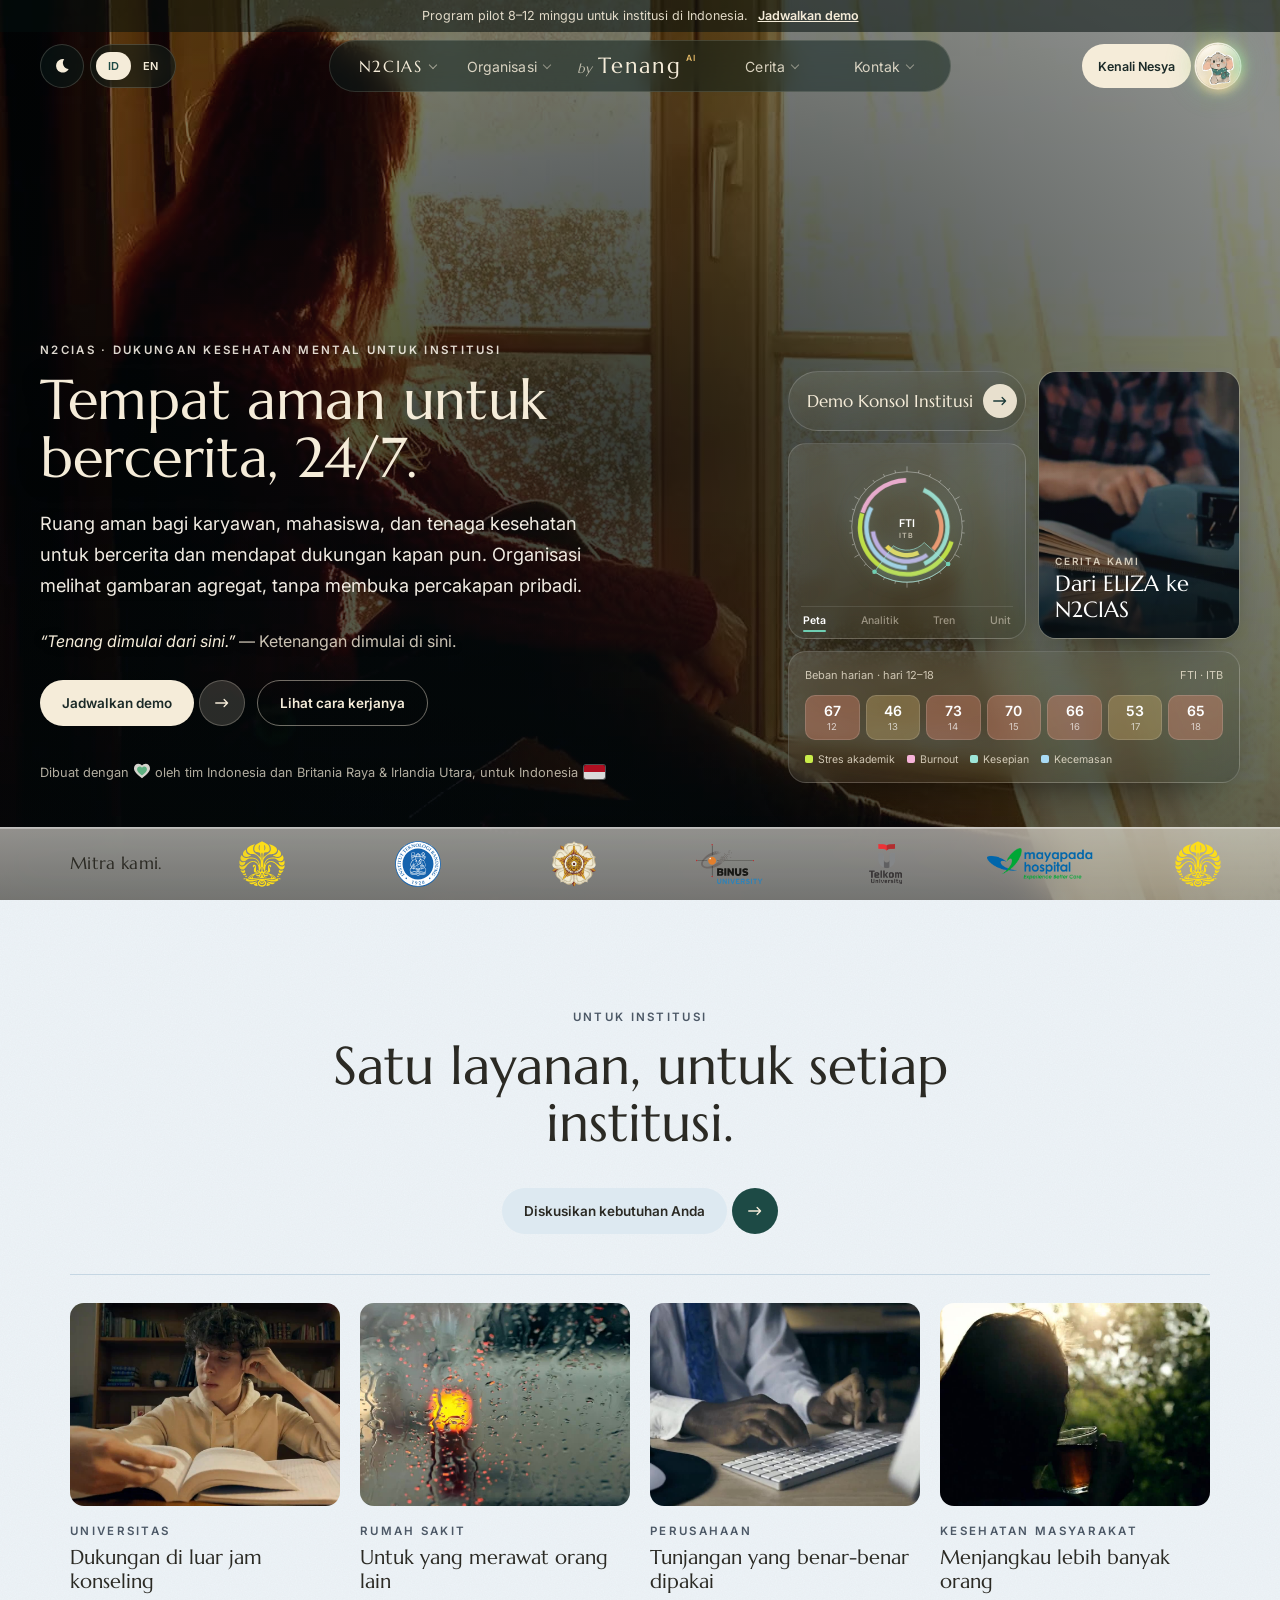
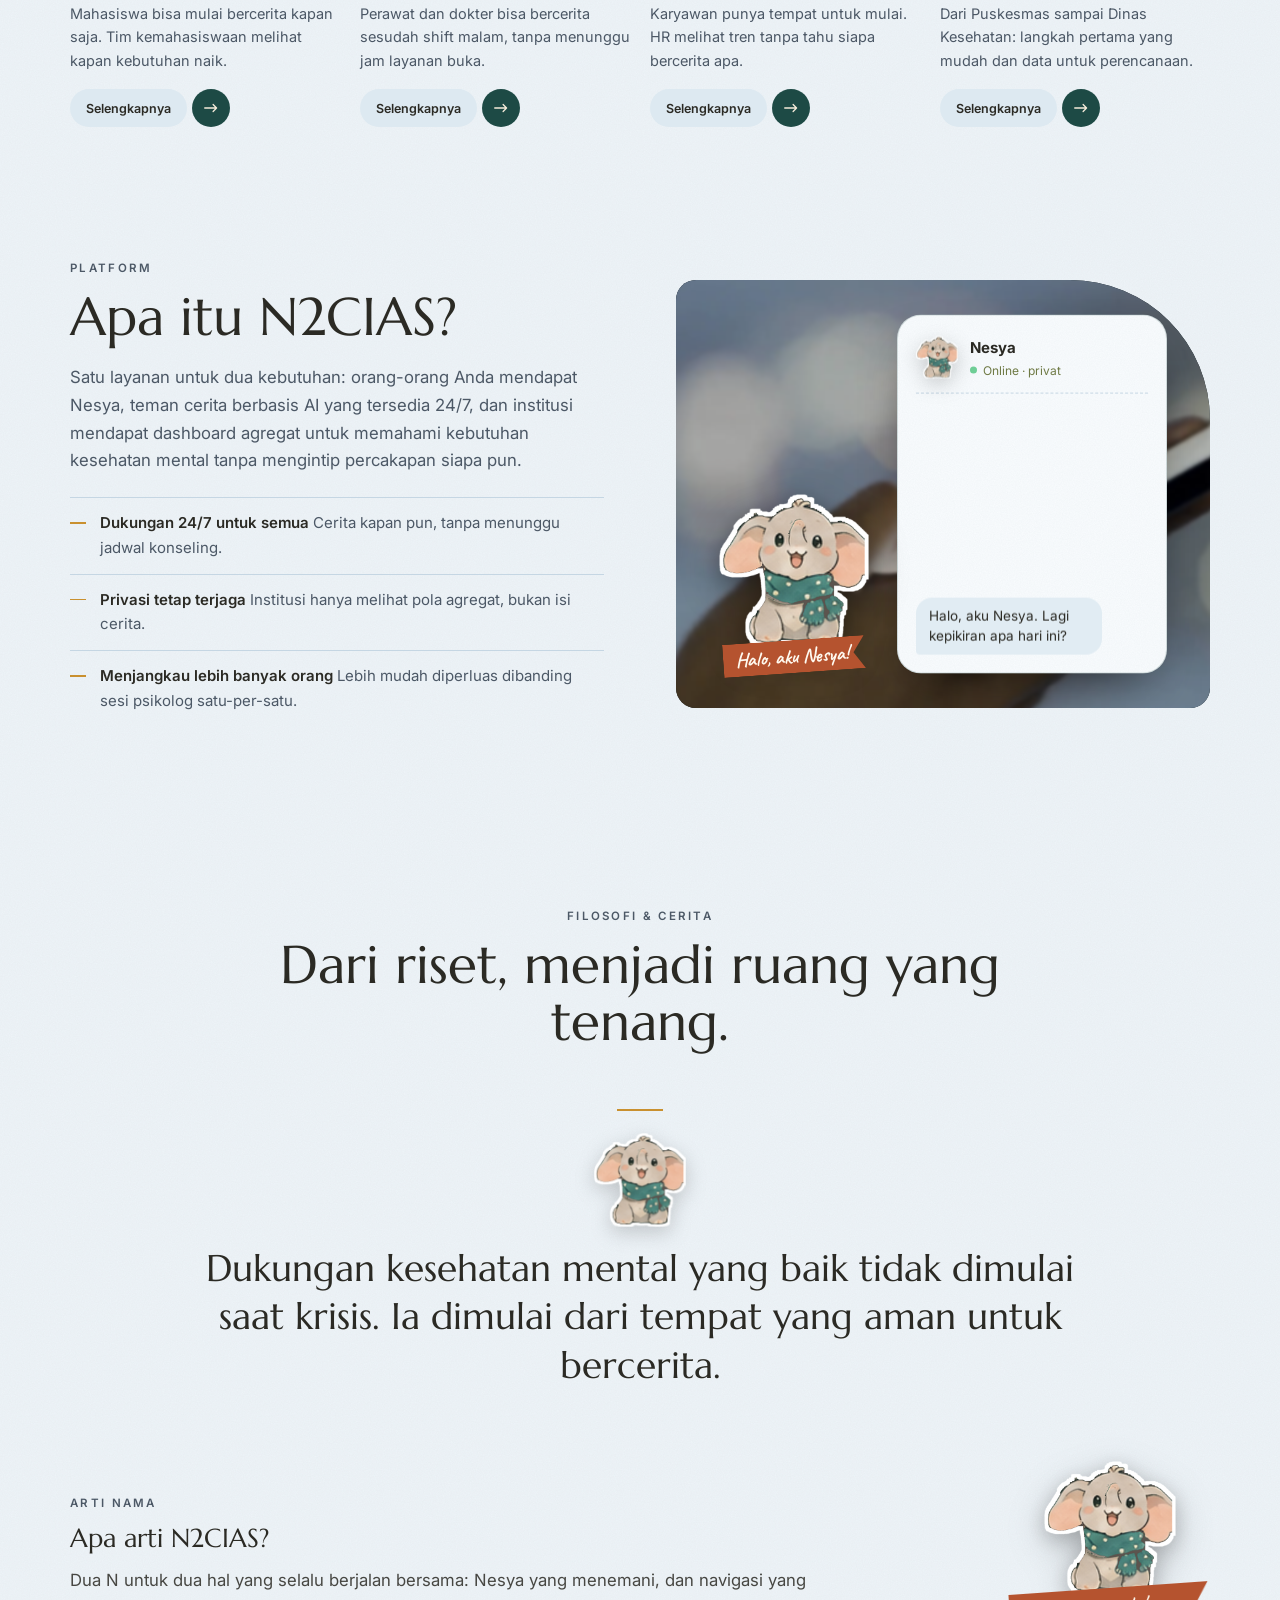
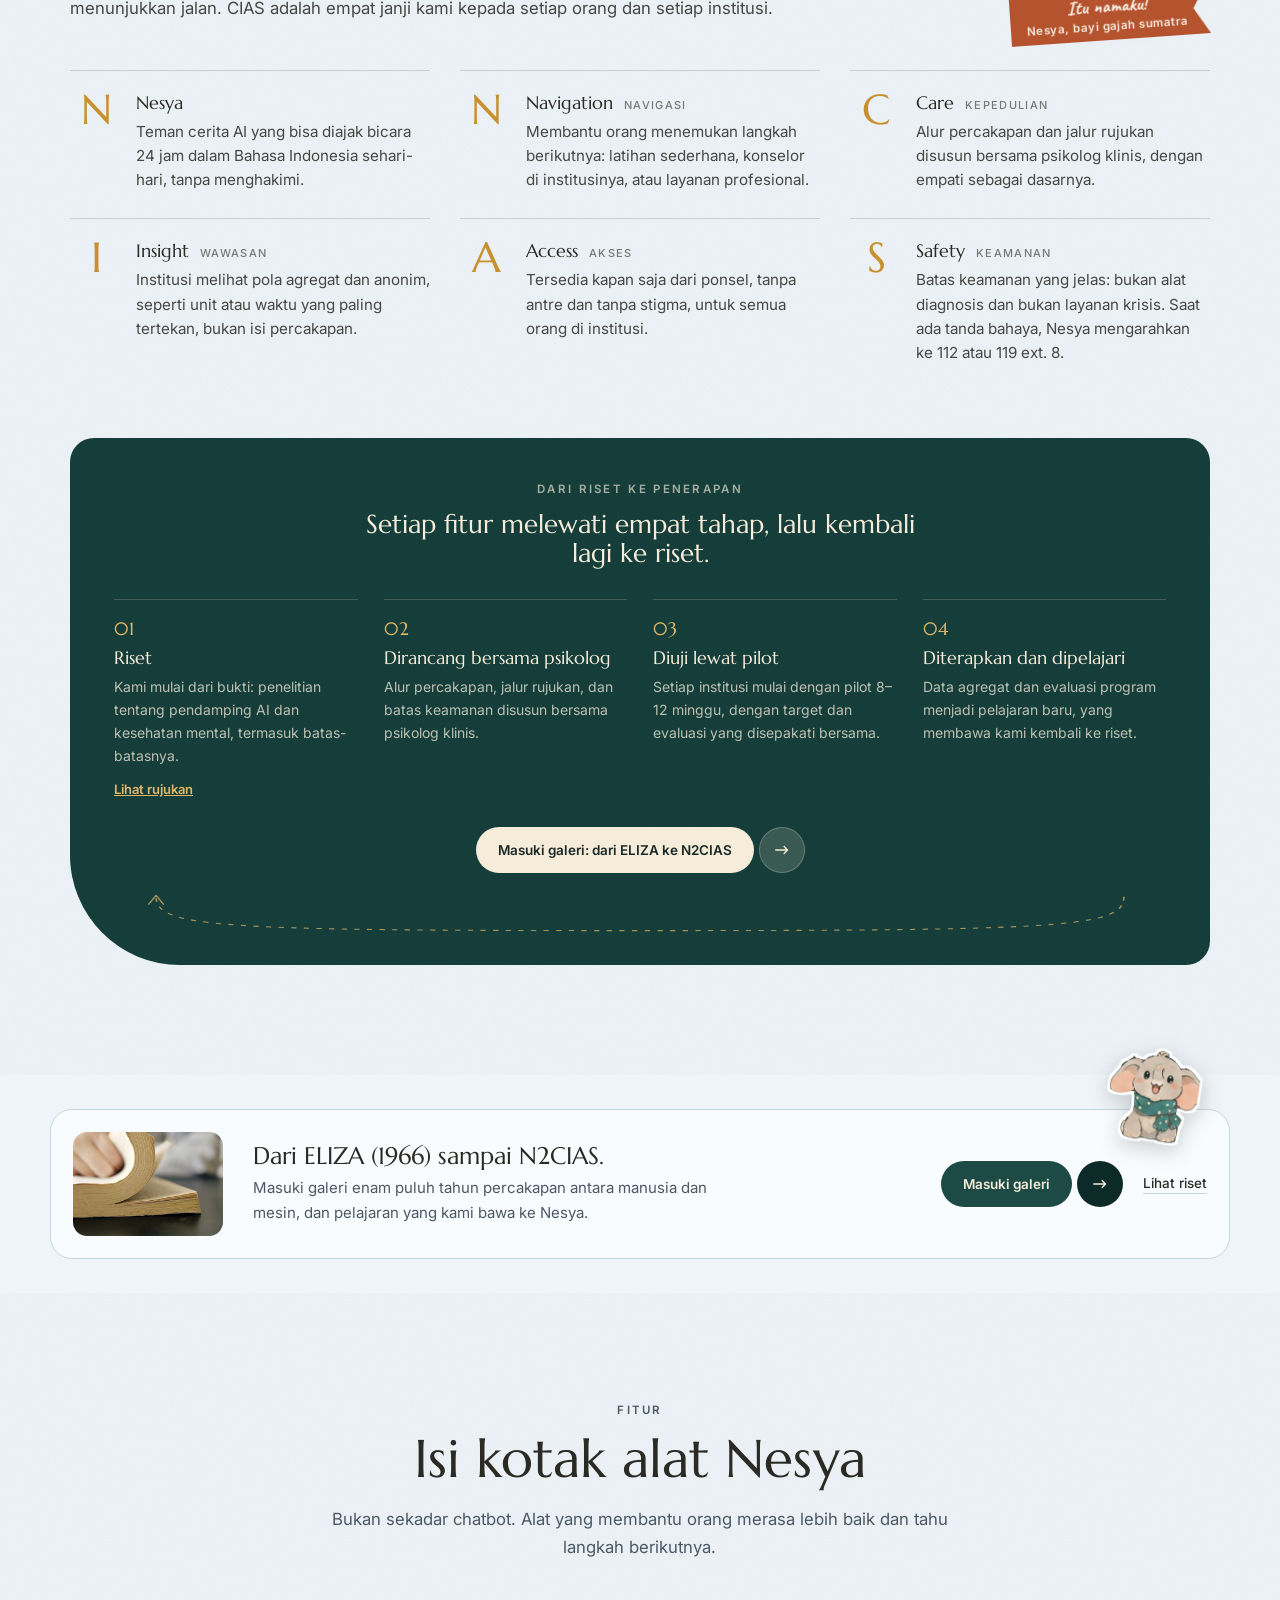
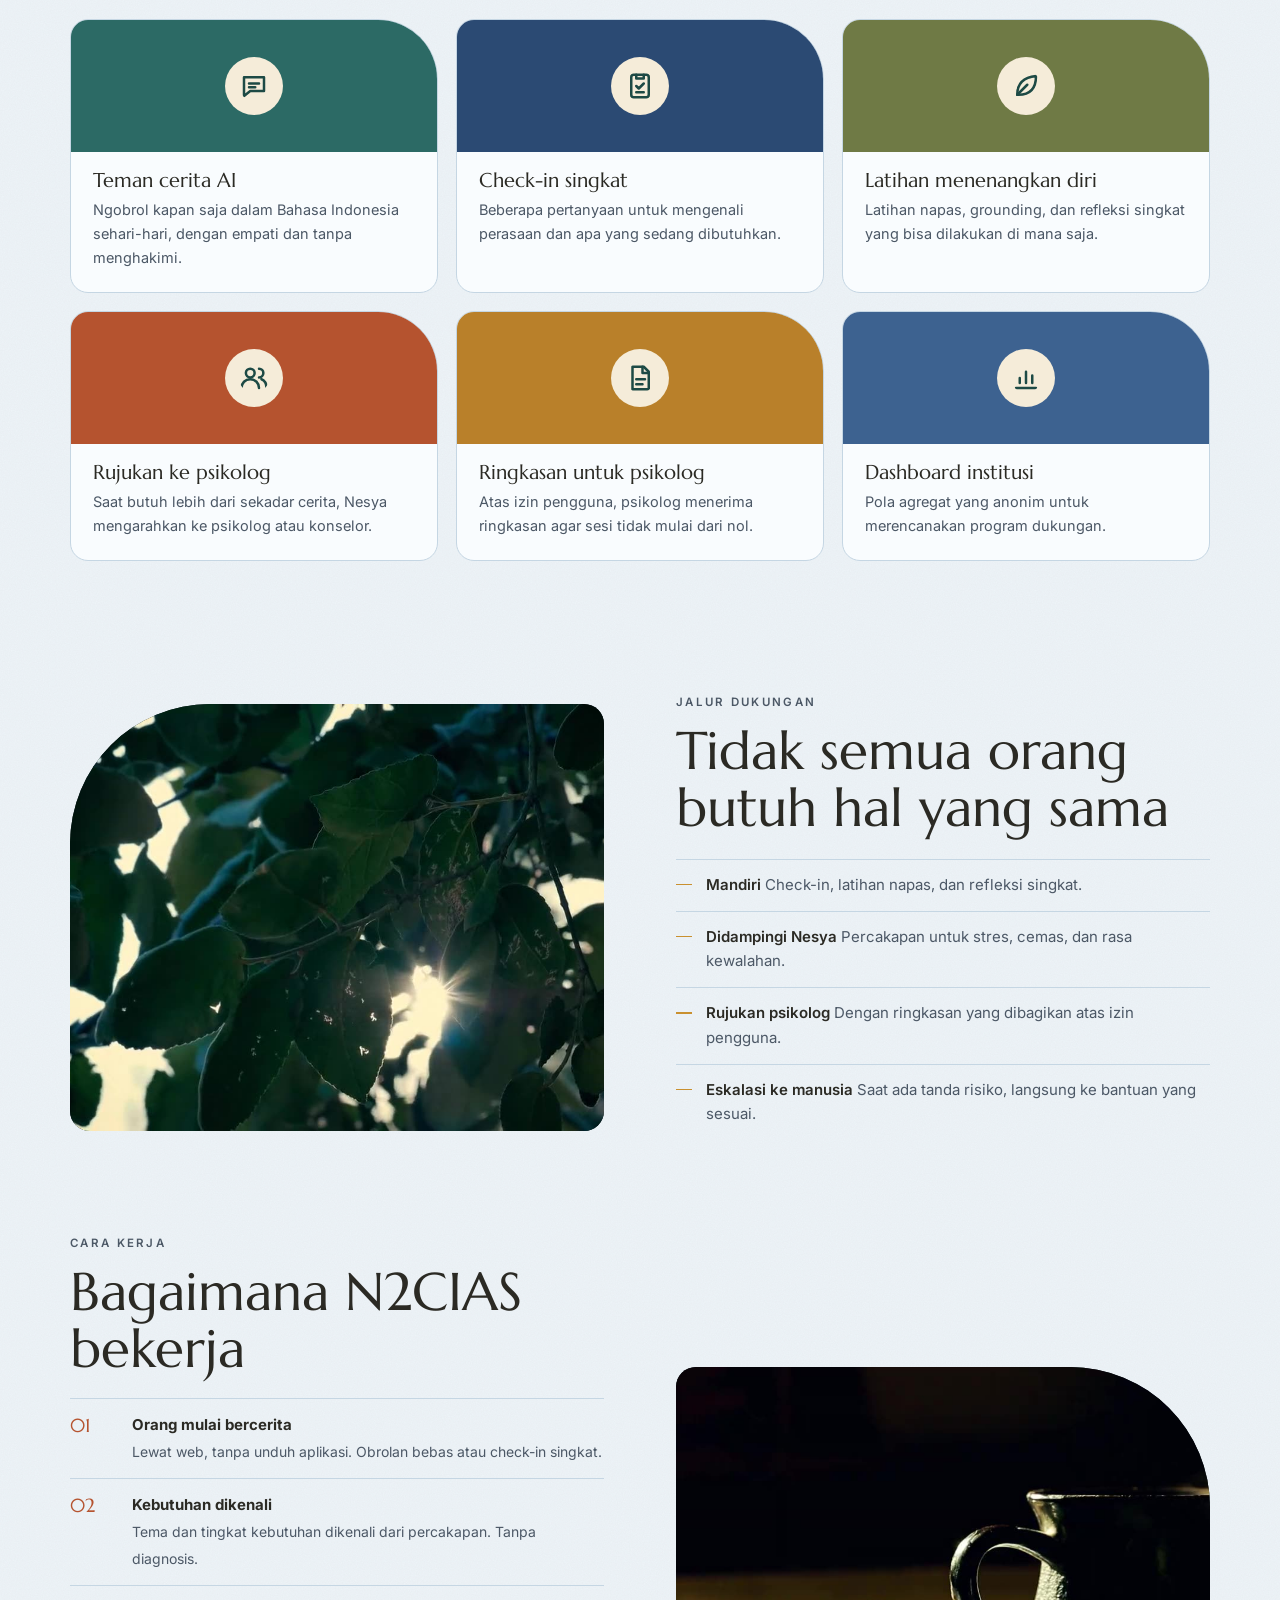
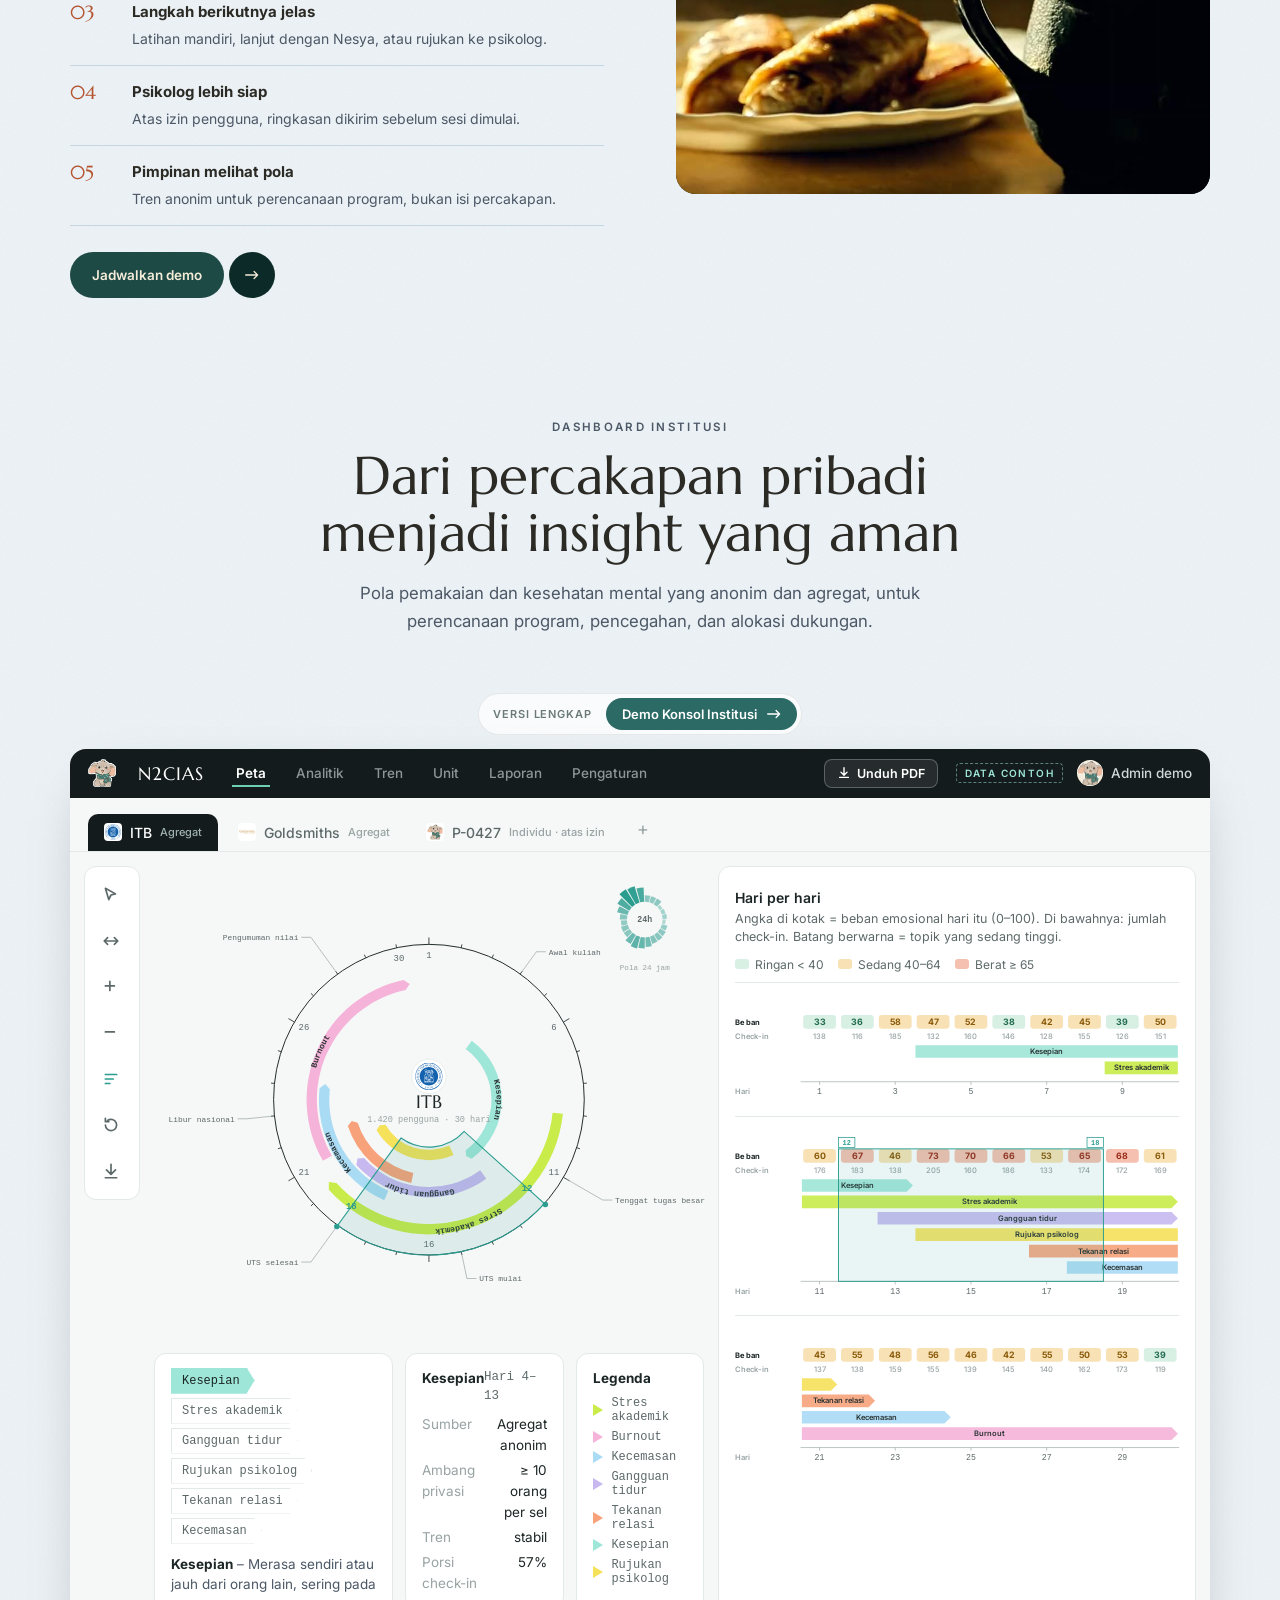
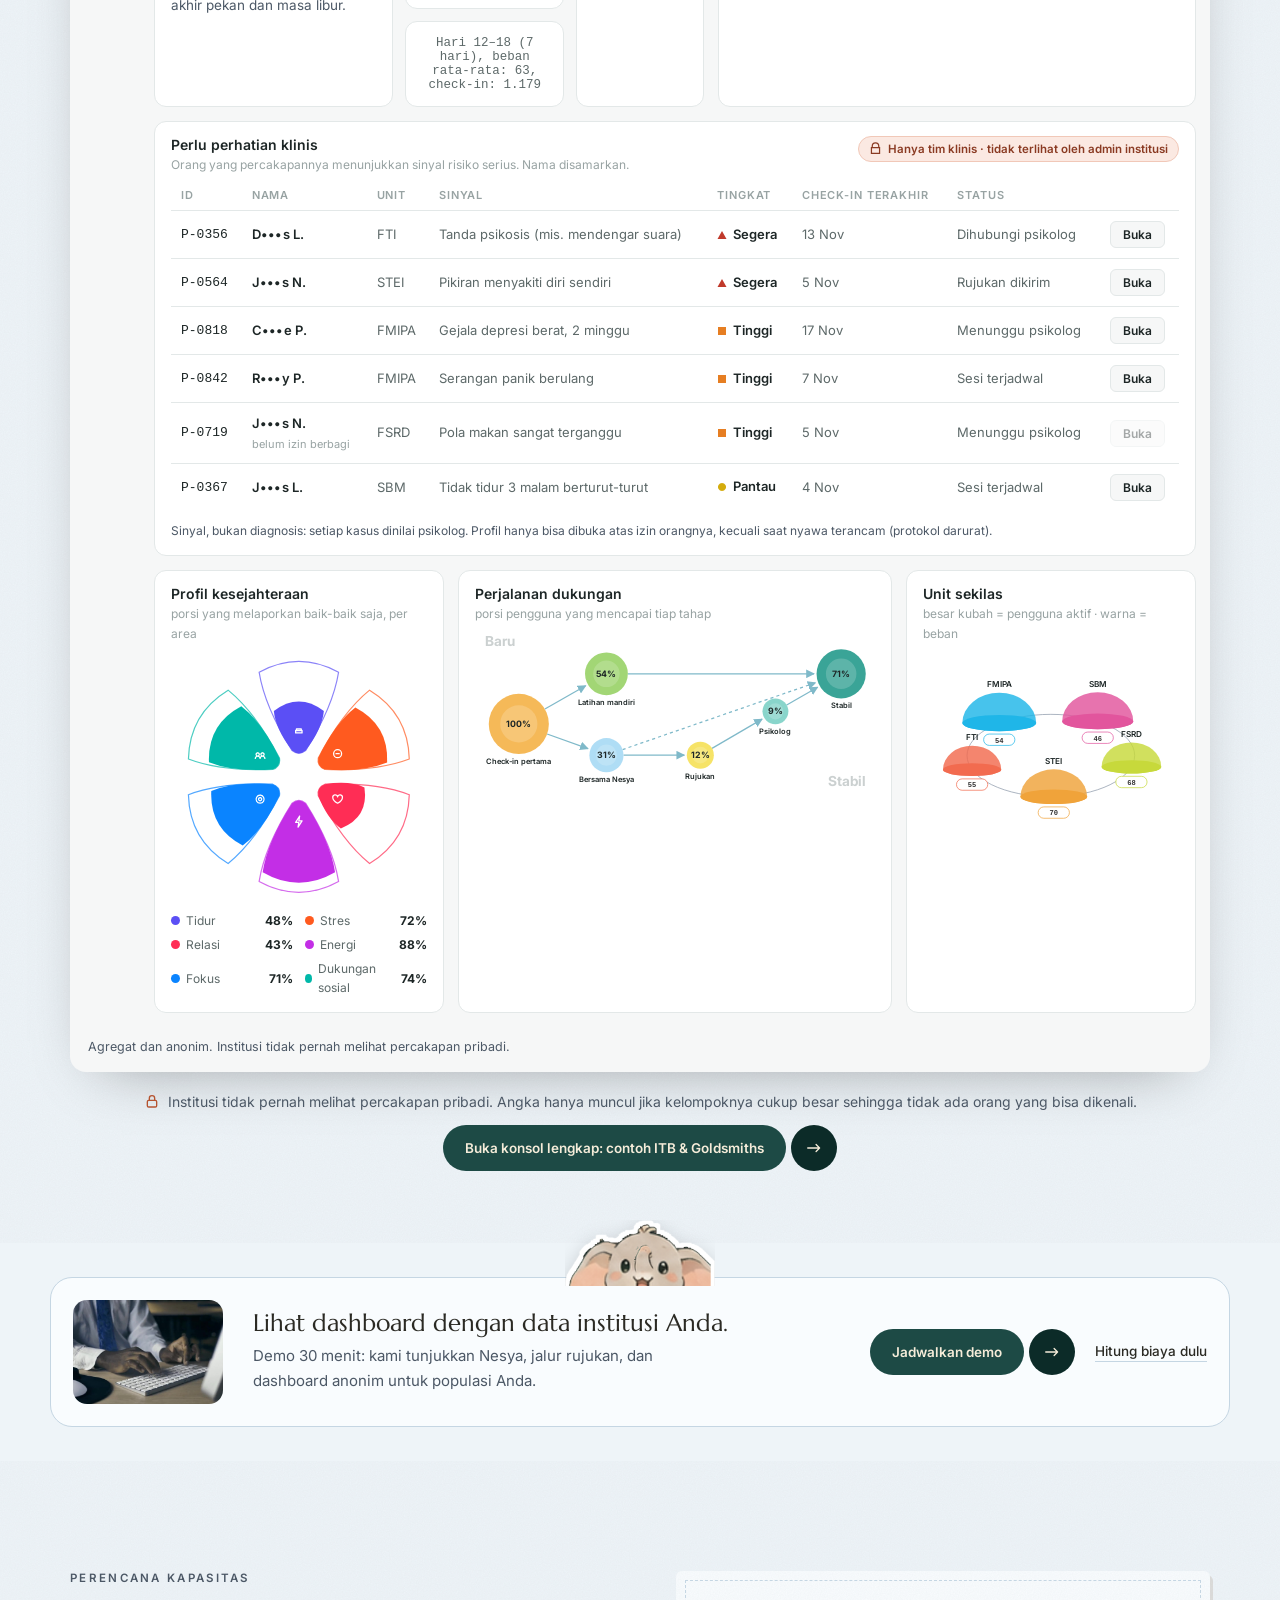
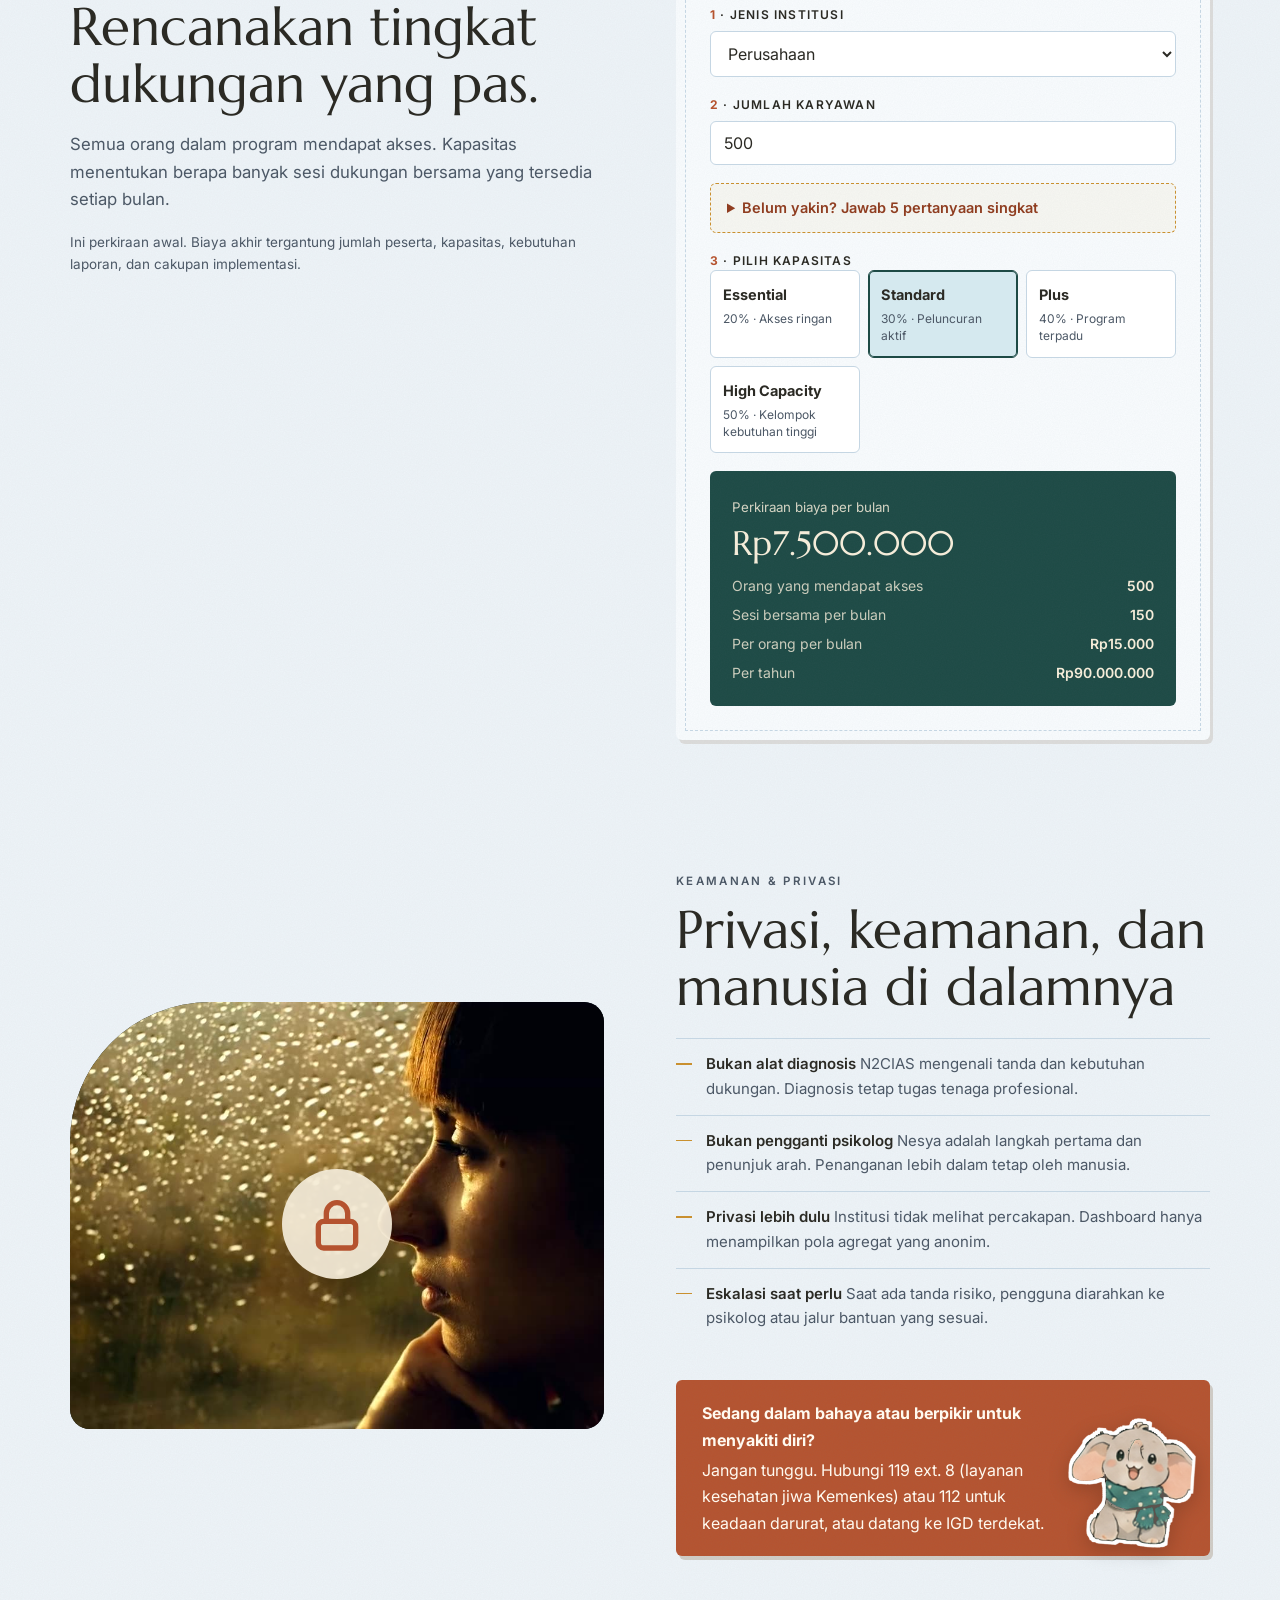
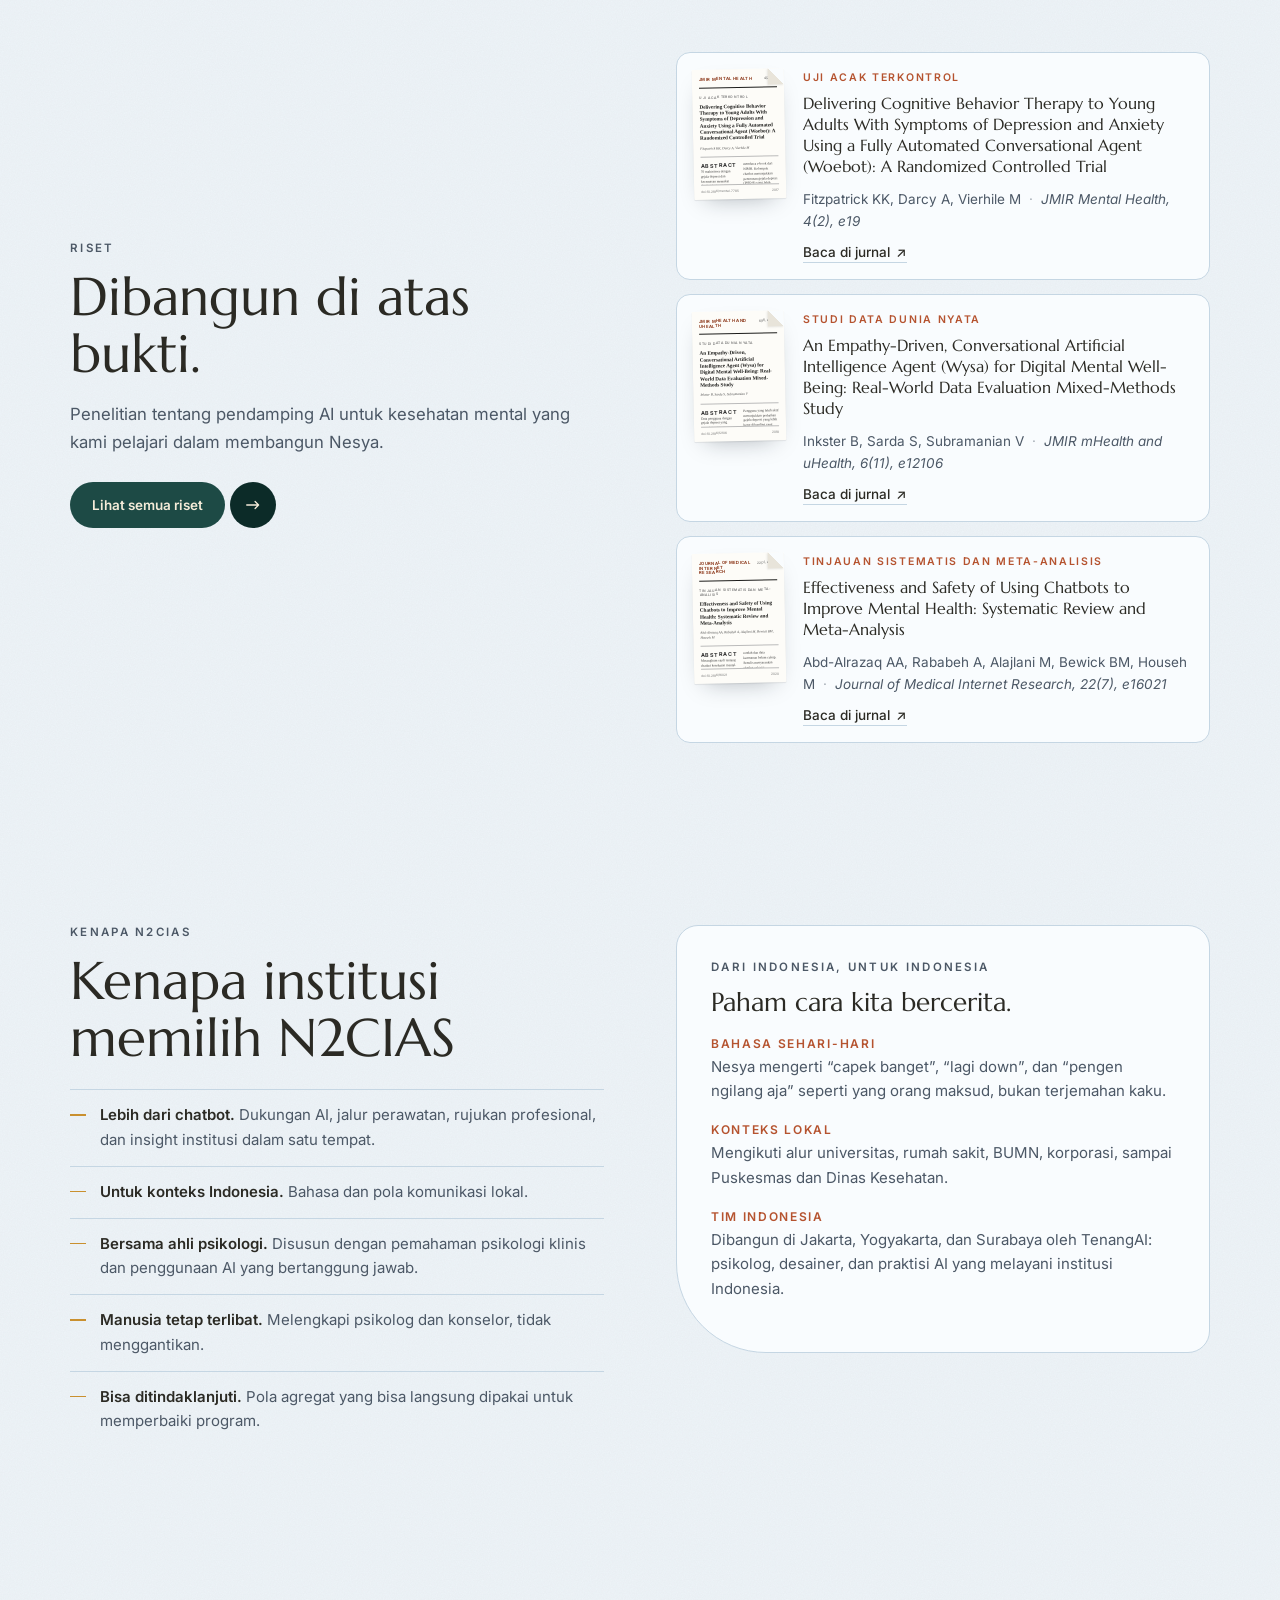
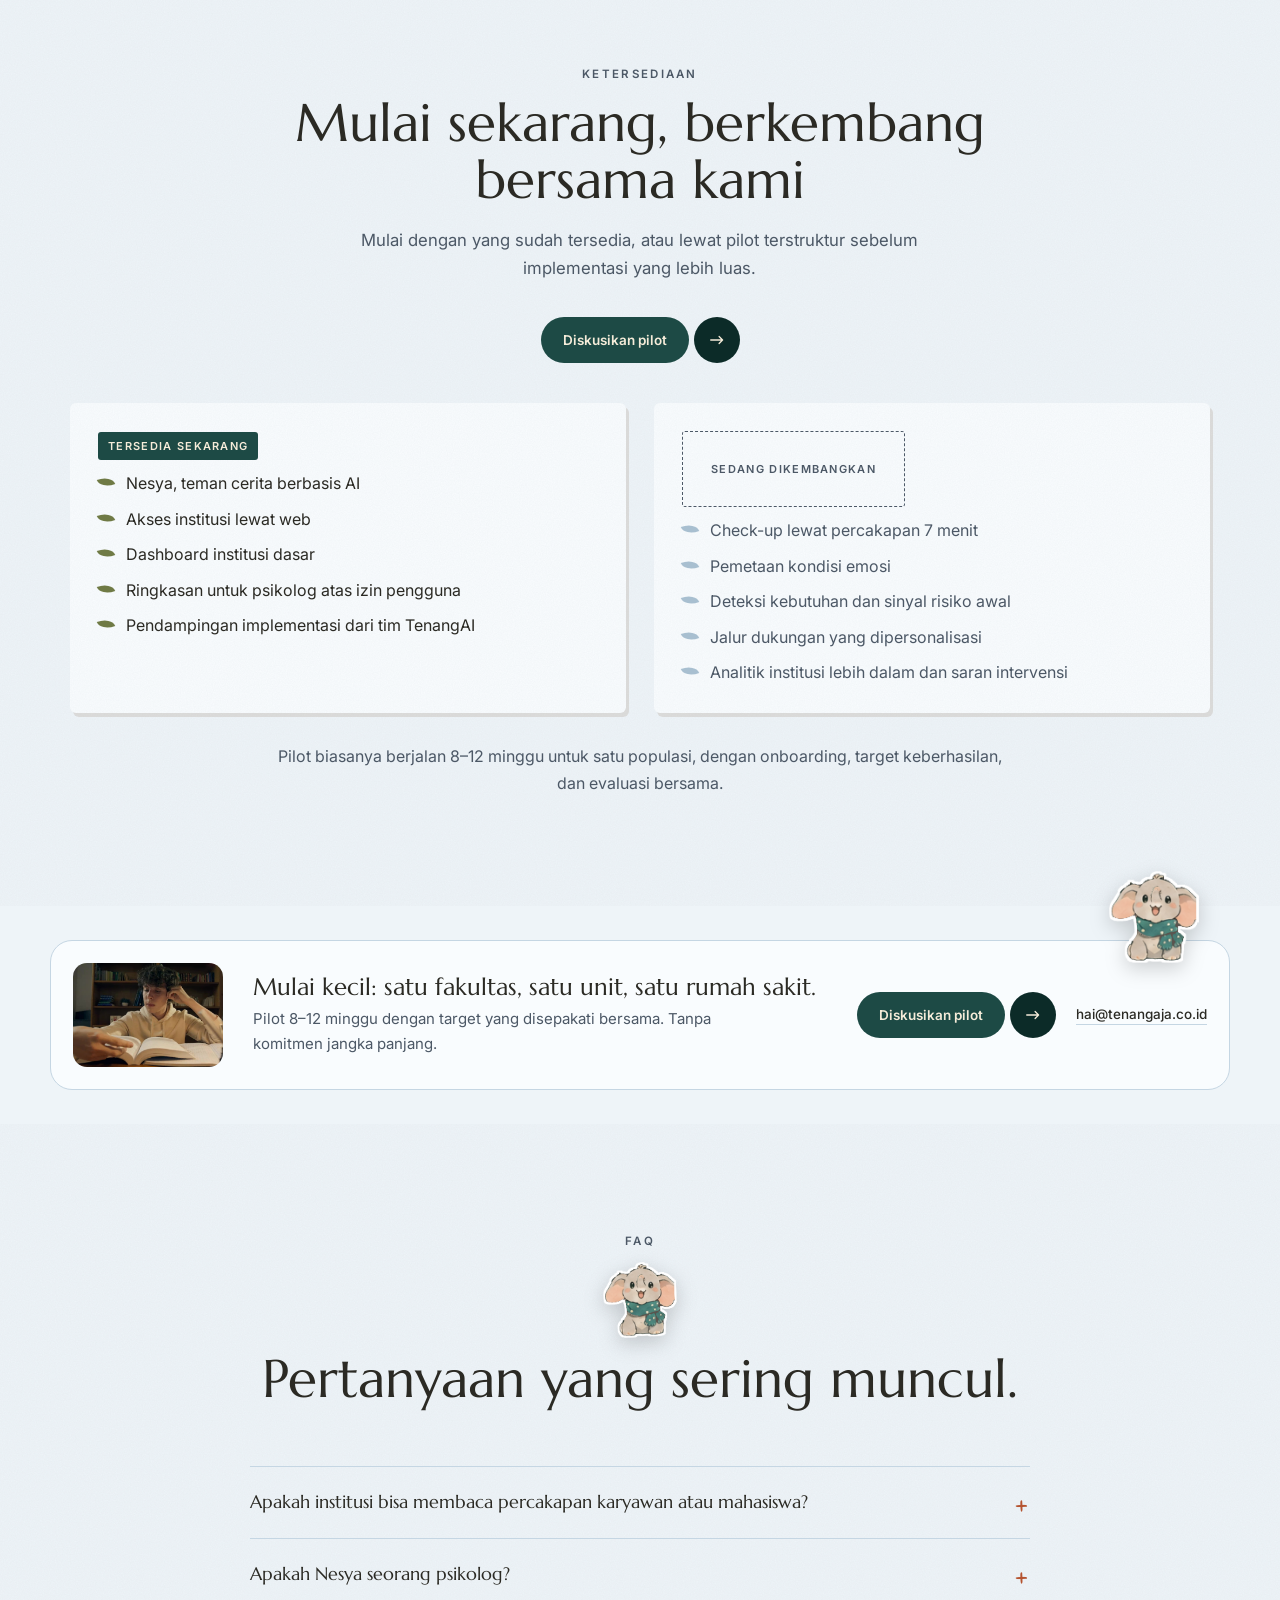
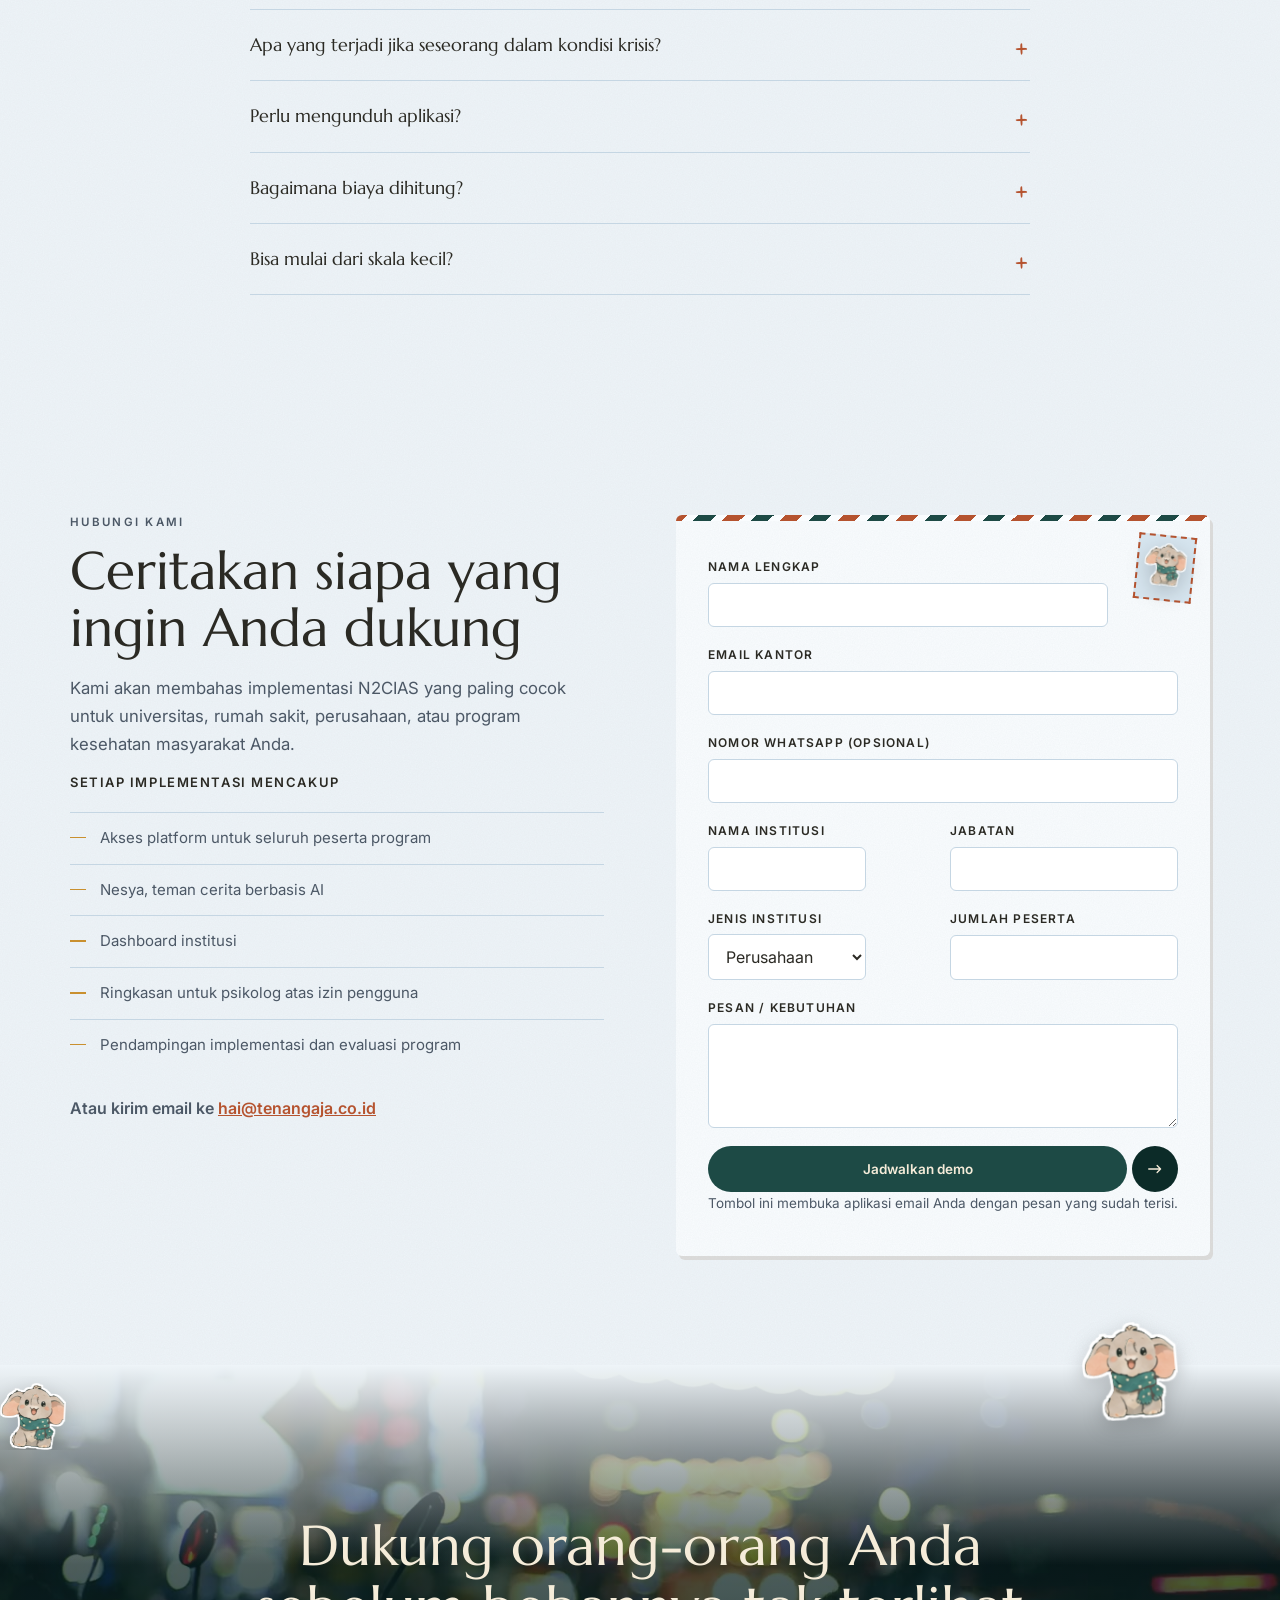
==== index.html @ cac5ad06 "Hero cards: a hook to show a given tab, for the video capture Co-Authored-By: Claude Opus 5.5 <norep" ====
<!doctype html>
<html lang="id">
<head>
<meta charset="utf-8">
<meta name="viewport" content="width=device-width, initial-scale=1">
<title>N2CIAS oleh TenangAI · Dukungan kesehatan mental 24/7 untuk institusi</title>
<meta name="description" content="Dibuat di Indonesia. N2CIAS memberi karyawan, mahasiswa, dan tenaga kesehatan dukungan kesehatan mental 24/7 lewat Nesya, dan memberi institusi insight agregat tanpa membuka percakapan pribadi.">
<meta property="og:title" content="N2CIAS oleh TenangAI · Dukungan kesehatan mental 24/7">
<meta property="og:description" content="Tempat aman untuk bercerita, kapan saja. Insight anonim untuk institusi.">
<meta property="og:type" content="website">
<meta name="theme-color" content="#1d4a45">
<meta name="color-scheme" content="light dark">
<link rel="icon" href="assets/favicon.png" type="image/png">
<link rel="apple-touch-icon" href="assets/apple-touch-icon.png">
<link rel="preconnect" href="https://fonts.googleapis.com">
<link rel="preconnect" href="https://fonts.gstatic.com" crossorigin>
<link href="https://fonts.googleapis.com/css2?family=Caveat:wght@500;700&family=Marcellus&family=Inter:wght@400;500;600&display=swap" rel="stylesheet">
<link rel="stylesheet" href="styles.css?v=ceb2e424">
<script>
  // Set light/dark before the page paints: saved choice first, then the system setting.
  (function () {
    var m = null;
    try { m = localStorage.getItem("mode"); } catch (e) {}
    if (!m) m = window.matchMedia && matchMedia("(prefers-color-scheme: dark)").matches ? "dark" : "light";
    document.documentElement.setAttribute("data-mode", m);
  })();
</script>
</head>
<body>

<!-- Icon sprite -->
<svg width="0" height="0" style="position:absolute" aria-hidden="true">
  <symbol id="spark" viewBox="0 0 20 20"><path d="M10 0C11 7 13 9 20 10C13 11 11 13 10 20C9 13 7 11 0 10C7 9 9 7 10 0Z"/></symbol>
  <symbol id="i-company" viewBox="0 0 64 64"><g fill="none" stroke="currentColor" stroke-width="2.4" stroke-linecap="round" stroke-linejoin="round"><path d="M12 56V14l22-6v48M34 22h18v34M6 56h52"/><path d="M19 20h6M19 29h6M19 38h6M41 30h4M41 39h4M24 56v-8h4v8"/></g></symbol>
  <symbol id="i-hospital" viewBox="0 0 64 64"><g fill="none" stroke="currentColor" stroke-width="2.4" stroke-linecap="round" stroke-linejoin="round"><path d="M10 56V26L32 10l22 16v30M6 56h52"/><path d="M32 24v16M24 32h16"/><path d="M27 56v-8h10v8"/></g></symbol>
  <symbol id="i-university" viewBox="0 0 64 64"><g fill="none" stroke="currentColor" stroke-width="2.4" stroke-linecap="round" stroke-linejoin="round"><path d="M4 24l28-12 28 12-28 12z"/><path d="M16 30v12c0 5 8 9 16 9s16-4 16-9V30"/><path d="M60 24v14"/><circle cx="60" cy="41" r="2.5"/></g></symbol>
  <symbol id="i-public" viewBox="0 0 64 64"><g fill="none" stroke="currentColor" stroke-width="2.4" stroke-linecap="round" stroke-linejoin="round"><circle cx="32" cy="20" r="7"/><circle cx="13" cy="27" r="5.5"/><circle cx="51" cy="27" r="5.5"/><path d="M20 52c0-9 5-16 12-16s12 7 12 16M4 50c0-7 4-12 9-12 3 0 5 1 7 3M60 50c0-7-4-12-9-12-3 0-5 1-7 3"/></g></symbol>
  <symbol id="i-moon" viewBox="0 0 24 24"><path d="M15 3a9 9 0 1 0 6 13A8 8 0 0 1 15 3z" fill="currentColor"/></symbol>
  <symbol id="i-lock" viewBox="0 0 24 24"><g fill="none" stroke="currentColor" stroke-width="2" stroke-linecap="round"><rect x="5" y="11" width="14" height="10" rx="2"/><path d="M8 11V8a4 4 0 0 1 8 0v3"/></g></symbol>
  <symbol id="i-people" viewBox="0 0 24 24"><g fill="none" stroke="currentColor" stroke-width="2" stroke-linecap="round"><circle cx="9" cy="8" r="3.5"/><path d="M2 20c0-4 3-7 7-7s7 3 7 7"/><path d="M16 4.5a3.5 3.5 0 0 1 0 7M18 13c2.5 1 4 3.5 4 7"/></g></symbol>
  <symbol id="i-chat" viewBox="0 0 24 24"><path d="M4 5h16v11H9l-5 4z" fill="none" stroke="currentColor" stroke-width="2" stroke-linejoin="round"/><path d="M8 10h8M8 13h5" stroke="currentColor" stroke-width="2" stroke-linecap="round"/></symbol>
  <symbol id="i-check" viewBox="0 0 24 24"><g fill="none" stroke="currentColor" stroke-width="2" stroke-linecap="round" stroke-linejoin="round"><rect x="5" y="3" width="14" height="18" rx="2"/><path d="M9 3v3h6V3M9 12l2 2 4-4M9 17h6"/></g></symbol>
  <symbol id="i-leaf" viewBox="0 0 24 24"><g fill="none" stroke="currentColor" stroke-width="2" stroke-linecap="round" stroke-linejoin="round"><path d="M5 19C5 10 10 5 20 4c0 10-5 15-14 15z"/><path d="M5 19l8-8"/></g></symbol>
  <symbol id="i-doc" viewBox="0 0 24 24"><g fill="none" stroke="currentColor" stroke-width="2" stroke-linecap="round" stroke-linejoin="round"><path d="M6 3h9l4 4v14H6z"/><path d="M14 3v5h5M9 13h7M9 17h5"/></g></symbol>
  <symbol id="i-chart" viewBox="0 0 24 24"><g fill="none" stroke="currentColor" stroke-width="2" stroke-linecap="round"><path d="M4 20h16M7 16v-4M12 16V7M17 16v-6"/></g></symbol>
  <symbol id="arrow" viewBox="0 0 20 12"><path d="M1 6h17M13 1l5 5-5 5" fill="none" stroke="currentColor" stroke-width="1.8" stroke-linecap="round" stroke-linejoin="round"/></symbol>
</svg>

<a class="skip" href="#main" data-i18n="skip">Langsung ke isi</a>

<header class="nav2" id="nav">
  <div class="bar">
    <span data-i18n="bar.text">Program pilot 8–12 minggu untuk institusi di Indonesia.</span>
    <a href="#demo" data-i18n="bar.link">Jadwalkan demo</a>
  </div>
  <div class="wrap nav2-inner">
    <div class="nav2-side nav2-l">
      <button class="menu-btn" type="button" aria-label="Menu" aria-expanded="false"><span></span><span></span></button>
      <div class="util-pill">
        <button type="button" class="mode-btn" aria-label="Mode gelap / dark mode" aria-pressed="false">
          <svg class="i-moon2" viewBox="0 0 24 24"><path d="M15 3a9 9 0 1 0 6 13A8 8 0 0 1 15 3z" fill="currentColor"/></svg>
          <svg class="i-sun" viewBox="0 0 24 24"><g fill="none" stroke="currentColor" stroke-width="2" stroke-linecap="round"><circle cx="12" cy="12" r="4.5"/><path d="M12 2v2.5M12 19.5V22M2 12h2.5M19.5 12H22M4.9 4.9l1.8 1.8M17.3 17.3l1.8 1.8M4.9 19.1l1.8-1.8M17.3 6.7l1.8-1.8"/></g></svg>
        </button>
        <div class="lang" role="group" aria-label="Bahasa / Language">
          <button type="button" data-lang="id" aria-pressed="true">ID</button>
          <button type="button" data-lang="en" aria-pressed="false">EN</button>
        </div>
      </div>
    </div>
    <a href="#top" class="brand brand-m wm" aria-label="TenangAI"><span class="wm-t"><i class="wm-by">by</i><span class="wm-word">Tenang</span><sup>AI</sup></span><span class="wm-n2" aria-hidden="true">N2CIAS</span></a>
    <div class="nav2-pill">
      <nav class="nav-links nav-links-l" aria-label="Utama">
        <div class="dd"><button type="button" class="dd-btn dd-n2" aria-expanded="false"><span>N2CIAS</span></button><div class="dd-menu mega"><div class="mm-headbox"><div class="mm-head" data-i18n="mm.n2.h">Kenali N2CIAS</div><button type="button" class="n2-what" aria-expanded="false" aria-controls="n2-mean-mm"><span data-i18n="n2.what">Apa arti N2CIAS?</span><svg class="n2-chev" viewBox="0 0 10 6" aria-hidden="true"><path d="M1 1l4 4 4-4" fill="none" stroke="currentColor" stroke-width="1.4" stroke-linecap="round" stroke-linejoin="round"/></svg></button><p class="n2-mean n2-mean-mm" id="n2-mean-mm"><b>N</b>esya &amp; <b>N</b>avigation<br><b>C</b>are · <b>I</b>nsight · <b>A</b>ccess · <b>S</b>afety<br><a class="n2-more" href="#n2-name" data-i18n="n2.more">Selengkapnya</a></p></div><div class="mm-body"><div class="mm-col"><img src="assets/film/platform.jpg" alt="" loading="lazy"><span class="mm-eyebrow" data-i18n="mm.plat">Platform</span><b class="mm-title" data-i18n="mm.plat.t">Untuk setiap orang</b><div class="mm-links"><a href="#platform" data-i18n="n2.about">Tentang N2CIAS</a><a href="#toolkit" data-i18n="tool.eyebrow">Fitur</a><a href="#how-it-works" data-i18n="nav.how2">Cara kerja</a><a href="#dashboard">Dashboard</a><a href="dashboard.html" data-i18n="nav.console">Demo Konsol Institusi</a><a href="#safety" data-i18n="nav.safety">Keamanan</a></div></div><div class="mm-col"><img src="assets/film/safety.jpg" alt="" loading="lazy"><span class="mm-eyebrow" data-i18n="mm.cr">Clinical Research</span><b class="mm-title" data-i18n="mm.cr.t">Riset & bukti</b><div class="mm-links"><a href="research.html" data-i18n="rp.kicker">Riset & publikasi</a><a href="galeri.html" data-i18n="n2.story">Dari ELIZA ke N2CIAS</a><a href="research.html#team" data-i18n="rp.t.title">Tim klinis</a></div></div><div class="mm-col"><img src="assets/film/tea.jpg" alt="" loading="lazy"><span class="mm-eyebrow" data-i18n="mm.prog">Program</span><b class="mm-title" data-i18n="mm.prog.t">Mulai dengan pilot</b><div class="mm-links"><a href="#pilot" data-i18n="mm.pilot">Pilot 8–12 minggu</a><a href="#coverage" data-i18n="plan.kicker">Perencana kapasitas</a><a href="#faq">FAQ</a></div></div></div><div class="mm-foot"><a href="#demo" data-i18n="cta.demo">Jadwalkan demo</a><a href="mailto:hai@tenangaja.co.id">hai@tenangaja.co.id</a></div></div></div>
        <div class="dd"><button type="button" class="dd-btn" aria-expanded="false"><span data-i18n="nav.org">Organisasi</span></button><div class="dd-menu mega"><div class="mm-head" data-i18n="mm.org.h">Untuk institusi Anda</div><div class="mm-body"><a class="mm-card" href="universitas.html"><img src="assets/film/uni.jpg" alt="" loading="lazy"><span class="mm-eyebrow" data-i18n="mm.u.e">Kampus</span><b class="mm-title" data-i18n="type.university">Universitas</b></a><a class="mm-card" href="rumah-sakit.html"><img src="assets/film/rain.jpg" alt="" loading="lazy"><span class="mm-eyebrow" data-i18n="mm.h.e">Shift malam</span><b class="mm-title" data-i18n="type.hospital">Rumah sakit</b></a><a class="mm-card" href="perusahaan.html"><img src="assets/film/company.jpg" alt="" loading="lazy"><span class="mm-eyebrow" data-i18n="mm.c.e">Tempat kerja</span><b class="mm-title" data-i18n="type.company">Perusahaan</b></a><a class="mm-card" href="kesehatan-masyarakat.html"><img src="assets/film/public.jpg" alt="" loading="lazy"><span class="mm-eyebrow" data-i18n="mm.p.e">Puskesmas & Dinkes</span><b class="mm-title" data-i18n="type.public">Kesehatan masyarakat</b></a></div><div class="mm-foot"><a href="#use-cases" data-i18n="mm.org.all">Semua institusi</a><a href="#coverage" data-i18n="plan.kicker">Perencana kapasitas</a></div></div></div>
      </nav>
      <a href="#top" class="brand wm" aria-label="TenangAI"><span class="wm-t"><i class="wm-by">by</i><span class="wm-word">Tenang</span><sup>AI</sup></span><span class="wm-n2" aria-hidden="true">N2CIAS</span></a>
      <nav class="nav-links nav-links-r" aria-label="Lainnya">
        <div class="dd"><button type="button" class="dd-btn" aria-expanded="false"><span data-i18n="nav.story">Cerita</span></button><div class="dd-menu mega"><div class="mm-head" data-i18n="mm.st.h">Cerita kami</div><div class="mm-body"><a class="mm-card" href="#story"><img src="assets/film/leaves.jpg" alt="" loading="lazy"><span class="mm-eyebrow" data-i18n="mm.s1.e">Filosofi</span><b class="mm-title" data-i18n="mm.s1.t">Dari riset, menjadi ruang yang tenang</b></a><a class="mm-card" href="galeri.html"><img src="assets/film/rain.jpg" alt="" loading="lazy"><span class="mm-eyebrow" data-i18n="mm.s2.e">Galeri</span><b class="mm-title" data-i18n="n2.story">Dari ELIZA ke N2CIAS</b></a><a class="mm-card" href="research.html"><img src="assets/film/night.jpg" alt="" loading="lazy"><span class="mm-eyebrow" data-i18n="mm.s3.e">Bukti</span><b class="mm-title" data-i18n="rp.kicker">Riset & publikasi</b></a></div><div class="mm-foot"><a href="#why" data-i18n="id.kicker">Dari Indonesia, untuk Indonesia</a></div></div></div>
        <div class="dd"><button type="button" class="dd-btn" aria-expanded="false"><span data-i18n="nav.contact">Kontak</span></button><div class="dd-menu mega"><div class="mm-head" data-i18n="mm.ct.h">Mari bicara</div><div class="mm-body"><a class="mm-card" href="#demo"><img src="assets/film/night.jpg" alt="" loading="lazy"><span class="mm-eyebrow" data-i18n="mm.ct1.e">30 menit</span><b class="mm-title" data-i18n="cta.demo">Jadwalkan demo</b></a><a class="mm-card" href="#pilot"><img src="assets/film/tea.jpg" alt="" loading="lazy"><span class="mm-eyebrow" data-i18n="mm.ct2.e">8–12 minggu</span><b class="mm-title" data-i18n="cta.pilot">Diskusikan pilot</b></a><a class="mm-card" href="#faq"><img src="assets/film/safety.jpg" alt="" loading="lazy"><span class="mm-eyebrow" data-i18n="mm.ct3.e">Jawaban cepat</span><b class="mm-title">FAQ</b></a></div><div class="mm-foot"><a href="mailto:hai@tenangaja.co.id">hai@tenangaja.co.id</a></div></div></div>
      </nav>
      <div class="drawer-foot">
        <button type="button" class="mode-btn" aria-label="Mode gelap / dark mode" aria-pressed="false">
          <svg class="i-moon2" viewBox="0 0 24 24"><path d="M15 3a9 9 0 1 0 6 13A8 8 0 0 1 15 3z" fill="currentColor"/></svg>
          <svg class="i-sun" viewBox="0 0 24 24"><g fill="none" stroke="currentColor" stroke-width="2" stroke-linecap="round"><circle cx="12" cy="12" r="4.5"/><path d="M12 2v2.5M12 19.5V22M2 12h2.5M19.5 12H22M4.9 4.9l1.8 1.8M17.3 17.3l1.8 1.8M4.9 19.1l1.8-1.8M17.3 6.7l1.8-1.8"/></g></svg>
        </button>
        <a href="#platform" class="pbtn pbtn-light meet-btn"><span class="pbtn-t" data-i18n="hb.cat">Kenali Nesya</span><span class="pbtn-i meet-i"><img src="assets/nesya/tilt-4.png" alt=""></span></a>
        <a href="#demo" class="pbtn pbtn-light"><span class="pbtn-t" data-i18n="cta.demo">Jadwalkan demo</span><span class="pbtn-i"><svg width="14" height="10"><use href="#arrow"/></svg></span></a>
      </div>
    </div>
    <div class="nav2-side nav2-r">
      
      <a href="#platform" class="pbtn pbtn-sm pbtn-light demo-btn meet-btn"><span class="pbtn-t" data-i18n="hb.cat">Kenali Nesya</span><span class="pbtn-i meet-i"><img src="assets/nesya/tilt-4.png" alt="" class="bob"></span></a>
      <div class="lang lang-m" role="group" aria-label="Bahasa / Language">
        <button type="button" data-lang="id" aria-pressed="true">ID</button>
        <button type="button" data-lang="en" aria-pressed="false">EN</button>
      </div>
    </div>
  </div>
</header>

<main id="main">

<!-- HERO: full-bleed illustrated scene, headline bottom-left -->
<section class="hero2" id="top">
  <div class="hero2-bg" aria-hidden="true">
    <video class="hero2-video" autoplay muted loop playsinline preload="auto" poster="assets/film/hero.jpg?v=7af32c7a"><source src="assets/film/hero.mp4?v=7af32c7a" type="video/mp4"></video>
    <div class="hero2-shade"></div>
  </div>
  <div class="hero-peeks">
    <div class="hb">
      <a class="hb-pill" href="dashboard.html"><span data-i18n="pk.title">Demo Konsol Institusi</span><span class="hb-i" aria-hidden="true"><svg width="14" height="10"><use href="#arrow"/></svg></span></a>
      <a class="hb-tile hero-dash" href="dashboard.html" aria-label="Demo Konsol Institusi"><span class="pk-body hb-wheel"></span></a>
      <a class="hb-story" href="galeri.html"><video data-film muted loop playsinline preload="none" poster="assets/film/gallery/r0.jpg"><source src="assets/film/gallery/r0.mp4" type="video/mp4"></video><span class="hb-st"><small data-i18n="hb.story.e">Cerita kami</small><b data-i18n="n2.story">Dari ELIZA ke N2CIAS</b></span></a>
      <a class="hb-wide" href="dashboard.html" aria-label="Demo Konsol Institusi"><span class="pk-body hb-days"></span></a>
    </div>
  </div>
  <script>(function(){var w=document.querySelector('.hero-peeks'),c=w&&w.querySelector('.hb'),h=document.querySelector('.hero2');if(!c)return;
  /* the strip of partner logos sits over the hero's bottom edge: copy and cards both rest the same distance above it */
  function fit(){var p=document.querySelector('.partners-pin');if(p&&h)h.style.setProperty('--strip',p.offsetHeight+'px');w.classList.remove('pk-off');if(getComputedStyle(w).display==='none')return;
  var r=c.getBoundingClientRect(),hit=false;document.querySelectorAll('.hero2-copy > *').forEach(function(e){var b=e.getBoundingClientRect();if(b.width&&b.left<r.right+32&&b.right>r.left-32&&b.top<r.bottom&&b.bottom>r.top)hit=true;});if(hit)w.classList.add('pk-off');}
  addEventListener('resize',fit);addEventListener('load',fit);if(document.fonts)document.fonts.ready.then(fit);document.addEventListener('langchange',function(){setTimeout(fit,50);});fit();setTimeout(fit,1500);})();</script>
  <div class="wrap hero2-grid hero2-center">
    <div class="hero2-copy">
      <p class="eyebrow2 hero-eyebrow"><button type="button" class="he-n2" aria-expanded="false" aria-controls="n2-mean-hero" aria-label="N2CIAS: arti nama">N2CIAS<svg class="he-chev" viewBox="0 0 10 6" aria-hidden="true"><path d="M1 1l4 4 4-4" fill="none" stroke="currentColor" stroke-width="1.4" stroke-linecap="round" stroke-linejoin="round"/></svg></button><span class="n2-mean n2-mean-hero" id="n2-mean-hero"><b>N</b>esya &amp; <b>N</b>avigation · <b>C</b>are · <b>I</b>nsight · <b>A</b>ccess · <b>S</b>afety <a class="n2-more" href="#n2-name" data-i18n="n2.more">Selengkapnya</a></span><span class="he-dot" aria-hidden="true"> · </span><span class="he-t" data-i18n="hero.label">dukungan kesehatan mental untuk institusi</span></p>
      <h1 class="h1"><span data-i18n="hero.t1">Tempat aman untuk bercerita,</span> <span class="nw">24/7.</span></h1>
      <p class="hero2-lead" data-i18n="hero.lead">Ruang aman bagi karyawan, mahasiswa, dan tenaga kesehatan untuk bercerita dan mendapat dukungan kapan pun. Organisasi melihat gambaran agregat, tanpa membuka percakapan pribadi.</p>
      <p class="hero-motto"><span class="hm-q">&ldquo;Tenang dimulai dari sini.&rdquo;</span> <span class="hm-t">&mdash; <span data-i18n="hero.motto">Ketenangan dimulai di sini.</span></span></p>
      <div class="pbtn-row">
        <a href="#demo" class="pbtn pbtn-light"><span class="pbtn-t" data-i18n="cta.demo">Jadwalkan demo</span><span class="pbtn-i"><svg width="14" height="10"><use href="#arrow"/></svg></span></a>
        <a href="#how-it-works" class="pbtn pbtn-ghost"><span class="pbtn-t" data-i18n="cta.how">Lihat cara kerjanya</span></a>
      </div>
      <a class="hero-story" href="galeri.html">
        <span class="hs-thumb"><video data-film muted loop playsinline preload="none" poster="assets/film/gallery/r0.jpg"><source src="assets/film/gallery/r0.mp4" type="video/mp4"></video></span>
        <span class="hs-txt"><small data-i18n="hb.story.e">Cerita kami</small><b data-i18n="n2.story">Dari ELIZA ke N2CIAS</b></span>
        <span class="hs-i" aria-hidden="true"><svg width="14" height="10"><use href="#arrow"/></svg></span>
      </a>
      <p class="made-with"><span data-i18n="mw.a">Dibuat dengan</span> <span class="mw-hearts" aria-hidden="true"><svg class="mw-heart h-green" viewBox="0 0 24 22"><path d="M12 21C5 15.5 1 11.7 1 7.2 1 3.7 3.7 1 7 1c2 0 3.8 1 5 2.6C13.2 2 15 1 17 1c3.3 0 6 2.7 6 6.2 0 4.5-4 8.3-11 13.8z"/></svg><svg class="mw-heart h-white" viewBox="0 0 24 22"><path d="M12 21C5 15.5 1 11.7 1 7.2 1 3.7 3.7 1 7 1c2 0 3.8 1 5 2.6C13.2 2 15 1 17 1c3.3 0 6 2.7 6 6.2 0 4.5-4 8.3-11 13.8z"/></svg><i></i><i></i><i></i></span> <span data-i18n="mw.b">oleh tim Indonesia dan Britania Raya &amp; Irlandia Utara, untuk Indonesia</span> <span class="mw-flags"><svg class="flag" viewBox="0 0 30 20" role="img" aria-label="Indonesia"><rect width="30" height="10" fill="#ce1126"/><rect y="10" width="30" height="10" fill="#fff"/></svg></span></p>
      <ul class="proof proof-light">
        <li><b>24/7</b><span data-i18n="proof.1">akses untuk semua peserta</span></li>
        <li><b>0</b><span data-i18n="proof.2">percakapan dibuka ke institusi</span></li>
        <li><b>8–12</b><span data-i18n="proof.3">minggu untuk pilot pertama</span></li>
      </ul>
      
    </div>
    
    </div>

<!-- PARTNERS: moving logo carousel -->
<div class="logos partners-home partners-pin" aria-labelledby="logos-label">
  <div class="wrap logos-inner reveal">
    <p class="eyebrow2" data-i18n="logos.label">Bekerja bersama institusi di Indonesia</p>
    <h2 class="h2 center" id="logos-label" data-i18n="partners.title">Mitra kami.</h2>
  </div>
  <div class="marquee">
    <ul class="marquee-track"><li><img src="assets/logos/ui.svg" alt="Universitas Indonesia"></li><li><img src="assets/logos/itb.svg" alt="Institut Teknologi Bandung"></li><li><img src="assets/logos/ugm.png" alt="Universitas Gadjah Mada"></li><li><img src="assets/logos/binus.svg" alt="BINUS University"></li><li><img src="assets/logos/telkom.png" alt="Telkom University"></li><li><img src="assets/logos/mayapada.png" alt="Mayapada Hospital"></li><li aria-hidden="true"><img src="assets/logos/ui.svg" alt=""></li><li aria-hidden="true"><img src="assets/logos/itb.svg" alt=""></li><li aria-hidden="true"><img src="assets/logos/ugm.png" alt=""></li><li aria-hidden="true"><img src="assets/logos/binus.svg" alt=""></li><li aria-hidden="true"><img src="assets/logos/telkom.png" alt=""></li><li aria-hidden="true"><img src="assets/logos/mayapada.png" alt=""></li></ul>
  </div>
</div>
<!-- /PARTNERS -->
</section>







<!-- ORGANISATIONS: four cards (Bija "stories" row) -->
<section class="ed ed-light" id="use-cases">
  <div class="wrap">
    <div class="ed-head reveal">
      <div>
        <p class="eyebrow2" data-i18n="org.eyebrow">Untuk institusi</p>
        <h2 class="h2" data-i18n="org.home.title">Satu layanan, untuk setiap institusi.</h2>
      </div>
      <div class="ed-head-side">
        <a href="#demo" class="pbtn pbtn-soft"><span class="pbtn-t" data-i18n="org.all">Diskusikan kebutuhan Anda</span><span class="pbtn-i"><svg width="14" height="10"><use href="#arrow"/></svg></span></a>
      </div>
    </div>
    <div class="card4">
      <a class="c4 reveal" href="universitas.html">
        <span class="c4-media"><video class="film" data-film muted loop playsinline preload="none" poster="assets/film/uni.jpg"><source src="assets/film/uni.mp4" type="video/mp4"></video></span>
        <span class="eyebrow2" data-i18n="type.university">Universitas</span>
        <b class="c4-t" data-i18n="card.uni.t">Dukungan di luar jam konseling</b>
        <span class="c4-b" data-i18n="card.uni.b">Mahasiswa bisa mulai bercerita kapan saja. Tim kemahasiswaan melihat kapan kebutuhan naik.</span>
        <span class="pbtn pbtn-soft pbtn-sm"><span class="pbtn-t" data-i18n="card.more">Selengkapnya</span><span class="pbtn-i"><svg width="14" height="10"><use href="#arrow"/></svg></span></span>
      </a>
      <a class="c4 reveal" href="rumah-sakit.html">
        <span class="c4-media"><video class="film" data-film muted loop playsinline preload="none" poster="assets/film/rain.jpg"><source src="assets/film/rain.mp4" type="video/mp4"></video></span>
        <span class="eyebrow2" data-i18n="type.hospital">Rumah sakit</span>
        <b class="c4-t" data-i18n="card.hos.t">Untuk yang merawat orang lain</b>
        <span class="c4-b" data-i18n="card.hos.b">Perawat dan dokter bisa bercerita sesudah shift malam, tanpa menunggu jam layanan buka.</span>
        <span class="pbtn pbtn-soft pbtn-sm"><span class="pbtn-t" data-i18n="card.more">Selengkapnya</span><span class="pbtn-i"><svg width="14" height="10"><use href="#arrow"/></svg></span></span>
      </a>
      <a class="c4 reveal" href="perusahaan.html">
        <span class="c4-media"><video class="film" data-film muted loop playsinline preload="none" poster="assets/film/company.jpg"><source src="assets/film/company.mp4" type="video/mp4"></video></span>
        <span class="eyebrow2" data-i18n="type.company">Perusahaan</span>
        <b class="c4-t" data-i18n="card.com.t">Tunjangan yang benar-benar dipakai</b>
        <span class="c4-b" data-i18n="card.com.b">Karyawan punya tempat untuk mulai. HR melihat tren tanpa tahu siapa bercerita apa.</span>
        <span class="pbtn pbtn-soft pbtn-sm"><span class="pbtn-t" data-i18n="card.more">Selengkapnya</span><span class="pbtn-i"><svg width="14" height="10"><use href="#arrow"/></svg></span></span>
      </a>
      <a class="c4 reveal" href="kesehatan-masyarakat.html">
        <span class="c4-media"><video class="film" data-film muted loop playsinline preload="none" poster="assets/film/public.jpg"><source src="assets/film/public.mp4" type="video/mp4"></video></span>
        <span class="eyebrow2" data-i18n="type.public">Kesehatan masyarakat</span>
        <b class="c4-t" data-i18n="card.pub.t">Menjangkau lebih banyak orang</b>
        <span class="c4-b" data-i18n="card.pub.b">Dari Puskesmas sampai Dinas Kesehatan: langkah pertama yang mudah dan data untuk perencanaan.</span>
        <span class="pbtn pbtn-soft pbtn-sm"><span class="pbtn-t" data-i18n="card.more">Selengkapnya</span><span class="pbtn-i"><svg width="14" height="10"><use href="#arrow"/></svg></span></span>
      </a>
    </div>
  </div>
</section>

<!-- PLATFORM: split, text left / media right -->
<section class="ed ed-light ed-tight" id="platform">
  <div class="wrap split reveal-split">
    <div class="split-copy">
      <p class="eyebrow2" data-i18n="plat.eyebrow">Platform</p>
      <h2 class="h2" data-i18n="about.title">Apa itu N2CIAS?</h2>
      <p class="ed-p" data-i18n="about.lead">Satu layanan untuk dua kebutuhan: orang-orang Anda mendapat Nesya, teman cerita berbasis AI yang tersedia 24/7, dan institusi mendapat dashboard agregat untuk memahami kebutuhan kesehatan mental tanpa mengintip percakapan siapa pun.</p>
      <ul class="dash-list">
        <li><b data-i18n="about.1.t">Dukungan 24/7 untuk semua</b> <span data-i18n="about.1.b">Cerita kapan pun, tanpa menunggu jadwal konseling.</span></li>
        <li><b data-i18n="about.2.t">Privasi tetap terjaga</b> <span data-i18n="about.2.b">Institusi hanya melihat pola agregat, bukan isi cerita.</span></li>
        <li><b data-i18n="about.3.t">Menjangkau lebih banyak orang</b> <span data-i18n="about.3.b">Lebih mudah diperluas dibanding sesi psikolog satu-per-satu.</span></li>
      </ul>
    </div>
    <figure class="split-media media-nesya"><video class="film" data-film muted loop playsinline preload="none" poster="assets/film/platform.jpg"><source src="assets/film/platform.mp4" type="video/mp4"></video>
      <div class="nesya-peek"><span class="nesya lg" aria-hidden="true"><img src="assets/nesya/wave-1.png" alt=""></span><span class="tag" data-i18n="about.tag">Halo, aku Nesya!</span></div>
      <div class="phone phone-on-film">
        <div class="phone-top">
          <span class="nesya av" aria-hidden="true" data-chat-avatar><img src="assets/nesya/curious.png" alt=""></span>
          <div><strong>Nesya</strong><small data-i18n="chat.status">Online · privat</small></div>
        </div>
        <div class="chat" id="chat">
          <p class="msg user" data-i18n="chat.u1">Aku nggak tahu kenapa, tapi akhir-akhir ini rasanya berat.</p>
          <p class="msg bot" data-i18n="chat.b1">Aku dengerin. Kita pahami pelan-pelan ya. Bagian mana yang paling terasa berat akhir-akhir ini?</p>
          <p class="msg user" data-i18n="chat.u2">Kerjaan numpuk, tidur juga jadi berantakan.</p>
          <p class="msg bot" data-i18n="chat.b2">Kedengarannya capek banget. Mau coba latihan napas 2 menit dulu, atau cerita lebih banyak soal kerjaannya?</p>
          <div class="quick"><span data-i18n="chat.q1">Latihan napas</span><span data-i18n="chat.q2">Cerita lagi</span></div>
        </div>
      </div></figure>
  </div>
</section>

<!-- STORY: philosophy and the path from research to practice -->
<section class="ed ed-light story" id="story">
  <div class="wrap">
    <div class="ed-head reveal">
      <div>
        <p class="eyebrow2" data-i18n="st.eyebrow">Filosofi & cerita</p>
        <h2 class="h2" data-i18n="st.title">Dari riset, menjadi ruang yang tenang.</h2>
      </div>
    </div>

    <blockquote class="st-quote reveal">
      <span class="nesya quote-cat" aria-hidden="true"><img src="assets/nesya/wave-1.png" alt=""></span>
      <p data-i18n="st.quote">Dukungan kesehatan mental yang baik tidak dimulai saat krisis. Ia dimulai dari tempat yang aman untuk bercerita.</p>
    </blockquote>

    <div class="st-name reveal" id="n2-name" data-land="top">
      <div class="st-name-head">
        <p class="eyebrow2" data-i18n="n2n.eyebrow">Arti nama</p>
        <h3 class="h3" data-i18n="n2n.title">Apa arti N2CIAS?</h3>
        <p class="st-name-lead" data-i18n="n2n.lead">Dua N untuk dua hal yang selalu berjalan bersama: Nesya yang menemani, dan navigasi yang menunjukkan jalan. CIAS adalah empat janji kami kepada setiap orang dan setiap institusi.</p>
      </div>
      <div class="st-name-cat" aria-hidden="true"><span class="nesya name-cat"><img src="assets/nesya/happy.png" alt=""></span><span class="tag name-tag"><b data-i18n="n2n.tag">Itu namaku!</b><small data-i18n="n2n.cap">Nesya, bayi gajah sumatra</small></span>
      </div>
      <ol class="st-letters"><li><b class="sl-l">N</b><div><h4>Nesya</h4><p data-i18n="n2n.n1">Teman cerita AI yang bisa diajak bicara 24 jam dalam Bahasa Indonesia sehari-hari, tanpa menghakimi.</p></div></li><li><b class="sl-l">N</b><div><h4>Navigation <small class="sl-gl">Navigasi</small></h4><p data-i18n="n2n.n2">Membantu orang menemukan langkah berikutnya: latihan sederhana, konselor di institusinya, atau layanan profesional.</p></div></li><li><b class="sl-l">C</b><div><h4>Care <small class="sl-gl">Kepedulian</small></h4><p data-i18n="n2n.c">Alur percakapan dan jalur rujukan disusun bersama psikolog klinis, dengan empati sebagai dasarnya.</p></div></li><li><b class="sl-l">I</b><div><h4>Insight <small class="sl-gl">Wawasan</small></h4><p data-i18n="n2n.i">Institusi melihat pola agregat dan anonim, seperti unit atau waktu yang paling tertekan, bukan isi percakapan.</p></div></li><li><b class="sl-l">A</b><div><h4>Access <small class="sl-gl">Akses</small></h4><p data-i18n="n2n.a">Tersedia kapan saja dari ponsel, tanpa antre dan tanpa stigma, untuk semua orang di institusi.</p></div></li><li><b class="sl-l">S</b><div><h4>Safety <small class="sl-gl">Keamanan</small></h4><p data-i18n="n2n.s">Batas keamanan yang jelas: bukan alat diagnosis dan bukan layanan krisis. Saat ada tanda bahaya, Nesya mengarahkan ke 112 atau 119 ext. 8.</p></div></li></ol>
    </div>

    <div class="st-path reveal">
      <div class="st-path-head">
        <p class="eyebrow2" data-i18n="st.path.eyebrow">Dari riset ke penerapan</p>
        <h3 class="h3" data-i18n="st.path.title">Setiap fitur melewati empat tahap, lalu kembali lagi ke riset.</h3>
      </div>
      <ol class="st-steps">
        <li><span class="st-n">01</span><h4 data-i18n="st.p1.t">Riset</h4><p data-i18n="st.p1.b">Kami mulai dari bukti: penelitian tentang pendamping AI dan kesehatan mental, termasuk batas-batasnya.</p><a href="research.html" class="st-link" data-i18n="st.p1.l">Lihat rujukan</a></li>
        <li><span class="st-n">02</span><h4 data-i18n="st.p2.t">Dirancang bersama psikolog</h4><p data-i18n="st.p2.b">Alur percakapan, jalur rujukan, dan batas keamanan disusun bersama psikolog klinis.</p></li>
        <li><span class="st-n">03</span><h4 data-i18n="st.p3.t">Diuji lewat pilot</h4><p data-i18n="st.p3.b">Setiap institusi mulai dengan pilot 8–12 minggu, dengan target dan evaluasi yang disepakati bersama.</p></li>
        <li><span class="st-n">04</span><h4 data-i18n="st.p4.t">Diterapkan dan dipelajari</h4><p data-i18n="st.p4.b">Data agregat dan evaluasi program menjadi pelajaran baru, yang membawa kami kembali ke riset.</p></li>
      </ol>
      <a href="galeri.html" class="pbtn pbtn-light st-gallery"><span class="pbtn-t" data-i18n="st.gallery">Masuki galeri: dari ELIZA ke N2CIAS</span><span class="pbtn-i"><svg width="14" height="10"><use href="#arrow"/></svg></span></a>
      <svg class="st-loop" viewBox="0 0 1000 60" preserveAspectRatio="none" aria-hidden="true"><path d="M960 8 C960 50 900 54 500 54 S40 50 40 8" fill="none" stroke="currentColor" stroke-width="1.5" stroke-dasharray="5 7"/><path d="M33 18 L40 6 L47 18" fill="none" stroke="currentColor" stroke-width="1.5" stroke-linecap="round" stroke-linejoin="round"/></svg>
    </div>
  </div>
</section>


<section class="cta-band reveal">
  <div class="wrap cta-in">
    <span class="nesya cta-cat look" aria-hidden="true"><img src="assets/nesya/tilt-1.png" alt=""></span>
    <img class="cta-img" src="assets/film/gallery/r3.jpg" alt="" aria-hidden="true">
    <div class="cta-txt"><h3 data-i18n="cta1.t">Dari ELIZA (1966) sampai N2CIAS.</h3><p data-i18n="cta1.b">Masuki galeri enam puluh tahun percakapan antara manusia dan mesin, dan pelajaran yang kami bawa ke Nesya.</p></div>
    <div class="cta-acts">
      <a href="galeri.html" class="pbtn pbtn-dark"><span class="pbtn-t" data-i18n="cta1.a">Masuki galeri</span><span class="pbtn-i"><svg width="14" height="10"><use href="#arrow"/></svg></span></a>
      <a href="research.html" class="pt-link" data-i18n="cta1.c">Lihat riset</a>
    </div>
  </div>
</section>

<!-- TOOLKIT: dark product-style grid -->
<section class="ed ed-dark" id="toolkit">
  <div class="wrap">
    <div class="ed-head reveal">
      <div>
        <p class="eyebrow2" data-i18n="tool.eyebrow">Fitur</p>
        <h2 class="h2" data-i18n="tool.title">Isi kotak alat Nesya</h2>
        <p class="ed-p" data-i18n="tool.lead">Bukan sekadar chatbot. Alat yang membantu orang merasa lebih baik dan tahu langkah berikutnya.</p>
      </div>
    </div>
    <div class="tool-grid tg2">
      <article class="tcard reveal"><span class="tcard-top t1"><svg><use href="#i-chat"/></svg></span><h3 data-i18n="tool.1.t">Teman cerita AI</h3><p data-i18n="tool.1.b">Ngobrol kapan saja dalam Bahasa Indonesia sehari-hari, dengan empati dan tanpa menghakimi.</p></article>
      <article class="tcard reveal"><span class="tcard-top t2"><svg><use href="#i-check"/></svg></span><h3 data-i18n="tool.2.t">Check-in singkat</h3><p data-i18n="tool.2.b">Beberapa pertanyaan untuk mengenali perasaan dan apa yang sedang dibutuhkan.</p></article>
      <article class="tcard reveal"><span class="tcard-top t3"><svg><use href="#i-leaf"/></svg></span><h3 data-i18n="tool.3.t">Latihan menenangkan diri</h3><p data-i18n="tool.3.b">Latihan napas, grounding, dan refleksi singkat yang bisa dilakukan di mana saja.</p></article>
      <article class="tcard reveal"><span class="tcard-top t4"><svg><use href="#i-people"/></svg></span><h3 data-i18n="tool.4.t">Rujukan ke psikolog</h3><p data-i18n="tool.4.b">Saat butuh lebih dari sekadar cerita, Nesya mengarahkan ke psikolog atau konselor.</p></article>
      <article class="tcard reveal"><span class="tcard-top t5"><svg><use href="#i-doc"/></svg></span><h3 data-i18n="tool.5.t">Ringkasan untuk psikolog</h3><p data-i18n="tool.5.b">Atas izin pengguna, psikolog menerima ringkasan agar sesi tidak mulai dari nol.</p></article>
      <article class="tcard reveal"><span class="tcard-top t6"><svg><use href="#i-chart"/></svg></span><h3 data-i18n="tool.6.t">Dashboard institusi</h3><p data-i18n="tool.6.b">Pola agregat yang anonim untuk merencanakan program dukungan.</p></article>
    </div>
  </div>
</section>

<!-- PATHWAY: split, media left -->
<section class="ed ed-dark ed-tight" id="pathway">
  <div class="wrap split reveal-split split-rev">
    <figure class="split-media media-kite"><video class="film" data-film muted loop playsinline preload="none" poster="assets/film/leaves.jpg"><source src="assets/film/leaves.mp4" type="video/mp4"></video></figure>
    <div class="split-copy">
      <p class="eyebrow2" data-i18n="path.eyebrow">Jalur dukungan</p>
      <h2 class="h2" data-i18n="path.title">Tidak semua orang butuh hal yang sama</h2>
      <ul class="dash-list">
        <li><b data-i18n="path.1.t">Mandiri</b> <span data-i18n="path.1.b">Check-in, latihan napas, dan refleksi singkat.</span></li>
        <li><b data-i18n="path.2.t">Didampingi Nesya</b> <span data-i18n="path.2.b">Percakapan untuk stres, cemas, dan rasa kewalahan.</span></li>
        <li><b data-i18n="path.3.t">Rujukan psikolog</b> <span data-i18n="path.3.b">Dengan ringkasan yang dibagikan atas izin pengguna.</span></li>
        <li><b data-i18n="path.4.t">Eskalasi ke manusia</b> <span data-i18n="path.4.b">Saat ada tanda risiko, langsung ke bantuan yang sesuai.</span></li>
      </ul>
    </div>
  </div>
</section>

<!-- HOW IT WORKS: split with a steps table (Bija opening-hours table) -->
<section class="ed ed-dark ed-tight" id="how-it-works">
  <div class="wrap split reveal-split">
    <div class="split-copy">
      <p class="eyebrow2" data-i18n="how.eyebrow">Cara kerja</p>
      <h2 class="h2" data-i18n="how.title">Bagaimana N2CIAS bekerja</h2>
      <ol class="steps2">
        <li><b>01</b><span><strong data-i18n="how.1.t">Orang mulai bercerita</strong><em data-i18n="how.1.b">Lewat web, tanpa unduh aplikasi. Obrolan bebas atau check-in singkat.</em></span></li>
        <li><b>02</b><span><strong data-i18n="how.2.t">Kebutuhan dikenali</strong><em data-i18n="how.2.b">Tema dan tingkat kebutuhan dikenali dari percakapan. Tanpa diagnosis.</em></span></li>
        <li><b>03</b><span><strong data-i18n="how.3.t">Langkah berikutnya jelas</strong><em data-i18n="how.3.b">Latihan mandiri, lanjut dengan Nesya, atau rujukan ke psikolog.</em></span></li>
        <li><b>04</b><span><strong data-i18n="how.4.t">Psikolog lebih siap</strong><em data-i18n="how.4.b">Atas izin pengguna, ringkasan dikirim sebelum sesi dimulai.</em></span></li>
        <li><b>05</b><span><strong data-i18n="how.5.t">Pimpinan melihat pola</strong><em data-i18n="how.5.b">Tren anonim untuk perencanaan program, bukan isi percakapan.</em></span></li>
      </ol>
      <div class="pbtn-row"><a href="#demo" class="pbtn pbtn-light"><span class="pbtn-t" data-i18n="cta.demo">Jadwalkan demo</span><span class="pbtn-i"><svg width="14" height="10"><use href="#arrow"/></svg></span></a></div>
    </div>
    <figure class="split-media media-clouds"><video class="film" data-film muted loop playsinline preload="none" poster="assets/film/tea.jpg"><source src="assets/film/tea.mp4" type="video/mp4"></video></figure>
  </div>
</section>

<!-- DASHBOARD -->
<section class="ed ed-dark ed-tight" id="dashboard">
  <div class="wrap">
    <div class="ed-head reveal">
      <div>
        <p class="eyebrow2" data-i18n="dash.eyebrow">Dashboard institusi</p>
        <h2 class="h2" data-i18n="dash.title">Dari percakapan pribadi menjadi insight yang aman</h2>
        <p class="ed-p" data-i18n="dash.lead">Pola pemakaian dan kesehatan mental yang anonim dan agregat, untuk perencanaan program, pencegahan, dan alokasi dukungan.</p>
      </div>
    </div>
    <a class="dash-style dash-demo" href="dashboard.html"><span data-i18n="ds.lab">Versi lengkap</span><b><span data-i18n="pk.title">Demo Konsol Institusi</span><svg width="14" height="10" aria-hidden="true"><use href="#arrow"/></svg></b></a>
    <div class="cx cx-embed" id="cx"></div>
    <div class="dash-after">
      <p class="dash-foot"><svg width="16" height="16"><use href="#i-lock"/></svg> <span data-i18n="dash.foot">Institusi tidak pernah melihat percakapan pribadi. Angka hanya muncul jika kelompoknya cukup besar sehingga tidak ada orang yang bisa dikenali.</span></p>
      <p class="dash-more"><a href="dashboard.html" class="pbtn pbtn-light"><span class="pbtn-t" data-i18n="dash.more">Buka konsol lengkap: contoh ITB &amp; Goldsmiths</span><span class="pbtn-i"><svg width="14" height="10"><use href="#arrow"/></svg></span></a></p>
    </div>
  </div>
</section>


<section class="cta-band reveal">
  <div class="wrap cta-in">
    <span class="nesya cta-cat peek" aria-hidden="true"><img src="assets/nesya/peek-edge.png" alt=""></span>
    <img class="cta-img" src="assets/film/company.jpg" alt="" aria-hidden="true">
    <div class="cta-txt"><h3 data-i18n="cta2.t">Lihat dashboard dengan data institusi Anda.</h3><p data-i18n="cta2.b">Demo 30 menit: kami tunjukkan Nesya, jalur rujukan, dan dashboard anonim untuk populasi Anda.</p></div>
    <div class="cta-acts">
      <a href="#demo" class="pbtn pbtn-dark"><span class="pbtn-t" data-i18n="cta.demo">Jadwalkan demo</span><span class="pbtn-i"><svg width="14" height="10"><use href="#arrow"/></svg></span></a>
      <a href="#coverage" class="pt-link" data-i18n="cta2.c">Hitung biaya dulu</a>
    </div>
  </div>
</section>

<!-- COVERAGE PLANNER -->
<section class="ed ed-light" id="coverage">
  <div class="wrap split reveal-split split-top">
    <div class="split-copy">
      <p class="eyebrow2" data-i18n="plan.kicker">Perencana kapasitas</p>
      <h2 class="h2" data-i18n="plan.title">Rencanakan tingkat dukungan yang pas.</h2>
      <p class="ed-p" data-i18n="plan.lead">Semua orang dalam program mendapat akses. Kapasitas menentukan berapa banyak sesi dukungan bersama yang tersedia setiap bulan.</p>
      <p class="small" data-i18n="plan.note">Ini perkiraan awal. Biaya akhir tergantung jumlah peserta, kapasitas, kebutuhan laporan, dan cakupan implementasi.</p>
    </div>
    <form class="note stitched planner" id="planner" onsubmit="return false">
      <label class="field"><span><b>1</b> · <span data-i18n="plan.type">Jenis institusi</span></span>
        <select id="p-type">
          <option value="company" data-i18n="type.company">Perusahaan</option>
          <option value="hospital" data-i18n="type.hospital">Rumah sakit</option>
          <option value="university" data-i18n="type.university">Universitas</option>
          <option value="public" data-i18n="type.public">Kesehatan masyarakat</option>
        </select>
      </label>
      <label class="field"><span><b>2</b> · <span id="p-pop-label" data-i18n="plan.pop.emp">Jumlah karyawan</span></span>
        <input id="p-pop" type="number" inputmode="numeric" min="1" step="1" value="500">
      </label>
      <details class="quiz" id="quiz">
        <summary data-i18n="quiz.open">Belum yakin? Jawab 5 pertanyaan singkat</summary>
        <p class="small" data-i18n="quiz.intro">Beberapa pertanyaan membantu memperkirakan kapasitas awal yang masuk akal. Ini panduan, bukan keharusan.</p>
        <div id="quiz-qs"></div>
        <div id="quiz-out" class="quiz-out" aria-live="polite"></div>
      </details>
      <fieldset class="field" id="p-tier-wrap"><legend><b>3</b> · <span data-i18n="plan.tier">Pilih kapasitas</span></legend><div class="tiers" id="p-tiers"></div></fieldset>
      <div class="result" id="p-result" aria-live="polite"></div>
    </form>
  </div>
</section>

<!-- SAFETY: split, media left -->
<section class="ed ed-light ed-tight" id="safety">
  <div class="wrap split reveal-split split-rev">
    <figure class="split-media media-lock"><video class="film" data-film muted loop playsinline preload="none" poster="assets/film/safety.jpg"><source src="assets/film/safety.mp4" type="video/mp4"></video><span class="lock-badge" aria-hidden="true"><svg><use href="#i-lock"/></svg></span></figure>
    <div class="split-copy">
      <p class="eyebrow2" data-i18n="safe.eyebrow">Keamanan & privasi</p>
      <h2 class="h2" data-i18n="safe.title">Privasi, keamanan, dan manusia di dalamnya</h2>
      <ul class="dash-list">
        <li><b data-i18n="safe.1.t">Bukan alat diagnosis</b> <span data-i18n="safe.1.b">N2CIAS mengenali tanda dan kebutuhan dukungan. Diagnosis tetap tugas tenaga profesional.</span></li>
        <li><b data-i18n="safe.2.t">Bukan pengganti psikolog</b> <span data-i18n="safe.2.b">Nesya adalah langkah pertama dan penunjuk arah. Penanganan lebih dalam tetap oleh manusia.</span></li>
        <li><b data-i18n="safe.3.t">Privasi lebih dulu</b> <span data-i18n="safe.3.b">Institusi tidak melihat percakapan. Dashboard hanya menampilkan pola agregat yang anonim.</span></li>
        <li><b data-i18n="safe.4.t">Eskalasi saat perlu</b> <span data-i18n="safe.4.b">Saat ada tanda risiko, pengguna diarahkan ke psikolog atau jalur bantuan yang sesuai.</span></li>
      </ul>
      <div class="crisis">
        <span class="nesya crisis-cat breathe" aria-hidden="true"><img src="assets/nesya/lie-heart.png" alt=""></span>
        <strong data-i18n="crisis.t">Sedang dalam bahaya atau berpikir untuk menyakiti diri?</strong>
        <span data-i18n="crisis.b">Jangan tunggu. Hubungi 119 ext. 8 (layanan kesehatan jiwa Kemenkes) atau 112 untuk keadaan darurat, atau datang ke IGD terdekat.</span>
      </div>
    </div>
  </div>
</section>

<!-- RESEARCH: split -->
<section class="ed ed-light ed-tight" id="research">
  <div class="wrap split reveal-split">
    <div class="split-copy">
      <p class="eyebrow2" data-i18n="rs.kicker">Riset</p>
      <h2 class="h2" data-i18n="rs.title">Dibangun di atas bukti.</h2>
      <p class="ed-p" data-i18n="rs.sub">Penelitian tentang pendamping AI untuk kesehatan mental yang kami pelajari dalam membangun Nesya.</p>
      <div class="pbtn-row"><a href="research.html" class="pbtn pbtn-dark"><span class="pbtn-t" data-i18n="rs.all">Lihat semua riset</span><span class="pbtn-i"><svg width="14" height="10"><use href="#arrow"/></svg></span></a></div>
    </div>
    <div class="paper-list paper-compact" id="reading-teaser"></div>
  </div>
</section>

<!-- WHY + INDONESIA: dark -->
<section class="ed ed-dark" id="why">
  <div class="wrap split reveal-split split-top">
    <div class="split-copy">
      <p class="eyebrow2" data-i18n="why.eyebrow">Kenapa N2CIAS</p>
      <h2 class="h2" data-i18n="why.title">Kenapa institusi memilih N2CIAS</h2>
      <ul class="dash-list">
        <li><b data-i18n="why.1.t">Lebih dari chatbot.</b> <span data-i18n="why.1.b">Dukungan AI, jalur perawatan, rujukan profesional, dan insight institusi dalam satu tempat.</span></li>
        <li><b data-i18n="why.2.t">Untuk konteks Indonesia.</b> <span data-i18n="why.2.b">Bahasa dan pola komunikasi lokal.</span></li>
        <li><b data-i18n="why.3.t">Bersama ahli psikologi.</b> <span data-i18n="why.3.b">Disusun dengan pemahaman psikologi klinis dan penggunaan AI yang bertanggung jawab.</span></li>
        <li><b data-i18n="why.4.t">Manusia tetap terlibat.</b> <span data-i18n="why.4.b">Melengkapi psikolog dan konselor, tidak menggantikan.</span></li>
        <li><b data-i18n="why.5.t">Bisa ditindaklanjuti.</b> <span data-i18n="why.5.b">Pola agregat yang bisa langsung dipakai untuk memperbaiki program.</span></li>
      </ul>
    </div>
    <div class="id-box">
      <p class="eyebrow2" data-i18n="id.kicker">Dari Indonesia, untuk Indonesia</p>
      <h3 class="h3" data-i18n="id.title">Paham cara kita bercerita.</h3>
      <dl class="id-list">
        <dt data-i18n="id.1.t">Bahasa sehari-hari</dt><dd data-i18n="id.1.b">Nesya mengerti “capek banget”, “lagi down”, dan “pengen ngilang aja” seperti yang orang maksud, bukan terjemahan kaku.</dd>
        <dt data-i18n="id.2.t">Konteks lokal</dt><dd data-i18n="id.2.b">Mengikuti alur universitas, rumah sakit, BUMN, korporasi, sampai Puskesmas dan Dinas Kesehatan.</dd>
        <dt data-i18n="id.3.t">Tim Indonesia</dt><dd data-i18n="id.3.b">Dibangun di Jakarta, Yogyakarta, dan Surabaya oleh TenangAI: psikolog, desainer, dan praktisi AI yang melayani institusi Indonesia.</dd>
      </dl>
    </div>
  </div>
</section>

<!-- AVAILABILITY / PILOT -->
<section class="ed ed-light" id="pilot">
  <div class="wrap">
    <div class="ed-head reveal">
      <div>
        <p class="eyebrow2" data-i18n="av.eyebrow">Ketersediaan</p>
        <h2 class="h2" data-i18n="av.title">Mulai sekarang, berkembang bersama kami</h2>
        <p class="ed-p" data-i18n="av.lead">Mulai dengan yang sudah tersedia, atau lewat pilot terstruktur sebelum implementasi yang lebih luas.</p>
      </div>
      <div class="ed-head-side">
        <a href="#demo" class="pbtn pbtn-dark"><span class="pbtn-t" data-i18n="cta.pilot">Diskusikan pilot</span><span class="pbtn-i"><svg width="14" height="10"><use href="#arrow"/></svg></span></a>
      </div>
    </div>
    <div class="cols-2 av2">
      <article class="note">
        <span class="pill ok" data-i18n="av.now">Tersedia sekarang</span>
        <ul class="leafs">
          <li data-i18n="av.n1">Nesya, teman cerita berbasis AI</li><li data-i18n="av.n2">Akses institusi lewat web</li><li data-i18n="av.n3">Dashboard institusi dasar</li><li data-i18n="av.n4">Ringkasan untuk psikolog atas izin pengguna</li><li data-i18n="av.n5">Pendampingan implementasi dari tim TenangAI</li>
        </ul>
      </article>
      <article class="note">
        <span class="pill soon" data-i18n="av.soon">Sedang dikembangkan</span>
        <ul class="leafs muted">
          <li data-i18n="av.s1">Check-up lewat percakapan 7 menit</li><li data-i18n="av.s2">Pemetaan kondisi emosi</li><li data-i18n="av.s3">Deteksi kebutuhan dan sinyal risiko awal</li><li data-i18n="av.s4">Jalur dukungan yang dipersonalisasi</li><li data-i18n="av.s5">Analitik institusi lebih dalam dan saran intervensi</li>
        </ul>
      </article>
    </div>
    <p class="pilot-line" data-i18n="av.pilot">Pilot biasanya berjalan 8–12 minggu untuk satu populasi, dengan onboarding, target keberhasilan, dan evaluasi bersama.</p>
  </div>
</section>




<section class="cta-band reveal">
  <div class="wrap cta-in">
    <span class="nesya cta-cat hop" aria-hidden="true"><img src="assets/nesya/wave-1.png" alt=""></span>
    <img class="cta-img" src="assets/film/uni.jpg" alt="" aria-hidden="true">
    <div class="cta-txt"><h3 data-i18n="cta3.t">Mulai kecil: satu fakultas, satu unit, satu rumah sakit.</h3><p data-i18n="cta3.b">Pilot 8–12 minggu dengan target yang disepakati bersama. Tanpa komitmen jangka panjang.</p></div>
    <div class="cta-acts">
      <a href="#demo" class="pbtn pbtn-dark"><span class="pbtn-t" data-i18n="cta.pilot">Diskusikan pilot</span><span class="pbtn-i"><svg width="14" height="10"><use href="#arrow"/></svg></span></a>
      <a href="mailto:hai@tenangaja.co.id" class="pt-link" data-i18n="cta3.c">hai@tenangaja.co.id</a>
    </div>
  </div>
</section>

<!-- FAQ -->
<section class="ed ed-light" id="faq">
  <div class="wrap split reveal-split split-top">
    <div class="split-copy">
      <p class="eyebrow2">FAQ</p>
      
      <span class="nesya faq-cat tilt" aria-hidden="true"><img src="assets/nesya/wink.png" alt=""></span>
      <h2 class="h2" data-i18n="faq.title">Pertanyaan yang sering muncul.</h2>
    </div>
    <div class="faq reveal">
      <details><summary data-i18n="faq.1.q">Apakah institusi bisa membaca percakapan karyawan atau mahasiswa?</summary><p data-i18n="faq.1.a">Tidak. Institusi hanya melihat angka agregat, dan hanya untuk kelompok yang cukup besar sehingga tidak ada individu yang bisa dikenali.</p></details>
      <details><summary data-i18n="faq.2.q">Apakah Nesya seorang psikolog?</summary><p data-i18n="faq.2.a">Bukan. Nesya adalah AI yang membantu orang bercerita, menenangkan diri, dan menemukan langkah berikutnya. Untuk penanganan lebih dalam, Nesya merujuk ke psikolog atau konselor.</p></details>
      <details><summary data-i18n="faq.3.q">Apa yang terjadi jika seseorang dalam kondisi krisis?</summary><p data-i18n="faq.3.a">Nesya mengarahkan pengguna ke layanan darurat dan jalur rujukan yang disepakati dengan institusi. N2CIAS bukan layanan krisis.</p></details>
      <details><summary data-i18n="faq.4.q">Perlu mengunduh aplikasi?</summary><p data-i18n="faq.4.a">Tidak. Nesya bisa diakses lewat browser di ponsel maupun laptop.</p></details>
      <details><summary data-i18n="faq.5.q">Bagaimana biaya dihitung?</summary><p data-i18n="faq.5.a">Per peserta per bulan, sesuai tingkat kapasitas yang dipilih. Gunakan perencana kapasitas di atas, lalu kami sesuaikan saat diskusi.</p></details>
      <details><summary data-i18n="faq.6.q">Bisa mulai dari skala kecil?</summary><p data-i18n="faq.6.a">Bisa. Banyak institusi memulai dengan pilot untuk satu fakultas, unit, atau departemen.</p></details>
    </div>
  </div>
</section>

<!-- CONTACT -->
<section class="ed ed-dark" id="demo">
  <div class="wrap split reveal-split split-top">
    <div class="split-copy">
      <p class="eyebrow2" data-i18n="ct.eyebrow">Hubungi kami</p>
      <h2 class="h2" data-i18n="ct.title">Ceritakan siapa yang ingin Anda dukung</h2>
      <p class="ed-p" data-i18n="ct.lead">Kami akan membahas implementasi N2CIAS yang paling cocok untuk universitas, rumah sakit, perusahaan, atau program kesehatan masyarakat Anda.</p>
      <h4 class="caps" data-i18n="ct.inc">Setiap implementasi mencakup</h4>
      <ul class="dash-list">
        <li data-i18n="ct.i1">Akses platform untuk seluruh peserta program</li><li data-i18n="ct.i2">Nesya, teman cerita berbasis AI</li><li data-i18n="ct.i3">Dashboard institusi</li><li data-i18n="ct.i4">Ringkasan untuk psikolog atas izin pengguna</li><li data-i18n="ct.i5">Pendampingan implementasi dan evaluasi program</li>
      </ul>
      <p class="mail"><span data-i18n="ct.mail">Atau kirim email ke</span> <a href="mailto:hai@tenangaja.co.id">hai@tenangaja.co.id</a></p>
    </div>
    <form class="note letter" id="contact">
      <span class="stamp" aria-hidden="true"><span class="nesya pulse" aria-hidden="true"><img src="assets/nesya/heart.png" alt=""></span></span>
      <label class="field"><span data-i18n="f.name">Nama lengkap</span><input name="name" required autocomplete="name"></label>
      <label class="field"><span data-i18n="f.email">Email kantor</span><input name="email" type="email" required autocomplete="email"></label>
      <label class="field"><span data-i18n="f.wa">Nomor WhatsApp (opsional)</span><input name="wa" type="tel" autocomplete="tel"></label>
      <div class="row">
        <label class="field"><span data-i18n="f.org">Nama institusi</span><input name="org" required autocomplete="organization"></label>
        <label class="field"><span data-i18n="f.role">Jabatan</span><input name="role" autocomplete="organization-title"></label>
      </div>
      <div class="row">
        <label class="field"><span data-i18n="f.type">Jenis institusi</span>
          <select name="type">
            <option data-i18n="type.company">Perusahaan</option>
            <option data-i18n="type.hospital">Rumah sakit</option>
            <option data-i18n="type.university">Universitas</option>
            <option data-i18n="type.public">Kesehatan masyarakat</option>
            <option data-i18n="type.other">Lainnya</option>
          </select>
        </label>
        <label class="field"><span data-i18n="f.size">Jumlah peserta</span><input name="size" type="number" min="1" inputmode="numeric"></label>
      </div>
      <label class="field"><span data-i18n="f.msg">Pesan / kebutuhan</span><textarea name="msg" rows="4"></textarea></label>
      <button class="pbtn pbtn-dark pbtn-block" type="submit"><span class="pbtn-t" data-i18n="cta.demo">Jadwalkan demo</span><span class="pbtn-i"><svg width="14" height="10"><use href="#arrow"/></svg></span></button>
      <p class="small" data-i18n="f.note">Tombol ini membuka aplikasi email Anda dengan pesan yang sudah terisi.</p>
    </form>
  </div>
</section>

</main>

<footer class="footer foot2">
  <div class="walker" aria-hidden="true"><span class="nesya walk" aria-hidden="true"><img src="assets/nesya/walk-1.png" alt=""></span></div>
  <span class="nesya sleeper breathe" aria-hidden="true"><img src="assets/nesya/curl.png" alt=""></span>
  <div class="foot2-film" aria-hidden="true"><video class="film" data-film muted loop playsinline preload="none" poster="assets/film/night.jpg"><source src="assets/film/night.mp4" type="video/mp4"></video><div class="foot2-shade"></div></div>
  <div class="wrap foot2-grid">
    <div class="foot2-big reveal">
      <h2 class="h2" data-i18n="final.title">Dukung orang-orang Anda sebelum bebannya tak terlihat</h2>
      <p class="made-with foot-mw"><span data-i18n="mw.a">Dibuat dengan</span> <span class="mw-hearts" aria-hidden="true"><svg class="mw-heart h-green" viewBox="0 0 24 22"><path d="M12 21C5 15.5 1 11.7 1 7.2 1 3.7 3.7 1 7 1c2 0 3.8 1 5 2.6C13.2 2 15 1 17 1c3.3 0 6 2.7 6 6.2 0 4.5-4 8.3-11 13.8z"/></svg><svg class="mw-heart h-white" viewBox="0 0 24 22"><path d="M12 21C5 15.5 1 11.7 1 7.2 1 3.7 3.7 1 7 1c2 0 3.8 1 5 2.6C13.2 2 15 1 17 1c3.3 0 6 2.7 6 6.2 0 4.5-4 8.3-11 13.8z"/></svg><i></i><i></i><i></i></span> <span data-i18n="mw.b">oleh tim Indonesia dan Britania Raya &amp; Irlandia Utara, untuk Indonesia</span> <span class="mw-flags"><svg class="flag" viewBox="0 0 30 20" role="img" aria-label="Indonesia"><rect width="30" height="10" fill="#ce1126"/><rect y="10" width="30" height="10" fill="#fff"/></svg></span></p>
      <p data-i18n="foot.about">Layanan kesehatan mental preventif untuk institusi Indonesia. Dibuat di Jakarta, Indonesia.</p>
      <a href="#demo" class="pbtn pbtn-light"><span class="pbtn-t" data-i18n="cta.demo">Jadwalkan demo</span><span class="pbtn-i"><svg width="14" height="10"><use href="#arrow"/></svg></span></a>
    </div>
    <nav aria-label="Footer">
      <h4 data-i18n="foot.explore">Jelajahi</h4>
      <a href="#platform">Platform</a>
      <a href="#story" data-i18n="nav.story">Cerita</a>
      <a href="#how-it-works" data-i18n="nav.how2">Cara kerja</a>
      <a href="#dashboard">Dashboard</a>
      <a href="#safety" data-i18n="nav.safety">Keamanan</a>
      <a href="#pilot">Pilot</a>
      <a href="#faq">FAQ</a>
    </nav>
    <nav aria-label="Organisasi">
      <h4 data-i18n="nav.org">Organisasi</h4>
      <a href="universitas.html" data-i18n="type.university">Universitas</a>
      <a href="perusahaan.html" data-i18n="type.company">Perusahaan</a>
      <a href="rumah-sakit.html" data-i18n="type.hospital">Rumah sakit</a>
      <a href="kesehatan-masyarakat.html" data-i18n="type.public">Kesehatan masyarakat</a>
    </nav>
    <nav aria-label="Riset">
      <h4 data-i18n="nav.research">Riset</h4>
      <a href="research.html" data-i18n="rp.kicker">Riset & publikasi</a>
      <a href="research.html#team" data-i18n="rp.t.title">Tim klinis</a>
      <a href="galeri.html" data-i18n="ga.kicker">Galeri</a>
      <h4 data-i18n="foot.contact">Kontak</h4>
      <a href="mailto:hai@tenangaja.co.id">hai@tenangaja.co.id</a>
    </nav>
  </div>
  <div class="wrap foot-legal">
    <p data-i18n="foot.disc">N2CIAS dirancang untuk dukungan kesehatan mental dan navigasi perawatan. N2CIAS bukan alat diagnosis, bukan layanan krisis, dan bukan pengganti perawatan profesional. Dalam keadaan darurat hubungi 112 atau 119 ext. 8.</p>
    <p>© <span id="year">2026</span> TenangAI</p>
  </div>
</footer>

<a href="#top" class="to-top" aria-label="Kembali ke atas"><img src="assets/nesya/back-1.png" alt=""></a>
<a href="#demo" class="m-cta" aria-hidden="true" tabindex="-1"><span data-i18n="cta.demo">Jadwalkan demo</span><svg width="18" height="12"><use href="#arrow"/></svg></a>

<script src="i18n.js?v=685dc5c2"></script>
<script src="app.js?v=bd4a6255"></script>
<script src="dash.js?v=4c3b4a3c"></script>
<script src="hero-peek.js?v=de2681b4"></script>
<script src="console.js?v=58106a3d"></script>
<script src="data.js?v=d16d1927"></script>
<script src="research.js?v=8eac0e99"></script>
</body>
</html>
---- styles.css ----
:root {
  --paper: #eef4f8;
  --paper-2: #dde9f1;
  --card: #f9fcfe;
  --ink: #2b2a24;
  --ink-2: #4c5866;
  --teal: #1d4a45;
  --teal-2: #2c6a65;
  --teal-d: #133a36;
  --rust: #b5532f;
  --rust-d: #8f3d20;
  --mustard: #c9902f;
  --mustard-l: #e2b866;
  --olive: #6f7a45;
  --olive-l: #a3ab72;
  --sage: #8dbfa9;
  --line: #c5d6e3;
  --brown: #7a5a35;
  --display: "Fraunces", Georgia, serif;
  --script: "Caveat", "Segoe Print", cursive;
  --sans: "Inter", system-ui, -apple-system, "Segoe UI", sans-serif;
  --grain: url("assets/grain-cool.svg");
  --cream: #f5ecd9; --on-dark-accent: #8fd0c0;
  --glow-1: #f7fbfd; --glow-2: #d8e7f1; --field: #ffffff; --well: #d6e5ef; --bubble: #e1ecf3;
  --track: #d9e5ee; --chosen: #d5e9ef; --muted-mark: #a8bfd0;
}

* { box-sizing: border-box; }
html { scroll-behavior: smooth; scroll-padding-top: 90px; }
@media (prefers-reduced-motion: reduce) { html { scroll-behavior: auto; } *, *::before, *::after { animation: none !important; transition: none !important; } }
body {
  margin: 0; color: var(--ink); font: 400 16px/1.65 var(--sans); -webkit-font-smoothing: antialiased;
  background-color: var(--paper);
  background-image: var(--grain), radial-gradient(1200px 600px at 10% 0%, var(--glow-1), transparent 60%), radial-gradient(900px 700px at 100% 40%, var(--glow-2), transparent 60%);
}
html, body { overflow-x: clip; }
img { max-width: 100%; display: block; }
a { color: var(--rust); }
h1, h2, h3, h4 { margin: 0 0 .5em; line-height: 1.12; font-weight: 600; }
p { margin: 0 0 1em; }
.wrap { width: 100%; max-width: 1180px; margin: 0 auto; padding: 0 20px; position: relative; }
.narrow { max-width: 820px; }
.center { text-align: center; }
.small { font-size: 13.5px; color: var(--ink-2); }
.skip { position: absolute; left: -999px; top: 8px; background: var(--teal); color: #fff; padding: 8px 14px; border-radius: 8px; z-index: 100; }
.skip:focus { left: 8px; }
:focus-visible { outline: 3px solid var(--mustard); outline-offset: 2px; border-radius: 4px; }

/* type */
.script { font-family: var(--script); font-weight: 700; font-size: clamp(2.1rem, 4.4vw, 3.2rem); color: var(--teal); line-height: 1.05; }
.script-sm { font-family: var(--script); font-weight: 700; font-size: 1.9rem; color: var(--teal); line-height: 1.1; }
.display { font-family: var(--display); font-weight: 500; text-transform: uppercase; letter-spacing: .01em; font-size: clamp(1.8rem, 4vw, 3rem); line-height: 1.05; color: var(--ink); max-width: 22ch; }
.caps { font-family: var(--sans); font-size: 13px; font-weight: 600; letter-spacing: .12em; text-transform: uppercase; color: var(--ink); }
.caps-lg { font-family: var(--display); font-weight: 500; font-size: 1.2rem; letter-spacing: .14em; text-transform: uppercase; }
.kicker { font-family: var(--display); font-size: 13px; letter-spacing: .22em; text-transform: uppercase; color: var(--ink-2); margin-bottom: 14px; }
.sub { font-family: var(--display); font-size: 1.2rem; color: var(--ink-2); max-width: 44ch; }
.lead { font-size: 1.08rem; color: var(--ink-2); max-width: 40em; }
.label { font-size: 12px; font-weight: 600; letter-spacing: .16em; text-transform: uppercase; color: var(--teal-2); }
.divider { margin: 6px auto 18px; height: auto; }
.divider.left { margin-left: 0; }
.pull { font-family: var(--script); font-size: 1.9rem; color: var(--rust); text-align: center; margin: 48px auto 0; max-width: 30ch; line-height: 1.15; }

/* buttons & links */
.btn { display: inline-flex; align-items: center; justify-content: center; gap: 10px; padding: 14px 24px; border-radius: 6px; font: 600 13px/1 var(--sans); letter-spacing: .12em; text-transform: uppercase; text-decoration: none; border: 0; cursor: pointer; transition: transform .15s, filter .15s; }
.btn:hover { transform: translateY(-1px); filter: brightness(1.06); }
.btn-mustard { background: var(--mustard); color: #fffaf0; box-shadow: inset 0 -3px 0 rgba(0,0,0,.15), 0 6px 14px -8px rgba(122,90,53,.8); }
.btn-teal { background: var(--teal); color: #fffaf0; }
.btn-sm { padding: 10px 16px; font-size: 11.5px; }
.btn.block { width: 100%; }
.link-u { font-size: 12.5px; font-weight: 600; letter-spacing: .14em; text-transform: uppercase; color: var(--ink); text-decoration: none; border-bottom: 1.5px solid currentColor; padding-bottom: 3px; }
.link-u::after { content: " \2192"; }
.link-u.light { color: #f5ecd9; }

/* nav: teal band with scalloped edge */
.nav { position: sticky; top: 0; z-index: 50; background: var(--teal); color: var(--cream); }
.nav::before, .nav::after { content: ""; position: absolute; left: 0; right: 0; top: calc(100% - 1px); pointer-events: none; -webkit-mask-repeat: repeat-x; mask-repeat: repeat-x; }
.nav::before { height: 46px; background: var(--teal-2); opacity: .55; -webkit-mask-image: url("assets/cloud-back.svg"); mask-image: url("assets/cloud-back.svg"); -webkit-mask-size: 900px 46px; mask-size: 900px 46px; animation: cloud-back 70s linear infinite; }
.nav::after { height: 36px; background: var(--teal); -webkit-mask-image: url("assets/cloud-front.svg"); mask-image: url("assets/cloud-front.svg"); -webkit-mask-size: 720px 36px; mask-size: 720px 36px; animation: cloud-front 45s linear infinite; }
@keyframes cloud-front { from { -webkit-mask-position: 0 0; mask-position: 0 0; } to { -webkit-mask-position: -720px 0; mask-position: -720px 0; } }
@keyframes cloud-back { from { -webkit-mask-position: 0 0; mask-position: 0 0; } to { -webkit-mask-position: 900px 0; mask-position: 900px 0; } }
.nav-inner { display: flex; align-items: center; gap: 24px; height: 70px; }
.brand { display: inline-flex; align-items: center; gap: 10px; text-decoration: none; color: inherit; }
.brand span { display: grid; line-height: 1.05; }
.brand b { font: 700 1.35rem var(--display); letter-spacing: .02em; }
.brand small { font: 700 1.05rem var(--script); color: var(--mustard-l); }
.nav-links { display: flex; gap: 26px; margin-left: auto; }
.nav-links a { color: var(--cream); text-decoration: none; font-size: 12px; font-weight: 600; letter-spacing: .14em; text-transform: uppercase; opacity: .88; }
.nav-links a:hover { opacity: 1; color: var(--mustard-l); }
.nav-actions { display: flex; align-items: center; gap: 12px; }
.lang { display: inline-flex; border: 1px solid rgba(245,236,217,.35); border-radius: 999px; padding: 3px; }
.lang button { border: 0; background: none; font: 600 11px var(--sans); padding: 5px 9px; border-radius: 999px; cursor: pointer; color: var(--cream); }
.lang button[aria-pressed="true"] { background: var(--cream); color: var(--teal); }
.menu-btn { display: none; width: 42px; height: 42px; border: 1px solid rgba(245,236,217,.35); background: none; border-radius: 8px; cursor: pointer; flex-direction: column; justify-content: center; align-items: center; gap: 5px; }
.menu-btn span { width: 18px; height: 2px; background: var(--cream); border-radius: 2px; }
.ribbon { position: absolute; right: 28px; top: 100%; z-index: 2; display: grid; justify-items: center; gap: 4px; width: 96px; padding: 8px 8px 22px; background: var(--mustard); color: #fffaf0; text-decoration: none; font: 700 1.15rem/1 var(--script); text-align: center; clip-path: polygon(0 0, 100% 0, 100% 100%, 50% 84%, 0 100%); box-shadow: 0 4px 0 rgba(0,0,0,.1); }
.ribbon svg { fill: #fffaf0; }

/* hero */
.hero { position: relative; padding: 70px 0 0; overflow: hidden; }
.hero-grid { display: grid; grid-template-columns: 1fr 1.05fr; gap: 24px; align-items: end; }
.hero-copy { padding-bottom: 90px; position: relative; z-index: 2; }
.hero h1 { margin: 10px 0 0; }
.h1-big { display: block; font-family: var(--display); font-variation-settings: "SOFT" 100; font-weight: 800; text-transform: uppercase; color: var(--rust); font-size: clamp(2.8rem, 6.8vw, 5.4rem); line-height: .95; letter-spacing: -.01em; text-shadow: 2px 2px 0 rgba(122,90,53,.15); }
.h1-script { display: block; font-family: var(--script); font-weight: 700; color: var(--teal); font-size: clamp(2.2rem, 4.8vw, 3.6rem); line-height: 1; margin-top: 4px; }
.hero .divider { margin: 18px 0; }
.hero-cta { display: flex; flex-wrap: wrap; align-items: center; gap: 22px; margin: 26px 0 26px; }
.hero-cta.center { justify-content: center; }
.stamps { list-style: none; padding: 0; margin: 0; display: flex; flex-wrap: wrap; gap: 8px; }
.stamps li { font-size: 11.5px; font-weight: 600; letter-spacing: .08em; text-transform: uppercase; padding: 6px 10px; border: 1.5px dashed var(--olive); color: var(--olive); border-radius: 3px; background: rgba(251,245,232,.6); }
.deco { position: absolute; pointer-events: none; }
.sprig-l { left: -26px; bottom: 0; width: 120px; opacity: .9; }

.hero-art { position: relative; min-height: 600px; }
.scene { position: absolute; inset: 0; width: 100%; height: 100%; }
.kite { transform-box: fill-box; transform-origin: 50% 100%; animation: sway 7s ease-in-out infinite; }
.k2 { animation-duration: 9s; animation-delay: -2s; }
.k3 { animation-duration: 8s; animation-delay: -4s; }
@keyframes sway { 50% { transform: rotate(4deg) translateY(-6px); } }
.mush { position: absolute; width: 64px; }
.m1 { left: 4%; bottom: 40px; }
.phone { position: absolute; left: 44%; bottom: 70px; transform: translateX(-50%) rotate(-1.5deg); width: 300px; background: var(--card); border-radius: 28px; padding: 16px; border: 2px solid var(--brown); box-shadow: 6px 8px 0 rgba(122,90,53,.18); background-image: var(--grain); }
.tape { position: absolute; top: -12px; left: 50%; width: 92px; height: 24px; transform: translateX(-50%) rotate(-3deg); background: rgba(201,144,47,.55); border-left: 2px dotted rgba(255,255,255,.4); border-right: 2px dotted rgba(255,255,255,.4); }
.phone-top { display: flex; align-items: center; gap: 10px; padding-bottom: 12px; border-bottom: 1.5px dashed var(--line); }
.phone-top small { display: block; font-size: 12px; color: var(--olive); }
.chat { display: flex; flex-direction: column; gap: 9px; padding-top: 12px; min-height: 330px; }
.msg { margin: 0; max-width: 86%; padding: 9px 13px; border-radius: 16px; font-size: 13.5px; line-height: 1.45; opacity: 0; transform: translateY(8px); transition: opacity .4s, transform .4s; }
.msg.show, .quick.show { opacity: 1; transform: none; }
.msg.user { align-self: flex-end; background: var(--teal); color: #f5ecd9; border-bottom-right-radius: 4px; }
.msg.bot { align-self: flex-start; background: var(--bubble); border-bottom-left-radius: 4px; }
.quick { display: flex; flex-wrap: wrap; gap: 6px; opacity: 0; transition: opacity .4s; }
.quick span { font-size: 12px; font-weight: 600; padding: 6px 11px; border-radius: 999px; border: 1.5px solid var(--rust); color: var(--rust); }

/* bands with edges */
.band { position: relative; padding: 80px 0; color: var(--cream); background-image: var(--grain); }
.band-teal { background-color: var(--teal); }
.band-olive { background-color: var(--olive); }
.band-rust { background-color: var(--rust); }
.edge-both::before, .edge-both::after, .edge-top::before { content: ""; position: absolute; left: 0; right: 0; height: 14px; -webkit-mask: url("assets/scallop.svg") 0 0 / 40px 14px repeat-x; mask: url("assets/scallop.svg") 0 0 / 40px 14px repeat-x; }
.edge-both::before, .edge-top::before { bottom: 100%; transform: scaleY(-1); }
.edge-both::after { top: 100%; }
.band-teal::before, .band-teal::after { background: var(--teal); }
.band-olive::before, .band-olive::after { background: var(--olive); }
.band-rust::before, .band-rust::after { background: var(--rust); }
.band .script, .band h3 { color: var(--cream); }
.band .lead, .band p { color: rgba(245,236,217,.85); }

.section { position: relative; padding: 96px 0; }
.section.tint { background-color: var(--paper-2); background-image: var(--grain); }
.torn-top::before { content: ""; position: absolute; left: 0; right: 0; bottom: 100%; height: 22px; background: var(--paper-2); -webkit-mask: url("assets/torn.svg") 0 0 / 600px 22px repeat-x; mask: url("assets/torn.svg") 0 0 / 600px 22px repeat-x; transform: scaleY(-1); }
#solution.torn-top::before { background: var(--paper); }
#solution { background: var(--paper); }
.head { text-align: center; max-width: 780px; margin: 0 auto 48px; }
.head .lead { margin: 0 auto; }
.head.light .lead { color: rgba(245,236,217,.85); }

/* notes / cards */
.note { position: relative; background-color: var(--card); background-image: var(--grain); border-radius: 6px; padding: 28px; color: var(--ink); box-shadow: 3px 4px 0 rgba(122,90,53,.15); }
.note p { color: var(--ink-2); }
.band .note p { color: var(--ink-2); }
.band .note h3 { color: var(--ink); }
.stitched { outline: 1.5px dashed var(--line); outline-offset: -10px; }
.tilt-l { transform: rotate(-.8deg); }
.tilt-r { transform: rotate(.8deg); }

/* about / platform */
.about { display: grid; grid-template-columns: 240px 1fr 360px; gap: 40px; align-items: center; }
.arch { margin: 0; position: relative; background: var(--well); border-radius: 120px 120px 10px 10px; padding: 40px 20px 30px; border: 3px solid var(--mustard); }
.arch img { margin: 0 auto; width: 170px; height: auto; }
.tag { position: absolute; left: -10px; bottom: 14px; background: var(--rust); color: #fffaf0; font: 700 1.25rem var(--script); padding: 4px 16px 4px 12px; transform: rotate(-6deg); clip-path: polygon(0 0, 100% 0, 92% 50%, 100% 100%, 0 100%); }
.about-copy .divider { margin: 0 0 16px; }
.icon-list { list-style: none; margin: 10px 0 0; padding: 0; display: grid; gap: 16px; }
.icon-list li { display: flex; gap: 14px; }
.icon-list svg { flex: none; width: 24px; height: 24px; color: var(--rust); margin-top: 2px; }
.icon-list b { display: block; font-size: 15px; }
.band .icon-list span, .icon-list span { font-size: 14px; color: var(--ink-2); }

/* four columns */
.cols-4 { display: grid; grid-template-columns: repeat(4, 1fr); }
.cols-4 .col { padding: 8px 26px; text-align: center; border-right: 1.5px dashed var(--line); }
.cols-4 .col:last-child { border-right: 0; }
.spot { width: 74px; height: 74px; color: var(--rust); margin: 0 auto 14px; display: block; }
.cols-4 .col p { font-size: 14.5px; color: var(--ink-2); }
.cols-4.cards { gap: 18px; }
.cols-4.cards p { font-size: 14.5px; margin: 0; }
.sprig-side { top: 40px; width: 110px; opacity: .85; }
.sprig-side.l { left: -20px; }
.sprig-side.r { right: -20px; }

/* collage */
.collage-3 { display: grid; grid-template-columns: repeat(3, 1fr); margin-top: 40px; }
.collage-3 article { padding: 0 26px; border-right: 1px solid var(--line); }
.collage-3 article:first-child { padding-left: 0; }
.collage-3 article:last-child { border-right: 0; padding-right: 0; }
.tile { position: relative; aspect-ratio: 4 / 3; margin-bottom: 22px; overflow: hidden; -webkit-mask: url("assets/torn.svg") 0 100% / 600px 16px repeat-x, linear-gradient(#000, #000) 0 0 / 100% calc(100% - 15px) no-repeat; mask: url("assets/torn.svg") 0 100% / 600px 16px repeat-x, linear-gradient(#000, #000) 0 0 / 100% calc(100% - 15px) no-repeat; }
.tile > img:first-child { width: 100%; height: 100%; object-fit: cover; }
.tile-ico { position: absolute; left: 50%; top: 50%; width: 42%; transform: translate(-50%, -50%); filter: drop-shadow(3px 4px 0 rgba(0,0,0,.2)); }
.kite-ico { width: 30%; transform: translate(-50%, -50%) rotate(-12deg); }
.tile-bars { position: absolute; inset: 22% 22%; display: flex; align-items: flex-end; gap: 10%; padding: 14px; background: rgba(245,236,217,.92); border-radius: 4px; box-shadow: 3px 4px 0 rgba(0,0,0,.2); }
.tile-bars i { flex: 1; height: var(--h); background: var(--rust); border-radius: 3px 3px 0 0; }
.tile-bars i:nth-child(4) { background: var(--teal); }
.collage-3 p { color: var(--ink-2); font-size: 15px; }

/* journey (olive band) */
.journey { list-style: none; padding: 0; margin: 40px 0 0; display: grid; grid-template-columns: repeat(4, 1fr); gap: 24px; text-align: center; position: relative; }
.journey::before { content: ""; position: absolute; top: 40px; left: 12%; right: 12%; border-top: 2px dashed rgba(245,236,217,.55); }
.bubble { position: relative; display: grid; place-items: center; width: 80px; height: 80px; margin: 0 auto 16px; border-radius: 50%; background: var(--card); color: var(--rust); font: 700 2rem var(--script); border: 3px solid var(--mustard-l); }
.journey h3 { font-family: var(--display); font-size: 1.15rem; }
.journey p { font-size: 14.5px; }
.mush-band { right: 24px; top: -30px; width: 64px; }

/* process */
.process { list-style: none; padding: 0; margin: 0; display: grid; grid-template-columns: repeat(5, 1fr); gap: 18px; position: relative; }
.process li { position: relative; padding-top: 4px; }
.process li:not(:last-child)::after { content: ""; position: absolute; top: 26px; left: 58px; right: -8px; border-top: 2px dotted var(--mustard); }
.num { display: grid; place-items: center; width: 44px; height: 44px; border-radius: 50%; background: var(--rust); color: #fffaf0; font: 700 1.5rem var(--script); margin-bottom: 14px; box-shadow: 2px 3px 0 rgba(122,90,53,.25); }
.process p { font-size: 14.5px; color: var(--ink-2); }

/* filters & cases */
.filters { display: flex; flex-wrap: wrap; gap: 8px; margin: 32px 0 22px; }
.filters button { border: 1.5px solid var(--line); background: transparent; padding: 8px 16px; border-radius: 999px; font: 600 11.5px var(--sans); letter-spacing: .12em; text-transform: uppercase; color: var(--ink-2); cursor: pointer; }
.filters button[aria-selected="true"] { background: var(--rust); border-color: var(--rust); color: #fffaf0; }
.case-wrap { position: relative; }
.case { display: grid; grid-template-columns: 1.3fr 1fr; gap: 40px; padding: 36px; }
.case[hidden], .dpanel[hidden] { display: none; }
.case .link-u { display: inline-block; margin-top: 6px; }
.mush-case { right: -14px; bottom: -22px; width: 70px; }
.leafs { list-style: none; padding: 0; margin: 10px 0 0; display: grid; gap: 9px; }
.leafs li { position: relative; padding-left: 28px; }
.leafs li::before { content: ""; position: absolute; left: 0; top: 7px; width: 16px; height: 10px; border-radius: 0 100% 0 100%; background: var(--olive); transform: rotate(-20deg); }
.leafs.muted li::before { background: var(--muted-mark); }
.leafs.muted li { color: var(--ink-2); }

/* planner */
.planner-grid { display: grid; grid-template-columns: .85fr 1.15fr; gap: 56px; align-items: start; }
.planner-kite { width: 150px; margin: 30px 0 0 40px; transform: rotate(-10deg); animation: sway 8s ease-in-out infinite; }
.planner { padding: 34px; }
.field { display: grid; gap: 6px; margin: 0 0 18px; border: 0; padding: 0; min-width: 0; }
.field > span, .field legend { font-size: 12px; font-weight: 600; letter-spacing: .1em; text-transform: uppercase; padding: 0; color: var(--ink); }
.field b { color: var(--rust); }
input, select, textarea { width: 100%; font: 400 16px var(--sans); color: var(--ink); background: var(--field); border: 1.5px solid var(--line); border-radius: 6px; padding: 11px 13px; }
input:focus, select:focus, textarea:focus { outline: none; border-color: var(--mustard); box-shadow: 0 0 0 3px rgba(201,144,47,.25); }
.tiers { display: grid; grid-template-columns: repeat(auto-fit, minmax(118px, 1fr)); gap: 8px; }
.tier { position: relative; }
.tier input { position: absolute; opacity: 0; }
.tier label { display: block; cursor: pointer; padding: 12px; border-radius: 6px; border: 1.5px solid var(--line); background: var(--field); height: 100%; position: relative; }
.tier label b { display: block; font-size: 14.5px; color: var(--ink); }
.tier label small { display: block; margin-top: 4px; line-height: 1.4; color: var(--ink-2); font-size: 12px; }
.tier input:checked + label { border-color: var(--teal); background: var(--chosen); box-shadow: inset 0 0 0 1px var(--teal); }
.tier input:focus-visible + label { outline: 3px solid var(--mustard); }
.tier.rec label::after { content: attr(data-rec); position: absolute; top: -9px; right: 8px; background: var(--mustard); color: #fffaf0; font: 600 10px var(--sans); letter-spacing: .08em; text-transform: uppercase; padding: 2px 6px; border-radius: 3px; }
.result { background: var(--teal); background-image: var(--grain); color: var(--cream); border-radius: 6px; padding: 22px; }
.result small { opacity: .85; }
.result p { color: var(--cream); }
.result .big { font: 600 2.1rem var(--display); display: block; margin: 2px 0 10px; }
.result dl { display: grid; grid-template-columns: 1fr auto; gap: 6px 16px; margin: 0; font-size: 14px; }
.result dt { opacity: .8; }
.result dd { margin: 0; font-weight: 600; text-align: right; }
.result a { color: var(--mustard-l); }
.quiz { border: 1.5px dashed var(--mustard); border-radius: 6px; padding: 0 16px; margin: 0 0 18px; background: rgba(226,184,102,.08); }
.quiz summary { cursor: pointer; padding: 12px 0; font-weight: 600; font-size: 14.5px; color: var(--rust-d); }
.quiz fieldset { border: 0; padding: 0; margin: 0 0 14px; min-width: 0; }
.quiz legend { font-weight: 600; font-size: 14px; margin-bottom: 6px; }
.quiz .opts { display: grid; gap: 6px; }
.quiz .opt { display: flex; gap: 8px; align-items: flex-start; font-size: 13.5px; padding: 8px 10px; border-radius: 6px; background: var(--field); border: 1px solid var(--line); cursor: pointer; }
.quiz .opt input { width: auto; margin-top: 3px; accent-color: var(--teal); }
.quiz .opt small { display: block; color: var(--ink-2); font-size: 12.5px; }
.quiz-out { padding-bottom: 14px; }
.quiz-out .rec-box { background: var(--field); border-left: 4px solid var(--mustard); padding: 12px 14px; border-radius: 4px; font-size: 14px; }
.quiz-out .rec-box b { display: block; font-family: var(--display); font-size: 1.1rem; }
.quiz-out .rec-box ul { margin: 8px 0 0; padding-left: 18px; }

/* dashboard */
.dash { max-width: 980px; margin: 0 auto; padding: 32px; }
.t-l { left: 30px; transform: rotate(-8deg); }
.t-r { left: auto; right: -10px; transform: rotate(10deg); }
.dash-head { display: flex; justify-content: space-between; align-items: center; gap: 12px; flex-wrap: wrap; }
.dash-head strong { font-family: var(--display); font-size: 1.25rem; }
.badge { font-size: 11px; font-weight: 600; letter-spacing: .1em; text-transform: uppercase; padding: 5px 10px; border-radius: 3px; border: 1.5px dashed var(--olive); color: var(--olive); }
.small-f { margin: 18px 0 18px; }
.kpis { display: grid; grid-template-columns: repeat(3, 1fr); gap: 12px; margin-bottom: 12px; }
.kpi, .panel { background: var(--field); border: 1px solid var(--line); border-radius: 6px; padding: 18px; }
.kpi small { display: block; color: var(--ink-2); font-size: 12px; font-weight: 600; letter-spacing: .08em; text-transform: uppercase; }
.kpi b { display: block; font: 600 2.2rem/1.1 var(--display); color: var(--teal); margin: 4px 0; }
.kpi em { font-style: normal; font-size: 13px; color: var(--olive); }
.dash-2 { display: grid; grid-template-columns: 1fr 1fr; gap: 12px; }
.panel h4 { font-size: 12px; font-weight: 600; letter-spacing: .1em; text-transform: uppercase; color: var(--ink); margin-bottom: 14px; }
.stack { display: flex; height: 16px; border-radius: 8px; overflow: hidden; margin-bottom: 14px; }
.stack i { width: var(--w); background: var(--c); }
.legend { list-style: none; padding: 0; margin: 0; display: grid; gap: 8px; font-size: 14px; }
.legend li { display: grid; grid-template-columns: 12px 1fr auto; gap: 10px; align-items: center; }
.legend i { width: 12px; height: 12px; border-radius: 3px; background: var(--c); }
.legend.big b { font-family: var(--display); font-size: 1.3rem; }
.bars { list-style: none; margin: 0; padding: 0; display: grid; gap: 12px; font-size: 14px; }
.bars li { display: grid; grid-template-columns: 1fr 40px; gap: 4px 8px; align-items: center; }
.bars i { grid-column: 1 / -1; grid-row: 2; height: 10px; border-radius: 6px; background: linear-gradient(90deg, var(--rust) var(--w), var(--track) var(--w)); }
.bars b { text-align: right; }
.spark-chart { width: 100%; height: auto; }
.dash-foot { display: flex; gap: 8px; align-items: flex-start; margin: 18px 0 0; font-size: 14px; }
.band .dash-foot { color: var(--ink-2); }
.dash-foot svg { flex: none; color: var(--rust); margin-top: 3px; }

/* safety */
.crisis { margin: 36px auto 0; max-width: 860px; padding: 20px 26px; border-radius: 6px; background: var(--rust); background-image: var(--grain); color: #fffaf0; display: grid; gap: 4px; box-shadow: 3px 4px 0 rgba(122,90,53,.25); }

/* indonesia */
.cols-3 { display: grid; grid-template-columns: repeat(3, 1fr); margin-top: 40px; }
.cols-3.ruled article { padding: 0 28px; border-right: 1px solid var(--line); }
.cols-3.ruled article:first-child { padding-left: 0; }
.cols-3.ruled article:last-child { border-right: 0; }
.cols-3 p { color: var(--ink-2); }

/* why */
.why { display: grid; grid-template-columns: 220px 1fr; gap: 48px; align-items: center; }
.why-art { position: relative; height: 280px; }
.why-kite { width: 120px; margin: 0 auto; animation: sway 8s ease-in-out infinite; }
.why-mush { position: absolute; bottom: 0; left: 10px; width: 70px; }
.why-list { list-style: none; padding: 0; margin: 18px 0 0; display: grid; gap: 14px; }
.why-list li { padding-left: 30px; position: relative; color: rgba(255,250,240,.88); }
.why-list li::before { content: ""; position: absolute; left: 0; top: 6px; width: 14px; height: 14px; background: var(--mustard-l); -webkit-mask: url("data:image/svg+xml,%3Csvg xmlns='http://www.w3.org/2000/svg' viewBox='0 0 20 20'%3E%3Cpath d='M10 0C11 7 13 9 20 10C13 11 11 13 10 20C9 13 7 11 0 10C7 9 9 7 10 0Z'/%3E%3C/svg%3E") center / contain no-repeat; mask: url("data:image/svg+xml,%3Csvg xmlns='http://www.w3.org/2000/svg' viewBox='0 0 20 20'%3E%3Cpath d='M10 0C11 7 13 9 20 10C13 11 11 13 10 20C9 13 7 11 0 10C7 9 9 7 10 0Z'/%3E%3C/svg%3E") center / contain no-repeat; }
.why-list b { color: #fffaf0; }

/* availability */
.cols-2 { display: grid; grid-template-columns: 1fr 1fr; gap: 28px; max-width: 980px; margin: 0 auto; }
.pill { display: inline-block; font-size: 11px; font-weight: 600; letter-spacing: .12em; text-transform: uppercase; padding: 5px 10px; border-radius: 3px; }
.pill.ok { background: var(--teal); color: var(--cream); }
.pill.soon { border: 1.5px dashed var(--ink-2); color: var(--ink-2); }
.pilot-card { max-width: 720px; margin: 48px auto 0; text-align: center; }
.pilot-card p { color: var(--ink-2); }

/* faq */
.faq { margin-top: 32px; }
.faq details { border-top: 1px solid var(--line); }
.faq details:last-child { border-bottom: 1px solid var(--line); }
.faq summary { cursor: pointer; list-style: none; padding: 20px 36px 20px 0; font-family: var(--display); font-size: 1.15rem; position: relative; }
.faq summary::-webkit-details-marker { display: none; }
.faq summary::after { content: "+"; position: absolute; right: 4px; top: 50%; transform: translateY(-50%); font: 700 1.8rem var(--script); color: var(--rust); transition: transform .2s; }
.faq details[open] summary::after { transform: translateY(-50%) rotate(45deg); }
.faq details p { color: var(--ink-2); padding-bottom: 20px; margin: 0; }

/* contact */
.contact-grid { display: grid; grid-template-columns: 1fr 1fr; gap: 56px; align-items: start; }
.contact-grid h4 { margin-top: 26px; }
.mail { margin-top: 24px; font-weight: 600; }
.letter { padding: 36px 32px 28px; border-top: 6px solid transparent; border-image: repeating-linear-gradient(135deg, var(--rust) 0 12px, var(--card) 12px 20px, var(--teal) 20px 32px, var(--card) 32px 40px) 6; }
.stamp { position: absolute; top: 14px; right: 16px; width: 58px; height: 66px; background: var(--well); border: 2px dashed var(--rust); padding: 6px; transform: rotate(6deg); }
.stamp img { width: 100%; height: 100%; object-fit: contain; }
.row { display: grid; grid-template-columns: 1fr 1fr; gap: 14px; }
#contact .field:first-of-type { margin-right: 70px; }

/* night */
.night { position: relative; background: var(--teal-d); background-image: var(--grain); color: var(--cream); padding: 80px 0 120px; overflow: hidden; text-align: center; margin-top: 14px; }
.night.edge-top::before { background: var(--teal-d); }
.night-scene { position: absolute; inset: 0; width: 100%; height: 100%; }
.night-inner { position: relative; z-index: 1; max-width: 760px; }
.night-nesya { margin: 0 auto 16px; animation: bob 5s ease-in-out infinite; }
@keyframes bob { 50% { transform: translateY(-8px); } }
.night .script { color: var(--cream); }
.night p { color: rgba(245,236,217,.85); }

/* footer */
.footer { background: var(--teal); background-image: var(--grain); color: rgba(245,236,217,.78); padding: 56px 0 28px; font-size: 14px; }
.footer a { color: var(--cream); text-decoration: none; }
.footer .caps { color: var(--mustard-l); margin-bottom: 10px; }
.brand.light { color: var(--cream); margin-bottom: 12px; }
.foot-grid { display: grid; grid-template-columns: 1.5fr 1fr 1fr 1fr; gap: 32px; }
.foot-grid nav { display: grid; gap: 6px; align-content: start; }
.foot-legal { border-top: 1px dashed rgba(245,236,217,.25); margin-top: 36px; padding-top: 20px; display: flex; justify-content: space-between; gap: 24px; font-size: 12.5px; }
.foot-legal p { margin: 0; max-width: 72ch; }

/* reveal */
.reveal { opacity: 0; transform: translateY(16px); transition: opacity .6s ease, transform .6s ease; }
.reveal.in { opacity: 1; transform: none; }
.tilt-l.reveal.in { transform: rotate(-.8deg); }
.tilt-r.reveal.in { transform: rotate(.8deg); }

/* responsive */
@media (max-width: 1080px) {
  .about { grid-template-columns: 200px 1fr; }
  .about .note { grid-column: 1 / -1; }
  .process { grid-template-columns: repeat(3, 1fr); row-gap: 32px; }
  .process li:nth-child(3)::after { display: none; }
  .nav-links { gap: 18px; }
}
@media (max-width: 920px) {
  .nav-links { display: none; position: absolute; top: 70px; left: 0; right: 0; flex-direction: column; gap: 0; background: var(--teal); padding: 8px 20px 18px; }
  .nav-links.open { display: flex; }
  .nav-links a { padding: 12px 0; font-size: 13px; }
  .menu-btn { display: inline-flex; }
  .nav-actions .btn-sm { display: none; }
  .nav-actions { margin-left: auto; }
  .ribbon { right: 14px; width: 80px; font-size: 1rem; }
  .hero-grid { grid-template-columns: 1fr; }
  .hero-copy { padding-bottom: 10px; }
  .hero-art { min-height: 560px; }
  .cols-4 { grid-template-columns: 1fr 1fr; row-gap: 32px; }
  .cols-4 .col:nth-child(2) { border-right: 0; }
  .collage-3, .cols-3 { grid-template-columns: 1fr; gap: 36px; }
  .collage-3 article, .cols-3.ruled article { padding: 0; border-right: 0; }
  .journey { grid-template-columns: 1fr 1fr; row-gap: 32px; }
  .journey::before { display: none; }
  .planner-grid, .contact-grid, .case { grid-template-columns: 1fr; gap: 28px; }
  .planner-kite { display: none; }
  .why { grid-template-columns: 1fr; }
  .why-art { display: none; }
  .cols-2 { grid-template-columns: 1fr; }
  .foot-grid { grid-template-columns: 1fr; }
  .foot-legal { flex-direction: column; }
  .sprig-side { display: none; }
}
@media (max-width: 600px) {
  .section { padding: 72px 0; }
  .band { padding: 64px 0; }
  .wrap { padding: 0 16px; }
  .about { grid-template-columns: 1fr; }
  .arch { width: 220px; margin: 0 auto; }
  .cols-4, .cols-4.cards, .kpis, .dash-2, .row { grid-template-columns: 1fr; }
  .cols-4 .col { border-right: 0; padding: 0; }
  .process { grid-template-columns: 1fr; }
  .process li::after { display: none; }
  .process li { display: grid; grid-template-columns: 44px 1fr; column-gap: 16px; }
  .process .num { grid-row: span 2; }
  .phone { width: 280px; }
  .hero-art { min-height: 600px; }
  .phone { bottom: 40px; }
  .note, .case, .dash, .planner { padding: 22px; }
  .letter { padding-top: 30px; }
  .stamp { width: 46px; height: 52px; }
  .ribbon { display: none; }
  .brand b { font-size: 1.15rem; }
}

/* university logos */
.logos { padding: 34px 0 40px; border-top: 1.5px dashed var(--line); }
.logos-inner { text-align: center; }
.logos .label { margin-bottom: 20px; color: var(--ink-2); }
.logo-row { list-style: none; margin: 0; padding: 0; display: flex; flex-wrap: wrap; justify-content: center; align-items: center; gap: 22px 48px; }
.logo-row li { display: grid; justify-items: center; gap: 6px; font-size: 11px; font-weight: 600; letter-spacing: .1em; text-transform: uppercase; color: var(--ink-2); }
.logo-row img { height: 60px; width: auto; filter: saturate(.75); opacity: .9; transition: filter .25s, opacity .25s; }
.logo-row li:hover img { filter: none; opacity: 1; }
.logo-row .wordmark b { display: grid; place-items: center; height: 60px; font: 800 1.7rem var(--display); letter-spacing: .06em; color: var(--ink-2); opacity: .8; }
.campus { font-weight: 600; color: var(--teal) !important; }
@media (max-width: 600px) { .logo-row { gap: 18px 28px; } .logo-row img, .logo-row .wordmark b { height: 44px; } .logo-row .wordmark b { font-size: 1.3rem; } }

/* nav dropdown */
.dd { position: relative; }
.dd-btn { background: none; border: 0; cursor: pointer; color: var(--cream); font: 600 12px var(--sans); letter-spacing: .14em; text-transform: uppercase; opacity: .88; padding: 0; }
.dd-btn::after { content: ""; display: inline-block; margin-left: 6px; width: 6px; height: 6px; border-right: 1.5px solid currentColor; border-bottom: 1.5px solid currentColor; transform: translateY(-3px) rotate(45deg); }
.dd-menu { display: none; position: absolute; top: calc(100% + 14px); left: -16px; min-width: 220px; background: var(--card); background-image: var(--grain); border-radius: 6px; padding: 8px; box-shadow: 0 14px 30px -12px rgba(0,0,0,.35); z-index: 5; }
.dd-menu a { display: block; padding: 9px 12px; color: var(--ink) !important; opacity: 1 !important; border-radius: 4px; }
.dd-menu a:hover { background: var(--paper-2); }
.dd:hover .dd-menu, .dd:focus-within .dd-menu, .dd.open .dd-menu { display: block; }
.nav-links a[aria-current="page"] { color: var(--mustard-l); opacity: 1; }

/* toolkit */
.tool-grid { display: grid; grid-template-columns: repeat(3, 1fr); gap: 18px; }
.tool { padding: 26px; }
.tool-ico { width: 40px; height: 40px; padding: 8px; border-radius: 50%; background: var(--paper-2); color: var(--rust); margin-bottom: 12px; }
.tool h3 { font-family: var(--display); font-size: 1.2rem; }
.tool p { margin: 0; font-size: 14.5px; }

/* papers */
.paper-list { display: grid; gap: 18px; margin: 36px 0 28px; }
.paper-card { display: grid; grid-template-columns: 170px 1fr; gap: 26px; padding: 22px; }
.paper-cover { background: var(--field); border: 1px solid var(--line); box-shadow: 3px 3px 0 rgba(122,90,53,.15); padding: 16px 14px; display: grid; align-content: start; gap: 8px; aspect-ratio: 3 / 4; transform: rotate(-1.5deg); font-family: var(--display); overflow: hidden; }
.paper-cover small { font: 600 9px var(--sans); letter-spacing: .1em; text-transform: uppercase; color: var(--rust); }
.paper-cover b { font-size: 13px; line-height: 1.25; color: var(--ink); display: -webkit-box; -webkit-line-clamp: 5; -webkit-box-orient: vertical; overflow: hidden; }
.paper-cover i { display: block; height: 4px; background: var(--track); border-radius: 2px; }
.paper-cover i:nth-of-type(2) { width: 80%; } .paper-cover i:nth-of-type(3) { width: 60%; }
.paper-cover span { font-size: 12px; color: var(--ink-2); margin-top: auto; }
.pill-tag { display: inline-block; font: 600 10.5px var(--sans); letter-spacing: .1em; text-transform: uppercase; color: var(--olive); border: 1.5px dashed var(--olive); padding: 3px 8px; border-radius: 3px; margin-bottom: 8px; }
.paper-authors { font-size: 13px; color: var(--ink-2); margin: 0 0 4px; }
.paper-title { font-family: var(--display); font-size: 1.2rem; line-height: 1.25; margin-bottom: 4px; }
.paper-venue { font-style: italic; font-size: 14px; color: var(--ink-2); margin-bottom: 8px; }
.paper-sum { font-size: 14.5px; }
.paper-actions { display: flex; gap: 10px; flex-wrap: wrap; }
.btn-ghost-sm { padding: 10px 16px; font-size: 11.5px; border: 1.5px solid var(--teal); color: var(--teal); background: transparent; }
.soon { text-align: center; padding: 28px; color: var(--ink-2); }
.study-list { display: grid; gap: 18px; margin-top: 32px; }
.study-card { display: grid; grid-template-columns: 140px 1fr; gap: 24px; align-items: start; }
.study-logo { width: 140px; height: 140px; object-fit: contain; background: #fff; border-radius: 6px; padding: 12px; }
.study-partner { font-weight: 600; color: var(--rust); }
.team-list { display: grid; grid-template-columns: repeat(auto-fill, minmax(200px, 1fr)); gap: 20px; }
.team-list .soon { grid-column: 1 / -1; }
.team-card { text-align: center; }
.team-card img { width: 140px; height: 140px; object-fit: cover; border-radius: 50%; margin: 0 auto 12px; border: 3px solid var(--mustard); background: var(--well); }
.team-card img.ph { object-fit: contain; padding: 14px; }
.team-card h3 { font-family: var(--display); font-size: 1.1rem; margin-bottom: 2px; }
.team-card p { color: var(--ink-2); font-size: 14px; }
.principles { gap: 18px; margin-top: 32px; }
.principles .note p { margin: 0; }

/* sub pages */
.page-hero { position: relative; padding: 70px 0 40px; overflow: hidden; }
.page-hero-grid { display: grid; grid-template-columns: 1.3fr .7fr; gap: 40px; align-items: center; }
.page-hero h1 { font-size: clamp(2.2rem, 5vw, 3.8rem); max-width: 18ch; }
.page-hero .kicker a { color: inherit; }
.page-hero-art { position: relative; height: 340px; }
.pha-kite { position: absolute; right: 20%; top: 0; width: 120px; animation: sway 8s ease-in-out infinite; }
.pha-nesya { position: absolute; left: 10%; bottom: 0; width: 170px; }
.pha-mush { position: absolute; right: 8%; bottom: 0; width: 70px; }
.cols-3x { grid-template-columns: repeat(3, 1fr); }
.org-helps { list-style: none; padding: 0; margin: 36px 0 0; display: grid; grid-template-columns: repeat(4, 1fr); gap: 24px; }
.org-helps h3 { color: var(--cream); margin: 0 0 6px; }
.org-helps p { font-size: 14.5px; margin: 0; }
.org-helps .num { background: var(--card); color: var(--rust); }
.org-out { display: grid; grid-template-columns: 1fr 1fr; gap: 48px; align-items: center; }

@media (max-width: 920px) {
  .dd-menu { display: block; position: static; background: none; box-shadow: none; padding: 0 0 0 14px; }
  .dd-menu a { color: var(--cream) !important; padding: 8px 0; }
  .dd-btn { padding: 12px 0; font-size: 13px; }
  .tool-grid, .org-helps { grid-template-columns: 1fr 1fr; }
  .page-hero-grid, .org-out { grid-template-columns: 1fr; }
  .page-hero-art { height: 220px; }
  .cols-3x { grid-template-columns: 1fr; }
}
@media (max-width: 600px) {
  .tool-grid, .org-helps { grid-template-columns: 1fr; }
  .paper-card, .study-card { grid-template-columns: 1fr; }
  .paper-cover { width: 140px; }
}


/* ---------- dark mode: follows the system, or the header toggle (data-mode) ---------- */
html[data-mode="dark"] {
  color-scheme: dark;
  --paper: #0e1a25; --paper-2: #122230; --card: #182a3a; --line: #2b4054;
  --ink: #e6edf3; --ink-2: #a6b5c3; --rust: #d4683f; --rust-d: #f08a62;
  --glow-1: #152839; --glow-2: #0a141d; --field: #0f1e2b; --well: #1e3346; --bubble: #203649;
  --track: #24394c; --chosen: #1a3d42; --muted-mark: #4a6175; --teal-d: #0b2523;
  --grain: none;
}
html[data-mode="dark"] .script, html[data-mode="dark"] .script-sm, html[data-mode="dark"] .h1-script,
html[data-mode="dark"] .label, html[data-mode="dark"] .kpi b, html[data-mode="dark"] .campus,
html[data-mode="dark"] .btn-ghost-sm, html[data-mode="dark"] .study-partner { color: var(--on-dark-accent) !important; }
html[data-mode="dark"] .band .script, html[data-mode="dark"] .night .script { color: var(--cream) !important; }
html[data-mode="dark"] .btn-ghost-sm { border-color: var(--on-dark-accent); }
html[data-mode="dark"] .stamps li, html[data-mode="dark"] .badge, html[data-mode="dark"] .pill-tag,
html[data-mode="dark"] .kpi em, html[data-mode="dark"] .phone-top small { color: #b4c27c; border-color: #6f7a45; }
html[data-mode="dark"] .stamps li { background: rgba(255,255,255,.03); }
html[data-mode="dark"] .note, html[data-mode="dark"] .phone { box-shadow: 0 10px 30px -14px rgba(0,0,0,.7); }
html[data-mode="dark"] .logo-row img { background: #f4f7fa; border-radius: 10px; padding: 6px; filter: none; opacity: .95; }
html[data-mode="dark"] .logo-row .wordmark b { color: var(--ink-2); }
html[data-mode="dark"] .paper-cover { background: #f4f7fa; }
html[data-mode="dark"] .paper-cover b { color: #2b2a24; }
html[data-mode="dark"] .arch { background: #1e3346; }
html[data-mode="dark"] .section.tint, html[data-mode="dark"] .torn-top::before { background-color: var(--paper-2); }
html[data-mode="dark"] .msg.user { background: #2c6a65; }
html[data-mode="dark"] .dd-menu a { color: var(--ink) !important; }
html[data-mode="dark"] .dd-menu a:hover { background: var(--well); }
html[data-mode="dark"] .tier input:checked + label { border-color: var(--on-dark-accent); box-shadow: inset 0 0 0 1px var(--on-dark-accent); }
html[data-mode="dark"] .h1-big { text-shadow: none; }

/* mode toggle */
.mode-btn { width: 36px; height: 36px; border-radius: 50%; border: 1px solid rgba(245,236,217,.35); background: none; color: var(--cream); cursor: pointer; display: grid; place-items: center; }
.mode-btn svg { width: 18px; height: 18px; }
.mode-btn .i-sun { display: none; }
html[data-mode="dark"] .mode-btn .i-sun { display: block; }
html[data-mode="dark"] .mode-btn .i-moon2 { display: none; }

/* ---------- hero proof points (B2B) ---------- */
.proof { list-style: none; padding: 0; margin: 4px 0 14px; display: flex; flex-wrap: wrap; gap: 12px 14px; }
.proof li { position: relative; display: grid; justify-items: center; text-align: center; padding: 0 22px; min-width: 100px; }
.proof li::before, .proof li::after { content: ""; position: absolute; top: 2px; width: 18px; height: 44px; background: url("assets/laurel.svg") center / contain no-repeat; }
.proof li::before { left: 0; }
.proof li::after { right: 0; transform: scaleX(-1); }
.proof b { font: 700 1.6rem/1.1 var(--display); color: var(--teal); }
.proof span { font-size: 12px; color: var(--ink-2); max-width: 16ch; line-height: 1.35; }
.made { font-size: 13.5px; color: var(--ink-2); margin: 0; }
.made::before { content: ""; display: inline-block; width: 10px; height: 10px; margin-right: 8px; border-radius: 50%; background: var(--rust); vertical-align: 0; }
html[data-mode="dark"] .proof b { color: var(--on-dark-accent); }

/* ---------- moving logo carousel ---------- */
.logos { padding: 30px 0 36px; }
.marquee { overflow: hidden; -webkit-mask-image: linear-gradient(90deg, transparent, #000 10%, #000 90%, transparent); mask-image: linear-gradient(90deg, transparent, #000 10%, #000 90%, transparent); }
.marquee-track { list-style: none; margin: 0; padding: 0; display: flex; align-items: center; gap: 64px; width: max-content; animation: marquee 32s linear infinite; }
.marquee:hover .marquee-track { animation-play-state: paused; }
.marquee-track li { flex: none; display: grid; place-items: center; height: 72px; }
.marquee-track img { height: 60px; width: auto; max-width: 190px; object-fit: contain; transition: transform .25s; }
.marquee-track img[src*="mayapada"] { height: 42px; }
.marquee-track img[src*="binus"] { height: 54px; }
.marquee-track li:hover img { transform: scale(1.06); }
@keyframes marquee { to { transform: translateX(calc(-50% - 32px)); } }
html[data-mode="dark"] .marquee-track img { background: #f4f7fa; border-radius: 12px; padding: 8px 12px; height: 64px; }
@media (prefers-reduced-motion: reduce) { .marquee-track { flex-wrap: wrap; justify-content: center; width: auto; } .marquee-track li[aria-hidden] { display: none; } }

/* ---------- mega mendung clouds ---------- */
.mm-wrap { position: absolute; pointer-events: none; will-change: transform; z-index: 0; }
.mm { width: 100%; height: auto; animation: mm-drift 18s ease-in-out infinite alternate; }
.mm-night { display: none; }
html[data-mode="dark"] .mm-day { display: none; }
html[data-mode="dark"] .mm-night { display: block; }
@keyframes mm-drift { 0% { transform: translate(-18px, 0); } 50% { transform: translate(6px, -6px); } 100% { transform: translate(22px, 2px); } }
.mmw-1 { width: 260px; left: 2%; top: 4%; opacity: .95; }
.mmw-1 .mm { animation-duration: 22s; }
.mmw-2 { width: 150px; right: 0; top: 46%; z-index: 1; }
.mmw-2 .mm { animation-duration: 16s; animation-delay: -5s; }
.mmw-3 { width: 190px; left: 6%; bottom: 150px; z-index: 1; opacity: .9; }
.mmw-3 .mm { animation-duration: 20s; animation-delay: -9s; }
.hero-art .scene, .hero-art .phone { z-index: 1; }
.hero-art .phone { z-index: 2; }
.mmw-tool { width: 200px; right: 3%; top: 40px; opacity: .85; }
.mmw-ph { width: 220px; left: 0; top: 10px; opacity: .95; }
.page-hero-art > img { z-index: 1; }
.mmw-n1 { width: 320px; left: 6%; top: 40px; opacity: .55; }
.mmw-n2 { width: 240px; right: 8%; top: 150px; opacity: .5; }
.mmw-n2 .mm { animation-duration: 24s; animation-direction: alternate-reverse; }
.night-scene { z-index: 0; }
@media (max-width: 920px) {
  .mmw-1 { width: 180px; } .mmw-2 { width: 110px; } .mmw-3 { display: none; }
  .mmw-tool { display: none; } .mmw-n1 { width: 200px; } .mmw-n2 { width: 150px; }
}

/* =================== mobile polish =================== */
.m-cta { display: none; }
@media (max-width: 600px) {
  body { font-size: 15.5px; }
  /* header: compact bar, shorter clouds */
  .nav-inner { height: 60px; gap: 10px; }
  .nav::after { height: 22px; -webkit-mask-size: 520px 22px; mask-size: 520px 22px; }
  .nav::before { height: 30px; -webkit-mask-size: 640px 30px; mask-size: 640px 30px; }
  .nav-links { top: 60px; max-height: calc(100vh - 60px); overflow-y: auto; }
  .brand img { width: 34px; height: 34px; }
  .brand b { font-size: 1.05rem; }
  .brand small { font-size: .9rem; }
  .lang button { padding: 9px 10px; font-size: 12px; }
  .mode-btn, .menu-btn { width: 40px; height: 40px; }
  html { scroll-padding-top: 76px; }

  /* tap targets */
  .link-u { display: inline-flex; align-items: center; min-height: 42px; padding-bottom: 0; }
  .filters button { min-height: 40px; }
  .faq summary { padding-top: 16px; padding-bottom: 16px; }

  /* hero */
  .hero { padding-top: 44px; }
  .hero-cta { gap: 6px 18px; margin: 22px 0 18px; }
  .hero-cta .btn { flex: 1 1 auto; }
  .proof { display: grid; grid-template-columns: repeat(3, 1fr); gap: 8px; margin-bottom: 12px; }
  .proof li { padding: 8px 4px; min-width: 0; background: var(--card); border: 1px solid var(--line); border-radius: 10px; }
  .proof li::before, .proof li::after { display: none; }
  .proof b { font-size: 1.35rem; }
  .proof span { font-size: 12.5px; }
  .made { font-size: 13px; }
  .hero-art { min-height: 500px; margin: 0 -16px; }
  .phone { width: 264px; bottom: 34px; }
  .chat { min-height: 300px; }
  .msg { font-size: 13.5px; }

  /* swipeable card rows */
  .tool-grid, .cols-4, .collage-3, .cols-3.ruled, .principles, .cols-2, #reading-teaser, .cols-3x {
    display: flex !important; gap: 14px; overflow-x: auto; overscroll-behavior-x: contain;
    scroll-snap-type: x mandatory; -webkit-overflow-scrolling: touch;
    margin-left: -16px; margin-right: -16px; padding: 6px 16px 18px; scrollbar-width: none;
  }
  .tool-grid::-webkit-scrollbar, .cols-4::-webkit-scrollbar, .collage-3::-webkit-scrollbar, .cols-3.ruled::-webkit-scrollbar,
  .principles::-webkit-scrollbar, .cols-2::-webkit-scrollbar, #reading-teaser::-webkit-scrollbar, .cols-3x::-webkit-scrollbar { display: none; }
  .tool-grid > *, .cols-4 > *, .collage-3 > *, .cols-3.ruled > *, .principles > *, .cols-2 > *, #reading-teaser > *, .cols-3x > * {
    flex: 0 0 82%; scroll-snap-align: start; scroll-margin-left: 16px;
  }
  .cols-4 .col, .cols-3x .col { background: var(--card); border: 1px solid var(--line); border-radius: 8px; padding: 22px 18px; }
  .collage-3 article, .cols-3.ruled article { padding: 0 !important; border: 0 !important; }
  .cols-3.ruled article { background: var(--card); border-radius: 8px; padding: 20px !important; border: 1px solid var(--line) !important; }
  .tilt-l, .tilt-r, .tilt-l.reveal.in, .tilt-r.reveal.in { transform: none; }
  .cols-2 .note { margin-top: 14px; }
  .swipe-hint { display: flex; }

  /* journey + bands */
  .mush-band { display: none; }
  .journey { grid-template-columns: 1fr 1fr; gap: 22px 12px; }
  .bubble { width: 62px; height: 62px; font-size: 1.6rem; }
  .org-helps li { display: grid; grid-template-columns: 44px 1fr; column-gap: 14px; }
  .org-helps .num { grid-row: span 2; }

  /* dashboard */
  .dash { padding: 18px 14px; }
  .dash-head strong { font-size: 1.05rem; }
  .small-f { flex-wrap: nowrap; overflow-x: auto; margin: 14px -14px; padding: 0 14px; scrollbar-width: none; }
  .small-f button { flex: none; }
  .kpis { grid-template-columns: repeat(3, 1fr) !important; gap: 8px; }
  .kpi { padding: 12px 10px; }
  .kpi small { font-size: 10.5px; letter-spacing: .04em; min-height: 2.6em; }
  .kpi b { font-size: 1.45rem; }
  .kpi em { font-size: 11.5px; display: block; }
  .tier label small { font-size: 12.5px; }

  /* research cards */
  .paper-card { grid-template-columns: 64px 1fr !important; gap: 14px; padding: 16px; }
  .paper-cover { width: 64px; padding: 8px 6px; gap: 4px; transform: rotate(-2deg); }
  .paper-cover b, .paper-cover i { display: none; }
  .paper-cover small { font-size: 7px; }
  .paper-cover span { font-size: 10px; }
  .paper-title { font-size: 1.05rem; }
  .paper-sum { font-size: 14px; }
  #reading-teaser .paper-card { grid-template-columns: 1fr !important; }
  #reading-teaser .paper-cover { display: none; }
  .study-card { grid-template-columns: 1fr; }

  /* page heroes */
  .page-hero { padding-top: 40px; }
  .page-hero-art { height: 200px; }
  .pha-nesya { width: 130px; }
  .mmw-ph { width: 160px; }

  /* footer */
  .foot-grid { grid-template-columns: 1fr 1fr !important; gap: 26px 18px; }
  .foot-grid > div:first-child { grid-column: 1 / -1; }
  .foot-grid > div:last-child { grid-column: 1 / -1; }
  .footer { padding-bottom: 96px; }

  /* sticky call to action */
  .m-cta { display: flex; position: fixed; left: 12px; right: 12px; bottom: 12px; z-index: 60; justify-content: center; align-items: center; gap: 10px;
    padding: 15px 20px; border-radius: 12px; background: var(--mustard); color: #fffaf0; text-decoration: none; font: 600 13px var(--sans); letter-spacing: .12em; text-transform: uppercase;
    box-shadow: 0 10px 28px -8px rgba(0,0,0,.45); transform: translateY(140%); transition: transform .3s ease; padding-bottom: calc(15px + env(safe-area-inset-bottom, 0px)); }
  .m-cta.show { transform: none; }
}
.swipe-hint { display: none; }
@media (max-width: 600px) {
  .lang button { padding: 11px 11px; }
  .btn-ghost-sm { min-height: 40px; }
  .paper-actions .btn { min-height: 40px; }
  .marquee-track { gap: 40px; }
  .marquee-track img { height: 48px; max-width: 150px; }
  .marquee-track img[src*="mayapada"] { height: 34px; }
}
@media (max-width: 600px) and (prefers-reduced-motion: reduce) { .marquee-track { gap: 18px 30px; } }

/* ---------- font options (preview with ?font=...) ---------- */
html[data-font="jakarta"] { --display: "Plus Jakarta Sans", system-ui, sans-serif; --sans: "Plus Jakarta Sans", system-ui, sans-serif; --script: "Kalam", cursive; }
html[data-font="jakarta"] .display, html[data-font="jakarta"] .h1-big { letter-spacing: -.02em; }
html[data-font="editorial"] { --display: "DM Serif Display", Georgia, serif; --sans: "DM Sans", system-ui, sans-serif; --script: "Nanum Pen Script", cursive; }
html[data-font="editorial"] .h1-big, html[data-font="editorial"] .display { font-weight: 400; }
html[data-font="editorial"] .script, html[data-font="editorial"] .h1-script, html[data-font="editorial"] .script-sm { font-weight: 400; }
html[data-font="editorial"] .h1-script { font-size: clamp(2.9rem, 6.2vw, 4.7rem); }
html[data-font="editorial"] .script { font-size: clamp(2.7rem, 5.6vw, 4.1rem); }
html[data-font="editorial"] .script-sm { font-size: 2.5rem; }
html[data-font="friendly"] { --display: "Young Serif", Georgia, serif; --sans: "Nunito", system-ui, sans-serif; --script: "Patrick Hand", cursive; }
html[data-font="friendly"] .h1-big, html[data-font="friendly"] .display { font-weight: 400; }
html[data-font="friendly"] .script, html[data-font="friendly"] .h1-script { font-weight: 400; }
html[data-font="grotesk"] { --display: "Bricolage Grotesque", system-ui, sans-serif; --sans: "Manrope", system-ui, sans-serif; --script: "Caveat Brush", cursive; }
html[data-font="grotesk"] .h1-big { font-weight: 800; letter-spacing: -.03em; }
html[data-font="grotesk"] .script, html[data-font="grotesk"] .h1-script { font-weight: 400; }

/* =====================================================================
   Layout v3: editorial layout after the Bija site (structure only)
   ===================================================================== */
:root { --ed-dark: #123b37; --ed-darker: #0c2b28; --hdr: #0f3330;
  --sky-top: #0e2c36; --sky-mid: #1a4650; --sky-low: #3c6e70; --hill-1: #5f6b3c; --hill-2: #173d39; }
html[data-mode="dark"] { --ed-dark: #0b1720; --ed-darker: #060d13; --hdr: #08131b;
  --sky-top: #050b11; --sky-mid: #0c1b27; --sky-low: #16303d; --hill-1: #2f3a24; --hill-2: #0f2524; }

/* type */
.h1 { font-family: var(--display); font-weight: 500; font-size: clamp(2.7rem, 6.4vw, 5.6rem); line-height: 1; letter-spacing: -.015em; color: var(--cream); margin: 0 0 22px; max-width: 13ch; }
.h1 em { display: block; font-family: var(--script); font-style: normal; font-weight: 700; color: var(--mustard-l); font-size: .6em; line-height: 1.1; margin-top: 10px; }
.h2 { font-family: var(--display); font-weight: 500; font-size: clamp(2rem, 4.2vw, 3.3rem); line-height: 1.05; letter-spacing: -.01em; color: var(--ink); margin: 0 0 18px; max-width: 18ch; text-transform: none; }
.h2.center { margin-left: auto; margin-right: auto; text-align: center; }
.h3 { font-family: var(--display); font-weight: 500; font-size: 1.6rem; line-height: 1.15; margin: 0 0 12px; }
.eyebrow2 { display: block; font: 600 11.5px var(--sans); letter-spacing: .2em; text-transform: uppercase; color: var(--ink-2); margin: 0 0 14px; }
.ed-p { font-size: 1.05rem; color: var(--ink-2); max-width: 38em; }

/* pill + round icon buttons */
.pbtn { display: inline-flex; align-items: center; gap: 5px; text-decoration: none; border: 0; background: none; padding: 0; cursor: pointer; font: 600 13.5px var(--sans); }
.pbtn-t { display: inline-flex; align-items: center; min-height: 46px; padding: 0 22px; border-radius: 999px; transition: filter .15s, transform .15s; }
.pbtn-i { display: grid; place-items: center; width: 46px; height: 46px; border-radius: 50%; flex: none; transition: transform .2s; }
.pbtn:hover .pbtn-i { transform: translateX(3px) rotate(-12deg); }
.pbtn:hover .pbtn-t { filter: brightness(1.06); }
.pbtn-light .pbtn-t { background: var(--cream); color: #1b2a28; }
.pbtn-light .pbtn-i { background: rgba(245,236,217,.16); color: var(--cream); border: 1px solid rgba(245,236,217,.25); }
.pbtn-dark .pbtn-t { background: var(--teal); color: var(--cream); }
.pbtn-dark .pbtn-i { background: #0c2b28; color: var(--cream); }
.pbtn-soft .pbtn-t { background: var(--paper-2); color: var(--ink); }
.pbtn-soft .pbtn-i { background: var(--teal); color: var(--cream); }
.pbtn-ghost .pbtn-t { border: 1px solid rgba(245,236,217,.45); color: var(--cream); }
.pbtn-sm .pbtn-t { min-height: 38px; padding: 0 16px; font-size: 12.5px; }
.pbtn-sm .pbtn-i { width: 38px; height: 38px; }
.pbtn-block { display: flex; width: 100%; }
.pbtn-block .pbtn-t { flex: 1; justify-content: center; }
.pbtn-row { display: flex; flex-wrap: wrap; gap: 12px; margin: 26px 0; }
html[data-mode="dark"] .pbtn-dark .pbtn-t { background: #2c6a65; }

/* header: announcement bar + floating pill menu */
.nav2 { position: fixed; top: 0; left: 0; right: 0; z-index: 50; color: var(--cream); transition: background .3s; }
.bar { display: flex; justify-content: center; align-items: center; gap: 10px; min-height: 32px; padding: 4px 16px; font-size: 12.5px; background: rgba(5,15,14,.55); color: rgba(245,236,217,.9); text-align: center; }
.bar a { color: var(--cream); font-weight: 600; }
.nav2-inner { display: grid; grid-template-columns: 1fr auto 1fr; align-items: center; height: 70px; }
.nav2-side { display: flex; align-items: center; gap: 10px; }
.nav2-r { justify-content: flex-end; }
.nav2-pill { display: flex; align-items: center; gap: 26px; padding: 6px 26px; border-radius: 999px; background: rgba(8,28,26,.5); border: 1px solid rgba(245,236,217,.14); -webkit-backdrop-filter: blur(14px); backdrop-filter: blur(14px); }
.nav2 .nav-links { display: flex; position: static; gap: 24px; margin: 0; padding: 0; background: none; flex-direction: row; }
.nav2 .nav-links a, .nav2 .dd-btn { color: var(--cream); font-size: 12px; letter-spacing: .14em; opacity: .9; }
.nav2 .brand { color: var(--cream); padding: 2px 6px; }
.nav2 .brand-m { display: none; }
.nav2::before, .nav2::after { display: none; }
.nav2.scrolled, .nav2.solid { background: var(--hdr); }
.nav2.scrolled .nav2-pill, .nav2.solid .nav2-pill { background: rgba(255,255,255,.04); }
.nav2.scrolled::after, .nav2.solid::after { display: block; content: ""; position: absolute; left: 0; right: 0; top: calc(100% - 1px); height: 24px; background: var(--hdr); pointer-events: none;
  -webkit-mask: url("assets/cloud-front.svg") 0 0 / 620px 24px repeat-x; mask: url("assets/cloud-front.svg") 0 0 / 620px 24px repeat-x; animation: cloud-front 45s linear infinite; }
.subpage { padding-top: 102px; }

/* hero: full-bleed scene, copy bottom-left, cloud edge rising at the bottom */
.hero2 { position: relative; min-height: min(100vh, 940px); display: flex; align-items: flex-end; color: var(--cream); overflow: hidden; padding: 140px 0 110px; }
.hero2-bg { position: absolute; inset: 0; }
.hero2-scene { position: absolute; inset: 0; width: 100%; height: 100%; }
.hero2-shade { position: absolute; inset: 0; background: linear-gradient(90deg, rgba(5,18,20,.62) 0%, rgba(5,18,20,.25) 48%, transparent 70%), linear-gradient(0deg, rgba(5,18,20,.35), transparent 40%); }
.mmw-h1 { width: 300px; left: 44%; top: 16%; opacity: .9; }
.mmw-h2 { width: 170px; right: 3%; top: 56%; }
.mmw-h2 .mm { animation-duration: 16s; animation-delay: -6s; }
.mmw-h3 { width: 210px; left: 2%; top: 20%; opacity: .45; }
.mmw-h3 .mm { animation-duration: 24s; animation-direction: alternate-reverse; }
.hero2::before, .hero2::after { content: ""; position: absolute; left: 0; right: 0; bottom: -1px; z-index: 3; pointer-events: none; transform: scaleY(-1); }
.hero2::before { height: 52px; background: var(--paper-2); opacity: .85; -webkit-mask: url("assets/cloud-back.svg") 0 0 / 900px 52px repeat-x; mask: url("assets/cloud-back.svg") 0 0 / 900px 52px repeat-x; animation: cloud-back 70s linear infinite; }
.hero2::after { height: 40px; background: var(--paper); -webkit-mask: url("assets/cloud-front.svg") 0 0 / 720px 40px repeat-x; mask: url("assets/cloud-front.svg") 0 0 / 720px 40px repeat-x; animation: cloud-front 45s linear infinite; }
.hero2-grid { position: relative; z-index: 2; display: grid; grid-template-columns: 1.15fr .85fr; gap: 40px; align-items: end; width: 100%; }
.hero2 .eyebrow2 { color: rgba(245,236,217,.78); }
.hero2-lead { font-size: 1.08rem; color: rgba(245,236,217,.86); max-width: 34em; }
.proof-light b { color: var(--mustard-l) !important; }
.proof-light span { color: rgba(245,236,217,.8); }
.hero2-side { position: relative; display: flex; justify-content: flex-end; }
.hero2 .phone { position: relative; left: auto; bottom: auto; transform: rotate(-1.5deg); width: 300px; z-index: 2; }
.float-tile { position: absolute; left: 0; bottom: 30px; z-index: 3; display: flex; align-items: center; gap: 12px; padding: 12px 18px 12px 12px; border-radius: 16px; background: rgba(245,236,217,.95); color: #1b2a28; text-decoration: none; box-shadow: 0 16px 36px -14px rgba(0,0,0,.55); animation: bob 6s ease-in-out infinite; }
.float-tile b { display: block; font-size: 14px; }
.float-tile small { font-size: 12.5px; color: #4c5866; }
.ft-bars { display: flex; align-items: flex-end; gap: 4px; width: 44px; height: 38px; padding: 6px; border-radius: 10px; background: #1d4a45; }
.ft-bars i { flex: 1; height: var(--h); background: var(--mustard-l); border-radius: 2px; }

/* sections */
.ed { position: relative; padding: 110px 0; background-color: var(--paper); background-image: var(--grain); }
.ed-tight { padding: 72px 0; }
.ed-light + .ed-light.ed-tight { padding-top: 24px; }
.ed-dark { background-color: var(--ed-dark); color: var(--cream); }
.ed-dark .h2, .ed-dark .h3, .ed-dark h3 { color: var(--cream); }
.ed-dark .eyebrow2 { color: rgba(245,236,217,.65); }
.ed-dark .ed-p, .ed-dark p { color: rgba(245,236,217,.78); }
.ed-dark .note p, .ed-dark .note .small { color: var(--ink-2); }
.ed-dark .note h3, .ed-dark .note strong { color: var(--ink); }
.ed-dark .caps { color: var(--cream); }
.ed-dark .mail a { color: var(--mustard-l); }
.ed-dark + .ed-dark.ed-tight { padding-top: 24px; }
.ed-head { display: flex; justify-content: space-between; align-items: flex-end; gap: 24px; margin-bottom: 40px; }
.ed-head-side { display: flex; align-items: flex-end; gap: 22px; flex: none; }
.ed-mascot { width: 110px; animation: bob 6s ease-in-out infinite; }

/* four cards */
.card4 { display: grid; grid-template-columns: repeat(4, 1fr); gap: 20px; border-top: 1px solid var(--line); padding-top: 28px; }
.c4 { display: flex; flex-direction: column; gap: 8px; color: var(--ink); text-decoration: none; }
.c4-media { position: relative; display: block; aspect-ratio: 16 / 10; border-radius: 14px; overflow: hidden; margin-bottom: 10px; background: var(--teal); }
.c4-media > img:first-child { width: 100%; height: 100%; object-fit: cover; transition: transform .5s; }
.c4:hover .c4-media > img:first-child { transform: scale(1.05); }
.c4-ico { position: absolute; left: 50%; top: 50%; width: 26%; transform: translate(-50%, -50%) rotate(-10deg); filter: drop-shadow(3px 4px 0 rgba(0,0,0,.2)); }
.m-dark { background: #0e2c36; }
.c4-mm { position: absolute; left: 50%; top: 50%; width: 70%; transform: translate(-50%, -50%); }
.c4 .eyebrow2 { margin: 0; }
.c4-t { font-family: var(--display); font-weight: 500; font-size: 1.25rem; line-height: 1.2; }
.c4-b { font-size: 14.5px; color: var(--ink-2); margin-bottom: 8px; }
.c4 .pbtn { margin-top: auto; align-self: flex-start; }

/* split rows */
.split { display: grid; grid-template-columns: 1fr 1fr; gap: 72px; align-items: center; }
.split-top { align-items: start; }
.split-media { position: relative; margin: 0; aspect-ratio: 5 / 4; border-radius: 20px 140px 20px 20px; overflow: hidden; background: var(--teal); }
.split-rev .split-media { border-radius: 140px 20px 20px 20px; }
.sm-bg { position: absolute; inset: 0; width: 100%; height: 100%; object-fit: cover; }
.media-nesya .sm-fg { position: absolute; left: 50%; top: 50%; width: 42%; transform: translate(-50%, -48%); filter: drop-shadow(6px 8px 0 rgba(0,0,0,.18)); animation: bob 6s ease-in-out infinite; }
.media-nesya .tag { left: 24px; bottom: 26px; }
.media-kite .sm-kite { position: absolute; left: 50%; top: 10%; width: 30%; transform: translateX(-50%) rotate(-10deg); animation: sway 7s ease-in-out infinite; transform-origin: 50% 100%; }
.media-clouds .sm-mm { position: absolute; left: 6%; top: 14%; width: 62%; }
.media-clouds .sm-nesya { position: absolute; right: 10%; bottom: 8%; width: 30%; animation: bob 6s ease-in-out infinite; }
.media-lock .lock-badge { position: absolute; left: 50%; top: 52%; transform: translate(-50%, -50%); display: grid; place-items: center; width: 150px; height: 150px; border-radius: 50%; background: var(--cream); box-shadow: 0 20px 40px -18px rgba(0,0,0,.5); }
.media-lock .lock-badge svg { width: 64px; height: 64px; color: var(--rust); }
.media-lock .sm-mm { position: absolute; right: 6%; top: 8%; width: 40%; }
.dash-list { list-style: none; margin: 22px 0 0; padding: 0; max-width: 36em; }
.dash-list li { position: relative; padding: 13px 0 13px 30px; border-top: 1px solid var(--line); color: var(--ink-2); font-size: 15px; }
.dash-list li::before { content: ""; position: absolute; left: 0; top: 24px; width: 16px; height: 1.5px; background: var(--mustard); }
.dash-list b { color: var(--ink); font-weight: 600; }
.ed-dark .dash-list li { border-color: rgba(245,236,217,.14); color: rgba(245,236,217,.75); }
.ed-dark .dash-list b { color: var(--cream); }
.steps2 { list-style: none; margin: 20px 0 0; padding: 0; }
.steps2 li { display: grid; grid-template-columns: 52px 1fr; gap: 10px; padding: 14px 0; border-top: 1px solid rgba(245,236,217,.14); }
.steps2 li:last-child { border-bottom: 1px solid rgba(245,236,217,.14); }
.steps2 b { font: 500 1.2rem var(--display); color: var(--mustard-l); }
.steps2 strong { display: block; color: var(--cream); font-size: 15px; }
.steps2 em { font-style: normal; font-size: 14px; color: rgba(245,236,217,.7); }

/* feature cards (dark product grid) */
.tg2 { display: grid; grid-template-columns: repeat(3, 1fr); gap: 18px; }
.tcard { border-radius: 18px 60px 18px 18px; overflow: hidden; background: rgba(255,255,255,.04); border: 1px solid rgba(245,236,217,.1); padding-bottom: 22px; }
.tcard-top { display: grid; place-items: center; height: 132px; margin-bottom: 18px; background-image: url("assets/mm-b-night.svg"); background-repeat: no-repeat; background-size: 120px; background-position: 110% 120%; }
.tcard-top svg { width: 58px; height: 58px; padding: 14px; border-radius: 50%; background: var(--cream); color: var(--teal); }
.t1 { background-color: #2c6a65; } .t2 { background-color: #2b4a73; } .t3 { background-color: #6f7a45; }
.t4 { background-color: #b5532f; } .t5 { background-color: #b9802a; } .t6 { background-color: #3d6290; }
.tcard h3 { padding: 0 22px; font-family: var(--display); font-weight: 500; font-size: 1.25rem; margin-bottom: 6px; }
.tcard p { padding: 0 22px; font-size: 14.5px; margin: 0; }

/* research teaser in a split */
.paper-compact { margin: 0; }
.paper-compact .paper-card { grid-template-columns: 76px 1fr; gap: 16px; padding: 16px; }
.paper-compact .paper-cover { width: 76px; padding: 8px 6px; }
.paper-compact .paper-cover b, .paper-compact .paper-cover i { display: none; }
.paper-compact .paper-sum { display: none; }
.paper-compact .paper-title { font-size: 1.02rem; }

/* why + indonesia */
.id-box { border: 1px solid rgba(245,236,217,.16); border-radius: 22px 22px 22px 90px; padding: 34px; background: rgba(255,255,255,.03); }
.id-list dt { font: 600 12px var(--sans); letter-spacing: .14em; text-transform: uppercase; color: var(--mustard-l); margin-top: 18px; }
.id-list dd { margin: 4px 0 0; color: rgba(245,236,217,.8); font-size: 15px; }

/* availability */
.av2 { max-width: none; }
.pilot-line { text-align: center; color: var(--ink-2); margin: 30px auto 0; max-width: 46em; }

/* partners: bordered marquee */
.ed-partners { padding: 90px 0; background: var(--paper); text-align: center; }
.ed-partners .marquee { border-top: 1px solid var(--line); border-bottom: 1px solid var(--line); margin-top: 26px; }
.ed-partners .marquee-track { gap: 0; }
.ed-partners .marquee-track li { height: 120px; padding: 0 48px; border-right: 1px solid var(--line); }
@keyframes marquee { to { transform: translateX(-50%); } }

/* contact + footer */
#demo .letter { color: var(--ink); }
.foot2 { background: var(--ed-darker); padding: 90px 0 30px; }
.foot2-grid { display: grid; grid-template-columns: 1.7fr 1fr 1fr 1fr; gap: 40px; }
.foot2-big .h2 { color: var(--cream); font-size: clamp(2rem, 3.6vw, 3rem); max-width: 12ch; }
.foot2-big p { color: rgba(245,236,217,.7); max-width: 30em; }
.foot2 nav { display: grid; gap: 8px; align-content: start; }
.foot2 h4 { font-family: var(--display); font-weight: 500; font-size: 1.15rem; color: var(--cream); margin: 0 0 6px; text-transform: none; letter-spacing: 0; }
.foot2 nav h4:not(:first-child) { margin-top: 18px; }
.foot2 nav a { color: rgba(245,236,217,.78); }

/* --------- tablet + phone --------- */
@media (max-width: 1080px) {
  .nav2-pill { gap: 16px; padding: 6px 16px; }
  .nav2 .nav-links { gap: 16px; }
  .card4 { grid-template-columns: 1fr 1fr; }
  .foot2-grid { grid-template-columns: 1fr 1fr 1fr; }
  .foot2-big { grid-column: 1 / -1; }
}
@media (max-width: 920px) {
  .nav2-inner { grid-template-columns: 1fr auto auto; gap: 8px; height: 62px; }
  .nav2-l { display: contents; }
  .nav2-l .mode-btn { grid-column: 2; grid-row: 1; }
  .nav2-l .lang { grid-column: 3; grid-row: 1; }
  .nav2-r { grid-column: 4; grid-row: 1; }
  .nav2-inner { grid-template-columns: 1fr auto auto auto; }
  .nav2-r .pbtn { display: none; }
  .nav2-pill { grid-column: 1; grid-row: 1; justify-self: start; background: none !important; border: 0; padding: 0; -webkit-backdrop-filter: none; backdrop-filter: none; }
  .nav2-pill .nav-links { display: none; }
  .nav2.menu-open { background: var(--hdr); }
  .nav2.menu-open .nav2-pill { position: fixed; left: 0; right: 0; top: 94px; bottom: 0; flex-direction: column; align-items: stretch; gap: 0; padding: 18px 24px 40px; background: var(--hdr) !important; overflow-y: auto; }
  .nav2.menu-open .nav2-pill .brand { display: none; }
  .nav2.menu-open .nav-links { display: flex; flex-direction: column; gap: 0; }
  .nav2.menu-open .nav-links a, .nav2.menu-open .dd-btn { font-size: 15px; padding: 14px 0; border-bottom: 1px solid rgba(245,236,217,.1); text-align: left; }
  .nav2.menu-open .dd-menu { display: block; position: static; background: none; box-shadow: none; padding: 0 0 0 16px; }
  .nav2.menu-open .dd-menu a { color: var(--cream) !important; }
  .nav2.menu-open .brand-dup { display: none; }
  .hero2 { padding-top: 120px; min-height: 0; }
  .hero2-grid { grid-template-columns: 1fr; gap: 30px; }
  .hero2-side { justify-content: center; }
  .float-tile { left: 4px; bottom: -10px; }
  .split { grid-template-columns: 1fr; gap: 34px; }
  .split .split-media { order: -1; }
  .ed-head { flex-direction: column; align-items: flex-start; }
  .ed-mascot { display: none; }
  .tg2 { grid-template-columns: 1fr 1fr; }
  .mmw-h1 { width: 200px; left: 50%; top: 10%; } .mmw-h2 { width: 120px; } .mmw-h3 { display: none; }
}
@media (max-width: 600px) {
  .bar { font-size: 11.5px; }
  .ed { padding: 76px 0; }
  .ed-tight { padding: 56px 0; }
  .h1 { font-size: clamp(2.5rem, 11vw, 3.2rem); }
  .h2 { font-size: clamp(1.8rem, 8vw, 2.3rem); }
  .hero2 { padding-bottom: 80px; }
  .hero2 .phone { width: 270px; }
  .hero2 .chat { min-height: 280px; }
  .float-tile { display: none; }
  .split-media { aspect-ratio: 4 / 3; border-radius: 18px 80px 18px 18px; }
  .split-rev .split-media { border-radius: 80px 18px 18px 18px; }
  .card4, .tg2 { display: flex !important; gap: 14px; overflow-x: auto; scroll-snap-type: x mandatory; margin: 0 -16px; padding: 24px 16px 18px; scrollbar-width: none; }
  .card4::-webkit-scrollbar, .tg2::-webkit-scrollbar { display: none; }
  .card4 > *, .tg2 > * { flex: 0 0 80%; scroll-snap-align: start; scroll-margin-left: 16px; }
  .card4 { border-top: 0; }
  .ed-partners .marquee-track li { height: 92px; padding: 0 28px; }
  .foot2-grid { grid-template-columns: 1fr 1fr; gap: 28px 18px; }
  .foot2 { padding-bottom: 100px; }
  .pbtn-row .pbtn { flex: 1 1 auto; }
  .pbtn-row .pbtn-t { flex: 1; justify-content: center; }
  .subpage { padding-top: 94px; }
}
.pbtn-t { white-space: nowrap; }
.hero2 .phone { color: var(--ink); }
.hero2 .phone strong { color: var(--ink); }
.row select, #contact select { width: 100%; }
.dd-btn { white-space: nowrap; }
.float-tile { left: -6px; bottom: auto; top: 70px; }
@media (max-width: 920px) {
  .mmw-h1 { display: none; }
  .mmw-h2 { top: 6%; right: -6%; opacity: .7; }
  .hero2-scene { opacity: .55; }
  .hero2-shade { background: linear-gradient(180deg, rgba(5,18,20,.55), rgba(5,18,20,.35) 60%, rgba(5,18,20,.2)); }
  .float-tile { top: auto; bottom: -14px; }
}
/* subpages follow the editorial type of the home page */
.display { text-transform: none; font-weight: 500; letter-spacing: -.01em; }
.script, .script-sm { font-family: var(--display); font-weight: 500; letter-spacing: -.01em; }
.script { font-size: clamp(2rem, 4.2vw, 3.2rem); color: var(--ink); }
.script-sm { font-size: 1.6rem; }
.band .script, .night .script { color: var(--cream); }
html[data-mode="dark"] .script, html[data-mode="dark"] .script-sm { color: var(--ink) !important; }
html[data-mode="dark"] .band .script { color: var(--cream) !important; }
.page-hero h1 { font-size: clamp(2.3rem, 5vw, 4rem); max-width: 16ch; }
@media (max-width: 920px) {
  .hero2-shade { background: linear-gradient(180deg, rgba(6,26,28,.72), rgba(6,26,28,.5) 55%, rgba(6,26,28,.3)); }
}

/* =================== Bija-style motion =================== */
:root { --ease-out: cubic-bezier(.22, 1, .36, 1); }
.reveal { opacity: 0; transform: translateY(16px); transition: opacity .9s ease, transform 1.1s var(--ease-out); }
.reveal.in { opacity: 1; transform: none; }
.reveal-split > * { opacity: 0; transform: translateY(16px); transition: opacity .9s ease, transform 1.1s var(--ease-out); }
.reveal-split > :nth-child(2) { transition-delay: .12s; }
.reveal-split.in > * { opacity: 1; transform: none; }
.reveal-split .split-media { transform: translateY(16px) scale(.98); }
.reveal-split.in .split-media { transform: none; }

/* hero: scene opens 12% larger and settles over 14s; copy rises in one line after another */
.hero2-bg { transform: scale(1.12); transform-origin: 60% 60%; }
.hero2.hero-in .hero2-bg { transform: none; transition: transform 14s linear; }
.hero2-copy > *, .hero2-side { opacity: 0; transform: translateY(18px); }
.hero2.hero-in .hero2-copy > *, .hero2.hero-in .hero2-side { opacity: 1; transform: none; transition: opacity .9s ease, transform 1.1s var(--ease-out); }
.hero2.hero-in .hero2-copy > :nth-child(2) { transition-delay: .1s; }
.hero2.hero-in .hero2-copy > :nth-child(3) { transition-delay: .2s; }
.hero2.hero-in .hero2-copy > :nth-child(4) { transition-delay: .3s; }
.hero2.hero-in .hero2-copy > :nth-child(5) { transition-delay: .4s; }
.hero2.hero-in .hero2-side { transition-delay: .35s; }

/* arrow buttons: tip up 45deg and catch a warm lamp glow (hover, focus, and once on arrival) */
.pbtn-i { transition: transform .5s var(--ease-out); }
.pbtn-i svg { transition: color .3s; }
.pbtn:hover .pbtn-i, .pbtn:focus-visible .pbtn-i, .c4:hover .pbtn-i { transform: translateX(3px) rotate(-45deg); }
.pbtn:hover .pbtn-i svg, .pbtn:focus-visible .pbtn-i svg, .glow-once svg { animation: lamp-glow 1.3s ease 1; }
@keyframes lamp-glow { 0%, 100% { filter: none; } 35%, 55% { filter: drop-shadow(0 0 4px rgba(226, 184, 102, .85)); color: #e2b866; } }

/* cards: slow photo zoom on hover */
.c4-media > img:first-child { transition: transform 1.2s var(--ease-out); }
.c4:hover .c4-media > img:first-child { transform: scale(1.06); }
.c4-ico { transition: transform 1.2s var(--ease-out); }
.c4:hover .c4-ico { transform: translate(-50%, -56%) rotate(-4deg); }
.tcard { transition: transform .6s var(--ease-out), border-color .3s; }
.tcard:hover { transform: translateY(-4px); border-color: rgba(245,236,217,.25); }
.split-media .sm-bg { transition: transform 1.6s var(--ease-out); }
.split-media:hover .sm-bg { transform: scale(1.05); }

/* simpler centre menu: sentence case, calm type, logo mark only */
.nav2 .nav-links a, .nav2 .dd-btn { font: 400 14px var(--sans); letter-spacing: .01em; text-transform: none; opacity: .85; }
.nav2 .nav-links a:hover, .nav2 .dd-btn:hover { opacity: 1; color: var(--cream); }
.nav2-pill { gap: 22px; padding: 5px 22px; }
.nav2 .nav-links { gap: 22px; }
.nav2-pill .brand span { display: none; }
.nav2-pill .brand img { width: 38px; height: 38px; transition: transform .6s var(--ease-out); }
.nav2-pill .brand:hover img { transform: rotate(-12deg) scale(1.06); }
.nav2 .dd-menu { display: block; visibility: hidden; opacity: 0; transform: translateY(-6px); transition: opacity .25s ease, transform .35s var(--ease-out), visibility .25s; top: calc(100% + 16px); }
.nav2 .dd:hover .dd-menu, .nav2 .dd:focus-within .dd-menu, .nav2 .dd.open .dd-menu { visibility: visible; opacity: 1; transform: none; }
@media (max-width: 920px) {
  .nav2-pill .brand span { display: grid; }
  .nav2-pill .brand img { width: 34px; height: 34px; }
  .nav2.menu-open .dd-menu { visibility: visible; opacity: 1; transform: none; }
}
@media (prefers-reduced-motion: reduce) {
  .reveal, .reveal-split > *, .hero2-copy > *, .hero2-side, .hero2-bg { opacity: 1 !important; transform: none !important; transition: none !important; }
}
@media (max-width: 920px) {
  .nav2.menu-open .nav2-pill { position: fixed; top: var(--navh, 118px); left: 0; right: 0; bottom: 0; width: auto; border-radius: 0; padding: 8px 24px 40px; margin: 0; }
  .nav2.menu-open .nav-links { width: 100%; }
  .nav2.menu-open .dd { width: 100%; }
  .nav2.menu-open .dd-btn { width: 100%; }
  .nav2.menu-open .dd-btn::after { display: none; }
  .nav2.menu-open .dd-menu a { padding: 12px 0; font-size: 15px; border-bottom: 1px solid rgba(245,236,217,.08); }
}
@media (max-width: 920px) { .nav2.menu-open .nav2-pill { justify-self: stretch; align-self: stretch; } }
@media (max-width: 920px) { .nav2.menu-open .nav-links { max-height: none; overflow: visible; flex: none; position: static; } }

/* =================== Header v4: symmetrical, compact =================== */
.nav2-inner { max-width: 1240px; grid-template-columns: 1fr auto 1fr; height: 68px; gap: 16px; }
.nav2-l { justify-content: flex-start; }
.nav2-r { justify-content: flex-end; }
.nav2 .menu-btn, .nav2 .lang-m, .nav2 .brand-m, .nav2 .drawer-foot { display: none; }
.util-pill { display: inline-flex; align-items: center; gap: 2px; height: 44px; padding: 0 4px; border-radius: 999px; background: rgba(8,28,26,.5); border: 1px solid rgba(245,236,217,.14); -webkit-backdrop-filter: blur(14px); backdrop-filter: blur(14px); }
.util-pill .mode-btn { border: 0; width: 36px; height: 36px; }
.util-pill .lang { border: 0; padding: 0; }
.nav2.scrolled .util-pill, .nav2.solid .util-pill { background: rgba(255,255,255,.04); }
.demo-btn .pbtn-t { min-height: 44px; }
.demo-btn .pbtn-i { width: 44px; height: 44px; }
.nav2-pill { gap: 8px; padding: 4px 22px; height: 52px; }
.nav2 .nav-links-l, .nav2 .nav-links-r { width: 196px; gap: 26px; align-items: center; }
.nav2 .nav-links-l { justify-content: flex-end; }
.nav2 .nav-links-r { justify-content: flex-start; }
.nav2-pill .brand { margin: 0 6px; padding: 0; }
/* compact dropdowns, centred under their label */
.nav2 .dd-menu { left: 50%; min-width: 0; width: max-content; padding: 6px; border-radius: 14px; transform: translate(-50%, -6px); top: calc(100% + 18px); }
.nav2 .dd:hover .dd-menu, .nav2 .dd:focus-within .dd-menu, .nav2 .dd.open .dd-menu { transform: translate(-50%, 0); }
.nav2 .dd-menu a { padding: 8px 14px; font-size: 14px; border-radius: 8px; letter-spacing: 0; text-transform: none; }
.nav2 .dd-menu::before { content: ""; position: absolute; left: 0; right: 0; top: -18px; height: 18px; }

@media (max-width: 1080px) {
  .nav2 .nav-links-l, .nav2 .nav-links-r { width: auto; gap: 18px; }
  .nav2-pill { padding: 4px 16px; }
}

/* phone: menu left, logo centre, language right (Bija's arrangement) */
@media (max-width: 920px) {
  .nav2-inner { grid-template-columns: 1fr auto 1fr; height: 62px; gap: 8px; }
  .nav2-l { display: flex; grid-column: 1; grid-row: 1; }
  .nav2-l .util-pill { display: none; }
  .nav2 .menu-btn { display: inline-flex; width: 42px; height: 42px; border-radius: 50%; border: 1px solid rgba(245,236,217,.3); background: rgba(8,28,26,.4); }
  .nav2 .brand-m { display: flex; grid-column: 2; grid-row: 1; justify-self: center; flex-direction: column; align-items: center; gap: 0; padding: 0; color: var(--cream); text-decoration: none; }
  .nav2 .brand-m img { width: 32px; height: 32px; }
  .nav2 .brand-m span { display: grid; justify-items: center; line-height: 1; }
  .nav2 .brand-m b { font-size: .95rem; }
  .nav2 .brand-m small { font-size: .78rem; }
  .nav2-r { display: flex; grid-column: 3; grid-row: 1; justify-content: flex-end; }
  .nav2 .demo-btn { display: none; }
  .nav2 .lang-m { display: inline-flex; background: rgba(8,28,26,.4); }
  .nav2-pill { display: none; }

  /* centred full-screen menu */
  .nav2.menu-open .nav2-pill { display: flex; position: fixed; top: var(--navh, 110px); left: 0; right: 0; bottom: 0; justify-self: stretch; height: auto; flex-direction: column; align-items: center; justify-content: flex-start; gap: 0; padding: 26px 24px 48px; margin: 0; border-radius: 0; border: 0; background: var(--hdr) !important; overflow-y: auto; text-align: center; animation: drawer-in .35s var(--ease-out); }
  @keyframes drawer-in { from { opacity: 0; transform: translateY(-8px); } }
  .nav2.menu-open .nav2-pill .brand { display: none; }
  .nav2.menu-open .nav-links { display: flex !important; flex-direction: column; align-items: center; width: 100%; gap: 0; max-height: none; overflow: visible; position: static; }
  .nav2.menu-open .dd { width: 100%; padding: 8px 0 14px; }
  .nav2.menu-open .dd-btn, .nav2.menu-open .nav-links-r a { display: block; width: 100%; padding: 10px 0 8px; border: 0; font: 500 1.7rem/1.2 var(--display) !important; color: var(--cream) !important; opacity: 1; text-align: center; pointer-events: none; }
  .nav2.menu-open .nav-links-r a { pointer-events: auto; }
  .nav2.menu-open .dd-btn::after { display: none; }
  .nav2.menu-open .dd-menu { position: static; display: flex; flex-direction: column; align-items: center; visibility: visible; opacity: 1; transform: none; width: auto; padding: 0; background: none; box-shadow: none; }
  .nav2.menu-open .dd-menu::before { display: none; }
  .nav2.menu-open .dd-menu a { padding: 8px 0; border: 0; font-size: 16px; color: rgba(245,236,217,.82) !important; }
  .nav2.menu-open .nav-links-l::after { content: ""; display: block; width: 40px; height: 1px; margin: 10px auto 6px; background: rgba(245,236,217,.25); }
  .nav2.menu-open .drawer-foot { display: flex; flex-direction: column; align-items: center; gap: 16px; margin-top: 26px; }
  .nav2.menu-open .drawer-foot .mode-btn { width: 44px; height: 44px; }
  .nav2.menu-open .brand-m { visibility: visible; }
}

/* =================== Story: philosophy + research to practice =================== */
.st-quote { margin: 0 0 60px; padding: 0 0 0 28px; border-left: 3px solid var(--mustard); }
.st-quote p { font-family: var(--display); font-weight: 400; font-size: clamp(1.5rem, 3vw, 2.3rem); line-height: 1.28; color: var(--ink); max-width: 30ch; margin: 0; }
.st-ideas { display: grid; grid-template-columns: repeat(3, 1fr); gap: 28px; }
.st-idea { border-top: 1px solid var(--line); padding-top: 22px; }
.st-art { display: grid; place-items: center; height: 130px; margin-bottom: 18px; border-radius: 16px 16px 16px 64px; background: var(--paper-2); overflow: hidden; }
.st-art img { width: 70px; }
.st-art .st-mm { width: 62%; animation: mm-drift 18s ease-in-out infinite alternate; }
.st-art .st-kite { width: 54px; transform: rotate(-10deg); animation: sway 7s ease-in-out infinite; transform-origin: 50% 100%; }
.st-idea h3 { font-family: var(--display); font-weight: 500; font-size: 1.35rem; margin-bottom: 8px; }
.st-idea p { color: var(--ink-2); font-size: 15px; margin: 0; }
.st-path { position: relative; margin-top: 72px; padding: 44px 44px 30px; border-radius: 24px 24px 24px 110px; background: var(--ed-dark); background-image: var(--grain); color: var(--cream); }
.st-path .eyebrow2 { color: rgba(245,236,217,.65); }
.st-path .h3 { color: var(--cream); max-width: 28ch; }
.st-steps { list-style: none; margin: 30px 0 0; padding: 0; display: grid; grid-template-columns: repeat(4, 1fr); gap: 26px; }
.st-steps li { border-top: 1px solid rgba(245,236,217,.2); padding-top: 16px; }
.st-n { font: 500 1.1rem var(--display); color: var(--mustard-l); }
.st-steps h4 { font-family: var(--display); font-weight: 500; font-size: 1.15rem; color: var(--cream); margin: 6px 0 6px; }
.st-steps p { font-size: 14px; color: rgba(245,236,217,.75); margin: 0 0 8px; }
.st-link { font-size: 13px; font-weight: 600; color: var(--mustard-l); }
.st-loop { display: block; width: 100%; height: 44px; margin-top: 12px; color: var(--mustard-l); opacity: .7; }
html[data-mode="dark"] .st-path { background-color: #10202c; }
@media (max-width: 920px) {
  .st-ideas { grid-template-columns: 1fr; gap: 18px; }
  .st-idea { display: grid; grid-template-columns: 96px 1fr; column-gap: 18px; align-items: start; }
  .st-art { grid-row: span 2; height: 96px; margin: 0; border-radius: 14px 14px 14px 40px; }
  .st-art img { width: 48px; }
  .st-steps { grid-template-columns: 1fr 1fr; }
  .st-loop { display: none; }
}
@media (max-width: 600px) {
  .st-path { padding: 30px 22px 26px; border-radius: 20px 20px 20px 60px; margin-top: 52px; }
  .st-steps { grid-template-columns: 1fr; gap: 0; }
  .st-steps li { display: grid; grid-template-columns: 40px 1fr; column-gap: 10px; padding: 14px 0; }
  .st-n { grid-row: span 3; }
  .st-quote { padding-left: 18px; margin-bottom: 40px; }
}
/* symmetry: pill is a 3-column grid with the logo dead centre; ends mirror each other */
.nav2-pill { display: grid; grid-template-columns: 1fr auto 1fr; width: 520px; }
.nav2 .nav-links-l, .nav2 .nav-links-r { width: auto; }
.nav2 .nav-links-l { justify-self: end; }
.nav2 .nav-links-r { justify-self: start; }
.nav2-pill .drawer-foot { display: none; }
.util-pill { background: none !important; border: 0; padding: 0; gap: 6px; height: auto; -webkit-backdrop-filter: none; backdrop-filter: none; }
.util-pill .mode-btn { width: 44px; height: 44px; border-radius: 50%; background: rgba(8,28,26,.5); border: 1px solid rgba(245,236,217,.18); -webkit-backdrop-filter: blur(14px); backdrop-filter: blur(14px); }
.util-pill .lang { height: 44px; align-items: center; padding: 0 5px; border-radius: 999px; background: rgba(8,28,26,.5); border: 1px solid rgba(245,236,217,.18); -webkit-backdrop-filter: blur(14px); backdrop-filter: blur(14px); }
.util-pill .lang button { padding: 7px 12px; }
@media (max-width: 1080px) { .nav2-pill { width: auto; } }
@media (max-width: 920px) {
  .nav2-pill { display: none; width: auto; }
  .nav2.menu-open .nav2-pill { display: flex; }
  .nav2 .brand-m { flex-direction: row; gap: 8px; }
  .nav2 .brand-m small { display: none; }
  .nav2 .brand-m b { font-size: 1.05rem; }
  .hero2 { padding-top: 132px; }
  .st-art .st-mm { width: 84%; }
}

/* left lockup: N2CIAS | Clinical Research */
:root { --wordmark: var(--display); }
.lockup { display: inline-flex; align-items: center; color: var(--cream); text-decoration: none; }
.lk-word { font-family: var(--wordmark); font-weight: 500; font-size: 1.55rem; letter-spacing: .04em; line-height: 1; }
.lk-rule { width: 1px; height: 24px; background: rgba(245,236,217,.35); margin: 0 14px; }
.lk-sub { color: rgba(245,236,217,.82); text-decoration: none; font: 500 11.5px var(--sans); letter-spacing: .18em; text-transform: uppercase; white-space: nowrap; border-bottom: 1px solid transparent; padding: 4px 0; transition: border-color .3s, color .3s; }
.lk-sub:hover { color: var(--cream); border-bottom-color: var(--mustard-l); }
.nav2-l { gap: 0; }
.nav2-r { gap: 8px; }
.drawer-cr { display: none; }
@media (max-width: 1180px) { .lk-sub { display: none; } .lk-rule { display: none; } }
@media (max-width: 920px) {
  .lockup, .lk-rule, .lk-sub { display: none !important; }
  .nav2-r .util-pill { display: none; }
  .nav2.menu-open .drawer-cr { display: inline-block; margin-top: 18px; padding: 10px 18px; border: 1px solid rgba(245,236,217,.3); border-radius: 999px; color: var(--cream); text-decoration: none; font: 500 12px var(--sans); letter-spacing: .18em; text-transform: uppercase; }
}

/* =================== Typeface: Marcellus for wordmark and headings =================== */
:root { --display: "Marcellus", "Times New Roman", Georgia, serif; --wordmark: "Marcellus", "Times New Roman", serif; }
html[data-font] { --display: "Marcellus", "Times New Roman", Georgia, serif; }
h1, h2, h3, h4, .h1, .h2, .h3, .display, .script, .script-sm, .c4-t, .tcard h3, .kpi b, .result .big,
.legend.big b, .lk-word, .brand b, .paper-title, .st-n, .steps2 b, .st-steps h4, .st-idea h3, .st-quote p,
.foot2 h4, .faq summary, .dash-head strong, .caps-lg, .sub, .kicker, .pull, .journey h3, .bubble, .num { font-weight: 400; }
.h1 { letter-spacing: -.005em; line-height: 1.02; }
.h2 { letter-spacing: 0; line-height: 1.08; }
.lk-word { font-size: 1.6rem; letter-spacing: .06em; }
.brand b { letter-spacing: .05em; }
/* the hero's second line: Marcellus italic, as in the option sheet */
.h1 em { font-family: var(--display); font-style: italic; font-weight: 400; color: var(--mustard-l); font-size: .74em; margin-top: 6px; letter-spacing: 0; }
.st-quote p { line-height: 1.32; }

/* =================== Gallery: Dari ELIZA ke Nesya =================== */
.subpage:has(.ga-hero) { padding-top: 0; }
.ga-hero, .ga-hall, .ga-final, .ga-sources { background: #0b1519; color: var(--cream); position: relative; }
.ga-hero { min-height: 86vh; display: grid; place-items: center; text-align: center; padding: 190px 0 110px; overflow: hidden; }
.ga-hero-light { position: absolute; left: 50%; top: -10%; width: 900px; height: 120%; transform: translateX(-50%); background: radial-gradient(ellipse at 50% 0%, rgba(255,232,180,.22), rgba(255,232,180,.06) 40%, transparent 65%); animation: ga-flicker 2.4s ease-out both; pointer-events: none; }
@keyframes ga-flicker { 0% { opacity: 0; } 8% { opacity: .7; } 12% { opacity: .1; } 20% { opacity: .9; } 26% { opacity: .4; } 40%, 100% { opacity: 1; } }
.ga-hero-in { position: relative; z-index: 1; }
.ga-hero .eyebrow2, .ga-hero .eyebrow2 a { color: rgba(245,236,217,.6); }
.ga-hero .h1 { margin: 0 auto 22px; max-width: 14ch; font-size: clamp(2.8rem, 7vw, 6rem); }
.ga-lead { max-width: 40em; margin: 0 auto 34px; color: rgba(245,236,217,.8); font-size: 1.08rem; }
.ga-enter { display: inline-flex; gap: 10px; align-items: center; color: var(--mustard-l); text-decoration: none; font: 500 12px var(--sans); letter-spacing: .2em; text-transform: uppercase; }
.ga-enter span { display: inline-block; animation: ga-bob 1.8s ease-in-out infinite; }
@keyframes ga-bob { 50% { transform: translateY(5px); } }

.ga-hall { padding: 80px 0 140px; }
.ga-rail { position: absolute; left: 50%; top: 0; bottom: 0; width: 2px; transform: translateX(-50%); background: rgba(245,236,217,.08); }
.ga-rail-fill { position: absolute; left: 0; top: 0; width: 100%; height: calc(var(--p, 0) * 100%); background: linear-gradient(var(--mustard-l), var(--mustard)); box-shadow: 0 0 12px rgba(226,184,102,.5); }
.ga-now { position: sticky; top: 45vh; height: 0; z-index: 1; pointer-events: none; }
.ga-now-year { position: absolute; left: max(16px, calc(50% - 690px)); top: 0; font: 400 clamp(3rem, 6vw, 5.4rem)/1 var(--display); color: transparent; -webkit-text-stroke: 1px rgba(226,184,102,.45); transition: opacity .4s; }
.ga-rooms { display: grid; gap: 140px; position: relative; z-index: 2; }
.ga-room { position: relative; display: grid; grid-template-columns: 1fr 1fr; gap: 110px; align-items: center; }
.ga-right .ga-frame { order: 2; }
.ga-room::before { content: ""; position: absolute; left: 50%; top: 50%; width: 14px; height: 14px; margin: -7px 0 0 -7px; border-radius: 50%; border: 2px solid rgba(226,184,102,.5); background: #0b1519; transition: background .6s, box-shadow .6s; }
.ga-room.lit::before { background: var(--mustard-l); box-shadow: 0 0 0 6px rgba(226,184,102,.15), 0 0 18px rgba(226,184,102,.6); }

.ga-frame { position: relative; aspect-ratio: 4 / 3; border-radius: 4px; background: linear-gradient(#13252c, #0f1d23); border: 1px solid rgba(226,184,102,.25); box-shadow: inset 0 0 0 10px #102027, inset 0 0 0 11px rgba(226,184,102,.18), 0 30px 60px -30px rgba(0,0,0,.8); display: grid; place-items: center; filter: brightness(.32) saturate(.4); transition: filter 1.4s var(--ease-out); }
.ga-light { position: absolute; left: 50%; bottom: 8%; width: 150%; height: 190%; transform: translateX(-50%); background: radial-gradient(ellipse 50% 60% at 50% 10%, rgba(255,236,190,.0), transparent), conic-gradient(from 160deg at 50% -18%, transparent 0deg, rgba(255,232,180,.16) 18deg, rgba(255,232,180,.2) 20deg, rgba(255,232,180,.16) 22deg, transparent 40deg); opacity: 0; transition: opacity 1.4s ease; pointer-events: none; }
.ga-art { position: relative; z-index: 1; display: grid; place-items: center; width: 100%; height: 100%; padding: 30px; }
.ga-plaque { opacity: .18; transform: translateY(14px); transition: opacity 1.2s ease .2s, transform 1.3s var(--ease-out) .2s; }
.ga-room.lit .ga-frame { filter: none; }
.ga-room.lit .ga-light { opacity: 1; }
.ga-room.lit .ga-plaque { opacity: 1; transform: none; }
.ga-no { font: 600 11.5px var(--sans); letter-spacing: .2em; text-transform: uppercase; color: var(--mustard-l); margin: 0 0 12px; }
.ga-title { font-family: var(--display); font-weight: 400; font-size: clamp(2rem, 3.4vw, 2.8rem); line-height: 1.05; color: var(--cream); margin: 0 0 14px; }
.ga-obj { font-size: 13px; font-style: italic; color: rgba(245,236,217,.6); border-top: 1px solid rgba(245,236,217,.15); border-bottom: 1px solid rgba(245,236,217,.15); padding: 8px 0; margin: 0 0 16px; }
.ga-body { color: rgba(245,236,217,.84); font-size: 15.5px; line-height: 1.7; }
.ga-lesson { margin-top: 18px; padding: 14px 18px; border-left: 2px solid var(--mustard-l); background: rgba(255,255,255,.04); border-radius: 0 10px 10px 0; }
.ga-lesson > span { display: block; font: 600 10.5px var(--sans); letter-spacing: .18em; text-transform: uppercase; color: var(--mustard-l); margin-bottom: 4px; }
.ga-lesson p { margin: 0; color: var(--cream); font-size: 15px; }

/* artefacts */
.ga-paper { width: 190px; aspect-ratio: 3 / 4; background: #f6f1e4; color: #2b2a24; padding: 20px 16px; transform: rotate(-3deg); box-shadow: 8px 10px 0 rgba(0,0,0,.25); display: grid; align-content: start; gap: 10px; font-family: var(--display); }
.ga-paper small { font: 600 8.5px var(--sans); letter-spacing: .12em; text-transform: uppercase; color: #8f3d20; }
.ga-paper b { font-weight: 400; font-size: 15px; line-height: 1.2; text-transform: uppercase; letter-spacing: .03em; }
.ga-paper i { display: block; height: 4px; background: #e2dccb; }
.ga-paper i:nth-of-type(odd) { width: 86%; }
.ga-crt { width: min(340px, 100%); }
.ga-crt-screen { height: 220px; padding: 18px 20px; background: radial-gradient(ellipse at center, #0d2416, #06120b); border: 16px solid #d8d0bb; border-radius: 22px; box-shadow: inset 0 0 30px rgba(0,0,0,.8), 0 0 0 2px #b9b09a; font: 13px/1.55 "Courier New", ui-monospace, monospace; color: #8ef0a2; text-shadow: 0 0 6px rgba(120,255,150,.55); overflow: hidden; }
.ga-crt-screen p { margin: 0 0 4px; min-height: 1.55em; }
.ga-crt-screen p.u::before { content: "> "; opacity: .6; }
.ga-crt-base { width: 40%; height: 18px; margin: 0 auto; background: linear-gradient(#cfc7b1, #a79f88); border-radius: 0 0 8px 8px; }
.ga-caret { display: inline-block; width: 9px; height: 15px; background: currentColor; vertical-align: -2px; animation: ga-blink 1s steps(1) infinite; }
@keyframes ga-blink { 50% { opacity: 0; } }
.ga-net { display: grid; grid-template-columns: auto 1fr auto; align-items: center; gap: 0; width: 100%; max-width: 380px; position: relative; padding-bottom: 30px; }
.ga-node { padding: 14px 16px; border: 1px solid #8ef0a2; border-radius: 6px; font: 15px "Courier New", monospace; color: #8ef0a2; text-align: center; text-shadow: 0 0 6px rgba(120,255,150,.5); }
.ga-node small { display: block; font-size: 11px; opacity: .7; }
.ga-wire { position: relative; height: 2px; margin: 0 8px; background: repeating-linear-gradient(90deg, rgba(142,240,162,.6) 0 6px, transparent 6px 11px); }
.ga-wire i { position: absolute; top: -4px; left: 0; width: 10px; height: 10px; border-radius: 50%; background: var(--mustard-l); box-shadow: 0 0 10px var(--mustard-l); animation: ga-packet 2.4s ease-in-out infinite alternate; }
@keyframes ga-packet { to { left: calc(100% - 10px); } }
.ga-net em { position: absolute; left: 0; right: 0; bottom: 0; text-align: center; font: 600 11px var(--sans); letter-spacing: .18em; color: rgba(245,236,217,.6); font-style: normal; }
.ga-book { width: 180px; aspect-ratio: 2 / 3; background: linear-gradient(90deg, #6e2d17 0 8%, #b5532f 8% 100%); color: #f6efe0; padding: 26px 18px 18px 26px; display: flex; flex-direction: column; justify-content: space-between; box-shadow: 10px 12px 0 rgba(0,0,0,.3); transform: rotate(2deg); font-family: var(--display); }
.ga-book span { font-size: 19px; line-height: 1.15; }
.ga-book small { font: 600 9px var(--sans); letter-spacing: .14em; text-transform: uppercase; opacity: .85; }
.ga-monitor { width: min(300px, 100%); }
.ga-mon-screen { height: 190px; border: 14px solid #cfd4d9; border-radius: 6px; background: #e9eef3; padding: 16px; display: grid; gap: 8px; align-content: start; color: #2c3e50; font: 600 13px var(--sans); }
.ga-mon-screen span { height: 10px; background: #b9c7d6; border-radius: 3px; }
.ga-mon-screen span.s { width: 60%; }
.ga-mon-screen em { justify-self: end; font-style: normal; font-size: 11px; background: #3d6290; color: #fff; padding: 4px 10px; border-radius: 4px; margin-top: 6px; }
.ga-mon-stand { width: 26%; height: 30px; margin: 0 auto; background: linear-gradient(#bfc5cb, #9aa1a8); clip-path: polygon(30% 0, 70% 0, 100% 100%, 0 100%); }
.ga-phone { width: 150px; height: 260px; border: 8px solid #1d2a30; border-radius: 26px; background: #f4f7fa; padding: 18px 12px; display: grid; gap: 8px; align-content: start; box-shadow: 0 20px 40px -20px rgba(0,0,0,.8); }
.ga-phone .b { height: 22px; width: 75%; border-radius: 10px; background: #dfe7ee; }
.ga-phone .b.u { justify-self: end; background: #2c6a65; width: 60%; }
.ga-phone .b.s { width: 45%; }
.ga-bars { display: flex; align-items: flex-end; gap: 8px; height: 80px; margin-top: 12px; padding: 0 6px; border-bottom: 2px solid #c5d6e3; }
.ga-bars i { flex: 1; height: var(--h); background: #b5532f; border-radius: 3px 3px 0 0; }
.ga-big { text-align: center; }
.ga-big b { display: block; font: 400 clamp(4rem, 9vw, 6.5rem)/1 var(--display); color: var(--mustard-l); text-shadow: 0 0 30px rgba(226,184,102,.35); }
.ga-big small { font: 600 11px var(--sans); letter-spacing: .16em; text-transform: uppercase; color: rgba(245,236,217,.7); }
.ga-three { display: grid; grid-template-columns: repeat(3, 60px); gap: 20px; justify-items: center; }
.ga-three span { position: relative; width: 44px; height: 70px; }
.ga-three span::before { content: ""; position: absolute; left: 50%; top: 0; width: 24px; height: 24px; margin-left: -12px; border-radius: 50%; background: rgba(245,236,217,.35); }
.ga-three span::after { content: ""; position: absolute; left: 0; right: 0; bottom: 0; height: 40px; border-radius: 22px 22px 6px 6px; background: rgba(245,236,217,.35); }
.ga-three span.on::before, .ga-three span.on::after { background: var(--mustard-l); box-shadow: 0 0 20px rgba(226,184,102,.5); }
.ga-three small { grid-column: 1 / -1; font: 600 11px var(--sans); letter-spacing: .16em; text-transform: uppercase; color: rgba(245,236,217,.75); margin-top: 6px; }
.ga-type { font: 400 clamp(1.3rem, 2.6vw, 1.8rem) var(--display); color: var(--cream); padding: 18px 22px; border: 1px solid rgba(245,236,217,.2); border-radius: 14px; background: rgba(255,255,255,.04); }
.ga-type .ga-caret { width: 2px; height: 1.1em; margin-left: 3px; color: var(--mustard-l); }
.ga-warn { width: 150px; height: 132px; clip-path: polygon(50% 0, 100% 100%, 0 100%); background: #d4683f; display: grid; place-items: end center; padding-bottom: 14px; }
.ga-warn span { font: 400 64px/1 var(--display); color: #0b1519; }
.ga-duo { display: flex; align-items: center; gap: 18px; }
.ga-person { position: relative; width: 70px; height: 110px; }
.ga-person::before { content: ""; position: absolute; left: 50%; top: 0; width: 38px; height: 38px; margin-left: -19px; border-radius: 50%; background: #e2b866; }
.ga-person::after { content: ""; position: absolute; left: 0; right: 0; bottom: 0; height: 64px; border-radius: 34px 34px 8px 8px; background: #2c6a65; }
.ga-plus { font: 400 2.4rem var(--display); color: var(--mustard-l); }
.ga-duo img { width: 110px; }

/* closing room */
.ga-final { padding: 60px 0 110px; text-align: center; }
.ga-final-head { max-width: 760px; margin: 0 auto 46px; }
.ga-final-nesya { width: 150px; margin: 0 auto 18px; filter: drop-shadow(0 0 40px rgba(255,232,180,.35)); animation: bob 6s ease-in-out infinite; }
.ga-final .h2, .ga-final .ed-p { color: var(--cream); margin-left: auto; margin-right: auto; }
.ga-final .ed-p { color: rgba(245,236,217,.8); }
.ga-lessons { list-style: none; padding: 0; margin: 0 auto 36px; display: grid; grid-template-columns: repeat(3, 1fr); gap: 12px; max-width: 980px; text-align: left; }
.ga-lessons li { padding: 16px 18px; border: 1px solid rgba(226,184,102,.25); border-radius: 12px; background: rgba(255,255,255,.03); color: var(--cream); font: 400 1.05rem var(--display); }
.ga-lessons small { display: block; font: 600 10.5px var(--sans); letter-spacing: .16em; color: var(--mustard-l); margin-bottom: 4px; }
.pbtn-row.center { justify-content: center; }
.ga-sources { padding: 10px 0 80px; }
.ga-sources summary { cursor: pointer; color: rgba(245,236,217,.75); font: 600 12px var(--sans); letter-spacing: .16em; text-transform: uppercase; text-align: center; list-style: none; padding: 14px 0; }
.ga-sources summary::-webkit-details-marker { display: none; }
.ga-sources ol { color: rgba(245,236,217,.7); font-size: 13.5px; line-height: 1.6; }

@media (max-width: 920px) {
  .ga-rail { left: 22px; }
  .ga-now { display: none; }
  .ga-rooms { gap: 90px; padding-left: 30px; }
  .ga-room { grid-template-columns: 1fr; gap: 26px; }
  .ga-right .ga-frame { order: 0; }
  .ga-room::before { left: -15px; top: 30px; }
  .ga-lessons { grid-template-columns: 1fr 1fr; }
}
@media (max-width: 600px) {
  .ga-hero { min-height: 78vh; padding: 150px 0 80px; }
  .ga-rooms { padding-left: 22px; }
  .ga-rail { left: 14px; }
  .ga-room::before { left: -15px; }
  .ga-art { padding: 18px; }
  .ga-crt-screen { height: 200px; font-size: 11.5px; border-width: 12px; }
  .ga-lessons { grid-template-columns: 1fr; }
}
@media (prefers-reduced-motion: reduce) {
  .ga-frame { filter: none; } .ga-plaque { opacity: 1; transform: none; } .ga-light { opacity: 1; }
}
.st-gallery { margin-top: 26px; }
.st-path .st-loop { margin-top: 18px; }
/* gallery: the current year rides on the rail as a small badge */
.ga-now { top: 108px; }
.ga-now-year { left: 50%; transform: translateX(-50%); top: 0; padding: 6px 16px; border-radius: 999px; background: #0b1519; border: 1px solid rgba(226,184,102,.55); color: var(--mustard-l); -webkit-text-stroke: 0; font: 400 1.05rem/1 var(--display); letter-spacing: .08em; box-shadow: 0 0 0 6px #0b1519; }
.ga-crt-screen { height: auto; min-height: 236px; }
/* N2CIAS dropdown in the centre (Bija's "Bija ▾") and Clinical Research pill at the far left (Bija's "Help") */
.nav2 .dd-n2 { font-family: var(--display) !important; font-size: 1.12rem !important; letter-spacing: .06em !important; opacity: 1 !important; }
.cr-pill { display: inline-flex; align-items: center; height: 44px; padding: 0 18px; border-radius: 999px; background: rgba(8,28,26,.5); border: 1px solid rgba(245,236,217,.18); color: var(--cream); text-decoration: none; font: 500 11.5px var(--sans); letter-spacing: .18em; text-transform: uppercase; white-space: nowrap; -webkit-backdrop-filter: blur(14px); backdrop-filter: blur(14px); transition: border-color .3s; }
.cr-pill:hover { border-color: var(--mustard-l); }
@media (max-width: 920px) { .nav2 .cr-pill { display: none; } .nav2.menu-open .dd-n2 { font-size: 1.7rem !important; } }
/* gallery: our own rooms get a warmer, brighter light */
.ga-ours .ga-frame { border-color: rgba(226,184,102,.55); background: linear-gradient(#18352f, #11261f); }
.ga-ours.lit .ga-light { background: conic-gradient(from 160deg at 50% -18%, transparent 0deg, rgba(255,226,160,.26) 18deg, rgba(255,226,160,.32) 20deg, rgba(255,226,160,.26) 22deg, transparent 40deg); }
.ga-ours .ga-year { color: #8fd0c0; }
.ga-nesya { display: grid; justify-items: center; gap: 10px; width: 100%; max-width: 300px; }
.ga-nesya img { width: 110px; animation: bob 6s ease-in-out infinite; }
.ga-nesya .b { padding: 10px 14px; border-radius: 16px; font-size: 13.5px; background: #e6ddc4; color: #2b2a24; justify-self: start; border-bottom-left-radius: 4px; }
.ga-nesya .b.u { justify-self: end; background: #2c6a65; color: #f5ecd9; border-radius: 16px 16px 4px 16px; }
.ga-sys { position: relative; display: grid; grid-template-columns: auto 1fr auto 1fr auto; align-items: center; width: 100%; max-width: 420px; padding-bottom: 40px; }
.ga-sys > span { display: grid; justify-items: center; gap: 8px; font: 600 11px var(--sans); letter-spacing: .12em; text-transform: uppercase; color: var(--cream); }
.ga-sys > span img, .ga-s2::before, .ga-s3 .bars { width: 64px; height: 64px; }
.ga-s2::before { content: ""; border-radius: 50%; background: radial-gradient(circle at 50% 34%, #e2b866 0 22%, transparent 23%), radial-gradient(ellipse at 50% 100%, #2c6a65 0 46%, transparent 47%), #1d3a35; }
.ga-s3 .bars { display: flex; align-items: flex-end; gap: 6px; padding: 12px; border-radius: 14px; background: #f5ecd9; }
.ga-s3 .bars em { flex: 1; height: var(--h); background: #b5532f; border-radius: 2px; }
.ga-sys > i { height: 2px; margin: 0 6px 22px; background: repeating-linear-gradient(90deg, var(--mustard-l) 0 6px, transparent 6px 11px); background-size: 22px 2px; animation: ga-flow 1.2s linear infinite; }
@keyframes ga-flow { to { background-position: 22px 0; } }
.ga-sys small { position: absolute; left: 0; right: 0; bottom: 0; text-align: center; font: 400 1.4rem var(--display); letter-spacing: .1em; color: var(--mustard-l); text-shadow: 0 0 18px rgba(226,184,102,.4); }
@media (max-width: 600px) { .ga-sys > span img, .ga-s2::before, .ga-s3 .bars { width: 50px; height: 50px; } }
/* phone drawer: dropdowns never inherit desktop centring, even when marked open */
@media (max-width: 920px) {
  .nav2.menu-open .dd .dd-menu, .nav2.menu-open .dd.open .dd-menu, .nav2.menu-open .dd:hover .dd-menu, .nav2.menu-open .dd:focus-within .dd-menu {
    position: static !important; left: auto !important; transform: none !important; width: auto !important; min-width: 0 !important; margin: 0 !important; }
  .nav2.menu-open .dd-menu a { text-align: center; }
  body.menu-lock .m-cta { display: none !important; }
}
/* N2CIAS menu: grouped like Bija (gold labels, links beneath) */
.dd-grouped { min-width: 210px; }
.dd-label { display: block; padding: 10px 14px 4px; font: 600 10.5px var(--sans); letter-spacing: .18em; text-transform: uppercase; color: var(--mustard); }
.dd-label:not(:first-child) { margin-top: 6px; border-top: 1px solid var(--line); padding-top: 12px; }
@media (max-width: 920px) {
  .nav2.menu-open .dd-label { color: var(--mustard-l); border: 0; margin-top: 10px; padding: 8px 0 4px; text-align: center; }
}

/* =================== Film clips + centred layout (Bija) =================== */
video.film, .hero2-video { display: block; width: 100%; height: 100%; object-fit: cover; background: #0e1a1f; }
.hero2-video { position: absolute; inset: 0; }
.hero2-shade { background: radial-gradient(ellipse 70% 60% at 50% 60%, rgba(6,14,16,.62), rgba(6,14,16,.25) 70%), linear-gradient(0deg, rgba(6,14,16,.55), transparent 45%) !important; }
.hero2 { align-items: center; min-height: min(100vh, 960px); padding: 150px 0 120px; }
.hero2-center { grid-template-columns: 1fr !important; justify-items: center; text-align: center; }
.hero2-center .hero2-copy { display: flex; flex-direction: column; align-items: center; max-width: 900px; padding-bottom: 0; }
.hero2-center .h1 { max-width: 18ch; margin-left: auto; margin-right: auto; }
.hero2-center .h1 em { display: block; }
.hero2-center .hero2-lead { margin-left: auto; margin-right: auto; }
.hero2-center .pbtn-row, .hero2-center .proof { justify-content: center; }
.hero2-bg { transform: scale(1.08); }

/* section heads centred */
.ed-head { flex-direction: column; align-items: center; text-align: center; gap: 18px; }
.ed-head .h2, .ed-head .ed-p { margin-left: auto; margin-right: auto; }
.ed-head-side { justify-content: center; }
#faq .split-top { grid-template-columns: 1fr; gap: 26px; max-width: 820px; margin: 0 auto; }
#faq .split-copy { text-align: center; }
#faq .h2 { margin: 0 auto; }
.st-quote { margin: 0 auto 60px; padding: 0; border: 0; text-align: center; }
.st-quote::before { content: ""; display: block; width: 46px; height: 2px; margin: 0 auto 22px; background: var(--mustard); }
.st-quote p { margin: 0 auto; }
.st-idea { text-align: center; }
.st-path-head { text-align: center; }
.st-path .h3 { margin: 0 auto; }
.st-gallery { display: flex; width: max-content; margin: 26px auto 0; }
.logos-inner .eyebrow2 { text-align: center; }

/* framed clips */
.c4-media { aspect-ratio: 4 / 3; background: #0e1a1f; }
.c4-media video { transition: transform 1.2s var(--ease-out); }
.c4:hover .c4-media video { transform: scale(1.05); }
.split-media { background: #0e1a1f; }
.split-media video.film { position: absolute; inset: 0; }
.split-media:hover video.film { transform: scale(1.04); transition: transform 1.6s var(--ease-out); }
.phone-on-film { position: absolute !important; left: auto !important; right: 7%; top: 50%; bottom: auto !important; transform: translateY(-50%) rotate(-1.5deg) !important; width: 270px !important; z-index: 2; }
.phone-on-film .chat { min-height: 0; }
.media-lock .lock-badge { width: 110px; height: 110px; background: rgba(245,236,217,.92); }
.st-photo { padding: 0; background: #0e1a1f; }
.st-photo img { width: 100% !important; height: 100%; object-fit: cover; }
.tcard-top { background-image: none !important; }

/* footer: night street behind the closing line */
.foot2 { position: relative; overflow: hidden; }
.foot2-film { position: absolute; left: 0; right: 0; top: 0; height: 520px; pointer-events: none; }
.foot2-shade { position: absolute; inset: 0; background: linear-gradient(180deg, rgba(8,19,22,.55), var(--ed-darker) 96%); }
.foot2 > .wrap { position: relative; z-index: 1; }
.foot2-grid { grid-template-columns: 1fr 1fr 1fr; }
.foot2-big { grid-column: 1 / -1; text-align: center; display: flex; flex-direction: column; align-items: center; padding: 60px 0 90px; }
.foot2-big .h2 { max-width: 20ch; margin: 0 auto 14px; font-size: clamp(2.2rem, 4.4vw, 3.6rem); }
.foot2-big p { margin: 0 auto 26px; }

@media (max-width: 920px) {
  .phone-on-film { display: none; }
  .hero2 { padding: 140px 0 100px; min-height: 92vh; }
}
@media (max-width: 600px) {
  .hero2-center .proof { width: 100%; }
  .foot2-grid { grid-template-columns: 1fr 1fr; }
  .foot2-big { padding: 30px 0 50px; }
}
.subpage:has(.hero-sub) { padding-top: 0; }
.hero-sub { min-height: min(78vh, 760px); }
.hero-sub .eyebrow2 a { color: inherit; }
.hero2:not(.hero-sub) .hero2-shade { background: radial-gradient(ellipse 70% 62% at 50% 58%, rgba(6,14,16,.7), rgba(6,14,16,.32) 72%), linear-gradient(0deg, rgba(6,14,16,.6), transparent 45%) !important; }

/* =================== Header v5: symmetrical pill + Bija mega panels =================== */
.nav2-pill { position: relative; width: auto; gap: 0; padding: 4px 10px; }
.nav2 .nav-links-l, .nav2 .nav-links-r { width: 220px; gap: 6px; }
.nav2 .dd { position: static; }
.nav2 .dd-btn, .nav2 .nav-links > a { display: inline-flex; align-items: center; height: 40px; padding: 0 14px; border-radius: 999px; transition: background .25s; }
.nav2 .dd:hover > .dd-btn, .nav2 .dd.open > .dd-btn, .nav2 .dd:focus-within > .dd-btn, .nav2 .nav-links > a:hover { background: rgba(245,236,217,.1); }
.nav2 .dd-btn::after { transition: transform .3s; }
.nav2 .dd:hover > .dd-btn::after, .nav2 .dd:focus-within > .dd-btn::after { transform: translateY(1px) rotate(-135deg); }
.nav2-pill .brand { margin: 0 14px; }
.nav2-l { gap: 8px; }

.nav2 .dd-menu.mega { position: absolute; top: calc(100% + 12px); left: 50%; width: min(760px, 92vw); padding: 26px 28px 18px; border-radius: 22px;
  background: rgba(14,24,26,.94); color: var(--cream); border: 1px solid rgba(245,236,217,.1); box-shadow: 0 30px 60px -24px rgba(0,0,0,.6);
  -webkit-backdrop-filter: blur(18px); backdrop-filter: blur(18px); display: grid; grid-template-columns: 170px 1fr; grid-template-rows: 1fr auto; gap: 0 26px;
  transform: translate(-50%, -8px); }
.nav2 .dd:hover .dd-menu.mega, .nav2 .dd:focus-within .dd-menu.mega, .nav2 .dd.open .dd-menu.mega { transform: translate(-50%, 0); }
.nav2 .dd-menu.mega::before { top: -14px; height: 14px; }
.mm-head { font: 400 1.85rem/1.05 var(--display); color: var(--cream); padding-top: 2px; }
.mm-body { display: grid; grid-auto-flow: column; grid-auto-columns: 1fr; }
.mm-col, .mm-card { display: flex; flex-direction: column; padding: 0 18px; border-left: 1px solid rgba(245,236,217,.12); }
.mm-col:first-child, .mm-card:first-child { padding-left: 0; border-left: 0; }
.mm-col img, .mm-card img { width: 100%; aspect-ratio: 16 / 7; object-fit: cover; border-radius: 10px; margin-bottom: 12px; transition: transform .8s var(--ease-out), filter .4s; filter: saturate(.9); }
.mm-card:hover img, .mm-col:hover img { transform: scale(1.03); filter: none; }
.mm-eyebrow { font: 600 9.5px var(--sans); letter-spacing: .18em; text-transform: uppercase; color: rgba(245,236,217,.6); }
.mm-title { font: 400 1.25rem/1.15 var(--display); color: var(--cream); margin: 3px 0 8px; }
.nav2 .mm-links { display: grid; }
.nav2 .mm-links a { padding: 8px 0 !important; border-top: 1px solid rgba(245,236,217,.12); border-radius: 0 !important; font: 400 13px var(--sans) !important; color: rgba(245,236,217,.85) !important; background: none !important; text-transform: none; letter-spacing: 0; }
.nav2 .mm-links a:hover { color: var(--mustard-l) !important; }
.mm-card { text-decoration: none; }
.mm-card .mm-title { font-size: 1.05rem; }
.mm-foot { grid-column: 1 / -1; display: flex; justify-content: flex-end; gap: 24px; margin-top: 18px; padding-top: 14px; border-top: 1px solid rgba(245,236,217,.12); }
.nav2 .mm-foot a { padding: 0 !important; font: 400 13px var(--sans) !important; color: rgba(245,236,217,.75) !important; background: none !important; }
.nav2 .mm-foot a:hover { color: var(--cream) !important; }
.nav2 .dd-menu.mega a { color: inherit; }
@media (max-width: 1180px) { .nav2 .nav-links-l, .nav2 .nav-links-r { width: auto; } }

/* phone drawer: panels become centred lists */
@media (max-width: 920px) {
  .nav2.menu-open .dd-menu.mega { display: flex !important; flex-direction: column; align-items: center; width: auto !important; padding: 0 !important; background: none !important; border: 0; box-shadow: none; -webkit-backdrop-filter: none; backdrop-filter: none; }
  .nav2.menu-open .mm-head, .nav2.menu-open .mm-col img, .nav2.menu-open .mm-card img, .nav2.menu-open .mm-title, .nav2.menu-open .mm-foot { display: none; }
  .nav2.menu-open .mm-body { display: flex; flex-direction: column; align-items: center; }
  .nav2.menu-open .mm-col, .nav2.menu-open .mm-card { align-items: center; padding: 0; border: 0; }
  .nav2.menu-open .mm-col .mm-eyebrow { color: var(--mustard-l); margin: 12px 0 4px; }
  .nav2.menu-open .mm-links a { border: 0 !important; font-size: 16px !important; padding: 8px 0 !important; }
  .nav2.menu-open .mm-card .mm-eyebrow { display: none; }
  .nav2.menu-open .mm-card { padding: 8px 0; }
  .nav2.menu-open .mm-card .mm-title { display: block; font: 400 16px var(--sans); color: rgba(245,236,217,.85); margin: 0; }
  .nav2.menu-open .nav2-pill .dd-btn { height: auto; padding: 10px 0 8px; background: none; }
  .nav2.menu-open .nav-links > a { height: auto; padding: 10px 0 8px !important; }
}
.mm-body { grid-auto-columns: minmax(0, 1fr); }
.nav2 .dd-menu a.mm-card { display: flex; flex-direction: column; padding: 0 16px; border-radius: 0; background: none; font: inherit; }
.nav2 .dd-menu a.mm-card:first-child { padding-left: 0; }
.mm-eyebrow { display: block; }
.mm-card .mm-eyebrow { min-height: 2.6em; }
@media (max-width: 920px) { .nav2.menu-open .dd-menu a.mm-card { padding: 8px 0; align-items: center; } }
.mm-card img { aspect-ratio: auto; height: 78px; }
.mm-col img { aspect-ratio: auto; height: 78px; }
/* centre logo: mark in a round badge hanging below the pill, "by TenangAI" beneath (Bija's centre mark) */
.nav2-pill .brand-badge { position: relative; align-self: start; display: flex; flex-direction: column; align-items: center; gap: 3px; margin: -4px 14px -26px; padding: 8px 14px 9px; border-radius: 0 0 40px 40px; background: inherit; text-decoration: none; }
.nav2-pill .brand-badge img { width: 40px; height: 40px; }
.brand-badge .bb-by { display: block !important; font: 400 11.5px/1 var(--display); letter-spacing: .14em; color: var(--cream); white-space: nowrap; opacity: .92; }
.brand-badge .bb-by i { font-style: italic; letter-spacing: .04em; opacity: .75; margin-right: 2px; text-transform: none; }
.nav2-pill { overflow: visible; }
.nav2-pill .brand-badge::before { content: ""; position: absolute; inset: 0; z-index: -1; border-radius: 0 0 40px 40px; background: rgba(8,28,26,.5); border: 1px solid rgba(245,236,217,.14); border-top: 0; -webkit-backdrop-filter: blur(14px); backdrop-filter: blur(14px); }
.nav2.scrolled .nav2-pill .brand-badge::before, .nav2.solid .nav2-pill .brand-badge::before { background: var(--hdr); }
@media (max-width: 920px) {
  .nav2 .brand-m.brand-badge { flex-direction: column; gap: 3px; padding: 4px 16px 8px; margin-bottom: -18px; border-radius: 0 0 34px 34px; background: rgba(8,28,26,.55); position: relative; z-index: 2; }
  .nav2 .brand-m.brand-badge img { width: 32px; height: 32px; }
  .nav2 .brand-m .bb-by { font-size: 10.5px; }
}

/* =================== One calm background (Bija): no sudden colour changes =================== */
.ed, .ed-dark, .section, .section.tint, .band, .band-teal, .band-olive, .band-rust, .logos, .ed-partners, #solution { background-color: var(--paper) !important; color: var(--ink); }
.edge-both::before, .edge-both::after, .edge-top::before, .torn-top::before { display: none !important; }
.ed-dark .h2, .ed-dark .h3, .ed-dark h3, .band .script, .band h3, .band .h2 { color: var(--ink) !important; }
.ed-dark .eyebrow2 { color: var(--ink-2); }
.ed-dark .ed-p, .ed-dark p, .band p, .band .lead { color: var(--ink-2); }
.ed-dark .caps { color: var(--ink); }
.ed-dark .mail a { color: var(--rust); }
.ed-dark .dash-list li { border-color: var(--line); color: var(--ink-2); }
.ed-dark .dash-list b { color: var(--ink); }
.steps2 li, .steps2 li:last-child { border-color: var(--line); }
.steps2 b { color: var(--rust); }
.steps2 strong { color: var(--ink); }
.steps2 em { color: var(--ink-2); }
.tcard { background: var(--card); border-color: var(--line); }
.tcard h3 { color: var(--ink) !important; }
.tcard p { color: var(--ink-2) !important; }
.tcard:hover { border-color: var(--mustard); }
.ed-dark .pbtn-light .pbtn-t { background: var(--teal); color: var(--cream); }
.ed-dark .pbtn-light .pbtn-i { background: #0c2b28; color: var(--cream); border: 0; }
.id-box { background: var(--card); border-color: var(--line); }
.id-list dt { color: var(--rust); }
.id-list dd { color: var(--ink-2); }
.org-helps h3 { color: var(--ink) !important; }
.org-helps .num { background: var(--rust); color: #fffaf0; }
.band .note p { color: var(--ink-2); }
.journey::before { border-color: var(--line); }
.bubble { border-color: var(--mustard); }
html[data-mode="dark"] .ed-dark .pbtn-light .pbtn-t { background: #2c6a65; }

/* hero video melts into the page */
.hero2::before { display: none !important; }
.hero2::after { content: ""; position: absolute; left: 0; right: 0; bottom: -1px; height: 180px; z-index: 1; pointer-events: none;
  background: linear-gradient(180deg, transparent, var(--paper)) !important; -webkit-mask: none !important; mask: none !important; animation: none !important; transform: none !important; }
.hero2 .hero2-grid { z-index: 2; }

/* footer: page colour fades into the night clip */
.foot2-film::after { content: ""; position: absolute; left: 0; right: 0; top: -1px; height: 200px; background: linear-gradient(180deg, var(--paper), transparent); }
.foot2 { margin-top: 0; }

/* =================== Neat header: wordmark inside the pill, clean scrolled bar =================== */
.nav2-pill .brand.wm { margin: 0 22px; padding: 0; align-self: center; display: flex; align-items: center; text-decoration: none; color: var(--cream); }
.nav2-pill .brand.wm::before { display: none; }
.wm-t { display: inline-flex; align-items: flex-start; font: 400 22px/1 var(--display); letter-spacing: .08em; color: var(--cream); white-space: nowrap; }
.wm-t sup { font: 600 8.5px/1 var(--sans); letter-spacing: .2em; color: var(--mustard-l); margin: 1px 0 0 4px; }
.nav2 .brand-m.wm { flex-direction: row; padding: 0; margin: 0; background: none; border-radius: 0; }
.nav2 .brand-m.wm .wm-t { font-size: 20px; }
/* scrolled: no cloud edge, a calm translucent bar with a hairline */
.nav2.scrolled::after, .nav2.solid::after { display: none !important; }
.nav2.scrolled, .nav2.solid { background: rgba(12,34,33,.9); -webkit-backdrop-filter: blur(14px); backdrop-filter: blur(14px); border-bottom: 1px solid rgba(245,236,217,.1); }
html[data-mode="dark"] .nav2.scrolled, html[data-mode="dark"] .nav2.solid { background: rgba(8,19,27,.9); }

/* "Apa itu N2CIAS": the chat card fits, the clip sits quietly behind it */
.media-nesya video.film { filter: brightness(.72) saturate(.8) blur(1.5px); transform: scale(1.04); }
.phone-on-film { right: 50% !important; transform: translate(50%, -50%) rotate(-1.5deg) !important; width: 290px !important; max-height: 90%; overflow: hidden; box-shadow: 0 24px 50px -20px rgba(0,0,0,.6) !important; }
.phone-on-film .msg:nth-of-type(4), .phone-on-film .quick { display: none; }
.phone-on-film .chat { gap: 8px; padding-top: 10px; }
.phone-on-film .msg { opacity: 1 !important; transform: none !important; }
.nav2 .brand.wm .wm-t, .nav2-pill .brand.wm span.wm-t, .nav2 .brand-m.wm span.wm-t { display: inline-flex !important; flex-direction: row; align-items: flex-start; justify-items: initial; }
.wm-t { align-items: baseline !important; }
.wm-by { font: italic 400 13px/1 var(--display); letter-spacing: .02em; color: rgba(245,236,217,.7); margin-right: 7px; }
.wm-t sup { align-self: flex-start; }
.nav2 .brand-m.wm .wm-by { font-size: 12px; margin-right: 6px; }

/* =================== Nesya the cat (artwork by the owner): simple, gentle motion =================== */
.nesya { position: relative; display: inline-block; line-height: 0; transform-origin: 50% 85%; animation: nesya-breathe 4.8s ease-in-out infinite; cursor: pointer; }
.nesya img { display: block; width: 100%; height: auto; }
.nesya .lid { position: absolute; top: 33.6%; width: 4.4%; height: 7.4%; border-radius: 50%; background: #d29657; transform: scaleY(0); transform-origin: 50% 0; animation: nesya-blink 5.2s infinite; }
.nesya .lid.l { left: 35.8%; }
.nesya .lid.r { left: 53.2%; }
.nesya:hover { animation: nesya-wiggle .9s ease-in-out 1, nesya-breathe 4.8s ease-in-out .9s infinite; }
@keyframes nesya-breathe { 0%, 100% { transform: translateY(0) scale(1); } 50% { transform: translateY(-3%) scale(1.015); } }
@keyframes nesya-blink { 0%, 92%, 100% { transform: scaleY(0); } 95% { transform: scaleY(1); } }
@keyframes nesya-wiggle { 0%, 100% { transform: rotate(0); } 20% { transform: rotate(-7deg); } 45% { transform: rotate(6deg); } 70% { transform: rotate(-3deg); } }
.nesya-heart { position: absolute; left: 50%; top: 8%; width: 22%; pointer-events: none; animation: nesya-heart 1.1s ease-out forwards; }
.nesya-heart svg { display: block; width: 100%; fill: #d4683f; }
@keyframes nesya-heart { from { transform: translate(-50%, 0) scale(.4); opacity: 0; } 25% { opacity: 1; } to { transform: translate(-50%, -120%) scale(1); opacity: 0; } }
@media (prefers-reduced-motion: reduce) { .nesya, .nesya .lid { animation: none !important; } }

.phone-top .nesya.av { width: 40px; flex: none; }
.stamp .nesya { width: 100%; }
.nesya-peek { position: absolute; left: 6%; bottom: 7%; z-index: 3; width: 150px; display: grid; justify-items: center; }
.nesya-peek .nesya { width: 150px; filter: drop-shadow(0 10px 18px rgba(0,0,0,.35)); }
.nesya-peek .tag { position: static; margin-top: -6px; transform: rotate(-4deg); }
.media-nesya .phone-on-film { right: 8% !important; transform: translateY(-50%) rotate(-1.5deg) !important; }
.ga-final-nesya { width: 150px !important; display: block; margin: 0 auto 18px; }
.ga-nesya .nesya { width: 120px; }
.ga-duo .nesya { width: 110px; }
.ga-sys .ga-s1 .nesya { width: 64px; }
@media (max-width: 920px) { .nesya-peek { left: 50%; transform: translateX(-50%); bottom: 6%; width: 120px; } .nesya-peek .nesya { width: 120px; } }

/* =================== Neat menu buttons: even padding, aligned chevrons =================== */
.nav2-pill { padding: 4px 16px; }
.nav2 .dd-btn { gap: 7px; }
.nav2 .dd-btn::after { content: ""; flex: none; width: 7px; height: 7px; margin: 0 0 3px 2px; border-right: 1.5px solid currentColor; border-bottom: 1.5px solid currentColor; transform: rotate(45deg); opacity: .8; }
.nav2 .dd:hover > .dd-btn::after, .nav2 .dd:focus-within > .dd-btn::after, .nav2 .dd.open > .dd-btn::after { transform: translateY(3px) rotate(-135deg); }
.nav2 .dd-n2 { font-size: 1.02rem !important; letter-spacing: .1em !important; line-height: 1 !important; padding: 0 16px 0 18px !important; }
.nav2 .dd-n2 span { padding-top: 2px; }

/* =================== Chat card: proportional, upright, live =================== */
.phone-on-film { transform: translateY(-50%) !important; right: 7% !important; width: 46% !important; min-width: 270px; max-width: 340px; height: 84%; max-height: none; padding: 18px 18px 0; border-radius: 24px; border: 1px solid rgba(245,236,217,.18) !important; display: flex; flex-direction: column; overflow: hidden; }
html:not([data-mode="dark"]) .phone-on-film { border-color: rgba(29,74,69,.18) !important; }
.phone-on-film .phone-top { flex: none; gap: 12px; padding-bottom: 12px; }
.phone-on-film .phone-top strong { font-size: 15px; }
.phone-on-film .chat { flex: 1; min-height: 0 !important; position: relative; display: flex; flex-direction: column; justify-content: flex-end; padding: 10px 0 18px; overflow: hidden;
  -webkit-mask-image: linear-gradient(180deg, transparent 0, #000 14%); mask-image: linear-gradient(180deg, transparent 0, #000 14%); }
.chat.is-live > .msg, .chat.is-live > .quick { display: none !important; }
.chat-live { display: flex; flex-direction: column; justify-content: flex-end; gap: 8px; }
.chat-live .msg { max-width: 80%; font-size: 13.5px; line-height: 1.45; animation: msg-in .35s var(--ease-out) both; }
.chat-live .quick { animation: msg-in .35s var(--ease-out) both; margin-top: 2px; }
@keyframes msg-in { from { opacity: 0; transform: translateY(8px) scale(.98); } }
.msg.typing { display: inline-flex; gap: 4px; align-items: center; padding: 12px 14px; }
.msg.typing i { width: 6px; height: 6px; border-radius: 50%; background: currentColor; opacity: .35; animation: dot 1.1s infinite; }
.msg.typing i:nth-child(2) { animation-delay: .18s; } .msg.typing i:nth-child(3) { animation-delay: .36s; }
@keyframes dot { 30% { opacity: 1; transform: translateY(-2px); } }
.phone-on-film .phone-top small::before { content: ""; display: inline-block; width: 7px; height: 7px; margin-right: 6px; border-radius: 50%; background: #6fcf97; vertical-align: 1px; }
.media-nesya .nesya-peek { left: 8%; bottom: 8%; }

/* hero legibility: deeper shade behind the words, soft text shadow, brighter lead */
.hero2:not(.hero-sub) .hero2-shade, .hero-sub .hero2-shade {
  background: radial-gradient(ellipse 62% 58% at 50% 52%, rgba(5,12,14,.78), rgba(5,12,14,.45) 65%, rgba(5,12,14,.3)),
              linear-gradient(0deg, rgba(5,12,14,.55), transparent 50%) !important; }
.hero2 .h1, .hero2 .h1 em { text-shadow: 0 2px 24px rgba(0,0,0,.45); }
.hero2-lead { color: rgba(250,245,235,.96) !important; font-size: 1.14rem; line-height: 1.7; text-shadow: 0 1px 12px rgba(0,0,0,.55); }
.hero2 .eyebrow2 { color: rgba(250,245,235,.88) !important; text-shadow: 0 1px 8px rgba(0,0,0,.5); }
.proof-light span { color: rgba(250,245,235,.9) !important; text-shadow: 0 1px 8px rgba(0,0,0,.5); }
.hero2 .h1 em { color: #f0c77a; }
@media (max-width: 920px) {
  .media-nesya { aspect-ratio: 4 / 3.4 !important; }
  .media-nesya .phone-on-film { display: flex !important; right: 5% !important; width: 66% !important; min-width: 0; height: 86%; padding: 14px 14px 0; }
  .media-nesya .nesya-peek { left: 5% !important; bottom: 6% !important; transform: none !important; width: 92px !important; }
  .media-nesya .nesya-peek .nesya { width: 92px !important; }
  .media-nesya .nesya-peek .tag { display: none; }
  .phone-on-film .chat-live .msg { font-size: 12.5px; }
}
/* subtle dropdown chevron */
.nav2 .dd-btn { gap: 6px; }
.nav2 .dd-btn::after { width: 5px !important; height: 5px !important; border-right-width: 1px !important; border-bottom-width: 1px !important; margin: 0 0 3px 1px !important; opacity: .55 !important; }

/* gallery rooms: 15-second film loops fill the frame */
.ga-art:has(.ga-film) { padding: 0; overflow: hidden; }
.ga-film { position: absolute; inset: 10px; width: calc(100% - 20px); height: calc(100% - 20px); object-fit: cover; border-radius: 2px; }
.ga-sticker { position: absolute; right: 18px; bottom: 16px; z-index: 2; width: 92px; }
.ga-sticker .nesya { width: 100%; filter: drop-shadow(0 8px 14px rgba(0,0,0,.45)); }
@media (max-width: 600px) { .ga-sticker { width: 70px; right: 12px; bottom: 10px; } }
.media-nesya .phone-on-film { transform: translateY(-50%) !important; }

/* =================== Symmetrical pill =================== */
.nav2-pill { padding: 4px 10px; }
.nav2 .nav-links-l, .nav2 .nav-links-r { justify-content: space-evenly !important; gap: 4px; box-sizing: content-box; }
.nav2-pill .brand.wm { margin: 0 34px; }
.wm-t { position: relative; }
.wm-t .wm-by { position: absolute; right: 100%; bottom: 3px; margin-right: 6px; }
.wm-t sup { position: absolute; left: 100%; top: -1px; margin-left: 4px !important; }
.wm-word { display: inline-block; }
@media (max-width: 920px) { .wm-t .wm-by, .wm-t sup { position: static; } }
.nav2 .brand.wm .wm-word, .nav2-pill .brand.wm span.wm-word, .nav2 .brand-m.wm span.wm-word { display: inline-block !important; }
/* mirror: each side's items are centred in equal halves, so outer gaps match */
.nav2 .nav-links-l, .nav2 .nav-links-r { display: grid !important; grid-auto-flow: column; grid-auto-columns: 1fr; justify-items: center; gap: 0; }

/* =================== Paper cards: a typeset first page, not placeholder bars =================== */
.paper-card { display: grid; grid-template-columns: 188px 1fr; gap: 34px; align-items: start; padding: 28px 28px 26px; background: var(--card); border: 1px solid var(--line); border-radius: 14px; box-shadow: none; }
.paper-card .paper-cover { display: none; }
.pc { position: relative; aspect-ratio: 1 / 1.414; padding: 14px 13px 10px; background: #fdfcf8; color: #1d1d1b; font-family: Georgia, "Times New Roman", serif; overflow: hidden;
  box-shadow: 0 1px 1px rgba(0,0,0,.08), 0 10px 24px -12px rgba(20,30,40,.35); border-radius: 1px; transform: rotate(-1.2deg); transition: transform .5s var(--ease-out); display: flex; flex-direction: column; }
.paper-card:hover .pc { transform: rotate(0) translateY(-3px); }
.pc::after { content: ""; position: absolute; right: 0; top: 0; width: 16px; height: 16px; background: linear-gradient(225deg, var(--card) 50%, #e8e4da 50%); box-shadow: -1px 1px 2px rgba(0,0,0,.08); }
.pc-mast { display: flex; justify-content: space-between; align-items: baseline; gap: 6px; padding-bottom: 5px; border-bottom: 1.5px solid #1d1d1b; }
.pc-j { font: 700 6.6px/1.1 var(--sans); letter-spacing: .08em; text-transform: uppercase; color: #8f3d20; }
.pc-v { font: 400 5.6px/1.1 var(--sans); color: #555; white-space: nowrap; }
.pc-type { margin: 7px 0 4px; font: 600 5.4px var(--sans); letter-spacing: .14em; text-transform: uppercase; color: #777; }
.pc-title { font-size: 9.4px; line-height: 1.22; font-weight: 700; letter-spacing: -.005em; }
.pc-auth { margin: 5px 0 6px; font-size: 6px; line-height: 1.3; font-style: italic; color: #444; }
.pc-abs { flex: 1; overflow: hidden; font-size: 5.3px; line-height: 1.42; text-align: justify; hyphens: auto; color: #333; column-count: 2; column-gap: 7px; border-top: .5px solid #bbb; padding-top: 5px;
  -webkit-mask-image: linear-gradient(180deg, #000 70%, transparent); mask-image: linear-gradient(180deg, #000 70%, transparent); }
.pc-abs b { font: 700 5.4px var(--sans); letter-spacing: .1em; text-transform: uppercase; }
.pc-foot { display: flex; justify-content: space-between; gap: 6px; padding-top: 4px; border-top: .5px solid #bbb; font: 400 4.8px var(--sans); color: #777; }
.pc-foot span:first-child { overflow: hidden; text-overflow: ellipsis; white-space: nowrap; }

.pt-type { margin: 2px 0 10px; font: 600 10.5px var(--sans); letter-spacing: .16em; text-transform: uppercase; color: var(--rust); }
.pill-tag { display: none; }
.paper-card .paper-title { font-size: 1.35rem; line-height: 1.28; margin: 0 0 10px; }
.paper-card .paper-authors { font-size: 13.5px; color: var(--ink-2); margin: 0 0 12px; }
.paper-card .paper-authors em { font-style: italic; }
.pt-dot { margin: 0 8px; opacity: .5; }
.paper-card .paper-venue { display: none; }
.paper-card .paper-sum { font-size: 15px; line-height: 1.65; color: var(--ink-2); max-width: 62ch; margin: 0 0 14px; }
.pt-link { display: inline-flex; align-items: center; gap: 6px; font: 500 13.5px var(--sans); color: var(--ink); text-decoration: none; border-bottom: 1px solid var(--line); padding-bottom: 2px; transition: border-color .25s, color .25s; }
.pt-link:hover { color: var(--rust); border-color: var(--rust); }
.pt-link span { transition: transform .3s var(--ease-out); }
.pt-link:hover span { transform: translate(2px, -2px); }
.paper-list { gap: 14px; }
html[data-mode="dark"] .pc::after { background: linear-gradient(225deg, var(--card) 50%, #d9d4c8 50%); }

/* compact list (home teaser): small cover, no abstract */
.paper-compact .paper-card { grid-template-columns: 92px 1fr; gap: 18px; padding: 16px; }
.paper-compact .pc { padding: 8px 7px 6px; }
.paper-compact .pc-title { font-size: 5.2px; }
.paper-compact .pc-auth, .paper-compact .pc-type, .paper-compact .pc-abs { font-size: 3.4px; }
.paper-compact .pc-j { font-size: 4.2px; } .paper-compact .pc-v, .paper-compact .pc-foot { font-size: 3.2px; }
.paper-compact .paper-title { font-size: 1.02rem; }
.paper-compact .paper-sum { display: none; }
@media (max-width: 600px) {
  .paper-card { grid-template-columns: 96px 1fr !important; gap: 16px; padding: 18px; }
  .paper-card .pc { padding: 8px 7px 6px; }
  .paper-card .pc-title { font-size: 5.4px; } .paper-card .pc-auth, .paper-card .pc-type, .paper-card .pc-abs { font-size: 3.4px; }
  .paper-card .pc-j { font-size: 4.2px; } .paper-card .pc-v, .paper-card .pc-foot { font-size: 3.2px; }
  .paper-card .paper-title { font-size: 1.08rem; }
}
.pc-abs { text-align: left; hyphens: manual; -webkit-mask-image: none; mask-image: none; }
@media (max-width: 600px) {
  .paper-card { grid-template-columns: 1fr !important; gap: 16px; padding: 18px; }
  .paper-card .pc { width: 128px; }
  .paper-card .pc-title { font-size: 6.4px; } .paper-card .pc-auth, .paper-card .pc-type, .paper-card .pc-abs { font-size: 4px; }
  .paper-card .pc-j { font-size: 5px; } .paper-card .pc-v, .paper-card .pc-foot { font-size: 3.8px; }
  .paper-card .paper-title { font-size: 1.12rem !important; line-height: 1.3; }
  .paper-card .paper-authors { font-size: 13px; }
  .paper-card .paper-sum { font-size: 14.5px; }
}

/* partners directly under the hero, on the fade */
.partners-top { position: relative; z-index: 3; margin-top: -96px; padding: 0 0 60px; background: transparent !important; }
.partners-top .logos-inner { margin-bottom: 0; }
.partners-top .eyebrow2 { margin-bottom: 4px; }
.partners-top .h2 { font-size: clamp(1.4rem, 2.4vw, 1.9rem); margin-bottom: 14px; }
.partners-top .marquee { margin-top: 10px; }
.partners-top .marquee-track li { height: 96px; }
@media (max-width: 600px) { .partners-top { margin-top: -60px; padding-bottom: 40px; } .partners-top .marquee-track li { height: 80px; } }
.hero2:not(.hero-sub)::after { height: 300px !important; background: linear-gradient(180deg, transparent, color-mix(in srgb, var(--paper) 70%, transparent) 55%, var(--paper)) !important; }
.partners-top { margin-top: -70px; border-top: 0 !important; }
.partners-top .h2 { display: none; }
.partners-top .eyebrow2 { color: var(--ink-2) !important; text-shadow: none; }

/* =================== First screen (Bija): copy left, cards right, partners at the bottom =================== */
.hero2:not(.hero-sub) { min-height: 100vh; min-height: 100svh; padding: 132px 0 0; display: flex; flex-direction: column; justify-content: flex-end; align-items: stretch; }
.hero2:not(.hero-sub)::after { height: 210px !important; background: linear-gradient(180deg, transparent, color-mix(in srgb, var(--paper) 82%, transparent) 62%, var(--paper)) !important; }
.hero2-split { display: grid !important; grid-template-columns: minmax(0, 1.08fr) minmax(0, 1fr) !important; gap: 56px; align-items: end; text-align: left !important; justify-items: stretch !important; margin-bottom: 26px; }
.hero2-split .hero2-copy { align-items: flex-start !important; text-align: left; max-width: 640px; }
.hero2-split .h1 { margin-left: 0 !important; font-size: clamp(2.6rem, 5vw, 4.6rem); max-width: 13ch; }
.hero2-split .hero2-lead { margin-left: 0 !important; font-size: 1.05rem; }
.hero2-split .pbtn-row { justify-content: flex-start !important; margin: 20px 0 0; }
.hero2-split .proof { display: none; }
.hero2-split .hero2-shade, .hero2:not(.hero-sub) .hero2-shade { background: linear-gradient(90deg, rgba(5,12,14,.8) 0%, rgba(5,12,14,.5) 45%, rgba(5,12,14,.3) 100%), linear-gradient(0deg, rgba(5,12,14,.45), transparent 50%) !important; }
.partners-top { position: relative; z-index: 3; margin: 0 !important; padding: 0 0 18px !important; }
.partners-top .logos-inner { margin: 0; }
.partners-top .eyebrow2 { margin: 0 0 4px !important; font-size: 10.5px; }
.partners-top .marquee { margin-top: 4px !important; }
.partners-top .marquee-track li { height: 74px !important; padding: 0 40px !important; }
.partners-top .marquee-track img { height: 44px; }
.partners-top .marquee-track img[src*="mayapada"] { height: 30px; }

/* the card cluster */
.hb { display: grid; grid-template-columns: 1fr 1fr; grid-template-rows: auto auto auto; gap: 12px; }
.hb a { text-decoration: none; color: var(--cream); }
.hb-pill { grid-column: 1; grid-row: 1; display: flex; align-items: center; justify-content: space-between; height: 60px; padding: 0 10px 0 24px; border-radius: 999px; background: rgba(10,22,24,.72); border: 1px solid rgba(245,236,217,.14); font: 400 1.2rem var(--display); -webkit-backdrop-filter: blur(12px); backdrop-filter: blur(12px); transition: background .3s; }
.hb-card { position: relative; overflow: hidden; border-radius: 22px; background: rgba(10,22,24,.72); border: 1px solid rgba(245,236,217,.14); -webkit-backdrop-filter: blur(12px); backdrop-filter: blur(12px); transition: transform .5s var(--ease-out), border-color .3s; }
.hb a:hover { border-color: rgba(226,184,102,.5); }
.hb-card:hover { transform: translateY(-3px); }
.hb-pill:hover { background: rgba(10,22,24,.85); }
.hb-cat { grid-column: 1; grid-row: 2; display: flex; flex-direction: column; justify-content: space-between; padding: 14px 20px 18px; min-height: 176px; }
.hb-catart { display: block; width: 104px; margin: 0 auto; }
.hb-catart .nesya { width: 100%; }
.hb-t { font: 400 1.25rem/1.1 var(--display); }
.hb-tall { grid-column: 2; grid-row: 1 / span 2; min-height: 248px; display: flex; align-items: flex-end; padding: 22px; }
.hb-film { position: absolute; inset: 0; width: 100%; height: 100%; object-fit: cover; transition: transform 1.2s var(--ease-out); }
.hb-tall:hover .hb-film { transform: scale(1.05); }
.hb-shade { position: absolute; inset: 0; background: linear-gradient(0deg, rgba(5,12,14,.85), rgba(5,12,14,.1) 60%); }
.hb-txt { position: relative; display: grid; gap: 4px; }
.hb-txt small { font: 600 10.5px var(--sans); letter-spacing: .18em; text-transform: uppercase; color: rgba(245,236,217,.75); }
.hb-txt b { font: 400 1.6rem/1.08 var(--display); }
.hb-wide { grid-column: 1 / -1; grid-row: 3; display: flex; align-items: center; gap: 18px; padding: 16px 22px; }
.hb-badge { flex: none; display: grid; place-items: center; align-content: center; width: 76px; height: 76px; border-radius: 50%; background: var(--cream); color: #1b2a28; }
.hb-badge b { font: 400 1.35rem/1 var(--display); color: var(--rust); }
.hb-badge small { font: 600 9px var(--sans); letter-spacing: .14em; text-transform: uppercase; }
.hb-wtxt { display: grid; gap: 4px; }
.hb-wtxt b { font: 400 1.3rem var(--display); }
.hb-wtxt small { font-size: 13.5px; color: rgba(245,236,217,.78); }
.hb-i { display: grid; place-items: center; flex: none; width: 40px; height: 40px; border-radius: 50%; background: var(--cream); color: #1b2a28; transition: transform .5s var(--ease-out); }
.hb-i-tr { position: absolute; top: 14px; right: 14px; width: 34px; height: 34px; background: rgba(245,236,217,.92); }
.hb a:hover .hb-i { transform: rotate(-45deg); }

/* CTA bands */
.cta-band { padding: 34px 0; background: var(--paper); }
.cta-in { display: grid; grid-template-columns: 150px 1fr auto; gap: 30px; align-items: center; padding: 22px; border: 1px solid var(--line); border-radius: 22px; background: var(--card); }
.cta-img { width: 150px; height: 104px; object-fit: cover; border-radius: 14px; }
.cta-txt h3 { font: 400 1.5rem/1.15 var(--display); margin: 0 0 6px; color: var(--ink); }
.cta-txt p { margin: 0; color: var(--ink-2); font-size: 15px; max-width: 52ch; }
.cta-acts { display: flex; align-items: center; gap: 20px; flex-wrap: wrap; justify-content: flex-end; }

@media (max-width: 1080px) { .hero2-split { grid-template-columns: 1fr 1fr !important; gap: 30px; } .hb-tall { min-height: 220px; } }
@media (max-width: 920px) {
  .hero2:not(.hero-sub) { min-height: 0; padding-top: 120px; }
  .hero2-split { grid-template-columns: 1fr !important; gap: 18px; margin-bottom: 0; }
  .hero2-side2 { order: 3; padding: 0 0 18px; }
  .partners-top { order: 2; }
  .hero2:not(.hero-sub) { display: flex; }
  .cta-in { grid-template-columns: 1fr; text-align: left; }
  .cta-img { width: 100%; height: 140px; }
  .cta-acts { justify-content: flex-start; }
}
@media (max-width: 600px) {
  .hb-cat { min-height: 150px; } .hb-catart { width: 84px; }
  .hb-tall { min-height: 210px; }
  .hb-pill { height: 54px; font-size: 1.05rem; }
  .hb-wide { gap: 14px; padding: 14px 16px; } .hb-badge { width: 64px; height: 64px; }
  .partners-top .marquee-track li { height: 64px !important; padding: 0 24px !important; }
}
/* headline in one format */
.hero2 .h1 em { display: inline !important; font: inherit !important; font-style: normal !important; color: inherit !important; margin: 0 !important; letter-spacing: inherit !important; }
.hero2-split .h1 { max-width: 15ch; }
@media (max-width: 920px) {
  .hero2:not(.hero-sub) .hero2-split { display: contents !important; }
  .hero2:not(.hero-sub) .hero2-copy { order: 1; width: 100%; max-width: none; padding: 0 16px; margin-bottom: 26px; box-sizing: border-box; position: relative; z-index: 2; }
  .hero2:not(.hero-sub) .partners-top { order: 2; }
  .hero2:not(.hero-sub) .hero2-side2 { order: 3; padding: 18px 16px 26px; position: relative; z-index: 3; background: var(--paper); }
}

/* home partners exactly like the research page, visible on the first screen */
.partners-home { padding: 34px 0 40px !important; background: var(--paper) !important; position: relative; z-index: 2; }
.partners-home .logos-inner { opacity: 1 !important; transform: none !important; }
.partners-home .h2 { font-size: clamp(1.9rem, 3vw, 2.6rem); margin: 0 auto 6px; }
.partners-home .marquee-track li { height: 104px !important; padding: 0 48px !important; }
.partners-home .marquee-track img { height: 56px; }
.partners-home .marquee-track img[src*="mayapada"] { height: 40px; }
.hero2:not(.hero-sub) { min-height: max(560px, calc(100svh - 250px)); padding-bottom: 40px !important; }
.hero2:not(.hero-sub)::after { height: 140px !important; }
@media (max-width: 920px) {
  .hero2:not(.hero-sub) .hero2-split { display: grid !important; }
  .hero2:not(.hero-sub) { min-height: 0; padding-bottom: 20px !important; }
  .hero2:not(.hero-sub) .hero2-side2 { background: none; padding: 0; }
  .partners-home { padding: 26px 0 30px !important; }
  .partners-home .marquee-track li { height: 84px !important; padding: 0 28px !important; }
  .partners-home .marquee-track img { height: 44px; }
}
@media (min-width: 921px) and (max-height: 820px) {
  .hero2:not(.hero-sub) { padding-top: 110px !important; padding-bottom: 20px !important; min-height: 0; }
  .hero2-split .h1 { font-size: clamp(2.3rem, 4.2vw, 3.6rem); margin-bottom: 12px; }
  .hero2-split .hero2-lead { font-size: .98rem; line-height: 1.6; margin-bottom: 0; }
  .hero2-split .eyebrow2 { margin-bottom: 8px; }
  .hb { gap: 10px; } .hb-cat { min-height: 140px; } .hb-catart { width: 80px; } .hb-tall { min-height: 200px; } .hb-pill { height: 52px; }
  .hb-wide { padding: 12px 18px; } .hb-badge { width: 60px; height: 60px; }
  .partners-home { padding: 22px 0 26px !important; }
  .partners-home .h2 { font-size: 1.8rem; }
  .partners-home .marquee-track li { height: 84px !important; }
  .partners-home .marquee-track img { height: 46px; }
}

/* centred hero again, compact, small Nesya */
.hero2:not(.hero-sub) .hero2-center { display: grid !important; grid-template-columns: 1fr !important; justify-items: center !important; text-align: center !important; margin-bottom: 10px; }
.hero2:not(.hero-sub) .hero2-center .hero2-copy { align-items: center !important; text-align: center !important; max-width: 820px; margin: 0 auto; order: 0; padding: 0; }
.hero2-center .h1 { margin-left: auto !important; margin-right: auto !important; max-width: 16ch; font-size: clamp(2.5rem, 5.2vw, 4.6rem); }
.hero2-center .hero2-lead { margin-left: auto !important; margin-right: auto !important; max-width: 40em; }
.hero2-center .pbtn-row { justify-content: center !important; }
.hero-nesya { width: 76px; margin: 0 auto 14px; filter: drop-shadow(0 8px 16px rgba(0,0,0,.4)); }
.hero2:not(.hero-sub) { justify-content: center !important; }
@media (max-width: 920px) { .hero2:not(.hero-sub) .hero2-center .hero2-copy { padding: 0; margin-bottom: 10px; } .hero-nesya { width: 64px; } }
.hero2:not(.hero-sub) .proof { display: none !important; }
.hero2:not(.hero-sub) .hero2-shade { background: radial-gradient(ellipse 60% 62% at 50% 50%, rgba(5,12,14,.74), rgba(5,12,14,.42) 68%, rgba(5,12,14,.28)), linear-gradient(0deg, rgba(5,12,14,.4), transparent 45%) !important; }
.hero2:not(.hero-sub) { padding-top: 120px !important; padding-bottom: 30px !important; min-height: 0 !important; }
.hero2:not(.hero-sub)::after { height: 120px !important; }
.hero2-center .pbtn-row { margin-bottom: 18px; }
@media (min-width: 921px) and (max-height: 820px) { .hero-nesya { width: 60px; margin-bottom: 8px; } .hero2-center .h1 { font-size: clamp(2.3rem, 4.4vw, 3.6rem); } }
.hero2:not(.hero-sub)::after { height: 64px !important; }
.hero2:not(.hero-sub) { padding-bottom: 44px !important; }
@media (min-width: 921px) and (max-height: 820px) { .hero2:not(.hero-sub) { padding-top: 104px !important; padding-bottom: 26px !important; } .hero2-center .hero2-lead { font-size: .96rem; } .hero2-center .pbtn-row { margin: 14px 0 6px; } .partners-home .h2 { font-size: 1.6rem; } .partners-home { padding: 16px 0 20px !important; } }
.meet-i { overflow: hidden; background: var(--cream) !important; padding: 0; }
.meet-i img { width: 34px; height: 34px; transition: transform .5s var(--ease-out); }
.meet-btn:hover .meet-i { transform: none !important; }
.meet-btn:hover .meet-i img { transform: rotate(-10deg) scale(1.08); }
.hero2:not(.hero-sub) { padding-bottom: 34px !important; }
/* smaller "Mitra kami" */
.partners-home { padding: 16px 0 18px !important; }
.partners-home .eyebrow2 { font-size: 10px !important; margin: 0 0 2px !important; }
.partners-home .h2 { font-size: 1.35rem !important; margin: 0 auto 2px !important; }
.partners-home .marquee { margin-top: 10px !important; }
.partners-home .marquee-track li { height: 64px !important; padding: 0 34px !important; }
.partners-home .marquee-track img { height: 36px !important; }
.partners-home .marquee-track img[src*="mayapada"] { height: 26px !important; }
@media (min-width: 921px) and (max-height: 820px) { .partners-home .h2 { font-size: 1.25rem !important; } }
@media (max-width: 920px) { .partners-home .marquee-track li { height: 56px !important; padding: 0 22px !important; } .partners-home .marquee-track img { height: 30px !important; } }
.partners-home .marquee-track li { height: 76px !important; padding: 0 38px !important; }
.partners-home .marquee-track img { height: 48px !important; max-width: 170px; }
.partners-home .marquee-track img[src*="mayapada"] { height: 34px !important; }
.partners-home .marquee-track img[src*="binus"] { height: 44px !important; }
@media (max-width: 920px) { .partners-home .marquee-track li { height: 64px !important; } .partners-home .marquee-track img { height: 40px !important; } }
.hero-story { display: inline-flex; align-items: center; gap: 14px; margin-top: 22px; padding: 7px 8px 7px 7px; border-radius: 999px; background: rgba(10,22,24,.6); border: 1px solid rgba(245,236,217,.18); color: var(--cream); text-decoration: none; -webkit-backdrop-filter: blur(12px); backdrop-filter: blur(12px); transition: border-color .3s, background .3s; }
.hero-story:hover { border-color: rgba(226,184,102,.6); background: rgba(10,22,24,.75); }
.hs-thumb { width: 64px; height: 44px; border-radius: 999px; overflow: hidden; flex: none; }
.hs-thumb video { width: 100%; height: 100%; object-fit: cover; }
.hs-txt { display: grid; text-align: left; line-height: 1.15; }
.hs-txt small { font: 600 9.5px var(--sans); letter-spacing: .18em; text-transform: uppercase; color: rgba(245,236,217,.7); }
.hs-txt b { font: 400 1.05rem var(--display); }
.hs-i { display: grid; place-items: center; width: 36px; height: 36px; border-radius: 50%; background: var(--cream); color: #1b2a28; margin-left: 6px; transition: transform .5s var(--ease-out); }
.hero-story:hover .hs-i { transform: rotate(-45deg); }
.hero2:not(.hero-sub) { min-height: calc(100svh - 150px) !important; justify-content: center !important; }
@media (min-width: 921px) and (max-height: 820px) { .hero2:not(.hero-sub) { min-height: calc(100svh - 140px) !important; } .hero-story { margin-top: 14px; } }
@media (max-width: 920px) { .hero2:not(.hero-sub) { min-height: 0 !important; } }
@media (min-width: 921px) and (max-height: 820px) { .hero2:not(.hero-sub) { min-height: calc(100svh - 150px) !important; } }

/* "Mitra kami" as one slim line */
.partners-home { display: grid !important; grid-template-columns: auto 1fr; align-items: center; gap: 0; padding: 10px 0 !important; border-top: 1px solid var(--line); border-bottom: 1px solid var(--line); }
.partners-home .logos-inner { width: auto; max-width: none; margin: 0 !important; padding: 0 22px 0 max(20px, calc((100vw - 1180px) / 2 + 20px)); }
.partners-home .logos-inner .eyebrow2 { display: none; }
.partners-home .h2 { font-size: 1.05rem !important; margin: 0 !important; white-space: nowrap; letter-spacing: .02em; color: var(--ink-2); }
.partners-home .marquee { margin: 0 !important; border: 0 !important; }
.partners-home .marquee-track li { height: 52px !important; padding: 0 30px !important; border: 0 !important; }
.partners-home .marquee-track img { height: 40px !important; }
.partners-home .marquee-track img[src*="mayapada"] { height: 28px !important; }
.partners-home .marquee-track img[src*="binus"] { height: 36px !important; }
.hero2:not(.hero-sub) { min-height: calc(100svh - 74px) !important; }
@media (min-width: 921px) and (max-height: 820px) { .hero2:not(.hero-sub) { min-height: calc(100svh - 74px) !important; } }
@media (max-width: 920px) {
  .hero2:not(.hero-sub) { min-height: 0 !important; }
  .partners-home .logos-inner { padding: 0 12px 0 16px; }
  .partners-home .h2 { font-size: .9rem !important; }
  .partners-home .marquee-track li { height: 46px !important; padding: 0 20px !important; }
  .partners-home .marquee-track img { height: 32px !important; }
}
/* strip pinned to the bottom of a one-screen hero: always on the first screen */
.hero2:not(.hero-sub) { min-height: 100vh !important; min-height: 100svh !important; padding-bottom: 96px !important; }
.hero2:not(.hero-sub)::after { display: none !important; }
.partners-pin { position: absolute !important; left: 0; right: 0; bottom: 0; z-index: 4; background: color-mix(in srgb, var(--paper) 92%, transparent) !important; -webkit-backdrop-filter: blur(10px); backdrop-filter: blur(10px); border-top: 1px solid var(--line); border-bottom: 0 !important; }
@media (min-width: 921px) and (max-height: 820px) { .hero2:not(.hero-sub) { min-height: 100svh !important; padding-bottom: 84px !important; } }
@media (max-width: 920px) { .hero2:not(.hero-sub) { min-height: 100svh !important; padding-bottom: 86px !important; justify-content: center !important; } .hero-story { margin-top: 16px; } }
@media (max-width: 600px) { .hero2:not(.hero-sub) .hero2-lead { font-size: .98rem; line-height: 1.6; } .hero2:not(.hero-sub) .h1 { font-size: clamp(2.1rem, 9vw, 2.7rem); } }
/* invisible grid */
.partners-pin, .partners-pin .marquee, .partners-pin .marquee-track li { border: 0 !important; }
.partners-pin { box-shadow: 0 -1px 0 rgba(0,0,0,.02); }
/* compact phone hero so the strip stays on the first screen */
@media (max-width: 600px) {
  .hero2:not(.hero-sub) { padding-top: 104px !important; padding-bottom: 72px !important; }
  .hero2:not(.hero-sub) .eyebrow2 { font-size: 9.5px; letter-spacing: .14em; margin-bottom: 8px; }
  .hero2:not(.hero-sub) .h1 { font-size: clamp(2rem, 8.6vw, 2.4rem); margin-bottom: 10px; }
  .hero2:not(.hero-sub) .hero2-lead { font-size: .92rem; line-height: 1.5; margin-bottom: 0; }
  .hero2:not(.hero-sub) .pbtn-row { margin: 16px 0 0; gap: 8px; }
  .hero2:not(.hero-sub) .pbtn-row .pbtn-ghost { display: none; }
  .hero-story { margin-top: 12px; padding: 5px 6px 5px 5px; } .hs-thumb { width: 52px; height: 36px; } .hs-i { width: 32px; height: 32px; }
  .partners-pin .marquee-track li { height: 42px !important; } .partners-pin .marquee-track img { height: 28px !important; }
}
@media (max-width: 600px) and (max-height: 700px) {
  .hero2:not(.hero-sub) .hero2-lead { display: -webkit-box; -webkit-line-clamp: 3; -webkit-box-orient: vertical; overflow: hidden; }
}
@media (max-width: 600px) and (max-height: 600px) {
  .hero2:not(.hero-sub) .hero2-lead { display: none; }
  .hero2:not(.hero-sub) { padding-top: 96px !important; }
}
/* calmer light: tame the window glare and soften the strip */
.hero2:not(.hero-sub) .hero2-video { filter: brightness(.74) contrast(1.05) saturate(.92); }
.hero-sub .hero2-video { filter: brightness(.8) saturate(.92); }
.partners-pin { background: color-mix(in srgb, var(--paper) 80%, #0b1416) !important; }
html[data-mode="dark"] .partners-pin { background: color-mix(in srgb, var(--paper) 88%, transparent) !important; }
.partners-pin { background: color-mix(in srgb, var(--paper) 86%, #6b5a40) !important; }
@media (max-width: 600px) { .partners-pin .logos-inner { padding-right: 6px; } .partners-pin .h2 { font-size: .8rem !important; } }
.partners-pin { background: color-mix(in srgb, var(--paper) 96%, #8a7650) !important; }
html[data-mode="dark"] .partners-pin { background: color-mix(in srgb, var(--paper) 90%, transparent) !important; }
/* partner strip inside the hero: no light band, white monochrome logos */
.partners-pin, html[data-mode="dark"] .partners-pin { background: linear-gradient(180deg, transparent, rgba(5,12,14,.55)) !important; -webkit-backdrop-filter: none !important; backdrop-filter: none !important; box-shadow: none !important; }
.partners-pin .h2 { color: rgba(245,236,217,.78) !important; }
.partners-pin .marquee-track img, html[data-mode="dark"] .partners-pin .marquee-track img { filter: brightness(0) invert(1) !important; opacity: .78; background: none !important; padding: 0 !important; border-radius: 0 !important; transition: filter .4s, opacity .4s; }
.partners-pin .marquee-track li:hover img { filter: none !important; opacity: 1; }
.partners-pin .marquee { -webkit-mask-image: linear-gradient(90deg, transparent, #000 6%, #000 94%, transparent); mask-image: linear-gradient(90deg, transparent, #000 6%, #000 94%, transparent); }
/* frosted glass strip, proportional monochrome logos, grows on scroll */
.partners-pin, html[data-mode="dark"] .partners-pin { background: rgba(10,20,22,.34) !important; -webkit-backdrop-filter: blur(18px) saturate(1.1) !important; backdrop-filter: blur(18px) saturate(1.1) !important; border-top: 1px solid rgba(245,236,217,.12) !important; }
.partners-pin .marquee-track { gap: 0 !important; }
.partners-pin .marquee-track li { width: 150px; padding: 0 !important; transform: scale(var(--grow, 1)); transition: transform .25s linear; }
.partners-pin .marquee-track img, html[data-mode="dark"] .partners-pin .marquee-track img { opacity: .85; max-width: 120px; object-fit: contain; }
/* emblems keep their inner detail */
.partners-pin .marquee-track img[src*="ui.svg"], .partners-pin .marquee-track img[src*="itb"], .partners-pin .marquee-track img[src*="ugm"] { filter: grayscale(1) brightness(1.7) contrast(.95) !important; height: 40px !important; }
/* wordmarks become white line art */
.partners-pin .marquee-track img[src*="binus"], .partners-pin .marquee-track img[src*="telkom"], .partners-pin .marquee-track img[src*="mayapada"] { filter: brightness(0) invert(1) !important; height: 32px !important; }
.partners-pin .marquee-track img[src*="mayapada"] { height: 26px !important; }
.partners-pin .marquee-track li:hover img { filter: none !important; opacity: 1; }
.partners-pin .h2 { color: rgba(245,236,217,.85) !important; }
.partners-pin { transition: padding .25s linear; padding-top: calc(10px + 8px * (var(--grow, 1) - 1) * 4) !important; padding-bottom: calc(10px + 8px * (var(--grow, 1) - 1) * 4) !important; }
@media (max-width: 600px) { .partners-pin .marquee-track li { width: 104px; } .partners-pin .marquee-track img[src*="ui.svg"], .partners-pin .marquee-track img[src*="itb"], .partners-pin .marquee-track img[src*="ugm"] { height: 30px !important; } .partners-pin .marquee-track img[src*="binus"], .partners-pin .marquee-track img[src*="telkom"] { height: 24px !important; } .partners-pin .marquee-track img[src*="mayapada"] { height: 20px !important; } }
/* bigger ELIZA story card */
.hero-story { gap: 20px; margin-top: 28px; padding: 9px 10px 9px 9px; }
.hs-thumb { width: 112px; height: 70px; }
.hs-txt small { font-size: 11px; }
.hs-txt b { font-size: 1.45rem; }
.hs-i { width: 52px; height: 52px; margin-left: 14px; }
.hs-i svg { width: 18px; height: 13px; }
@media (min-width: 921px) and (max-height: 820px) { .hero-story { margin-top: 18px; } .hs-thumb { width: 96px; height: 60px; } .hs-txt b { font-size: 1.3rem; } .hs-i { width: 46px; height: 46px; } }
@media (max-width: 600px) { .hero-story { gap: 12px; margin-top: 14px; padding: 6px 7px 6px 6px; } .hs-thumb { width: 72px; height: 46px; } .hs-txt b { font-size: 1.1rem; } .hs-i { width: 38px; height: 38px; margin-left: 4px; } }
/* partner logos in full colour, each on its own soft chip */
.partners-pin .marquee-track img, html[data-mode="dark"] .partners-pin .marquee-track img,
.partners-pin .marquee-track img[src*="ui.svg"], .partners-pin .marquee-track img[src*="itb"], .partners-pin .marquee-track img[src*="ugm"],
.partners-pin .marquee-track img[src*="binus"], .partners-pin .marquee-track img[src*="telkom"], .partners-pin .marquee-track img[src*="mayapada"] {
  filter: none !important; opacity: 1 !important; }
.partners-pin .marquee-track li { width: 164px; }
.partners-pin .marquee-track li img { box-sizing: content-box; padding: 6px 16px !important; border-radius: 14px !important; background: rgba(250,248,242,.9) !important; box-shadow: 0 6px 16px -10px rgba(0,0,0,.6); }
.partners-pin .marquee-track img[src*="ui.svg"], .partners-pin .marquee-track img[src*="itb"], .partners-pin .marquee-track img[src*="ugm"] { height: 34px !important; padding: 6px 30px !important; }
.partners-pin .marquee-track img[src*="binus"], .partners-pin .marquee-track img[src*="telkom"] { height: 30px !important; padding: 8px 18px !important; }
.partners-pin .marquee-track img[src*="mayapada"] { height: 24px !important; padding: 11px 14px !important; }
@media (max-width: 600px) {
  .partners-pin .marquee-track li { width: 116px; }
  .partners-pin .marquee-track img[src*="ui.svg"], .partners-pin .marquee-track img[src*="itb"], .partners-pin .marquee-track img[src*="ugm"] { height: 26px !important; padding: 5px 20px !important; }
  .partners-pin .marquee-track img[src*="binus"], .partners-pin .marquee-track img[src*="telkom"] { height: 22px !important; padding: 7px 12px !important; }
  .partners-pin .marquee-track img[src*="mayapada"] { height: 18px !important; padding: 9px 10px !important; }
}
.partners-pin .marquee-track li img, .partners-pin .marquee-track li img[src] { width: 112px !important; max-width: none !important; height: 40px !important; padding: 7px 14px !important; object-fit: contain; }
.partners-pin .marquee-track li img[src*="mayapada"] { padding: 10px 12px !important; }
.partners-pin .marquee-track li { width: 156px; }
@media (max-width: 600px) { .partners-pin .marquee-track li { width: 112px; } .partners-pin .marquee-track li img, .partners-pin .marquee-track li img[src] { width: 86px !important; height: 30px !important; padding: 6px 10px !important; } }
/* glass chips */
.partners-pin .marquee-track li img, .partners-pin .marquee-track li img[src] {
  background: linear-gradient(180deg, rgba(255,255,255,.72), rgba(255,255,255,.52)) !important;
  box-shadow: inset 0 1px 0 rgba(255,255,255,.75), inset 0 0 0 1px rgba(255,255,255,.35), 0 8px 20px -12px rgba(0,0,0,.55) !important; }
/* whole strip is light frosted glass; logos sit directly on it */
.partners-pin, html[data-mode="dark"] .partners-pin {
  background: linear-gradient(180deg, rgba(250,246,238,.58), rgba(250,246,238,.46)) !important;
  -webkit-backdrop-filter: blur(22px) saturate(1.25) !important; backdrop-filter: blur(22px) saturate(1.25) !important;
  border-top: 1px solid rgba(255,255,255,.55) !important; box-shadow: inset 0 1px 0 rgba(255,255,255,.35) !important; }
.partners-pin .h2 { color: #2b2a24 !important; }
.partners-pin .marquee-track li img, .partners-pin .marquee-track li img[src] { background: none !important; box-shadow: none !important; padding: 0 !important; width: 120px !important; height: 40px !important; }
.partners-pin .marquee-track li img[src*="mayapada"] { height: 32px !important; }
@media (max-width: 600px) { .partners-pin .marquee-track li img, .partners-pin .marquee-track li img[src] { width: 88px !important; height: 30px !important; } }
.partners-pin .marquee-track li img[src*="ui.svg"], .partners-pin .marquee-track li img[src*="itb"], .partners-pin .marquee-track li img[src*="ugm"] { height: 46px !important; }
@media (max-width: 600px) { .partners-pin .marquee-track li img[src*="ui.svg"], .partners-pin .marquee-track li img[src*="itb"], .partners-pin .marquee-track li img[src*="ugm"] { height: 34px !important; } }
/* no grow; sticky at the bottom of the screen on desktop */
.partners-pin .marquee-track li { transform: none !important; }
.partners-pin { padding-top: 10px !important; padding-bottom: 10px !important; }
@media (min-width: 921px) {
  .partners-pin { position: fixed !important; left: 0; right: 0; bottom: 0; z-index: 40; }
  body:has(.partners-pin) .footer { padding-bottom: 110px; }
}
/* strip: bottom of hero on load, pinned under the header after scrolling */
@media (min-width: 921px) { .partners-pin { position: absolute !important; } body:has(.partners-pin) .footer { padding-bottom: 28px; } }
.partners-pin.pin-top { position: fixed !important; top: var(--navh, 100px); bottom: auto !important; z-index: 45; padding-top: 6px !important; padding-bottom: 6px !important; animation: pin-in .35s var(--ease-out); }
@keyframes pin-in { from { transform: translateY(-100%); opacity: 0; } }
.partners-pin.pin-top .marquee-track li img, .partners-pin.pin-top .marquee-track li img[src] { height: 30px !important; }
.partners-pin.pin-top .marquee-track li img[src*="ui.svg"], .partners-pin.pin-top .marquee-track li img[src*="itb"], .partners-pin.pin-top .marquee-track li img[src*="ugm"] { height: 34px !important; }
.partners-pin.pin-top .h2 { font-size: .95rem !important; }
.hero2:not(.hero-sub).has-pin { padding-bottom: 96px !important; }
@media (max-width: 600px) { .partners-pin.pin-top .marquee-track li img, .partners-pin.pin-top .marquee-track li img[src] { height: 24px !important; } }

/* =================== Nesya sticker set: one distinct pose per place =================== */
.nesya { animation: none; }
.nesya img { width: 100%; height: auto; display: block; filter: drop-shadow(0 6px 10px rgba(0,0,0,.18)); }
.nesya .lid { display: none; }
@keyframes n-bob { 50% { transform: translateY(-4%); } }
@keyframes n-breathe { 50% { transform: scale(1.03, .97); } }
@keyframes n-pulse { 0%, 60%, 100% { transform: scale(1); } 30% { transform: scale(1.08); } 45% { transform: scale(.98); } }
@keyframes n-peek { 0%, 12% { transform: translateY(70%); } 25%, 80% { transform: translateY(0); } 92%, 100% { transform: translateY(70%); } }
@keyframes n-walk { from { transform: translateX(-160px); } to { transform: translateX(calc(100vw + 40px)); } }
@keyframes n-hop { 0%, 100% { transform: translateY(0); } 40% { transform: translateY(-16%); } }
.bob { animation: n-bob 3.2s ease-in-out infinite; }
.breathe { transform-origin: 50% 100%; animation: n-breathe 4.5s ease-in-out infinite; }
.pulse { animation: n-pulse 2.2s ease-in-out infinite; }
.tilt img { transition: transform .5s var(--ease-out); }
.tilt:hover img { transform: rotate(-10deg); }

.nesya.lg { width: 150px; }
.phone-top .nesya.av { width: 42px; }
.stamp .nesya { width: 100%; }
.cta-in { position: relative; }
.cta-cat { position: absolute; z-index: 2; pointer-events: none; }
.cta-cat.look { width: 96px; right: 26px; top: -62px; }
.cta-cat.peek { width: 150px; left: 50%; top: -58px; margin-left: -75px; overflow: hidden; height: 66px; }
.cta-cat.peek img { animation: n-peek 6s ease-in-out infinite; }
.cta-cat.hop { width: 90px; right: 30px; top: -70px; animation: n-hop .8s ease-in-out infinite; }
.st-quote { position: relative; }
.quote-cat { width: 92px; display: block; margin: 0 auto 10px; }
.crisis { position: relative; padding-right: 150px; }
.crisis-cat { position: absolute; right: 14px; bottom: 8px; width: 128px; }
.faq-cat { width: 74px; display: block; margin: 0 auto 6px; }
.soon-cat { width: 64px; display: block; margin: 0 auto 8px; }
.walker { position: absolute; left: 0; right: 0; top: -66px; height: 70px; overflow: hidden; pointer-events: none; z-index: 2; }
.walker .walk { position: absolute; bottom: 0; width: 66px; animation: n-walk 22s linear infinite; }
.sleeper { display: none; position: absolute; right: 8%; top: -44px; width: 96px; z-index: 2; }
html[data-mode="dark"] .walker { display: none; }
html[data-mode="dark"] .sleeper { display: block; }
.foot2 { overflow: visible; }
.to-top { position: fixed; right: 20px; bottom: 22px; z-index: 55; width: 58px; opacity: 0; transform: translateY(20px); pointer-events: none; transition: opacity .3s, transform .4s var(--ease-out); }
.to-top img { width: 100%; filter: drop-shadow(0 8px 14px rgba(0,0,0,.3)); }
.to-top.show { opacity: 1; transform: none; pointer-events: auto; }
.to-top:hover img { transform: translateY(-4px); transition: transform .3s; }
.meet-i img { width: 30px !important; height: 30px !important; }
.ga-final-nesya { width: 140px !important; }
.ga-nesya .nesya { width: 130px; }
@media (max-width: 600px) {
  .cta-cat.look, .cta-cat.hop { width: 70px; top: -52px; right: 16px; }
  .crisis { padding-right: 18px; padding-top: 70px; } .crisis-cat { right: auto; left: 14px; top: -10px; bottom: auto; width: 100px; }
  .to-top { bottom: 84px; right: 14px; width: 48px; }
  .nesya.lg { width: 100px; }
}
@media (prefers-reduced-motion: reduce) { .bob, .breathe, .pulse, .cta-cat.hop, .cta-cat.peek img, .walker .walk { animation: none !important; } .walker .walk { left: 8%; } }
.made-with { display: inline-flex; align-items: center; gap: 6px; margin: 18px 0 0; font-size: 13.5px; color: rgba(245,236,217,.85); }
.mw-heart { width: 14px; height: 13px; fill: #e8899a; }
.made-with + .hero-story { margin-top: 18px; }
.foot-mw { color: rgba(245,236,217,.75) !important; margin: 0 0 8px; }
.walker { top: 10px; height: 74px; }
@media (max-width: 600px) { .hero2:not(.hero-sub) .made-with { font-size: 12px; margin-top: 12px; } }
@media (min-width: 921px) and (max-height: 700px) { .hero2:not(.hero-sub) .made-with { display: none; } }

/* made-with line: under the story card; green and white heart that beats and floats tiny hearts */
.hero2-copy .made-with { margin-top: 16px; }
.mw-hearts { position: relative; display: inline-block; width: 18px; height: 16px; vertical-align: -2px; }
.mw-hearts .mw-heart { position: absolute; inset: 0; width: 18px; height: 16px; }
.mw-hearts .h-white { fill: #fbf8f0; animation: mw-beat 1.6s ease-in-out infinite; }
.mw-hearts .h-green { fill: #6fcf97; transform: scale(.62); animation: mw-core 1.6s ease-in-out infinite; z-index: 1; }
@keyframes mw-beat { 0%, 100% { transform: scale(1); } 15% { transform: scale(1.22); } 30% { transform: scale(.96); } 45% { transform: scale(1.12); } }
@keyframes mw-core { 0%, 100% { transform: scale(.62); fill: #6fcf97; } 15% { transform: scale(.8); fill: #2c6a65; } 45% { transform: scale(.72); fill: #6fcf97; } }
.mw-hearts i { position: absolute; left: 50%; bottom: 60%; width: 7px; height: 6px; margin-left: -3.5px; opacity: 0;
  background: currentColor; color: #6fcf97; -webkit-mask: url("data:image/svg+xml,%3Csvg xmlns='http://www.w3.org/2000/svg' viewBox='0 0 24 22'%3E%3Cpath d='M12 21C5 15.5 1 11.7 1 7.2 1 3.7 3.7 1 7 1c2 0 3.8 1 5 2.6C13.2 2 15 1 17 1c3.3 0 6 2.7 6 6.2 0 4.5-4 8.3-11 13.8z'/%3E%3C/svg%3E") center/contain no-repeat;
  mask: url("data:image/svg+xml,%3Csvg xmlns='http://www.w3.org/2000/svg' viewBox='0 0 24 22'%3E%3Cpath d='M12 21C5 15.5 1 11.7 1 7.2 1 3.7 3.7 1 7 1c2 0 3.8 1 5 2.6C13.2 2 15 1 17 1c3.3 0 6 2.7 6 6.2 0 4.5-4 8.3-11 13.8z'/%3E%3C/svg%3E") center/contain no-repeat;
  animation: mw-float 3.2s ease-out infinite; }
.mw-hearts i:nth-of-type(2) { color: #fbf8f0; animation-delay: 1.1s; --dx: -10px; }
.mw-hearts i:nth-of-type(3) { animation-delay: 2.2s; --dx: 9px; }
@keyframes mw-float { 0% { opacity: 0; transform: translate(0, 0) scale(.6); } 15% { opacity: 1; } 100% { opacity: 0; transform: translate(var(--dx, 4px), -26px) scale(1.1); } }
@media (prefers-reduced-motion: reduce) { .mw-hearts *, .mw-hearts { animation: none !important; } .mw-hearts i { display: none; } }

/* Kenali Nesya easter egg: wink on hover, heart burst on tap, a hello on every third tap */
.meet-i img { transition: transform .5s var(--ease-out); }
.meet-burst { position: fixed; z-index: 130; width: 11px; height: 10px; pointer-events: none; opacity: 0;
  transform: translate(-50%, -50%) scale(.4); animation: meet-burst 1.1s cubic-bezier(.2,.7,.3,1) forwards; }
.meet-burst svg { display: block; width: 100%; height: 100%; fill: #6fcf97; filter: drop-shadow(0 1px 2px rgba(0,0,0,.25)); }
.meet-burst.w svg { fill: #fbf8f0; }
@keyframes meet-burst { 15% { opacity: 1; } 70% { opacity: 1; } 100% { opacity: 0; transform: translate(calc(-50% + var(--x)), calc(-50% + var(--y))) scale(1.15); } }
.meet-egg { position: fixed; z-index: 130; width: 92px; margin-left: -46px; pointer-events: none; transform-origin: 50% 0;
  animation: meet-pop .55s cubic-bezier(.3,1.5,.5,1) both; }
.meet-egg img { display: block; width: 92px; height: auto; filter: drop-shadow(0 8px 14px rgba(0,0,0,.28)); animation: n-bob 2.4s ease-in-out .6s infinite; }
.meet-egg.out { animation: meet-out .45s ease-in forwards; }
@keyframes meet-pop { 0% { opacity: 0; transform: translateY(-26px) scale(.35); } 100% { opacity: 1; transform: none; } }
@keyframes meet-bub { to { opacity: 1; transform: none; } }
@keyframes meet-out { to { opacity: 0; transform: translateY(-18px) scale(.6); } }


/* waving Nesya in the platform film: slower, with a rest between waves, and a soft sway */
.nesya-peek .nesya { animation: n-sway 6s ease-in-out infinite; transform-origin: 50% 100%; }
@keyframes n-sway { 0%, 100% { transform: rotate(0); } 50% { transform: rotate(-1.5deg) translateY(-2px); } }
@media (prefers-reduced-motion: reduce) { .nesya-peek .nesya, .meet-egg, .meet-egg img { animation: none !important; } }

/* easter egg words: rust ribbon slides in under her */
.meet-egg .me-words { position: absolute; right: 8px; top: 84px; white-space: nowrap; background: var(--rust); color: #fffaf0; font: 700 1.2rem var(--script);
  padding: 3px 18px 3px 12px; clip-path: polygon(0 0, 100% 0, 93% 50%, 100% 100%, 0 100%); transform: rotate(-5deg); box-shadow: 0 6px 14px rgba(0,0,0,.2);
  opacity: 0; animation: meet-rib .4s ease-out .5s forwards; }
@keyframes meet-rib { from { opacity: 0; transform: rotate(-5deg) translateX(10px); } to { opacity: 1; transform: rotate(-5deg); } }
@media (max-width: 920px) { .meet-egg { width: 76px; margin-left: -38px; } .meet-egg img { width: 76px; } }
/* avatar: open-eyed Nesya, filling the circle */
.meet-i img { width: 42px !important; height: 42px !important; max-width: none; margin-top: 6px; object-fit: contain; }
.meet-egg.up { transform-origin: 50% 100%; animation-name: meet-pop-up; }
.meet-egg.up.out { animation-name: meet-out; }
@keyframes meet-pop-up { 0% { opacity: 0; transform: translateY(26px) scale(.35); } 100% { opacity: 1; transform: none; } }

/* phone hero: words centred in the space above; buttons, the ELIZA card and the made-with line sit together at the bottom */
@media (max-width: 920px) {
  .hero2:not(.hero-sub) { display: flex !important; flex-direction: column !important; }
  .hero2:not(.hero-sub) .hero2-grid.hero2-center { flex: 1 1 auto; display: flex !important; flex-direction: column; width: 100%; }
  .hero2:not(.hero-sub) .hero2-center .hero2-copy { flex: 1 1 auto; margin-bottom: 0 !important; }
  .hero2:not(.hero-sub) .hero2-copy > .eyebrow2 { margin-top: auto; }
  .hero2:not(.hero-sub) .hero2-copy > .pbtn-row { margin-top: auto !important; margin-bottom: 0; padding-top: 22px; }
  .hero2:not(.hero-sub) .hero2-copy > .hero-story { margin-top: 16px !important; margin-bottom: 0; }
  .hero2:not(.hero-sub) .hero2-copy > .made-with { display: block !important; margin: 26px auto 4px !important; max-width: 300px; font-size: .78rem; line-height: 1.55; text-wrap: balance; opacity: .85; }
}

/* wordmark: on hover, focus or tap "by Tenang AI" lifts a little and N2CIAS appears under it */
.brand.wm { position: relative; }
.brand.wm .wm-t { top: 0; transition: top .45s var(--ease-out); }
.brand.wm .wm-n2 { position: absolute; left: 50%; top: 100%; display: inline-flex; align-items: center; gap: 8px; white-space: nowrap; pointer-events: none;
  font: 400 10px/1 "Marcellus", var(--display); letter-spacing: .34em; text-indent: .34em; color: #e2b866;
  opacity: 0; transform: translate(-50%, 3px); transition: opacity .35s ease, transform .45s var(--ease-out); }
.brand.wm .wm-n2::before, .brand.wm .wm-n2::after { content: ""; width: 16px; height: 1px; background: currentColor; opacity: .6; transform: scaleX(0); transition: transform .5s var(--ease-out) .12s; }
.brand.wm:is(:hover, :focus-visible, .show-n2) .wm-t { top: -6px !important; }
.brand.wm:is(:hover, :focus-visible, .show-n2) .wm-n2 { opacity: 1; transform: translate(-50%, -3px); }
.brand.wm:is(:hover, :focus-visible, .show-n2) .wm-n2::before, .brand.wm:is(:hover, :focus-visible, .show-n2) .wm-n2::after { transform: none; }

/* phone hero label: a glass badge so it reads at a glance */
@media (max-width: 920px) {
  .hero2:not(.hero-sub) .hero-eyebrow { display: inline-flex; align-items: center; gap: 10px; max-width: 100%; box-sizing: border-box; margin-left: auto; margin-right: auto;
    padding: 6px 14px 6px 6px; border-radius: 999px; background: rgba(10,22,24,.52); border: 1px solid rgba(245,236,217,.22);
    -webkit-backdrop-filter: blur(12px); backdrop-filter: blur(12px); box-shadow: 0 6px 18px rgba(0,0,0,.18); letter-spacing: 0; }
  .hero2:not(.hero-sub) .hero2-copy { padding-top: 12px !important; }
  .hero-eyebrow .he-dot { display: none; }
  .hero-eyebrow .he-n2 { flex: none; padding: 6px 10px 5px; border-radius: 999px; background: #e2b866; color: #17302d; font: 400 12px/1 "Marcellus", var(--display); letter-spacing: .12em; }
  .hero-eyebrow .he-t { color: var(--cream); font: 600 12px/1.3 var(--sans); letter-spacing: .02em; text-transform: none; text-align: left; }
  .hero-eyebrow .he-t::first-letter { text-transform: uppercase; }
}
@media (max-width: 920px) and (max-height: 620px) {
  .hero2:not(.hero-sub) .hero2-copy { padding-top: 0 !important; }
  .hero2:not(.hero-sub) .hero-eyebrow { padding: 4px 12px 4px 4px; gap: 8px; }
  .hero-eyebrow .he-n2 { padding: 5px 9px 4px; font-size: 11px; }
  .hero-eyebrow .he-t { font-size: 11.5px; }
}

/* gallery on phones: centred like a museum walk; the side rail becomes a lit stop between rooms */
@media (max-width: 920px) {
  .ga-rail { display: none; }
  .ga-rooms { padding-left: 20px !important; padding-right: 20px !important; gap: 110px; }
  .ga-art { text-align: left; }
  .ga-room { text-align: center; }
  .ga-room::before { left: 50% !important; top: -62px !important; margin: 0 0 0 -7px; }
  .ga-room::after { content: ""; position: absolute; left: 50%; top: -100px; width: 2px; height: 30px; margin-left: -1px; background: linear-gradient(transparent, rgba(226,184,102,.55)); }
  .ga-room:first-child::before, .ga-room:first-child::after { display: none; }
  .ga-plaque { display: flex; flex-direction: column; align-items: center; }
  .ga-plaque .ga-obj, .ga-plaque .ga-body { text-align: center; }
  .ga-plaque .ga-obj { align-self: stretch; }
  .ga-lesson { align-self: stretch; border-left: 0; border-top: 2px solid var(--mustard-l); border-radius: 0 0 12px 12px; padding: 16px 18px; }
}

/* organisation and research pages on phones: words centred in the first screen, buttons near the bottom */
@media (max-width: 920px) {
  .hero-sub { display: flex !important; flex-direction: column !important; min-height: 100svh !important; padding-bottom: 44px !important; box-sizing: border-box; }
  .hero-sub .hero2-grid.hero2-center { flex: 1 1 auto; display: flex !important; flex-direction: column; width: 100%; }
  .hero-sub .hero2-center .hero2-copy { flex: 1 1 auto; display: flex; flex-direction: column; align-items: center; margin-bottom: 0 !important; }
  .hero-sub .hero2-copy > .eyebrow2 { margin-top: auto; }
  .hero-sub .hero2-copy > .pbtn-row { margin-top: auto !important; padding-top: 26px; }
}
@media (max-width: 920px) {
  .hero-sub .hero2-copy > .pbtn-row { align-self: center; justify-content: center; width: auto; }
  .hero-sub .hero2-copy > .pbtn-row .pbtn { flex: 0 0 auto; }
  .hero-sub::after { height: 56px !important; }
}
@media (max-width: 600px) {
  .hero-sub .h1 { font-size: clamp(2.1rem, 9vw, 2.7rem) !important; }
  .hero-sub .hero2-lead { font-size: .98rem; line-height: 1.6; }
}
@media (max-width: 600px) and (max-height: 620px) {
  .hero-sub .hero2-lead { display: -webkit-box; -webkit-line-clamp: 3; -webkit-box-orient: vertical; overflow: hidden; }
}
/* phone hero label: no box; the N2CIAS chip on its own line, the words under it */
@media (max-width: 920px) {
  .hero2:not(.hero-sub) .hero-eyebrow { flex-direction: column; gap: 8px; padding: 0 !important; background: none; border: 0; box-shadow: none; -webkit-backdrop-filter: none; backdrop-filter: none; border-radius: 0; }
  .hero-eyebrow .he-t { text-align: center; font-weight: 600; text-shadow: 0 1px 10px rgba(0,0,0,.45); }
}

/* What N2CIAS stands for: under the gold chip in the phone hero, under "Kenali N2CIAS" in the desktop menu */
.n2-mean { margin: 0; font: 500 11px/1.45 var(--sans); letter-spacing: .06em; color: rgba(245,236,217,.82); }
.n2-mean b { color: #e2b866; font-weight: 700; }
.n2-mean-hero { display: none; }
.n2-mean-mm { margin-top: 12px; white-space: nowrap; font-size: 11px; letter-spacing: .02em; }
.mm-headbox { display: flex; flex-direction: column; }
@media (max-width: 920px) {
  .hero2:not(.hero-sub) .hero-eyebrow .n2-mean-hero { display: block; text-transform: uppercase; text-shadow: 0 1px 8px rgba(0,0,0,.45); text-align: center; }
  .nav2.menu-open .n2-mean-mm { display: none; }
}
@media (max-width: 920px) and (max-height: 620px) { .hero2:not(.hero-sub) .hero-eyebrow { gap: 5px; } .hero2:not(.hero-sub) .hero-eyebrow .n2-mean-hero { font-size: 10px; } }
@media (max-width: 920px) and (max-height: 620px) {
  .hero2:not(.hero-sub) .hero2-lead { -webkit-line-clamp: 2 !important; }
  .hero2:not(.hero-sub) .hero2-copy > .made-with { margin-top: 14px !important; }
}
@media (max-width: 920px) and (max-height: 620px) { .hero2:not(.hero-sub) .h1 { font-size: 1.95rem !important; } }
@media (max-width: 380px) and (max-height: 620px) {
  .hero2:not(.hero-sub) .hero-eyebrow .n2-mean-hero { font-size: 9.5px; letter-spacing: .02em; white-space: nowrap; }
  .hero2:not(.hero-sub) .hs-txt b { font-size: .98rem; white-space: nowrap; }
}

/* N2CIAS meaning, revealed on tap: the chip in the phone hero and "Apa arti N2CIAS?" in the desktop menu */
.he-n2 { -webkit-appearance: none; appearance: none; border: 0; cursor: pointer; display: inline-flex; align-items: center; gap: 6px; }
.he-chev, .n2-chev { width: 9px; height: 6px; flex: none; transition: transform .3s var(--ease-out); }
.he-n2[aria-expanded="true"] .he-chev, .n2-what[aria-expanded="true"] .n2-chev { transform: rotate(180deg); }
@media (min-width: 921px) { .he-n2 { background: none; padding: 0; color: inherit; font: inherit; letter-spacing: inherit; cursor: default; } .he-chev { display: none; } }
.n2-mean-hero, .n2-mean-mm { display: none !important; }
.n2-mean.open { display: block !important; animation: n2-in .35s ease-out; }
@keyframes n2-in { from { opacity: 0; transform: translateY(-4px); } to { opacity: 1; transform: none; } }
.n2-more { color: var(--cream); text-decoration: underline; text-underline-offset: 3px; text-transform: none; letter-spacing: .02em; font-weight: 600; white-space: nowrap; }
.n2-what { margin-top: 12px; align-self: flex-start; display: inline-flex; align-items: center; gap: 6px; padding: 0; border: 0; background: none; cursor: pointer;
  font: 500 12.5px var(--sans); letter-spacing: .02em; color: rgba(245,236,217,.75); text-decoration: underline dotted; text-underline-offset: 4px; }
.n2-what:hover { color: #e2b866; }
.n2-what + .n2-mean-mm { margin-top: 8px; }
.n2-mean-mm .n2-more { display: inline-block; margin-top: 6px; }
@media (max-width: 920px) { .nav2.menu-open .n2-what { display: none; } }

/* story: the name, letter by letter */
.st-name { margin-top: 72px; }
.st-name-head { max-width: 760px; }
.st-name-lead { margin-top: 12px; font-size: 1.05rem; line-height: 1.7; opacity: .85; }
.st-letters { list-style: none; margin: 30px 0 0; padding: 0; display: grid; grid-template-columns: repeat(3, 1fr); gap: 26px 30px; }
.st-letters li { display: grid; grid-template-columns: 52px 1fr; gap: 14px; align-items: start; padding-top: 18px; border-top: 1px solid color-mix(in srgb, currentColor 16%, transparent); }
.sl-l { font: 400 2.6rem/1 "Marcellus", var(--display); color: var(--mustard); text-align: center; }
.st-letters h4 { margin: 2px 0 6px; font: 500 1.15rem var(--display); }
.sl-gl { margin-left: 6px; font: 500 11px var(--sans); letter-spacing: .12em; text-transform: uppercase; opacity: .6; }
html[lang="en"] .sl-gl { display: none; }
.st-letters p { margin: 0; font-size: .95rem; line-height: 1.6; opacity: .85; }
@media (max-width: 920px) { .st-letters { grid-template-columns: 1fr 1fr; } }
@media (max-width: 600px) {
  .st-name { margin-top: 52px; text-align: center; }
  .st-name-head { margin: 0 auto; }
  .st-letters { grid-template-columns: 1fr; gap: 18px; }
  .st-letters li { grid-template-columns: 1fr; justify-items: center; gap: 6px; }
}
.n2-mean-mm .n2-more { color: #e2b866; opacity: 1; font-size: 12px; }
@media (min-width: 921px) { .he-n2 { display: inline; line-height: inherit; vertical-align: baseline; margin: 0; text-transform: inherit; } }

/* gallery room 12: the name, letter by letter */
.ga-name { margin-top: 22px; padding: 18px 20px 16px; border: 1px solid rgba(226,184,102,.3); border-radius: 14px; background: rgba(255,255,255,.03); }
.ga-name .gn-h { margin: 0 0 12px; font: 600 10.5px var(--sans); letter-spacing: .18em; text-transform: uppercase; color: var(--mustard-l); }
.ga-name ol { list-style: none; margin: 0; padding: 0; display: grid; grid-template-columns: 1fr 1fr; gap: 14px 18px; }
.ga-name li { display: grid; grid-template-columns: 30px 1fr; column-gap: 10px; align-items: baseline; text-align: left; }
.ga-name .gn-l { grid-row: span 2; font: 400 1.9rem/1 "Marcellus", var(--display); color: #e2b866; text-align: center; }
.ga-name .gn-w { font: 400 1.05rem/1.2 var(--display); color: var(--cream); }
.ga-name .gn-t { font-size: 13px; line-height: 1.45; color: rgba(245,236,217,.72); }
.ga-name .gn-more { display: inline-block; margin-top: 14px; font: 600 12.5px var(--sans); color: #e2b866; text-decoration: underline; text-underline-offset: 3px; }
@media (max-width: 920px) { .ga-name { align-self: stretch; } }
@media (max-width: 380px) { .ga-name ol { grid-template-columns: 1fr; } .ga-name li { justify-self: center; min-width: 220px; } }
.ga-name li { align-items: start; grid-template-rows: auto 1fr; }
.ga-name .gn-w { padding-top: 6px; }

/* hero: the old tenang.ai headline, with 24/7 as its anchor */
.hero2 .h1.h1-247 .h-247 { position: relative; display: inline-block; padding: 0 .12em; color: #f0c77a; white-space: nowrap; text-shadow: 0 0 28px rgba(240,199,122,.45), 0 2px 24px rgba(0,0,0,.45); }
.hero2 .h1.h1-247 .h-247::after { content: ""; position: absolute; left: .1em; right: .1em; bottom: .02em; height: .07em; border-radius: 99px;
  background: linear-gradient(90deg, rgba(240,199,122,0), #f0c77a 18%, #f0c77a 82%, rgba(240,199,122,0)); transform-origin: left; animation: h247-line 1.4s cubic-bezier(.2,.7,.2,1) .9s both; }
.hero2 .h1.h1-247 .h-247::before { content: ""; position: absolute; right: -.06em; top: .12em; width: .16em; height: .16em; border-radius: 50%; background: #6fcf97; box-shadow: 0 0 0 0 rgba(111,207,151,.6); animation: h247-dot 2.4s ease-out infinite; }
@keyframes h247-line { from { transform: scaleX(0); } to { transform: scaleX(1); } }
@keyframes h247-dot { 0% { box-shadow: 0 0 0 0 rgba(111,207,151,.6); } 70%, 100% { box-shadow: 0 0 0 .22em rgba(111,207,151,0); } }
@media (prefers-reduced-motion: reduce) { .hero2 .h1.h1-247 .h-247::after, .hero2 .h1.h1-247 .h-247::before { animation: none; } }
html[lang="en"] .hero2 .h1.h1-247 .h-247 { padding-left: 0; }
.hero-motto { margin: 14px 0 0; font-size: 1rem; color: rgba(245,236,217,.82); text-shadow: 0 1px 10px rgba(0,0,0,.45); }
.hero-motto .hm-q { font-style: italic; color: #f5ecd9; }
@media (max-width: 920px) { .hero2:not(.hero-sub) .hero-motto { font-size: .9rem; margin-top: 10px; } }
@media (max-width: 920px) and (max-height: 700px) { .hero2:not(.hero-sub) .hero-motto { display: none; } }
/* hero anchor: a 24/7 badge above the headline */
.hero-247 { display: inline-flex; align-items: center; gap: 12px; margin: 4px auto 14px; padding: 6px 18px 6px 8px; border-radius: 999px;
  background: rgba(10,22,24,.55); border: 1px solid rgba(240,199,122,.55); -webkit-backdrop-filter: blur(10px); backdrop-filter: blur(10px); box-shadow: 0 0 30px rgba(240,199,122,.18); }
.hero-247 b { font: 400 1.7rem/1 Marcellus, var(--display); letter-spacing: .04em; color: #f0c77a; text-shadow: 0 0 18px rgba(240,199,122,.45); }
.hero-247 .h247-t { font: 600 .78rem var(--sans); letter-spacing: .14em; text-transform: uppercase; color: rgba(245,236,217,.85); }
.h247-ring { position: relative; width: 30px; height: 30px; border-radius: 50%; border: 2px solid rgba(240,199,122,.8); }
.h247-ring i { position: absolute; left: 50%; top: 50%; width: 2px; height: 11px; margin-left: -1px; background: #f0c77a; transform-origin: 50% 0; animation: h247-hand 6s linear infinite; border-radius: 2px; }
.h247-ring::after { content: ""; position: absolute; right: -3px; top: -3px; width: 8px; height: 8px; border-radius: 50%; background: #6fcf97; animation: h247-dot 2.4s ease-out infinite; }
@keyframes h247-hand { from { transform: rotate(180deg); } to { transform: rotate(540deg); } }
@media (prefers-reduced-motion: reduce) { .h247-ring i, .h247-ring::after { animation: none; } }
@media (max-width: 920px) { .hero2:not(.hero-sub) .hero-247 { margin: 6px auto 10px; padding: 4px 14px 4px 6px; } .hero-247 b { font-size: 1.35rem; } .h247-ring { width: 24px; height: 24px; } .h247-ring i { height: 8px; } .hero-247 .h247-t { font-size: .68rem; } }
@media (max-width: 920px) and (max-height: 620px) { .hero2:not(.hero-sub) .hero-247 .h247-t { display: none; } }
/* keep the partner strip on the first screen with the longer hero copy */
.hero2:not(.hero-sub) .hero2-lead { display: -webkit-box; -webkit-box-orient: vertical; -webkit-line-clamp: 3; overflow: hidden; }
.hero-motto { margin-top: 8px; }
@media (min-width: 921px) { .hero2:not(.hero-sub) .hero-247 { margin: 0 auto 10px; } .hero2:not(.hero-sub) .hero2-copy .made-with { margin-top: 10px; } .hero2:not(.hero-sub) .hero-story { margin-top: 16px; } }
@media (min-width: 921px) and (max-height: 900px) { .hero2:not(.hero-sub) .hero2-lead { -webkit-line-clamp: 2; } .hero2:not(.hero-sub) .hero2-copy .made-with { display: none; } }
@media (min-width: 921px) and (max-height: 760px) { .hero2:not(.hero-sub) .hero-motto, .hero2:not(.hero-sub) .hero-247 .h247-t { display: none; } .hero2:not(.hero-sub) .h1 { font-size: clamp(2.4rem, 4.2vw, 3.4rem) !important; } .hero2:not(.hero-sub) .eyebrow2 { margin-bottom: 6px; } }
@media (max-width: 920px) and (max-height: 820px) { .hero2:not(.hero-sub) .hero-motto { display: none; } .hero2:not(.hero-sub) .hero-247 .h247-t { display: none; } }
@media (max-width: 920px) and (max-height: 740px) { .hero2:not(.hero-sub) .hero2-lead { -webkit-line-clamp: 2 !important; } }
@media (max-width: 920px) and (max-height: 620px) { .hero2:not(.hero-sub) .hero2-copy > .made-with { display: none !important; } }
@media (max-width: 920px) and (max-height: 620px) { .hero2:not(.hero-sub) .hero-247 { margin: 2px auto 6px; } .hero2:not(.hero-sub) .hero2-copy > .hero-story { margin-top: 12px !important; } }
@media (min-width: 921px) and (min-height: 960px) { .hero2:not(.hero-sub) .hero2-lead { -webkit-line-clamp: 3; } }
html[lang="en"] .hero2 [data-i18n="hero.pre"] { display: none; }
@media (max-width: 920px) and (max-height: 620px) { .hero2:not(.hero-sub) .h1.h1-247 { font-size: 1.75rem !important; } }

/* Nesya the elephant: smooth, distinct little behaviours instead of frame swaps */
.nesya { display: inline-block; }
.nesya img { display: block; width: 100%; height: auto; transform-origin: 50% 92%; will-change: transform; }
/* platform: she waves hello, a happy rock with a little lift */
.nesya-peek .nesya { animation: none !important; }
.nesya-peek .nesya img { animation: ele-hello 3.2s cubic-bezier(.45,0,.3,1) infinite; }
@keyframes ele-hello { 0%, 100% { transform: rotate(0) translateY(0); } 15% { transform: rotate(-5deg) translateY(-4px); } 30% { transform: rotate(4deg) translateY(-6px); } 45% { transform: rotate(-3deg) translateY(-3px); } 60% { transform: rotate(0) translateY(0); } }
/* story quote: a happy bounce, squash before the jump and on landing, then hearts float up */
.quote-cat { position: relative; }
.quote-cat img { animation: ele-bounce 3.6s cubic-bezier(.3,0,.3,1) infinite; }
@keyframes ele-bounce { 0%, 55%, 100% { transform: translateY(0) scale(1, 1); } 62% { transform: translateY(0) scale(1.08, .9); } 72% { transform: translateY(-18px) scale(.95, 1.06); } 82% { transform: translateY(0) scale(1.06, .93); } 90% { transform: translateY(0) scale(.98, 1.02); } }
.quote-cat::before, .quote-cat::after { content: ""; position: absolute; width: 16px; height: 14px; top: 8px; background: #e98aa0; opacity: 0;
  -webkit-mask: url("data:image/svg+xml,%3Csvg xmlns='http://www.w3.org/2000/svg' viewBox='0 0 24 22'%3E%3Cpath d='M12 21C5 15.5 1 11.7 1 7.2 1 3.7 3.7 1 7 1c2 0 3.8 1 5 2.6C13.2 2 15 1 17 1c3.3 0 6 2.7 6 6.2 0 4.5-4 8.3-11 13.8z'/%3E%3C/svg%3E") center/contain no-repeat;
  mask: url("data:image/svg+xml,%3Csvg xmlns='http://www.w3.org/2000/svg' viewBox='0 0 24 22'%3E%3Cpath d='M12 21C5 15.5 1 11.7 1 7.2 1 3.7 3.7 1 7 1c2 0 3.8 1 5 2.6C13.2 2 15 1 17 1c3.3 0 6 2.7 6 6.2 0 4.5-4 8.3-11 13.8z'/%3E%3C/svg%3E") center/contain no-repeat;
  animation: ele-heart 3.6s ease-out infinite; }
.quote-cat::before { left: 8px; } .quote-cat::after { right: 4px; width: 11px; height: 10px; background: #6fcf97; animation-delay: .25s; }
@keyframes ele-heart { 0%, 70% { opacity: 0; transform: translateY(10px) scale(.4); } 78% { opacity: 1; } 100% { opacity: 0; transform: translateY(-34px) scale(1.1) rotate(-12deg); } }
/* call-to-action bands: a curious head tilt with pauses, a peek over the edge, a springy hop */
.cta-cat.look img { animation: ele-tilt 5s ease-in-out infinite; }
@keyframes ele-tilt { 0%, 18%, 100% { transform: rotate(0); } 28%, 45% { transform: rotate(-10deg); } 58%, 75% { transform: rotate(8deg); } 86% { transform: rotate(0); } }
.cta-cat.hop { animation: none !important; }
.cta-cat.hop img { animation: ele-hop 2.4s cubic-bezier(.3,0,.3,1) infinite; }
@keyframes ele-hop { 0%, 40%, 100% { transform: translateY(0) scale(1, 1); } 48% { transform: translateY(0) scale(1.1, .88); } 60% { transform: translateY(-22px) rotate(-6deg) scale(.95, 1.06); } 72% { transform: translateY(0) rotate(0) scale(1.08, .92); } 80% { transform: translateY(0) scale(1, 1); } }
/* FAQ: thinking, a slow sway with a little nod */
.faq-cat img { animation: ele-ponder 4.5s ease-in-out infinite; }
@keyframes ele-ponder { 0%, 100% { transform: rotate(-4deg); } 50% { transform: rotate(4deg) translateY(-2px); } }
/* crisis box, empty states, night sleeper: calm breathing */
.crisis-cat.breathe, .soon-cat.breathe, .sleeper.breathe { animation: none !important; }
.crisis-cat img, .soon-cat img, .sleeper img { animation: ele-breathe 4.2s ease-in-out infinite; }
@keyframes ele-breathe { 0%, 100% { transform: scale(1, 1); } 50% { transform: scale(1.03, .97) translateY(1px); } }
/* footer walker: a waddle while she crosses */
.walker .walk img { animation: ele-waddle .7s ease-in-out infinite alternate; }
@keyframes ele-waddle { from { transform: rotate(-5deg) translateY(0); } to { transform: rotate(5deg) translateY(-3px); } }
/* gallery stickers */
.ga-sticker .nesya img { animation: ele-hello 3.6s cubic-bezier(.45,0,.3,1) infinite; }
.ga-final-nesya img { animation: ele-bounce 3.6s cubic-bezier(.3,0,.3,1) infinite; }
@media (prefers-reduced-motion: reduce) { .nesya img, .quote-cat::before, .quote-cat::after { animation: none !important; } }
.chat-live .msg, .chat-live .quick { animation: chat-in .45s cubic-bezier(.2,.7,.3,1) both; }
.chat-live .leaving { opacity: 0 !important; transform: translateY(-10px); transition: opacity .4s ease, transform .4s ease; }
@keyframes chat-in { from { opacity: 0; transform: translateY(10px) scale(.98); } to { opacity: 1; transform: none; } }
.hero2 .h1 .nw { white-space: nowrap; }
.hero2:not(.hero-sub) .hero2-lead { -webkit-line-clamp: 4 !important; }
@media (min-width: 921px) and (max-height: 760px) { .hero2:not(.hero-sub) .hero2-lead { -webkit-line-clamp: 2 !important; } }
@media (max-width: 920px) { .hero2:not(.hero-sub) .hero2-copy > .made-with { margin-top: 16px !important; } }
.mw-flags { display: inline-flex; gap: 5px; vertical-align: -2px; margin-left: 2px; }
.mw-flags .flag { width: 21px; height: 14px; border-radius: 2px; box-shadow: 0 0 0 1px rgba(255,255,255,.35), 0 1px 3px rgba(0,0,0,.3); }

/* Kenali Nesya avatar: a soft breathing halo that invites a tap */
.meet-i { position: relative; isolation: isolate; overflow: visible !important;
  background: radial-gradient(circle at 50% 42%, #fffaf0 0 38%, #f5ecd9 70%) !important;
  box-shadow: 0 0 0 1.5px rgba(255,250,240,.9), 0 0 14px 2px rgba(245,220,160,.55), 0 0 26px 6px rgba(111,207,151,.28);
  animation: meet-glow 3.6s ease-in-out infinite; }
.meet-i::before { content: ""; position: absolute; inset: -5px; border-radius: 50%; z-index: -1;
  background: conic-gradient(from 0deg, rgba(111,207,151,.0), rgba(111,207,151,.55), rgba(245,220,160,.7), rgba(111,207,151,.0) 70%);
  filter: blur(4px); animation: meet-ring 7s linear infinite; }
.meet-i::after { content: ""; position: absolute; inset: 0; border-radius: 50%; overflow: hidden; pointer-events: none;
  background: radial-gradient(circle at 32% 26%, rgba(255,255,255,.75), rgba(255,255,255,0) 34%); }
.meet-i img { filter: drop-shadow(0 0 4px rgba(255,236,190,.9)) drop-shadow(0 2px 3px rgba(0,0,0,.18)); }
.meet-btn:hover .meet-i, .meet-btn:focus-visible .meet-i { animation-duration: 1.8s; }
@keyframes meet-glow {
  0%, 100% { box-shadow: 0 0 0 1.5px rgba(255,250,240,.9), 0 0 12px 1px rgba(245,220,160,.45), 0 0 22px 4px rgba(111,207,151,.22); }
  50% { box-shadow: 0 0 0 1.5px rgba(255,250,240,1), 0 0 20px 5px rgba(245,220,160,.7), 0 0 38px 10px rgba(111,207,151,.38); } }
@keyframes meet-ring { to { transform: rotate(360deg); } }
@media (prefers-reduced-motion: reduce) { .meet-i, .meet-i::before { animation: none !important; } }
.meet-i img { width: 34px !important; height: 34px !important; margin-top: 3px !important; position: relative; z-index: 1; }

/* close a desktop dropdown right after one of its links is clicked */
.nav2 .dd.dd-shut .dd-menu { visibility: hidden !important; opacity: 0 !important; pointer-events: none !important; }

/* "Apa arti N2CIAS?": Nesya beside the heading, proud of her name */
.st-name { display: grid; grid-template-columns: 1fr auto; column-gap: 40px; align-items: end; }
.st-name > .st-letters { grid-column: 1 / -1; }
.st-name-cat { position: relative; display: grid; justify-items: center; margin-right: 4%; }
.st-name-cat .name-cat { width: 132px; filter: drop-shadow(0 10px 18px rgba(0,0,0,.18)); }
.st-name-cat .name-cat img { animation: ele-hello 3.4s cubic-bezier(.45,0,.3,1) infinite; }
.st-name-cat .tag { position: static; margin-top: -8px; transform: rotate(-4deg); font-size: 1.15rem; }
@media (max-width: 600px) {
  .st-name { grid-template-columns: 1fr; }
  .st-name-cat { order: -1; margin: 0 auto 10px; }
  .st-name-cat .name-cat { width: 96px; }
}
.st-name-cat .name-cap { margin-top: 8px; font: 500 .82rem var(--sans); letter-spacing: .02em; opacity: .7; text-align: center; }
.st-name-cat .name-cap { white-space: nowrap; }
.st-name-cat .name-tag { display: grid; justify-items: center; gap: 1px; padding: 6px 22px 7px 16px; line-height: 1.05; }
.st-name-cat .name-tag b { font: 700 1.2rem var(--script); }
.st-name-cat .name-tag small { font: 600 .72rem var(--sans); letter-spacing: .04em; opacity: .92; white-space: nowrap; }

/* ---------- Institution dashboard (analytics layout) ---------- */
.dv-dash { --dv-surface: #ffffff; --dv-panel: #f6f8f8; --dv-ink: #1c2b2a; --dv-ink2: #4f5f5d; --dv-ink3: #7d8b89; --dv-line: #e3e8e7;
  --dv-s1: #2c6a65; --dv-s2: #9aa7a5; --dv-good: #2f7d4f; --dv-bad: #b4442a;
  --dv-h0: #eef5f3; --dv-h1: #cfe6df; --dv-h2: #a2cfc2; --dv-h3: #6fb2a2; --dv-h4: #3d8c7d; --dv-h5: #1f5f56;
  --dv-r0: #e2a582; --dv-r1: #c8714b; --dv-r2: #a04a2a; --dv-r3: #62291a;
  background: var(--dv-surface) !important; color: var(--dv-ink); max-width: 1180px; margin: 0 auto; padding: 26px 28px 22px !important; }
html[data-mode="dark"] .dv-dash { --dv-surface: #121d22; --dv-panel: #17252b; --dv-ink: #e8eef0; --dv-ink2: #b4c0c3; --dv-ink3: #85959a; --dv-line: #26363c;
  --dv-s1: #6fcfb3; --dv-s2: #6b7c80; --dv-good: #6fcf97; --dv-bad: #f08a6a;
  --dv-h0: #18302f; --dv-h1: #1e4640; --dv-h2: #24625a; --dv-h3: #2f8577; --dv-h4: #4bae9b; --dv-h5: #8fe0c8;
  --dv-r0: #e9a684; --dv-r1: #d47b55; --dv-r2: #b55a35; --dv-r3: #8c3f22; }
.dv-dash .dash-head strong { color: var(--dv-ink); }
.dv-filters { display: flex; flex-wrap: wrap; align-items: center; gap: 12px 22px; padding: 12px 14px; margin: 14px 0 16px; border-radius: 10px; background: var(--dv-panel); border: 1px solid var(--dv-line); }
.dv-f { display: inline-flex; align-items: center; gap: 10px; font: 600 11px var(--sans); letter-spacing: .12em; text-transform: uppercase; color: var(--dv-ink3); }
.dv-seg { display: inline-flex; padding: 2px; border-radius: 8px; background: var(--dv-surface); border: 1px solid var(--dv-line); }
.dv-seg button { border: 0; background: none; padding: 6px 12px; border-radius: 6px; font: 600 13px var(--sans); color: var(--dv-ink2); cursor: pointer; text-transform: none; letter-spacing: 0; }
.dv-seg button[aria-pressed="true"] { background: var(--dv-s1); color: #fff; }
html[data-mode="dark"] .dv-seg button[aria-pressed="true"] { color: #0d1a18; }
.dv-f select { font: 600 13px var(--sans); color: var(--dv-ink); background: var(--dv-surface); border: 1px solid var(--dv-line); border-radius: 8px; padding: 6px 28px 6px 10px; text-transform: none; letter-spacing: 0; }
.dv-meta { margin: 0 0 0 auto; font-size: 12px; color: var(--dv-ink3); }
.dv-kpis { display: grid; grid-template-columns: repeat(4, 1fr); gap: 12px; }
.dv-kpi { position: relative; padding: 14px 16px 14px; border-radius: 10px; border: 1px solid var(--dv-line); background: var(--dv-surface); display: grid; gap: 4px; min-height: 112px; }
.dv-kpi small { font: 600 12px var(--sans); color: var(--dv-ink2); }
.dv-kpi b { font: 600 28px/1.1 var(--sans); color: var(--dv-ink); letter-spacing: -.01em; }
.dv-delta { display: inline-flex; align-items: center; gap: 5px; font: 600 12px var(--sans); color: var(--dv-ink2); }
.dv-delta svg { width: 9px; height: 9px; }
.dv-delta.good svg { fill: var(--dv-good); } .dv-delta.bad svg { fill: var(--dv-bad); }
.dv-delta em { font-style: normal; font-weight: 400; color: var(--dv-ink3); }
.dv-sparksvg { position: absolute; right: 14px; top: 16px; width: 96px; height: 28px; overflow: visible; }
.dv-spark { fill: none; stroke: var(--dv-s2); stroke-width: 1.5; stroke-linejoin: round; stroke-linecap: round; }
.dv-spark-end { fill: var(--dv-s1); stroke: var(--dv-surface); stroke-width: 2; }
.dv-grid { display: grid; grid-template-columns: repeat(3, 1fr); gap: 12px; margin-top: 12px; }
.dv-card { border: 1px solid var(--dv-line); border-radius: 10px; background: var(--dv-surface); padding: 14px 16px 14px; min-width: 0; }
.dv-card.w2 { grid-column: span 2; }
.dv-card header { display: flex; align-items: flex-start; justify-content: space-between; gap: 10px; margin-bottom: 10px; }
.dv-card h4 { margin: 0; font: 600 14px var(--sans); color: var(--dv-ink); letter-spacing: 0; text-transform: none; }
.dv-card header p { margin: 2px 0 0; font-size: 12px; color: var(--dv-ink3); }
.dv-toggle { flex: none; border: 1px solid var(--dv-line); background: var(--dv-panel); border-radius: 6px; padding: 4px 9px; font: 600 11px var(--sans); color: var(--dv-ink2); cursor: pointer; }
.dv-toggle:hover { color: var(--dv-ink); }
.dv-svg { display: block; width: 100%; height: auto; overflow: visible; }
.dv-svg .dv-grid { stroke: var(--dv-line); stroke-width: 1; display: inline; }
.dv-ax { font: 500 10.5px var(--sans); fill: var(--dv-ink3); }
.dv-lab { font: 600 11px var(--sans); fill: var(--dv-ink); }
.dv-area { fill: var(--dv-s1); opacity: .1; }
.dv-line1 { fill: none; stroke: var(--dv-s1); stroke-width: 2; stroke-linejoin: round; stroke-linecap: round; }
.dv-line2 { fill: none; stroke: var(--dv-s2); stroke-width: 2; stroke-linejoin: round; stroke-linecap: round; }
.dv-dot { fill: var(--dv-s1); stroke: var(--dv-surface); stroke-width: 2; }
.dv-cross { stroke: var(--dv-ink3); stroke-width: 1; }
.dv-legend { display: flex; flex-wrap: wrap; gap: 6px 16px; margin-top: 8px; font: 500 12px var(--sans); color: var(--dv-ink2); }
.dv-legend span { display: inline-flex; align-items: center; gap: 6px; }
.dv-legend .k1, .dv-tip .k1 { width: 14px; height: 2px; border-radius: 2px; background: var(--dv-s1); display: inline-block; }
.dv-legend .k2, .dv-tip .k2 { width: 14px; height: 2px; border-radius: 2px; background: var(--dv-s2); display: inline-block; }
.dv-legend .sw { width: 10px; height: 10px; border-radius: 3px; display: inline-block; }
.dv-h0 { fill: var(--dv-h0); background: var(--dv-h0); } .dv-h1 { fill: var(--dv-h1); background: var(--dv-h1); } .dv-h2 { fill: var(--dv-h2); background: var(--dv-h2); }
.dv-h3 { fill: var(--dv-h3); background: var(--dv-h3); } .dv-h4 { fill: var(--dv-h4); background: var(--dv-h4); } .dv-h5 { fill: var(--dv-h5); background: var(--dv-h5); }
.dv-svg rect[class^="dv-h"]:hover { stroke: var(--dv-ink); stroke-width: 1.5; }
.dv-scale { display: flex; align-items: center; gap: 2px; margin-top: 8px; font-size: 11px; color: var(--dv-ink3); }
.dv-scale i { width: 18px; height: 8px; border-radius: 2px; display: inline-block; }
.dv-scale span:first-child { margin-right: 6px; } .dv-scale span:last-child { margin-left: 6px; }
.dv-bars { list-style: none; margin: 0; padding: 0; display: grid; gap: 10px; }
.dv-bars li { display: grid; grid-template-columns: minmax(110px, 42%) 1fr 40px; align-items: center; gap: 10px; font-size: 13px; color: var(--dv-ink2); cursor: default; }
.dv-bars li div { height: 14px; }
.dv-bars li i { display: block; height: 100%; max-height: 14px; background: var(--dv-s1); border-radius: 0 4px 4px 0; transition: width .5s var(--ease-out); }
.dv-bars li:hover i { filter: brightness(1.12); }
.dv-bars b { font: 600 13px var(--sans); color: var(--dv-ink); text-align: right; }
.dv-stack { display: grid; gap: 12px; }
.dv-srow { display: grid; grid-template-columns: 82px 1fr; align-items: center; gap: 10px; font-size: 13px; color: var(--dv-ink2); }
.dv-srow > div { display: flex; gap: 2px; height: 22px; }
.dv-srow i { display: flex; align-items: center; justify-content: center; font: 600 11px var(--sans); font-style: normal; color: #fff; min-width: 0; }
.dv-srow i:first-child { border-radius: 4px 0 0 4px; } .dv-srow i:last-child { border-radius: 0 4px 4px 0; }
.dv-srow i.dv-r0 { color: #1c1410; }
.dv-r0 { background: var(--dv-r0); } .dv-r1 { background: var(--dv-r1); } .dv-r2 { background: var(--dv-r2); } .dv-r3 { background: var(--dv-r3); }
.dv-srow i:hover { filter: brightness(1.1); }
.dv-actions ol { margin: 0; padding-left: 20px; display: grid; gap: 8px; font-size: 14px; line-height: 1.5; color: var(--dv-ink2); }
.dv-actions li::marker { color: var(--dv-s1); font-weight: 700; }
.dv-table { overflow: auto; max-height: 260px; }
.dv-table table { width: 100%; border-collapse: collapse; font-size: 12.5px; color: var(--dv-ink2); }
.dv-table th { position: sticky; top: 0; background: var(--dv-panel); text-align: left; font-weight: 600; color: var(--dv-ink); }
.dv-table th, .dv-table td { padding: 6px 8px; border-bottom: 1px solid var(--dv-line); }
.dv-tip { position: fixed; z-index: 200; pointer-events: none; opacity: 0; transition: opacity .12s; display: grid; gap: 3px; padding: 8px 10px; border-radius: 8px;
  background: #13201f; color: #eef3f2; font: 500 12px var(--sans); box-shadow: 0 8px 24px rgba(0,0,0,.25); }
.dv-tip b { font-weight: 600; } .dv-tip span { display: inline-flex; align-items: center; gap: 6px; color: #c9d4d2; }
.dv-tip i[class^="dv-r"] { width: 10px; height: 10px; border-radius: 3px; display: inline-block; }
@media (max-width: 960px) { .dv-kpis { grid-template-columns: repeat(2, 1fr); } .dv-grid { grid-template-columns: 1fr; } .dv-card.w2 { grid-column: auto; } }
@media (max-width: 600px) { .dv-dash { padding: 18px 14px !important; } .dv-meta { margin: 0; } .dv-kpi b { font-size: 22px; } .dv-sparksvg { width: 64px; } .dv-bars li { grid-template-columns: minmax(90px, 44%) 1fr 36px; font-size: 12px; } }
.dv-tip .k1 { background: #6fcfb3 !important; } .dv-tip .k2 { background: #9aa7a5 !important; }
.dv-tip .dv-r0 { background: #e2a582; } .dv-tip .dv-r1 { background: #c8714b; } .dv-tip .dv-r2 { background: #b55a35; } .dv-tip .dv-r3 { background: #8c3f22; }
.dv-tip .k1, .dv-tip .k2 { width: 14px; height: 2px; display: inline-block; border-radius: 2px; }
.dv-card.dv-actions { grid-column: 1 / -1; }
.dv-actions ol { grid-template-columns: 1fr 1fr; column-gap: 40px; }
@media (max-width: 960px) { .dv-actions ol { grid-template-columns: 1fr; } }
.dv-sparksvg { top: auto; bottom: 16px; right: 14px; width: 80px; height: 24px; } .dv-kpi { padding-right: 104px; } @media (max-width: 600px) { .dv-kpi { padding-right: 16px; padding-bottom: 40px; } .dv-sparksvg { bottom: 12px; width: 70px; } }
.dv-kpi { padding-right: 16px !important; } .dv-sparksvg { top: 42px !important; bottom: auto !important; right: 14px; width: 84px !important; height: 26px; } @media (max-width: 600px) { .dv-kpi { padding-bottom: 14px !important; } .dv-sparksvg { top: 40px !important; width: 56px !important; } .dv-delta em { display: block; width: 100%; } .dv-delta { flex-wrap: wrap; } }
/* dashboard focus view */
.dv-tools { display: inline-flex; gap: 6px; flex: none; }
.dv-max { display: inline-grid; place-items: center; width: 26px; height: 24px; padding: 0; border: 1px solid var(--dv-line); background: var(--dv-panel); border-radius: 6px; color: var(--dv-ink2); cursor: pointer; }
.dv-max svg { width: 12px; height: 12px; } .dv-max:hover { color: var(--dv-ink); }
.dv-card:not(.dv-actions) { cursor: zoom-in; transition: border-color .2s, box-shadow .2s; }
.dv-card:not(.dv-actions):hover { border-color: color-mix(in srgb, var(--dv-s1) 45%, var(--dv-line)); box-shadow: 0 6px 18px -10px rgba(0,0,0,.25); }
.dv-card.is-max { position: fixed; z-index: 160; left: 50%; top: 50%; transform: translate(-50%, -50%); width: min(1100px, 94vw); max-height: 92vh; overflow: auto;
  padding: 22px 26px; cursor: default; box-shadow: 0 30px 80px -20px rgba(0,0,0,.55); animation: dv-pop .22s ease-out; }
@keyframes dv-pop { from { opacity: 0; transform: translate(-50%, -48%) scale(.97); } to { opacity: 1; transform: translate(-50%, -50%); } }
.dv-card.is-max h4 { font-size: 18px; } .dv-card.is-max header p { font-size: 13px; }
.dv-card.is-max .dv-bars li { font-size: 15px; grid-template-columns: minmax(160px, 34%) 1fr 56px; } .dv-card.is-max .dv-bars li div, .dv-card.is-max .dv-bars li i { height: 22px; max-height: 22px; }
.dv-card.is-max .dv-bars b { font-size: 15px; }
.dv-card.is-max .dv-srow { grid-template-columns: 120px 1fr; font-size: 15px; } .dv-card.is-max .dv-srow > div { height: 34px; } .dv-card.is-max .dv-srow i { font-size: 13px; }
.dv-card.is-max .dv-legend { font-size: 13.5px; } .dv-card.is-max .dv-table { max-height: 70vh; } .dv-card.is-max .dv-table table { font-size: 14px; }
.dv-card.is-max#dv-heat .dv-svg { max-height: 70vh; }
.dv-scrim { position: fixed; inset: 0; z-index: 150; background: rgba(6,14,16,.62); -webkit-backdrop-filter: blur(4px); backdrop-filter: blur(4px); opacity: 0; pointer-events: none; transition: opacity .2s; }
.dv-scrim.on { opacity: 1; pointer-events: auto; }
body.dv-lock { overflow: hidden; }
@media (prefers-reduced-motion: reduce) { .dv-card.is-max { animation: none; } }
/* dashboard fits one screen on desktop: 12-column grid, actions in the bottom row */
@media (min-width: 961px) {
  .dv-dash { padding: 18px 22px 14px !important; }
  .dv-dash .dash-head { margin-bottom: 0; }
  .dv-filters { margin: 10px 0 10px; padding: 8px 12px; }
  .dv-kpis { gap: 10px; } .dv-kpi { min-height: 0; padding: 10px 14px; gap: 2px; } .dv-kpi b { font-size: 24px; } .dv-sparksvg { top: 34px !important; }
  .dv-grid { grid-template-columns: repeat(12, 1fr); gap: 10px; margin-top: 10px; }
  .dv-grid > #dv-trend { grid-column: span 8; } .dv-grid > #dv-heat { grid-column: span 4; }
  .dv-grid > #dv-topics, .dv-grid > #dv-risk, .dv-grid > #dv-steps, .dv-grid > .dv-actions { grid-column: span 3; }
  .dv-card { padding: 10px 14px 10px; } .dv-card header { margin-bottom: 6px; }
  .dv-bars { gap: 6px; } .dv-bars li { font-size: 12px; grid-template-columns: minmax(80px, 44%) 1fr 34px; gap: 8px; } .dv-bars li div, .dv-bars li i { height: 11px; max-height: 11px; } .dv-bars b { font-size: 12px; }
  .dv-stack { gap: 8px; } .dv-srow { grid-template-columns: 70px 1fr; font-size: 12px; } .dv-srow > div { height: 18px; } .dv-srow i { font-size: 10px; }
  .dv-card .dv-legend { margin-top: 6px; font-size: 11px; gap: 4px 10px; }
  .dv-actions ol { grid-template-columns: 1fr !important; gap: 5px; font-size: 12px; line-height: 1.4; padding-left: 16px; }
  .dv-dash .dash-foot { margin-top: 8px; font-size: 12px; }
  .dv-card.is-max .dv-bars li { font-size: 15px; grid-template-columns: minmax(160px, 34%) 1fr 56px; } .dv-card.is-max .dv-bars li div, .dv-card.is-max .dv-bars li i { height: 22px; max-height: 22px; } .dv-card.is-max .dv-bars b { font-size: 15px; }
  .dv-card.is-max .dv-srow { grid-template-columns: 120px 1fr; font-size: 15px; } .dv-card.is-max .dv-srow > div { height: 34px; } .dv-card.is-max .dv-srow i { font-size: 13px; }
}
.dv-toggle { display: inline-grid; place-items: center; width: 26px; height: 24px; padding: 0; }
.dv-toggle svg { width: 13px; height: 13px; } .dv-toggle.on { background: var(--dv-s1); color: #fff; border-color: var(--dv-s1); }
.dv-filters .dv-head { display: flex; align-items: center; gap: 12px; margin: 0 8px 0 0; flex-basis: 100%; }
.dv-filters .dv-head strong { font: 400 1.25rem var(--display); }
.dv-filters .dv-head .badge { margin-left: auto; }
@media (min-width: 1100px) { .dv-filters .dv-head { flex-basis: auto; margin-right: 14px; } .dv-filters .dv-head .badge { margin-left: 4px; } }
@media (min-width: 961px) {
  .dv-card header p { white-space: nowrap; overflow: hidden; text-overflow: ellipsis; max-width: 100%; }
  .dv-card header > div { min-width: 0; }
  .dv-bars li { grid-template-columns: minmax(110px, 52%) 1fr 32px; }
  .dv-card.is-max header p { white-space: normal; }
}
@media (min-width: 961px) {
  .dv-dash { padding-top: 12px !important; }
  .dv-filters { margin-top: 0; flex-wrap: nowrap; }
  .dv-filters .dv-head { flex-basis: auto; margin-right: 10px; white-space: nowrap; }
  .dv-filters .dv-head .badge { font-size: 10px; padding: 5px 8px; }
  .dv-meta { white-space: nowrap; }
  .dv-grid > #dv-topics { grid-column: span 3; } .dv-grid > #dv-risk { grid-column: span 3; } .dv-grid > #dv-steps { grid-column: span 2; } .dv-grid > .dv-actions { grid-column: span 4; }
  .dv-actions ol { gap: 4px; }
}
@media (min-width: 961px) and (max-width: 1240px) { .dv-filters { flex-wrap: wrap; } .dv-filters .dv-head { flex-basis: 100%; } }
@media (min-width: 961px) { .dv-dash { padding-bottom: 8px !important; } .dv-dash .dash-foot { margin-top: 6px; margin-bottom: 0; } .dv-kpi { padding: 8px 14px; } }
@media (min-width: 961px) {
  .dv-filters .dv-head .badge { white-space: nowrap; }
  .dv-seg button, .dv-f { white-space: nowrap; }
  .dv-f select { min-width: 150px; }
  .dv-filters { gap: 10px 16px; }
  .dv-sparksvg { top: 10px !important; width: 72px !important; height: 22px; }
  .dv-grid > #dv-topics, .dv-grid > #dv-risk, .dv-grid > #dv-steps, .dv-grid > .dv-actions { grid-column: span 3 !important; }
  .dv-actions ol { font-size: 11.5px; line-height: 1.35; gap: 3px; }
  .dv-card header h4 { white-space: nowrap; overflow: hidden; text-overflow: ellipsis; }
}
@media (min-width: 961px) and (max-width: 1360px) { .dv-filters .dv-head .badge { display: none; } }
@media (min-width: 961px) { .dv-filters .dv-head { flex-wrap: nowrap !important; flex-direction: row !important; align-items: center; } .dv-filters .dv-head .badge { margin: 0 0 0 4px !important; } }
@media (min-width: 961px) and (max-width: 1500px) { .dv-meta { display: none; } }
/* Nesya in the dashboard filter bar */
.dv-nesya { display: inline-flex; align-items: center; gap: 8px; flex: none; margin-left: 4px; }
.dv-nesya img { width: 44px; height: auto; filter: drop-shadow(0 3px 6px rgba(0,0,0,.18)); animation: ele-hello 3.4s cubic-bezier(.45,0,.3,1) infinite; transform-origin: 50% 90%; }
.dv-nesya em { order: -1; position: relative; font: 500 12px var(--sans); font-style: normal; color: var(--dv-ink2); background: var(--dv-surface); border: 1px solid var(--dv-line); padding: 5px 10px; border-radius: 10px 10px 2px 10px; white-space: nowrap; }
@media (min-width: 961px) and (max-width: 1500px) { .dv-nesya { margin-left: auto; } }
@media (max-width: 1240px) { .dv-nesya em { display: none; } }
@media (max-width: 960px) { .dv-nesya { margin-left: auto; } }
@media (prefers-reduced-motion: reduce) { .dv-nesya img { animation: none; } }
@media (min-width: 961px) and (max-width: 1500px) { .dv-nesya em { display: none; } .dv-nesya img { width: 38px; } } .dv-filters { position: relative; }
.dv-nesya em { display: none !important; } .dv-nesya { margin-left: 4px !important; } .dv-meta { margin-left: auto !important; }
@media (min-width: 961px) {
  .dv-filters { display: grid !important; grid-template-columns: auto auto auto 1fr auto auto; align-items: center; gap: 0 16px; }
  .dv-filters .dv-head { margin: 0 !important; }
  .dv-meta { margin: 0 !important; text-align: right; grid-column: 5; }
  .dv-nesya { grid-column: 6; margin: 0 !important; }
}
@media (min-width: 961px) and (max-width: 1500px) { .dv-filters { grid-template-columns: auto auto auto 1fr auto; } .dv-nesya { grid-column: 5; } }
.dv-filters .dv-nesya img { width: 38px !important; min-width: 38px; height: auto; display: block; } .dv-filters .dv-nesya { width: 38px; }
@media (min-width: 961px) { .dv-meta { display: none !important; } .dv-filters { grid-template-columns: auto auto auto 1fr auto !important; } .dv-nesya { grid-column: 5 !important; } }

/* ---------- dashboard.html: institution console preview ---------- */
.app-shell { display: grid; grid-template-columns: 268px 1fr; min-height: 100vh; padding-top: var(--navh, 100px); background: var(--paper); }
.app-side { position: sticky; top: var(--navh, 100px); align-self: start; height: calc(100vh - var(--navh, 100px)); overflow: auto; display: flex; flex-direction: column; gap: 14px; padding: 22px 18px; background: #12201f; color: #e8eeee; }
.app-brand { display: grid; gap: 2px; } .app-brand .wm-t { font-size: 22px; } .app-brand small { color: #9fb2b0; font-size: 12px; }
.app-lab { margin: 8px 0 0; font: 600 11px var(--sans); letter-spacing: .14em; text-transform: uppercase; color: #8aa09d; }
.app-orgs { display: grid; gap: 8px; }
.app-org { display: flex; align-items: center; gap: 10px; text-align: left; padding: 10px; border-radius: 10px; border: 1px solid rgba(255,255,255,.1); background: rgba(255,255,255,.03); color: inherit; cursor: pointer; }
.app-org img { width: 34px; height: 34px; object-fit: contain; background: #fff; border-radius: 8px; padding: 3px; flex: none; }
.app-org b { display: block; font: 600 13px/1.25 var(--sans); } .app-org small { display: block; margin-top: 2px; font-size: 11.5px; color: #9fb2b0; }
.app-org[aria-checked="true"] { border-color: #6fcfb3; background: rgba(111,207,179,.12); }
.app-nav { display: grid; gap: 2px; margin-top: 6px; }
.app-nav a { display: flex; align-items: center; gap: 10px; padding: 9px 10px; border-radius: 8px; color: #c8d5d3; text-decoration: none; font: 500 14px var(--sans); }
.app-nav a svg { width: 16px; height: 16px; } .app-nav a[aria-current="page"], .app-nav a:hover { background: rgba(255,255,255,.07); color: #fff; }
.app-nesya { margin-top: auto; display: flex; align-items: flex-end; gap: 8px; }
.app-nesya img { width: 58px; animation: ele-hello 3.4s cubic-bezier(.45,0,.3,1) infinite; transform-origin: 50% 90%; }
.app-nesya p { margin: 0 0 18px; padding: 8px 10px; border-radius: 10px 10px 10px 2px; background: rgba(255,255,255,.08); font-size: 12px; line-height: 1.4; color: #d8e2e0; }
.app-main { padding: 26px 32px 40px; min-width: 0; }
.app-top { display: flex; align-items: flex-end; justify-content: space-between; gap: 16px; flex-wrap: wrap; margin-bottom: 14px; }
.app-crumb { margin: 0; font-size: 12px; letter-spacing: .06em; color: var(--muted, #6b7a78); }
.app-title { margin: 4px 0 0; font: 400 clamp(1.6rem, 2.6vw, 2.2rem) var(--display); color: var(--ink, #1c2b2a); }
.app-actions { display: flex; align-items: center; gap: 10px; }
.app-dash { max-width: none; margin: 0; }
.app-cta { margin-top: 18px; }
html[data-mode="dark"] .app-shell { background: #0c1517; } html[data-mode="dark"] .app-title { color: #e8eef0; }
@media (max-width: 960px) {
  .app-shell { grid-template-columns: 1fr; }
  .app-side { position: static; height: auto; padding: 16px; }
  .app-orgs { grid-template-columns: 1fr 1fr; } .app-nav, .app-nesya, .app-brand small { display: none; }
  .app-main { padding: 18px 14px 30px; }
}
@media print { .nav2, .app-side, .app-cta, .footer, .dv-tools, .dv-filters select, .m-cta, .to-top { display: none !important; } .app-shell { display: block; padding: 0; } }
.app-shell { padding-top: 0; margin-top: calc(var(--navh, 100px) - 100px); }
.subpage:has(.app-shell) { padding-top: var(--navh, 100px); }
.app-org img { padding: 2px; }
.subpage:has(.app-shell) { padding-top: 0 !important; }
.app-shell { margin-top: 0 !important; padding-top: 101px !important; }
.app-side { top: 101px !important; height: calc(100vh - 101px) !important; }
.dash-more { margin: 14px 0 0; text-align: center; }

/* ---------- dashboard.html: map-style console ---------- */
.cx-page { padding: calc(var(--navh, 100px) + 14px) 14px 24px; background: #e9edee; min-height: 100vh; }
html[data-mode="dark"] .cx-page { background: #0b1214; }
.cx { --c-bg: #f6f7f7; --c-panel: #ffffff; --c-ink: #1d2626; --c-ink2: #5d6969; --c-ink3: #98a3a3; --c-line: #e3e8e8; --c-teal: #2a9d8f; --c-mono: ui-monospace, "SFMono-Regular", Menlo, Consolas, monospace;
  max-width: 1500px; margin: 0 auto; border-radius: 16px; overflow: hidden; background: var(--c-bg); box-shadow: 0 20px 60px -30px rgba(0,0,0,.4); color: var(--c-ink); }
html[data-mode="dark"] .cx { --c-bg: #131c1f; --c-panel: #18242a; --c-ink: #e6eeee; --c-ink2: #a9b8b8; --c-ink3: #6f8080; --c-line: #263539; }
.cx-bar { display: flex; align-items: center; gap: 22px; padding: 10px 18px; background: #141b1c; color: #cfd8d8; font: 500 13.5px var(--sans); }
.cx-logo img { width: 28px; display: block; } .cx-name { font: 400 18px var(--display); letter-spacing: .06em; color: #fff; margin-right: 6px; }
.cx-nav { opacity: .65; } .cx-nav.on { opacity: 1; color: #fff; font-weight: 600; }
.cx-user { margin-left: auto; display: inline-flex; align-items: center; gap: 8px; } .cx-user img { width: 26px; height: 26px; border-radius: 50%; background: #f5ecd9; object-fit: contain; }
.cx-mock { font: 600 10px var(--sans); letter-spacing: .14em; text-transform: uppercase; color: #9ee6d8; border: 1px dashed rgba(158,230,216,.5); padding: 3px 8px; border-radius: 4px; margin-right: 6px; }
.cx-tabs { display: flex; align-items: flex-end; gap: 4px; padding: 8px 18px 0; background: var(--c-bg); border-bottom: 1px solid var(--c-line); }
.cx-tab { display: inline-flex; align-items: center; gap: 8px; padding: 9px 16px 10px; border: 0; border-radius: 10px 10px 0 0; background: none; color: var(--c-ink2); font: 500 14px var(--sans); cursor: pointer; }
.cx-tab svg { width: 13px; height: 13px; } .cx-tab small { font-size: 11px; color: var(--c-ink3); }
.cx-tab.on { background: #141b1c; color: #fff; } .cx-tab.on small { color: #9fb2b0; }
.cx-plus { padding: 8px 12px; color: var(--c-ink3); font-size: 18px; }
.cx-body { display: grid; grid-template-columns: 56px minmax(0, 1.15fr) minmax(0, 1fr); gap: 14px; padding: 14px; }
.cx-rail { display: flex; flex-direction: column; gap: 6px; padding: 8px 6px; align-self: start; border-radius: 12px; background: var(--c-panel); border: 1px solid var(--c-line); }
.cx-tool { width: 40px; height: 40px; display: grid; place-items: center; border: 0; border-radius: 8px; background: none; color: var(--c-ink2); cursor: pointer; }
.cx-tool svg { width: 18px; height: 18px; } .cx-tool:hover { background: var(--c-bg); color: var(--c-ink); } .cx-tool.on { color: var(--c-teal); }
.cx-map { position: relative; min-width: 0; display: grid; gap: 12px; }
.cx-svg { width: 100%; height: auto; display: block; user-select: none; touch-action: none; }
.cx-hit { fill: transparent; cursor: crosshair; }
.cx-ring { fill: none; stroke: var(--c-ink); stroke-width: 1.4; } .cx-tick { stroke: var(--c-ink); stroke-width: 1.2; }
.cx-num { font: 500 13px var(--c-mono); fill: var(--c-ink2); } .cx-lead { fill: none; stroke: var(--c-ink3); stroke-width: 1; }
.cx-ev { font: 500 12.5px var(--c-mono); fill: var(--c-ink2); }
.cx-arc { cursor: pointer; transition: opacity .2s; } .cx-arc.dim { opacity: .35; } .cx-arc.on { stroke: var(--c-ink); stroke-width: 1.5; }
.cx-arclab { font: 600 12px var(--c-mono); fill: #2b3333; pointer-events: none; }
.cx-wedge { fill: rgba(42,157,143,.12); stroke: var(--c-teal); stroke-width: 1.6; pointer-events: none; }
.cx-wdot { fill: var(--c-teal); } .cx-wnum { font: 700 13px var(--c-mono); fill: var(--c-teal); }
.cx-cname { font: 400 26px var(--display); fill: var(--c-ink); } .cx-csub { font: 500 12.5px var(--c-mono); fill: var(--c-ink3); }
.cx-hr { fill: #2a9d8f; } .cx-minit { font: 600 12px var(--c-mono); fill: var(--c-ink2); } .cx-minis { font: 500 11px var(--c-mono); fill: var(--c-ink3); }
.cx-bottom { display: grid; grid-template-columns: 1.5fr 1fr .8fr; gap: 12px; }
.cx-panel { background: var(--c-panel); border: 1px solid var(--c-line); border-radius: 12px; padding: 14px 16px; font-size: 13.5px; line-height: 1.55; color: var(--c-ink2); }
.cx-chips { display: flex; flex-wrap: wrap; gap: 4px; margin-bottom: 10px; }
.cx-chip { position: relative; border: 1px solid var(--c-line); background: var(--c-panel); color: var(--c-ink2); font: 500 12px var(--c-mono); padding: 5px 14px 5px 10px; cursor: pointer; clip-path: polygon(0 0, calc(100% - 8px) 0, 100% 50%, calc(100% - 8px) 100%, 0 100%); }
.cx-chip.on { background: var(--c); color: #1d2626; border-color: var(--c); }
.cx-desc p { margin: 0; } .cx-desc b { color: var(--c-ink); }
.cx-midcol { display: grid; gap: 12px; align-content: start; }
.cx-props header, .cx-legend header { display: flex; justify-content: space-between; margin-bottom: 8px; color: var(--c-ink); }
.cx-props header span { font-family: var(--c-mono); font-size: 12.5px; color: var(--c-ink2); }
.cx-props dl { display: grid; grid-template-columns: auto 1fr; gap: 4px 12px; margin: 0; } .cx-props dt { color: var(--c-ink3); } .cx-props dd { margin: 0; text-align: right; color: var(--c-ink); }
.cx-range { font: 500 12.5px var(--c-mono); text-align: center; }
.cx-legend ul { list-style: none; margin: 0; padding: 0; display: grid; gap: 6px; font: 500 12px var(--c-mono); }
.cx-legend li { display: flex; align-items: center; gap: 8px; } .cx-legend i { width: 0; height: 0; border-left: 10px solid var(--c); border-top: 6px solid transparent; border-bottom: 6px solid transparent; }
.cx-side { display: grid; gap: 4px; align-content: start; background: var(--c-panel); border: 1px solid var(--c-line); border-radius: 12px; padding: 22px 16px 12px; }
.cx-blk { border-bottom: 1px solid var(--c-line); padding: 14px 0 10px; } .cx-blk:last-of-type { border-bottom: 0; }
.cx-lin { width: 100%; height: auto; display: block; overflow: visible; }
.cx-seq { font: 600 15px var(--c-mono); fill: var(--c-ink); letter-spacing: .08em; } .cx-seq2 { font: 500 13px var(--c-mono); fill: var(--c-ink3); }
.cx-barlab { font: 600 12px var(--c-mono); fill: #2b3333; }
.cx-axis { stroke: var(--c-ink3); stroke-width: 1; } .cx-ax { font: 500 13px var(--c-mono); fill: var(--c-ink2); }
.cx-linsel { fill: rgba(42,157,143,.1); stroke: var(--c-teal); stroke-width: 1.5; }
.cx-tag { fill: var(--c-panel); stroke: var(--c-teal); stroke-width: 1.2; } .cx-tagt { font: 700 11px var(--c-mono); fill: var(--c-teal); }
.cx-key { display: flex; gap: 16px; margin: 6px 0 0; font: 500 12px var(--c-mono); color: var(--c-ink3); } .cx-key b { color: var(--c-ink); } .cx-key .g b { color: var(--c-ink3); }
.cx-note { margin: 0; padding: 10px 18px 14px; font-size: 12.5px; color: var(--c-ink2); }
.cx.is-ind .cx-note { color: #b4442a; font-weight: 600; }
@media (max-width: 1180px) { .cx-body { grid-template-columns: 56px 1fr; } .cx-side { grid-column: 2; } }
@media (max-width: 700px) {
  .cx-page { padding: calc(var(--navh, 100px) + 6px) 6px 16px; }
  .cx-bar { flex-wrap: wrap; row-gap: 2px; } .cx-navs { display: flex; order: 9; flex: 1 0 100%; gap: 16px; overflow-x: auto; scrollbar-width: none; margin: 0 -18px -10px; padding: 0 18px; } .cx-navs .cx-nav { white-space: nowrap; padding: 10px 2px; } .cx-body { grid-template-columns: 1fr; padding: 8px; } .cx-rail { flex-direction: row; overflow-x: auto; } .cx-side { grid-column: auto; }
  .cx-bottom { grid-template-columns: 1fr; } .cx-tabs { overflow-x: auto; padding: 6px 8px 0; } .cx-tab { padding: 8px 10px; white-space: nowrap; }
}
@media print { .nav2, .footer, .cx-rail, .cx-tabs, .m-cta, .to-top { display: none !important; } .cx-page { padding: 0; } }
.cx-page { padding-top: calc(var(--navh, 100px) - 30px); }
.cx-ins { display: grid; grid-template-columns: 1fr 1.5fr 1fr; gap: 14px; padding: 0 14px 14px 84px; }
.cx-card { background: var(--c-panel); border: 1px solid var(--c-line); border-radius: 12px; padding: 14px 16px; min-width: 0; }
.cx-card header { display: grid; gap: 2px; margin-bottom: 6px; } .cx-card header b { color: var(--c-ink); font: 600 14px var(--sans); } .cx-card header span { font-size: 12px; color: var(--c-ink3); }
.cx-petals, .cx-journey, .cx-domes { width: 100%; height: auto; display: block; }
.cx-petals { max-width: 260px; margin: 0 auto; }
.cx-plg { list-style: none; margin: 6px 0 0; padding: 0; display: grid; grid-template-columns: 1fr 1fr; gap: 4px 12px; font-size: 12px; color: var(--c-ink2); }
.cx-plg li { display: flex; align-items: center; gap: 6px; } .cx-plg i { width: 9px; height: 9px; border-radius: 50%; } .cx-plg b { margin-left: auto; color: var(--c-ink); }
.cx-jl { font: 600 12px var(--sans); fill: var(--c-ink); } .cx-jv { font: 700 14px var(--sans); fill: #1d2626; } .cx-jstage { font: 700 22px var(--sans); fill: var(--c-ink3); opacity: .5; }
.cx-dl { font: 600 11.5px var(--sans); fill: var(--c-ink); } .cx-dv { font: 700 10px var(--c-mono); fill: #333; }
.cx.is-ind .cx-ins { grid-template-columns: 1fr 1.6fr; }
@media (max-width: 1180px) { .cx-ins { grid-template-columns: 1fr 1fr; padding-left: 14px; } .cx-ins .cx-wide { grid-column: 1 / -1; } }
@media (max-width: 700px) { .cx-ins { grid-template-columns: 1fr; padding: 0 8px 8px; } }
.cx-ev { font-size: 11.5px; } .cx-svg { overflow: visible; }
.cx-tlogo { width: 18px; height: 18px; object-fit: contain; border-radius: 4px; background: #fff; padding: 1px; }
.cx-clogo-bg { fill: #fff; stroke: var(--c-line); }
.cx-rl { font: 700 12px var(--sans); fill: var(--c-ink); letter-spacing: .04em; } .cx-rl2 { font: 600 12px var(--sans); fill: var(--c-ink3); }
.cx-key { display: block; font: 400 12px/1.5 var(--sans); } .cx-key b { color: var(--c-ink); }
.cx-att { margin: 0 14px 14px 84px; }
.cx-atth { display: flex !important; justify-content: space-between; align-items: flex-start; gap: 12px; flex-wrap: wrap; }
.cx-atth > div { display: grid; gap: 2px; }
.cx-lock { display: inline-flex; align-items: center; gap: 6px; font: 600 11.5px var(--sans); font-style: normal; color: #8a3a22; background: #fbe9e2; border: 1px solid #f1c8b8; padding: 5px 10px; border-radius: 999px; }
.cx-lock svg { width: 13px; height: 13px; }
.cx-att table { width: 100%; border-collapse: collapse; font-size: 13px; color: var(--c-ink2); margin-top: 6px; }
.cx-att th { text-align: left; font: 600 11px var(--sans); letter-spacing: .08em; text-transform: uppercase; color: var(--c-ink3); padding: 8px 10px; border-bottom: 1px solid var(--c-line); }
.cx-att td { padding: 10px; border-bottom: 1px solid var(--c-line); vertical-align: middle; } .cx-att tr:last-child td { border-bottom: 0; }
.cx-att td.mono { font-family: var(--c-mono); color: var(--c-ink); }
.cx-mask { font-weight: 600; color: var(--c-ink); letter-spacing: .02em; } .cx-att td small { display: block; font-size: 11px; color: var(--c-ink3); }
.cx-lv { display: inline-flex; align-items: center; gap: 6px; font-weight: 600; color: var(--c-ink); } .cx-lv svg { width: 10px; height: 10px; }
.cx-lv.l3 svg { fill: #c0392b; } .cx-lv.l2 svg { fill: #e67e22; } .cx-lv.l1 svg { fill: #d4ac0d; }
.cx-open { border: 1px solid var(--c-line); background: var(--c-bg); border-radius: 6px; padding: 5px 12px; font: 600 12px var(--sans); color: var(--c-ink); cursor: pointer; }
.cx-open:disabled { opacity: .4; cursor: not-allowed; }
.cx-attnote { margin: 10px 0 0; font-size: 12px; color: var(--c-ink3); }
@media (max-width: 1180px) { .cx-att { margin-left: 14px; } .cx-att table { display: block; overflow-x: auto; white-space: nowrap; } }
@media (max-width: 700px) { .cx-att { margin: 0 8px 8px; } }
/* readable day-by-day panel */
.cx-sidehead { display: grid; gap: 4px; padding-bottom: 8px; border-bottom: 1px solid var(--c-line); }
.cx-sidehead b { font: 600 14px var(--sans); color: var(--c-ink); } .cx-sidehead span { font-size: 12.5px; line-height: 1.45; color: var(--c-ink2); }
.cx-sidehead ul { list-style: none; display: flex; gap: 14px; margin: 4px 0 0; padding: 0; font-size: 12px; color: var(--c-ink2); }
.cx-sidehead li { display: inline-flex; align-items: center; gap: 6px; } .cx-sidehead i { width: 14px; height: 10px; border-radius: 3px; display: inline-block; }
.cx-lv1 { fill: #d8efe4; background: #d8efe4; } .cx-lv2 { fill: #f8e2b5; background: #f8e2b5; } .cx-lv3 { fill: #f5c0b0; background: #f5c0b0; }
.cx-seq { font: 700 14px var(--sans) !important; letter-spacing: 0 !important; } .cx-seq.lv1 { fill: #1f6a4f; } .cx-seq.lv2 { fill: #8a5a0b; } .cx-seq.lv3 { fill: #9b2c1a; }
.cx-seq2 { font: 500 12px var(--sans) !important; fill: var(--c-ink3); }
.cx-barlab { font: 600 12px var(--sans) !important; }
.cx-key { display: none; }
.cx-pdf { display: inline-flex; align-items: center; gap: 6px; margin-right: 10px; padding: 6px 12px; border-radius: 8px; border: 1px solid rgba(255,255,255,.25); background: rgba(255,255,255,.08); color: #fff; font: 600 12.5px var(--sans); cursor: pointer; }
.cx-pdf svg { width: 14px; height: 14px; } .cx-pdf:hover { background: rgba(255,255,255,.16); }
@media print {
  @page { size: A4 landscape; margin: 10mm; }
  body { background: #fff !important; } .nav2, .footer, .cx-rail, .cx-tabs, .cx-pdf, .m-cta, .to-top, .announce, .walker, .sleeper, .dv-scrim, .dv-tip { display: none !important; }
  .cx-page { padding: 0 !important; background: #fff !important; } .cx { box-shadow: none; border-radius: 0; max-width: none; }
  .cx-bar { -webkit-print-color-adjust: exact; print-color-adjust: exact; }
  .cx * { -webkit-print-color-adjust: exact; print-color-adjust: exact; }
  .cx-body { grid-template-columns: 1.1fr 1fr !important; } .cx-ins { grid-template-columns: 1fr 1.4fr 1fr !important; padding-left: 14px !important; }
  .cx-att { margin-left: 14px !important; break-inside: avoid; } .cx-card, .cx-panel, .cx-blk { break-inside: avoid; }
}
@media print { main, .subpage { padding: 0 !important; margin: 0 !important; } .cx { zoom: .62; } .cx-map .cx-svg { max-height: 520px; } }
@media print { .cx .cx-ins { display: grid !important; grid-template-columns: 1fr 1.4fr 1fr !important; padding: 0 14px 10px !important; } .cx .cx-ins .cx-wide { grid-column: auto !important; } .cx-journey { max-height: 230px; } .cx-petals { max-width: 200px; } .cx-note { break-before: avoid; } .cx-att table { display: table !important; white-space: normal !important; } }
/* full-screen console */
body.cx-full { margin: 0; background: #e9edee; }
body.cx-full .cx { max-width: none; min-height: 100vh; border-radius: 0; box-shadow: none; }
html[data-mode="dark"] body.cx-full { background: #0b1214; }
.cx-navs { display: contents; }
.cx-nav { border: 0; background: none; color: inherit; font: inherit; cursor: pointer; padding: 6px 4px; }
.cx-nav:hover { opacity: 1; color: #fff; } .cx-nav.on { box-shadow: inset 0 -2px 0 #6fcfb3; }
.cx-lang { display: inline-flex; border: 1px solid rgba(255,255,255,.2); border-radius: 999px; padding: 2px; margin-right: 8px; }
.cx-lang button { border: 0; background: none; color: #cfd8d8; font: 600 11.5px var(--sans); padding: 4px 10px; border-radius: 999px; cursor: pointer; } .cx-lang button.on { background: #f5ecd9; color: #141b1c; }
.cx-back { color: #cfd8d8; text-decoration: none; font-size: 12.5px; margin-right: 12px; } .cx-back:hover { color: #fff; }
.cx-view { display: grid; gap: 14px; padding: 14px; }
.cx-big, .cx-small { width: 100%; height: auto; display: block; }
.cx-gl { stroke: var(--c-line); } .cx-area { fill: #2a9d8f; opacity: .1; } .cx-l1 { fill: none; stroke: #2a9d8f; stroke-width: 2; stroke-linejoin: round; } .cx-l2 { fill: none; stroke: #9aa7a5; stroke-width: 2; }
.cx-evl { stroke: #c0392b; stroke-dasharray: 4 4; opacity: .5; } .cx-evt { font: 500 11px var(--sans); fill: #a2432f; }
.cx-sm { display: grid; grid-template-columns: repeat(auto-fill, minmax(280px, 1fr)); gap: 14px; }
.cx-dot { display: inline-block; width: 10px; height: 10px; border-radius: 3px; margin-right: 6px; }
.cx-tbl { width: 100%; border-collapse: collapse; font-size: 13.5px; color: var(--c-ink2); } .cx-tbl th { text-align: left; font: 600 11px var(--sans); letter-spacing: .08em; text-transform: uppercase; color: var(--c-ink3); padding: 8px 10px; border-bottom: 1px solid var(--c-line); }
.cx-tbl td { padding: 10px; border-bottom: 1px solid var(--c-line); } .cx-tbl b { color: var(--c-ink); }
.cx-lbar { display: inline-block; width: 90px; height: 8px; border-radius: 4px; background: var(--c-bg); margin-right: 8px; vertical-align: middle; overflow: hidden; } .cx-lbar i { display: block; height: 100%; }
.cx-rep { grid-template-columns: 2fr 1fr; align-items: start; }
.cx-doc h4 { margin: 16px 0 6px; font: 600 14px var(--sans); color: var(--c-ink); } .cx-doc ul, .cx-doc ol { margin: 0; padding-left: 20px; color: var(--c-ink2); font-size: 14px; line-height: 1.6; }
.cx-kpis { display: grid; grid-template-columns: repeat(4, 1fr); gap: 10px; margin: 8px 0 4px; } .cx-kpis div { border: 1px solid var(--c-line); border-radius: 10px; padding: 10px 12px; } .cx-kpis small { display: block; font-size: 12px; color: var(--c-ink3); } .cx-kpis b { font: 600 20px var(--sans); color: var(--c-ink); }
.cx-dl { margin-top: 14px; }
.cx-past ul { list-style: none; margin: 0; padding: 0; } .cx-past li { display: flex; justify-content: space-between; align-items: center; padding: 10px 0; border-bottom: 1px solid var(--c-line); font-size: 13.5px; color: var(--c-ink2); }
.cx-past button { border: 1px solid var(--c-line); background: var(--c-bg); border-radius: 6px; padding: 4px 12px; font: 600 12px var(--sans); cursor: pointer; color: var(--c-ink); }
.cx-settings { max-width: 820px; } .cx-set { display: flex; justify-content: space-between; align-items: center; gap: 16px; padding: 14px 0; border-bottom: 1px solid var(--c-line); }
.cx-set b { display: block; color: var(--c-ink); font-size: 14px; } .cx-set span { font-size: 12.5px; color: var(--c-ink3); }
.cx-set select { font: 500 13px var(--sans); padding: 6px 10px; border-radius: 8px; border: 1px solid var(--c-line); background: var(--c-panel); color: var(--c-ink); }
.cx-tog { position: relative; width: 42px; height: 24px; flex: none; } .cx-tog input { opacity: 0; width: 0; height: 0; } .cx-tog i { position: absolute; inset: 0; border-radius: 999px; background: #cfd6d6; transition: background .2s; cursor: pointer; }
.cx-tog i::after { content: ""; position: absolute; left: 3px; top: 3px; width: 18px; height: 18px; border-radius: 50%; background: #fff; transition: transform .2s; } .cx-tog input:checked + i { background: #2a9d8f; } .cx-tog input:checked + i::after { transform: translateX(18px); } .cx-tog input:disabled + i { opacity: .7; cursor: not-allowed; }
.cx-save { margin-top: 16px; } .cx-saved { margin: 12px 0 0; color: #2a7d4f; font-weight: 600; }
/* home: style switch */
.dash-style { display: flex; align-items: center; justify-content: center; gap: 4px; margin: 0 auto 14px; width: max-content; padding: 4px; border-radius: 999px; background: rgba(255,255,255,.7); border: 1px solid rgba(0,0,0,.08); font: 600 12px var(--sans); }
.dash-style span { padding: 0 10px; color: #6b7a78; letter-spacing: .08em; text-transform: uppercase; font-size: 11px; }
.dash-style button { border: 0; background: none; padding: 7px 16px; border-radius: 999px; font: 600 13px var(--sans); color: #4f5f5d; cursor: pointer; } .dash-style button[aria-pressed="true"] { background: #2c6a65; color: #fff; }
.dash-demo { text-decoration: none; } .dash-demo b { display: inline-flex; align-items: center; gap: 10px; padding: 8px 16px; border-radius: 999px; background: #2c6a65; color: #fff; font: 600 13px var(--sans); transition: background .25s; } .dash-demo b svg { transition: transform .3s var(--ease-out); } .dash-demo:hover b { background: #23574f; } .dash-demo:hover b svg { transform: translateX(3px); }
.cx-embed { max-width: 1240px; border-radius: 16px; }
.cx-embed .cx-tabs, .cx-embed .cx-bar { } 
@media (max-width: 960px) { .cx-rep { grid-template-columns: 1fr; } .cx-kpis { grid-template-columns: 1fr 1fr; } }
.cx-set select { flex: none; width: 200px; } .cx-set > div { min-width: 0; }

/* hero, wide screens: Bija-style composition. Copy bottom-left on the page grid; a bento of glass cards bottom-right
   (console pill, live wheel, ELIZA story tile, 7-day load strip). Both rest on the same line above the partner strip. */
.hero-peeks { display: none; }
@media (min-width: 1100px) and (min-height: 640px) {
  .hero2:not(.hero-sub) { --hg: max(24px, calc(50vw - 600px)); justify-content: flex-end !important; padding-bottom: calc(var(--strip, 73px) + 44px) !important; }
  .hero2:not(.hero-sub) .hero2-grid.hero2-center { justify-items: start !important; text-align: left !important; max-width: none !important; width: 100% !important; margin: 0 !important; padding: 0 var(--hg) !important; box-sizing: border-box; }
  .hero2:not(.hero-sub) .hero2-grid.hero2-center .hero2-copy { align-items: flex-start !important; text-align: left !important; max-width: min(620px, calc(100vw - 2 * var(--hg) - 500px)) !important; margin: 0 !important; }
  .hero2:not(.hero-sub) .hero2-center .h1 { margin-left: 0 !important; text-align: left !important; max-width: none !important; font-size: clamp(3rem, 4.4vw, 4.2rem); }
  .hero2:not(.hero-sub) .hero2-center .hero2-lead { margin-left: 0 !important; text-align: left !important; max-width: 50ch; }
  .hero2:not(.hero-sub) .hero2-center .hero-eyebrow, .hero2:not(.hero-sub) .hero2-center .pbtn-row { justify-content: flex-start !important; margin-left: 0 !important; text-align: left !important; }
  .hero2:not(.hero-sub) .hero2-center .hero-motto { text-align: left !important; margin-left: 0 !important; }
  .hero2:not(.hero-sub) .hero2-copy > .hero-story, .hero2:not(.hero-sub) .hero2-copy > .proof { display: none !important; }
  .hero2:not(.hero-sub) .hero2-copy > .made-with { display: block !important; margin: 18px 0 0 !important; text-align: left !important; font-size: .8rem; opacity: .85; }
  .hero-peeks { display: block; position: absolute; inset: 0; z-index: 2; pointer-events: none; }
  .hb { position: absolute; right: var(--hg); bottom: calc(var(--strip, 73px) + 44px); width: 452px; display: grid; grid-template-columns: 1fr 1fr; grid-template-rows: auto 1fr auto; gap: 12px; pointer-events: auto; }
  .hb > a { color: #f5ecd9; text-decoration: none; border-radius: 18px; border: 1px solid rgba(255,255,255,.16);
    background: linear-gradient(160deg, rgba(255,255,255,.1), rgba(14,24,26,.22)); -webkit-backdrop-filter: blur(10px) saturate(1.25); backdrop-filter: blur(10px) saturate(1.25);
    box-shadow: 0 22px 50px -28px rgba(0,0,0,.8); transition: transform .5s cubic-bezier(.16,1,.3,1), border-color .3s, background .3s;
    animation: hb-in 1.4s cubic-bezier(.16,1,.3,1) both; animation-delay: calc(.5s + var(--d, 0) * 140ms); }
  .hb > a:hover, .hb > a:focus-visible { transform: translateY(-3px); border-color: rgba(158,230,216,.5); }
  .hb-pill { grid-column: 1; grid-row: 1; --d: 0; display: flex; align-items: center; justify-content: space-between; gap: 10px; padding: 8px 8px 8px 18px; border-radius: 999px !important; font: 400 17px/1.2 "Marcellus", var(--display); white-space: nowrap; }
  .hb-i { flex: none; display: grid; place-items: center; width: 34px; height: 34px; border-radius: 50%; background: rgba(245,236,217,.92); color: #1d3b39; }
  .hb-tile { grid-column: 1; grid-row: 2; --d: 1; display: grid; place-items: center; padding: 12px; min-height: 176px; }
  .hb-story { grid-column: 2; grid-row: 1 / 3; --d: 2; position: relative; overflow: hidden; display: flex; align-items: flex-end; min-height: 240px; }
  .hb-story video { position: absolute; inset: 0; width: 100%; height: 100%; object-fit: cover; opacity: .9; transition: transform 1.2s cubic-bezier(.16,1,.3,1); }
  .hb-story:hover video { transform: scale(1.04); }
  .hb-story::after { content: ""; position: absolute; inset: 0; background: linear-gradient(180deg, transparent 35%, rgba(8,14,16,.78)); }
  .hb-st { position: relative; z-index: 1; display: grid; gap: 4px; padding: 16px; } .hb-st small { font: 600 10px var(--sans); letter-spacing: .18em; text-transform: uppercase; color: rgba(245,236,217,.8); } .hb-st b { font: 400 22px/1.15 "Marcellus", var(--display); color: #fff; font-weight: 400; }
  .hb-wide { grid-column: 1 / 3; grid-row: 3; --d: 3; padding: 14px 16px; }
  @keyframes hb-in { from { opacity: 0; transform: translateY(24px); filter: blur(6px); } }
  .hb-wheel { width: 100%; justify-items: center; gap: 6px; } .hb-wheel .pk-map { width: 132px; }
  .hb-cap { display: flex; align-items: center; justify-content: space-between; width: 100%; font: 500 11px var(--sans); color: rgba(245,236,217,.75); }
  .pk-map { height: auto; display: block; overflow: visible; filter: drop-shadow(0 0 10px rgba(158,230,216,.18)); }
  .mw-ring { fill: none; stroke: rgba(255,255,255,.5); stroke-width: .8; } .mw-tick { stroke: rgba(255,255,255,.5); stroke-width: .8; }
  .mw-arc { opacity: .92; transform-box: view-box; transform-origin: 70px 70px; animation: pw-in 1.4s cubic-bezier(.16,1,.3,1) both; animation-delay: calc(.2s + var(--i, 0) * 140ms); }
  .mw-wedge { fill: rgba(158,230,216,.14); stroke: rgba(158,230,216,.8); stroke-width: .9; } .mw-wdot { fill: #6fcfb3; }
  .mw-f { fill: #fff; font: 600 12px var(--sans); } .mw-f.sm { font-size: 9.5px; } .mw-n { fill: rgba(245,236,217,.7); font: 600 8px var(--sans); letter-spacing: .14em; }
  .hb-wide .pk-body, .pk-days { width: 100%; } .pk-days { display: grid; gap: 8px; } .pk-days small { display: flex; justify-content: space-between; align-items: center; font-size: 11px; color: rgba(245,236,217,.78); }
  .pk-chips { display: grid; grid-template-columns: repeat(7, 1fr); gap: 6px; }
  .pk-chips > span { display: grid; justify-items: center; padding: 6px 0 4px; border-radius: 10px; color: #fff; border: 1px solid rgba(255,255,255,.14); animation: pk-in 1s cubic-bezier(.16,1,.3,1) both; animation-delay: calc(.8s + var(--i, 0) * 90ms); }
  .pk-chips b { font: 600 14px var(--sans); } .pk-chips i { font-style: normal; font-size: 9.5px; opacity: .7; }
  .pk-chips .lv1 { background: rgba(158,230,216,.24); } .pk-chips .lv2 { background: rgba(240,200,120,.28); } .pk-chips .lv3 { background: rgba(240,140,115,.34); }
  .pk-tops { display: flex; flex-wrap: nowrap; overflow: hidden; white-space: nowrap; gap: 4px 12px; font-size: 10.5px; color: rgba(245,236,217,.8); } .pk-tops span { display: inline-flex; align-items: center; gap: 5px; } .pk-tops i { width: 8px; height: 8px; border-radius: 2px; }
  .pk-body { display: grid; transition: opacity .9s ease, transform .9s cubic-bezier(.16,1,.3,1), filter .9s ease; }
  .pk-body.pk-out { opacity: 0; transform: translateY(6px) scale(.985); filter: blur(6px); }
  .pk-tabs { display: flex; justify-content: space-between; width: 100%; padding: 0 2px; border-top: 1px solid rgba(255,255,255,.1); } .pk-tabs i { position: relative; font-style: normal; font: 500 10.5px var(--sans); padding: 7px 0 5px; color: rgba(245,236,217,.5); transition: color .5s; }
  .pk-tabs i::after { content: ""; position: absolute; left: 0; right: 0; bottom: 0; height: 2px; border-radius: 2px; background: #6fcfb3; transform: scaleX(0); transition: transform .6s cubic-bezier(.16,1,.3,1); } .pk-tabs i.on { color: #fff; font-weight: 600; } .pk-tabs i.on::after { transform: none; }
  .hb-tile { height: 196px; min-height: 0 !important; padding: 10px 12px 6px !important; place-items: stretch !important; } .hb-wheel { height: 100%; grid-template-rows: 1fr auto; } .hb-view { display: grid; place-items: center; min-height: 0; }
  .hb-wheel .pk-map { max-height: 142px; } .hb-wheel .pk-heat, .hb-wheel .pk-tr, .hb-wheel .pk-un { width: 100% !important; max-width: 186px; height: auto; }
  .hb-wide { height: 132px; box-sizing: border-box; } .hb-days { height: 100%; } .hb-days .pk-days { height: 100%; grid-template-rows: auto 1fr auto; align-items: center; }
  .tr-g { stroke: rgba(255,255,255,.08); stroke-width: 1; } .tr-m { fill: none; stroke: rgba(245,236,217,.45); stroke-width: 1.4; vector-effect: non-scaling-stroke; }
  .un-l { font-size: 9px; } .un0 { fill: #f2b98a; background: #f2b98a; } .un1 { fill: #e0855a; background: #e0855a; } .un2 { fill: #b8573a; background: #b8573a; } .un3 { fill: #7a2f22; background: #7a2f22; }
  .pk-un rect { transform-box: fill-box; transform-origin: left; animation: un-grow 1s cubic-bezier(.16,1,.3,1) both; animation-delay: calc(.2s + var(--i, 0) * 40ms); } @keyframes un-grow { from { transform: scaleX(0); } }
  .pk-units2 { display: grid; grid-template-columns: repeat(5, 1fr); gap: 6px; } .pk-units2 > span { display: grid; padding: 5px 8px; border-radius: 10px; background: rgba(122,47,34,.32); border: 1px solid rgba(255,255,255,.1); animation: pk-in 1s cubic-bezier(.16,1,.3,1) both; animation-delay: calc(.5s + var(--i, 0) * 90ms); }
  .pk-units2 b { font: 600 14px var(--sans); color: #fff; } .pk-units2 i { font-style: normal; font-size: 9.5px; color: rgba(245,236,217,.75); }
  .pk-heat { width: 100% !important; max-width: 190px; } .hm-l { fill: rgba(245,236,217,.55); font: 500 8px var(--sans); }
  .hm0 { fill: rgba(255,255,255,.06); } .hm1 { fill: rgba(158,230,216,.22); } .hm2 { fill: rgba(158,230,216,.42); } .hm3 { fill: rgba(111,207,179,.7); } .hm4 { fill: #6fcfb3; }
  .pk-heat rect { animation: pk-in .8s cubic-bezier(.16,1,.3,1) both; animation-delay: calc(.2s + var(--i, 0) * 35ms); }
  .pk-trend { width: 100%; height: 46px; display: block; overflow: visible; } .tr-a { fill: rgba(158,230,216,.14); } .tr-l { fill: none; stroke: #9ee6d8; stroke-width: 2; vector-effect: non-scaling-stroke; stroke-dasharray: 1; animation: tr-draw 2.2s cubic-bezier(.4,0,.2,1) .3s both; }
  .tr-d { fill: #fff; stroke: #2c6a65; stroke-width: 2; vector-effect: non-scaling-stroke; }
  @keyframes tr-draw { from { stroke-dashoffset: 1; } to { stroke-dashoffset: 0; } }
  .pk-kpis { display: grid; grid-template-columns: repeat(4, 1fr); gap: 6px; } .pk-kpis > span { display: grid; padding: 5px 8px; border-radius: 10px; background: rgba(0,0,0,.16); border: 1px solid rgba(255,255,255,.1); animation: pk-in 1s cubic-bezier(.16,1,.3,1) both; animation-delay: calc(.6s + var(--i, 0) * 100ms); }
  .pk-kpis b { font: 600 15px var(--sans); color: #fff; } .pk-kpis i { font-style: normal; font-size: 9.5px; color: rgba(245,236,217,.7); white-space: nowrap; overflow: hidden; text-overflow: ellipsis; }
  .pk-dots { display: inline-flex; gap: 4px; } .pk-dots i { width: 5px; height: 5px; border-radius: 50%; background: rgba(255,255,255,.35); transition: background .3s, width .3s; } .pk-dots i.on { width: 14px; border-radius: 3px; background: #9ee6d8; }
  @keyframes pw-in { from { opacity: 0; transform: scale(.82); } }
  @keyframes pk-in { from { opacity: 0; transform: translateY(5px); } }
}
@media (min-width: 1100px) and (max-width: 1279px) { .hb { width: 410px; } .hb-st b { font-size: 19px; } .hb-pill { font-size: 15px; padding-left: 14px; } }
@media (prefers-reduced-motion: reduce) { .hb > a, .mw-arc, .pk-chips > span, .pk-heat rect, .tr-l, .pk-kpis > span { animation: none; } }
.hero-peeks.pk-off { display: none !important; }
/* the analytics view inside the console */
.cx-dv.dv-dash { padding: 14px !important; background: none; border: 0; box-shadow: none; }
.cx-dv .dv-card p, .cx-dv .dv-card h4, .cx-dv .dv-actions li, .cx-dv .dv-bars li { font-family: var(--sans); }
.dash-demo b span { padding: 0; color: inherit; letter-spacing: 0; text-transform: none; font-size: 13px; }
.dash-after { max-width: 1180px; margin: 14px auto 0; text-align: center; } .dash-after .dash-foot { justify-content: center; } .dash-after .dash-more { margin-top: 12px; }
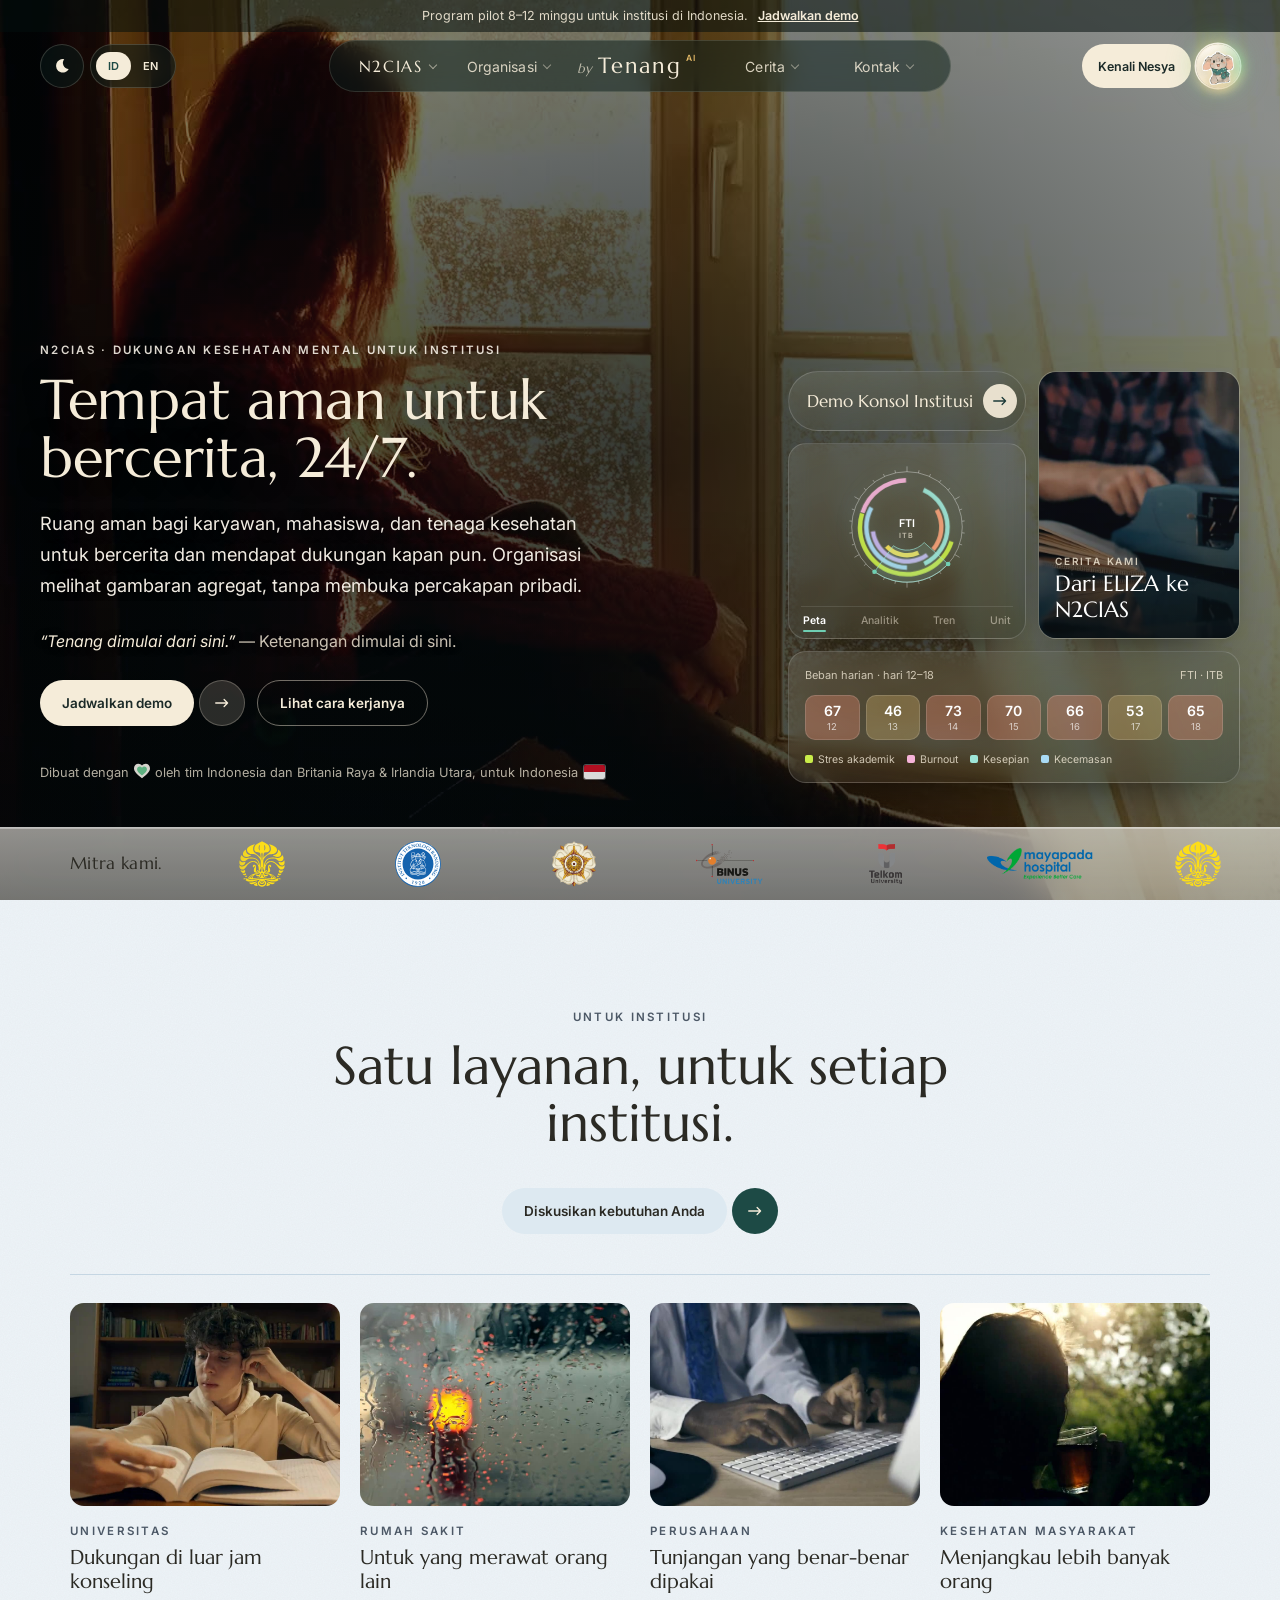
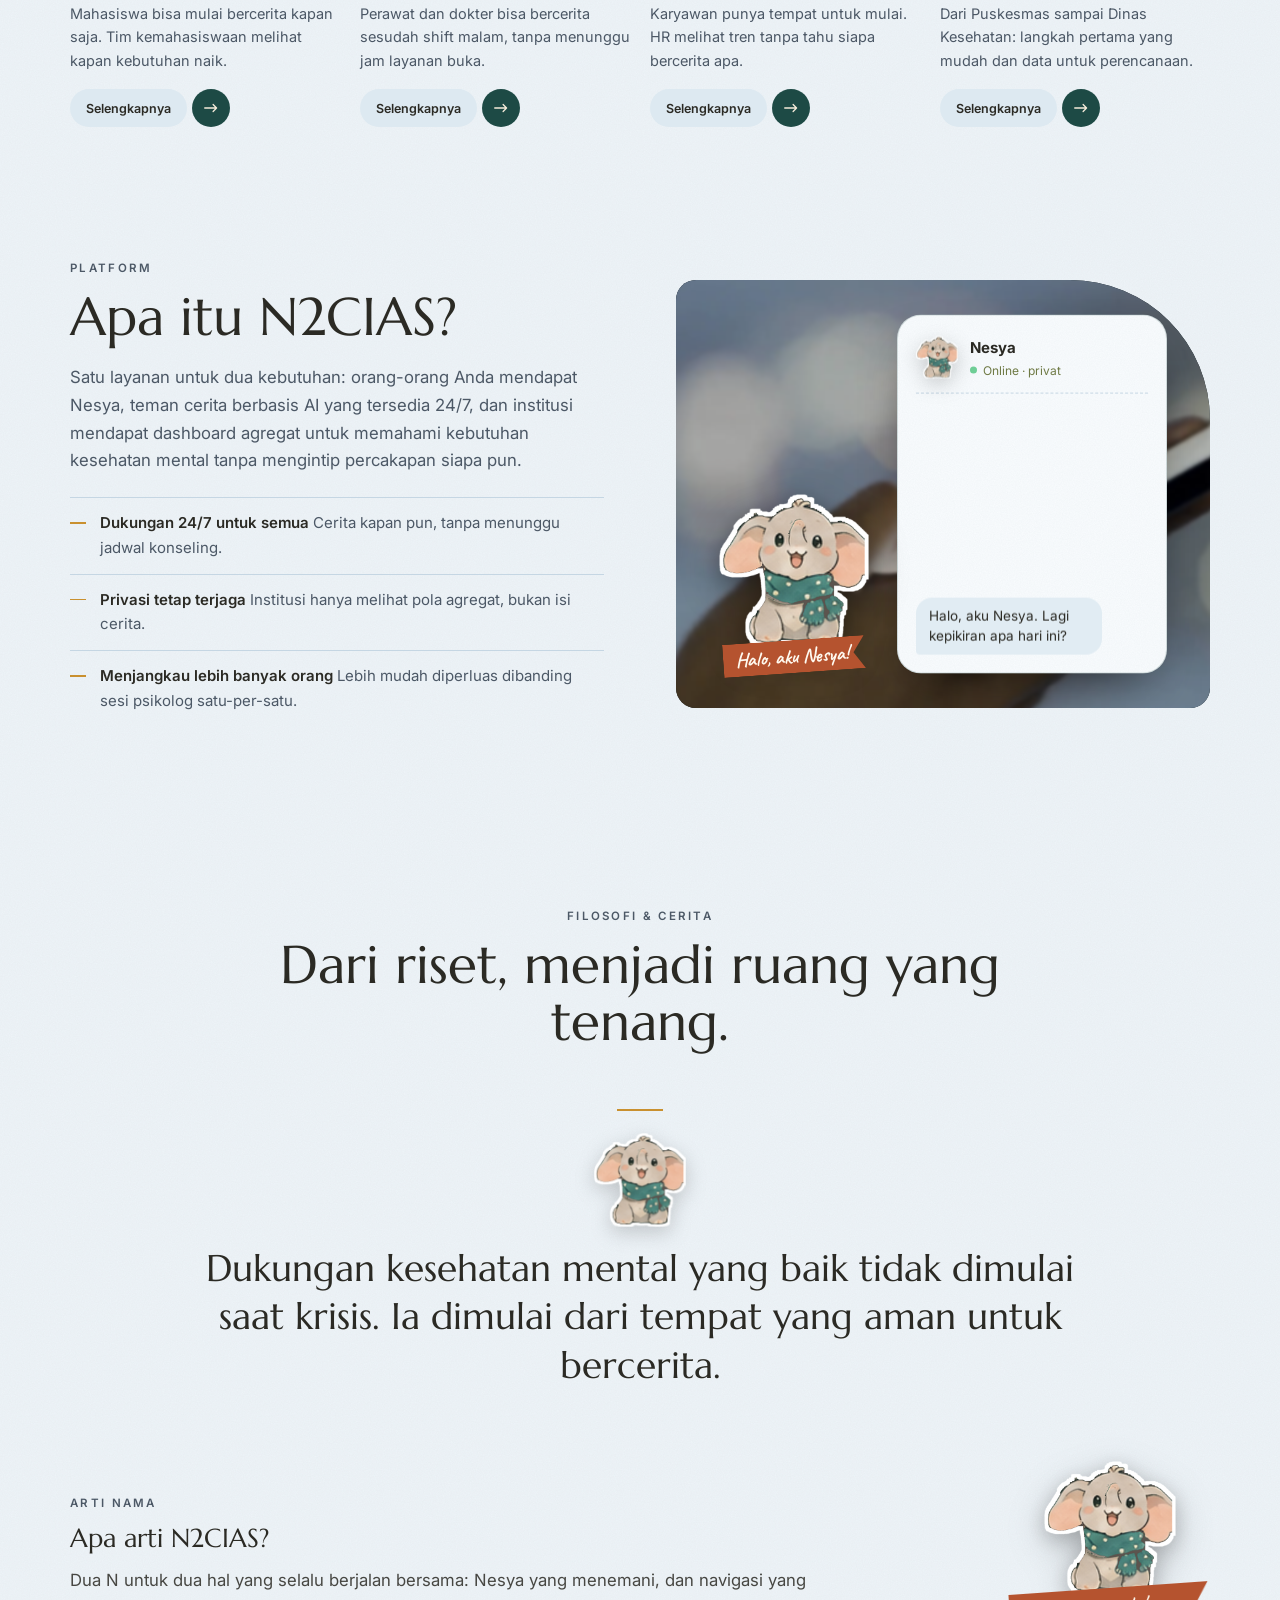
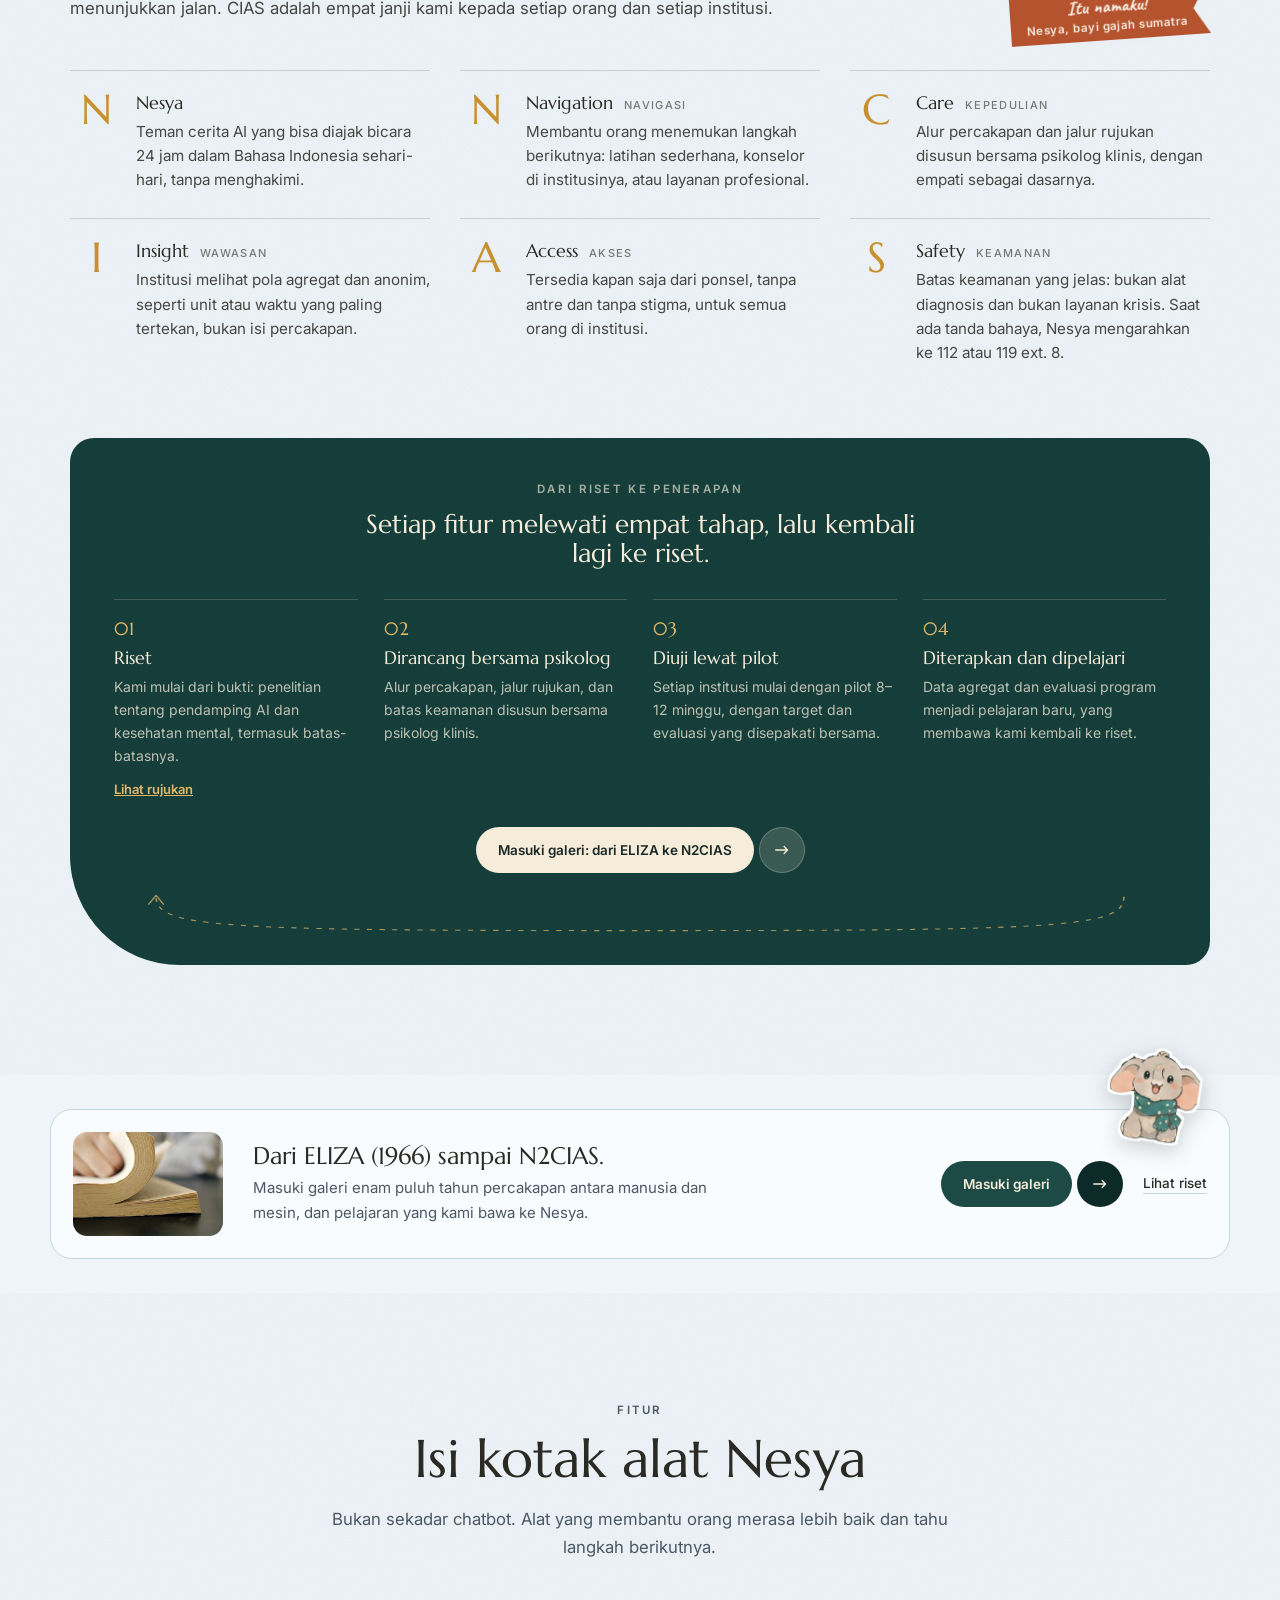
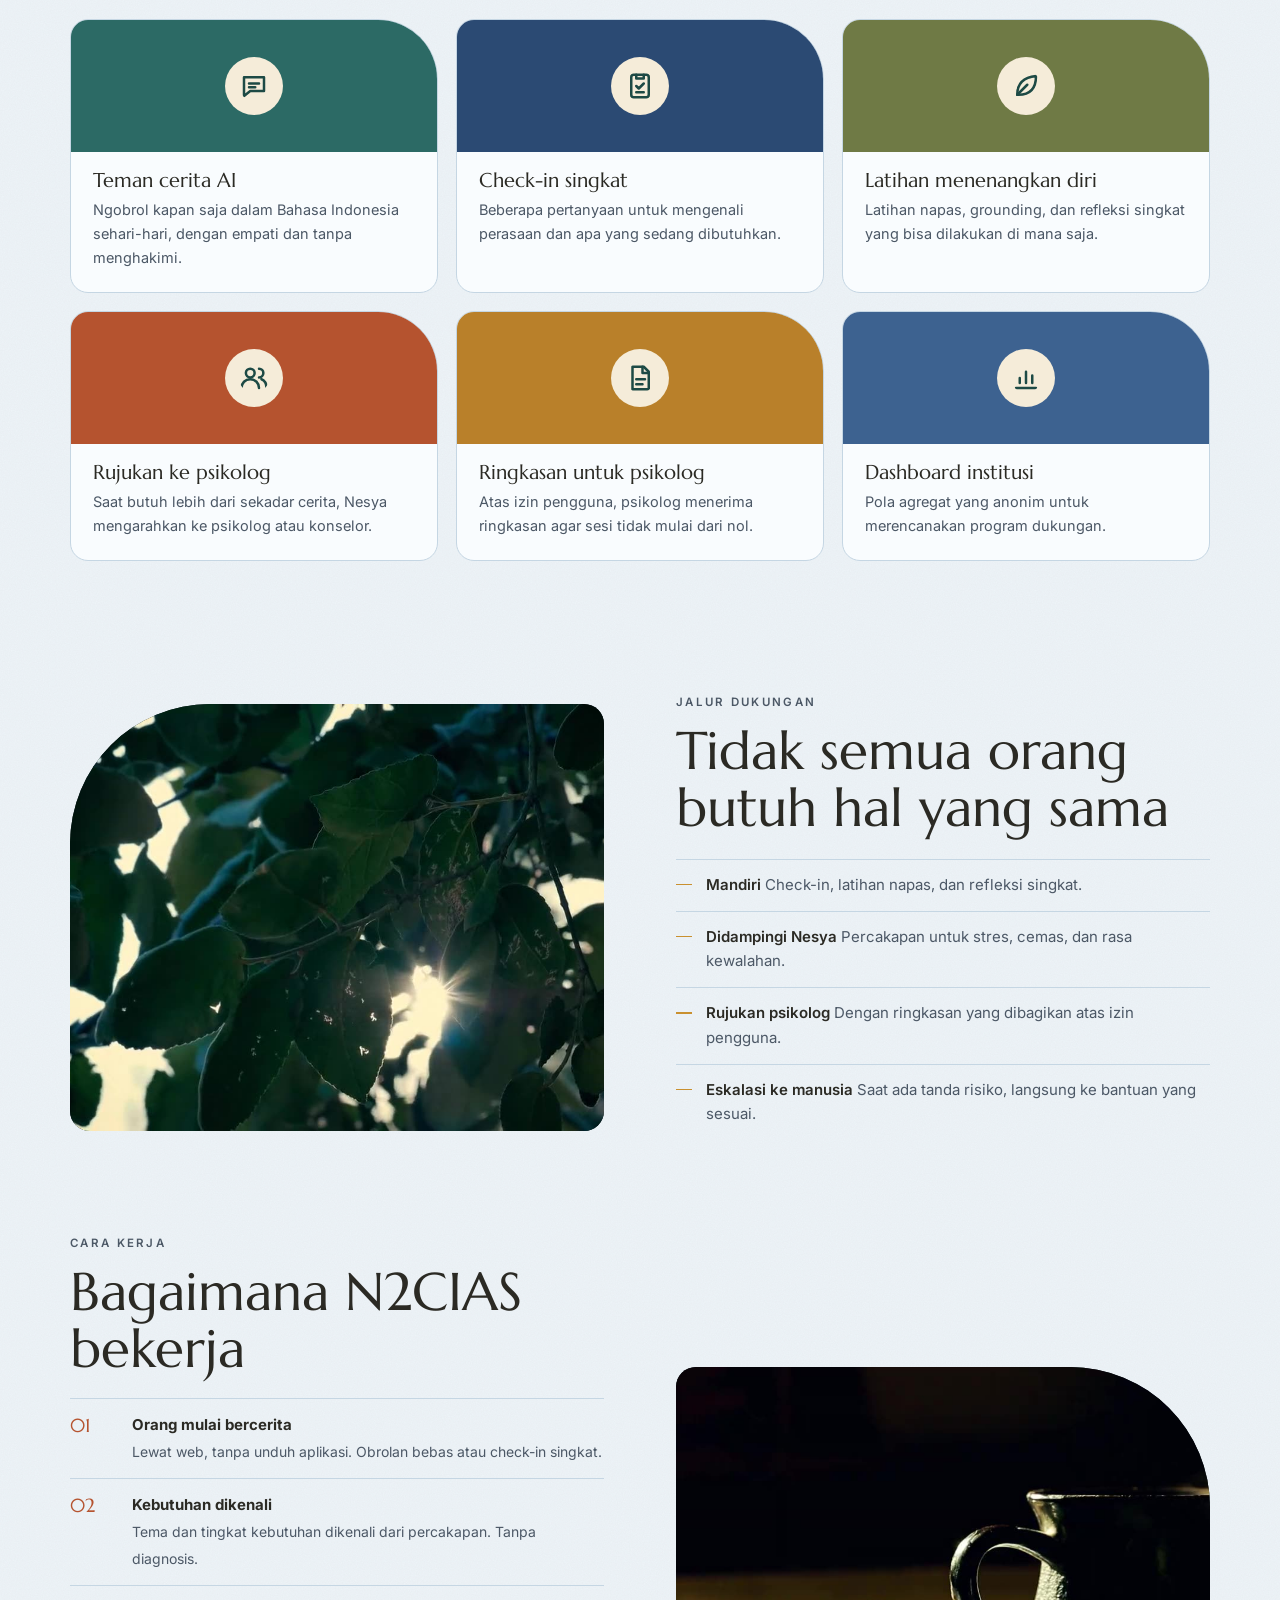
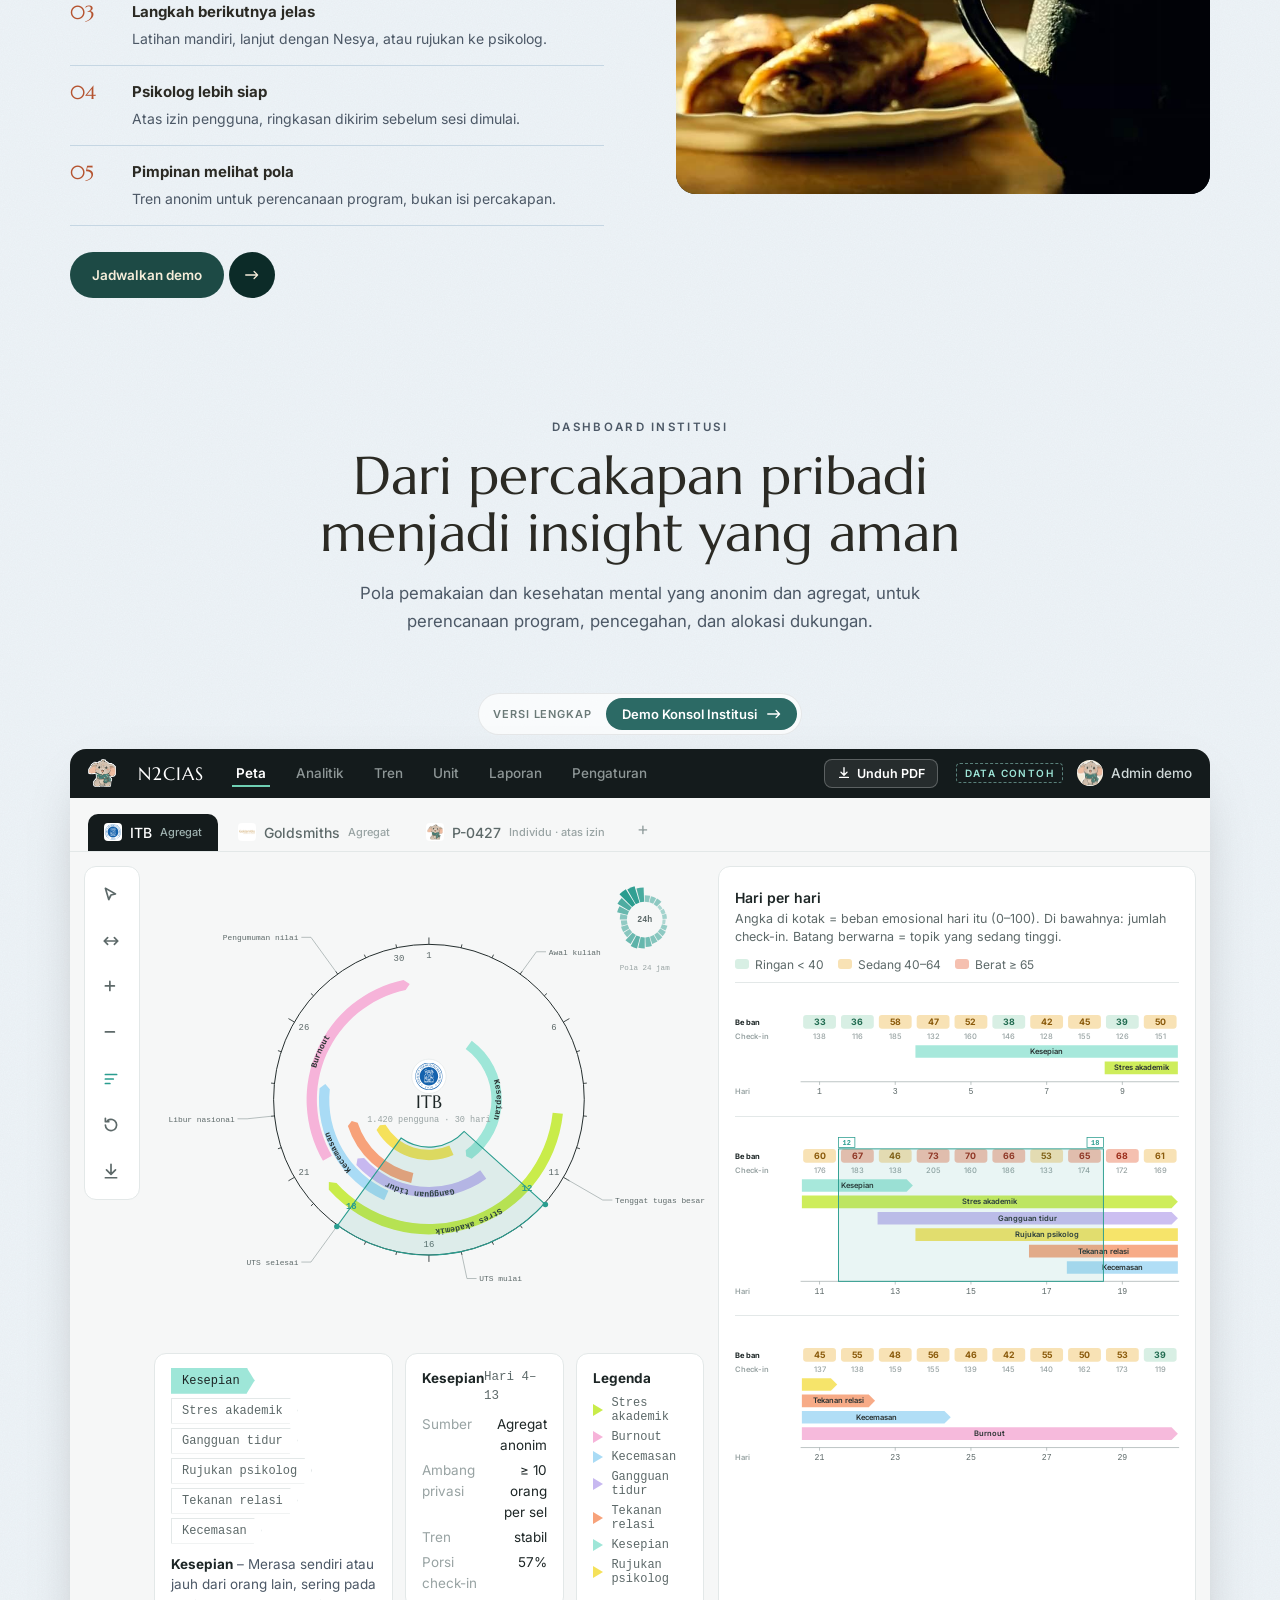
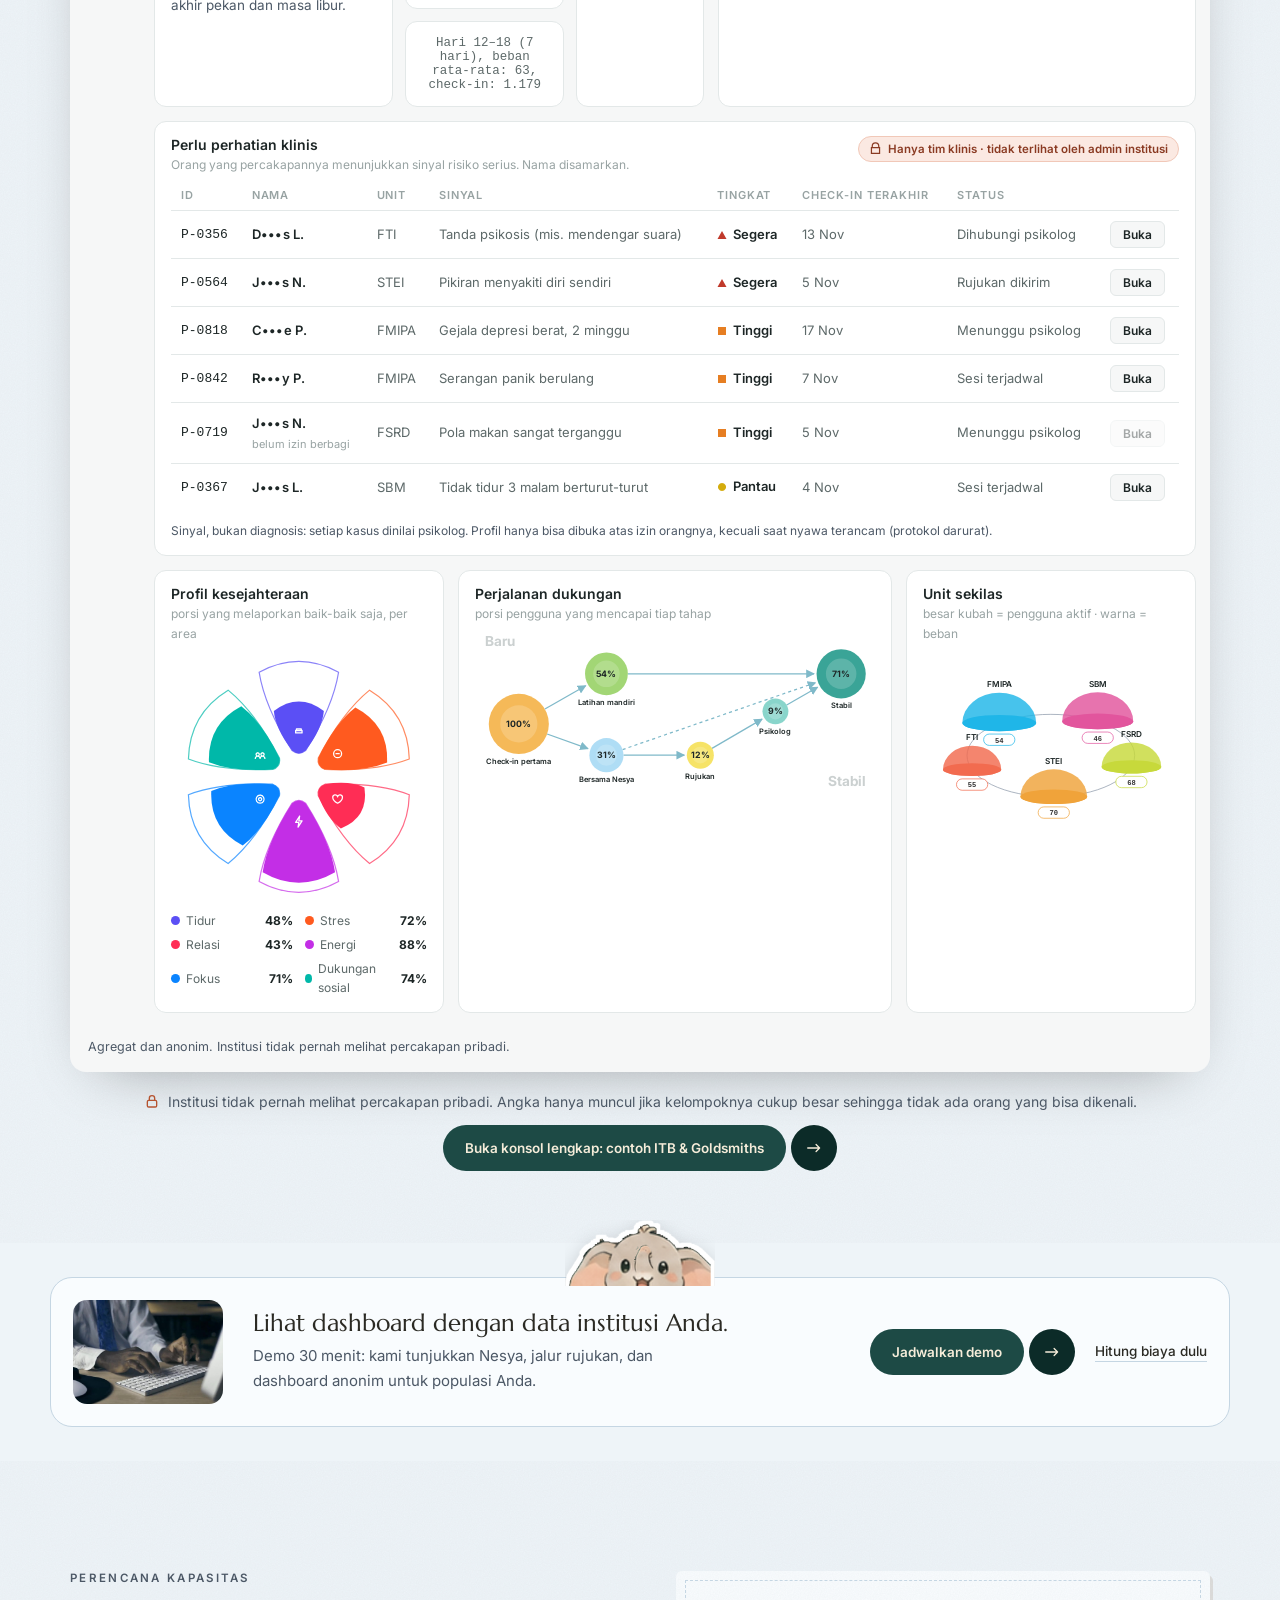
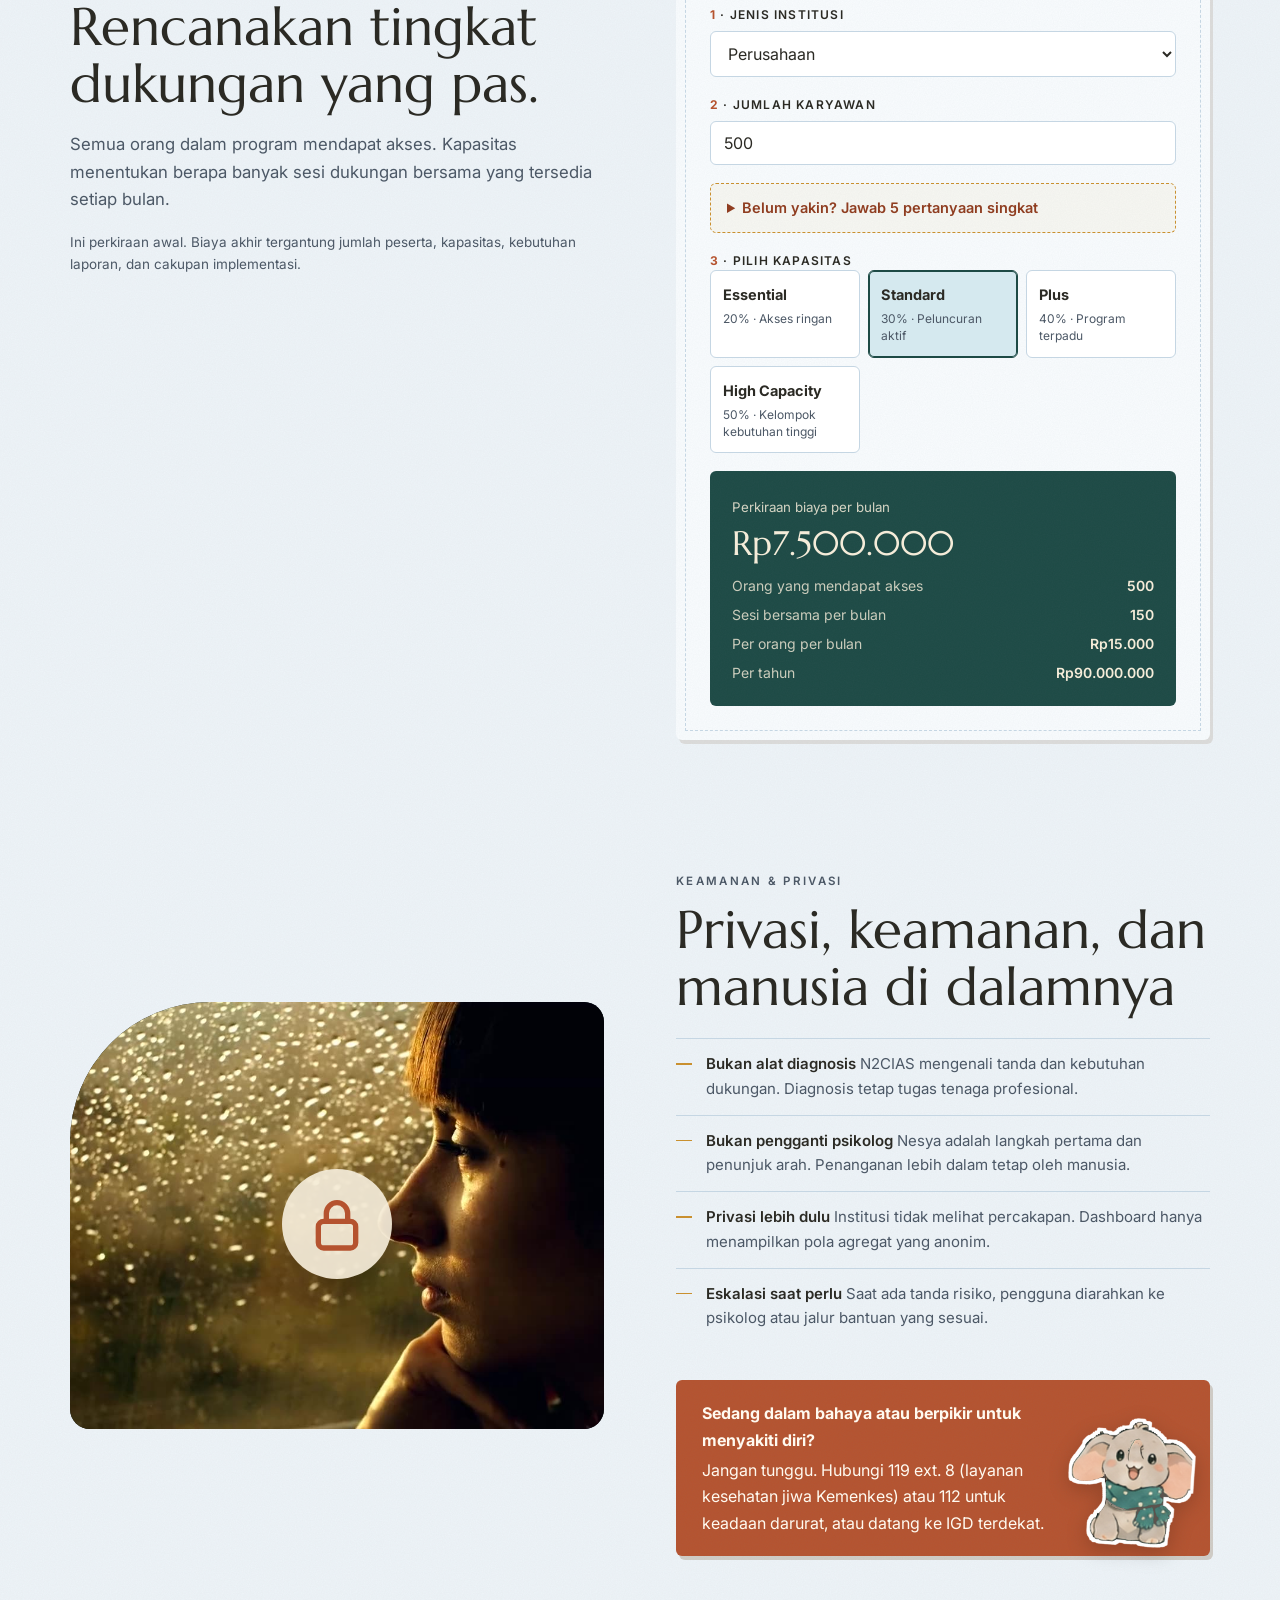
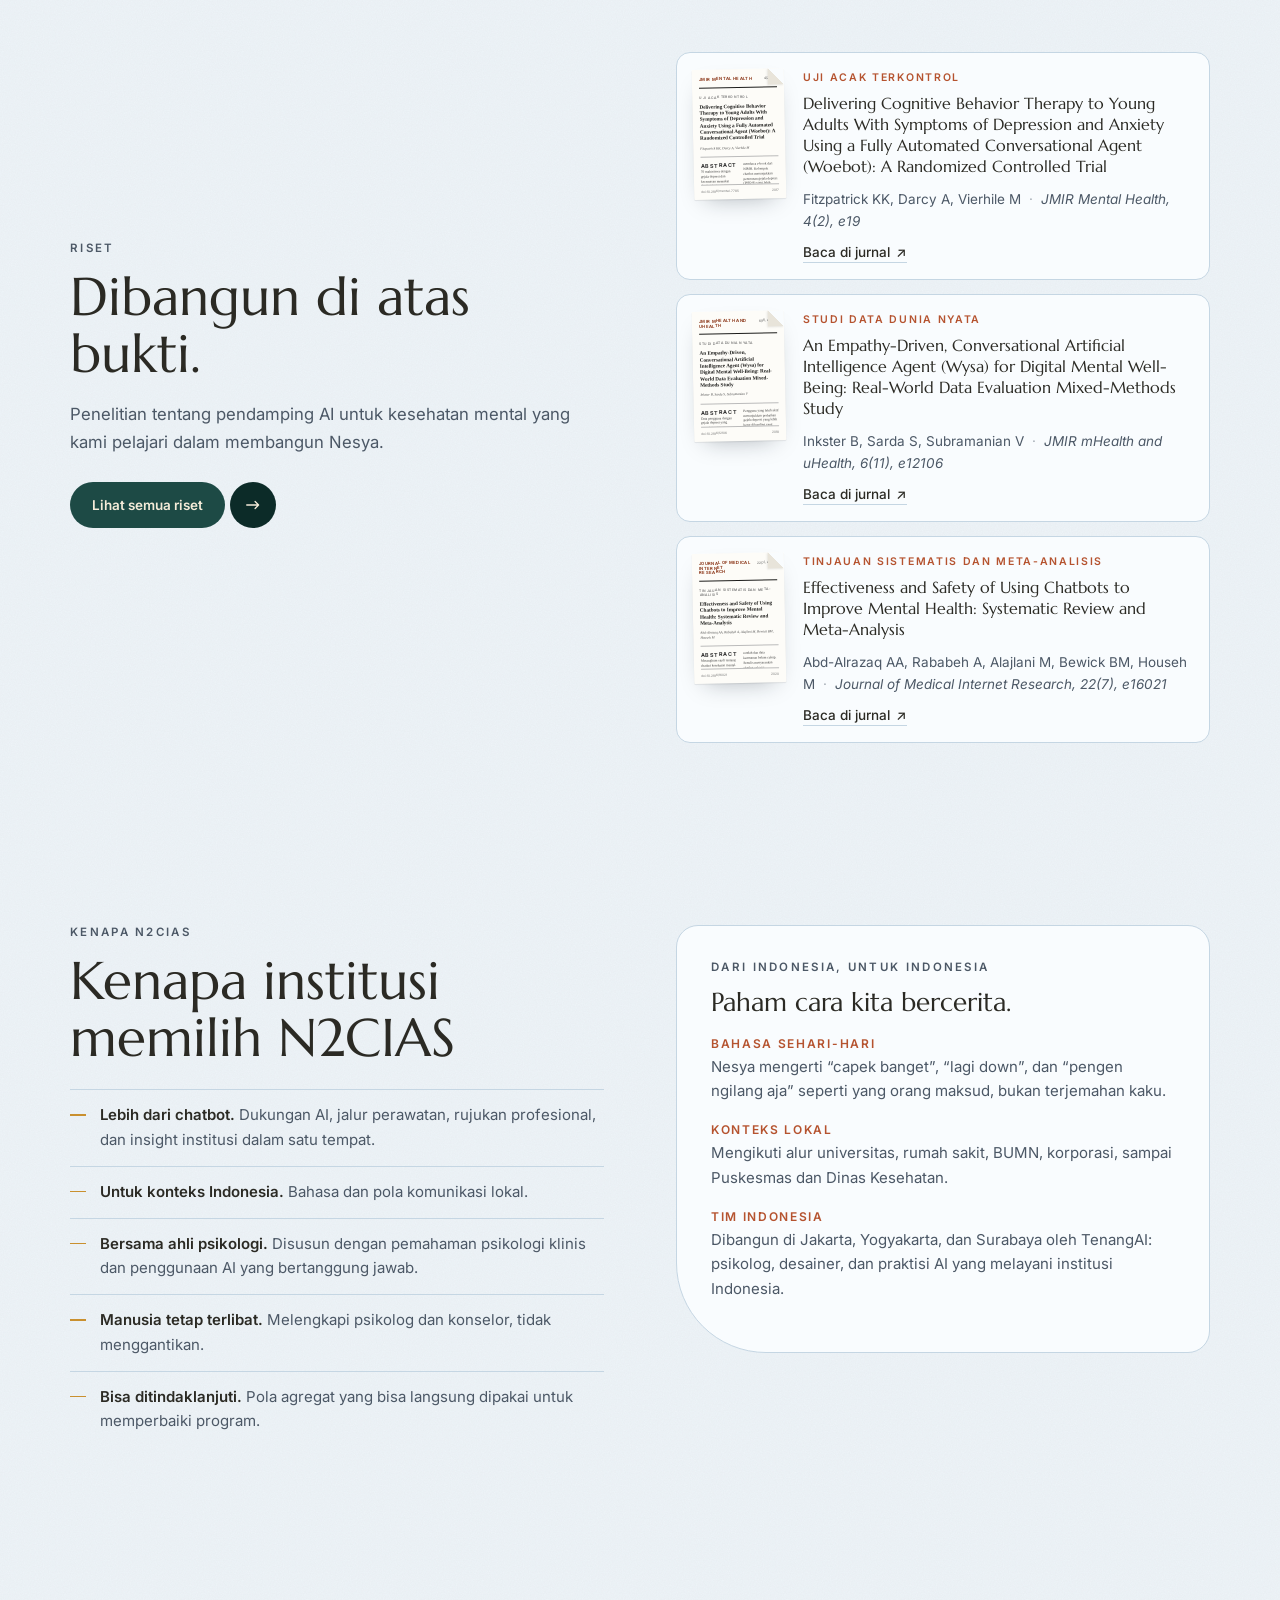
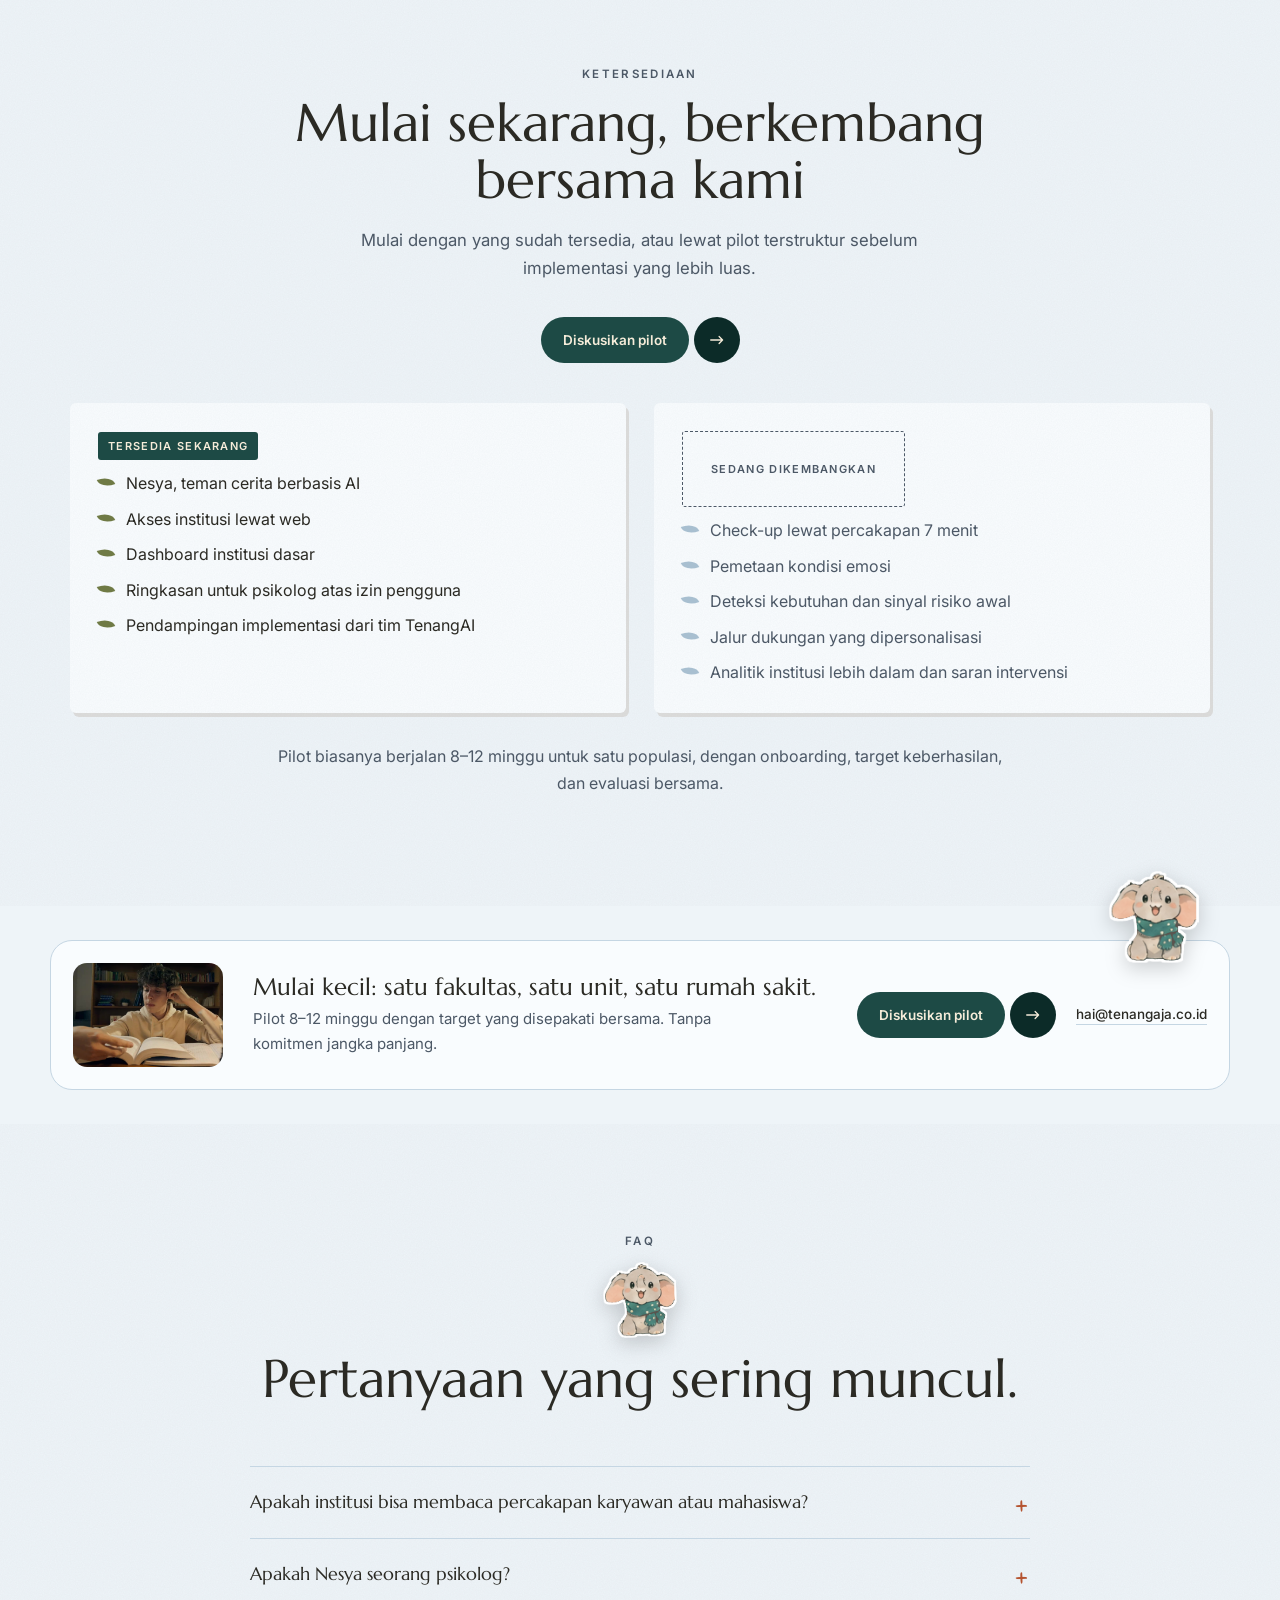
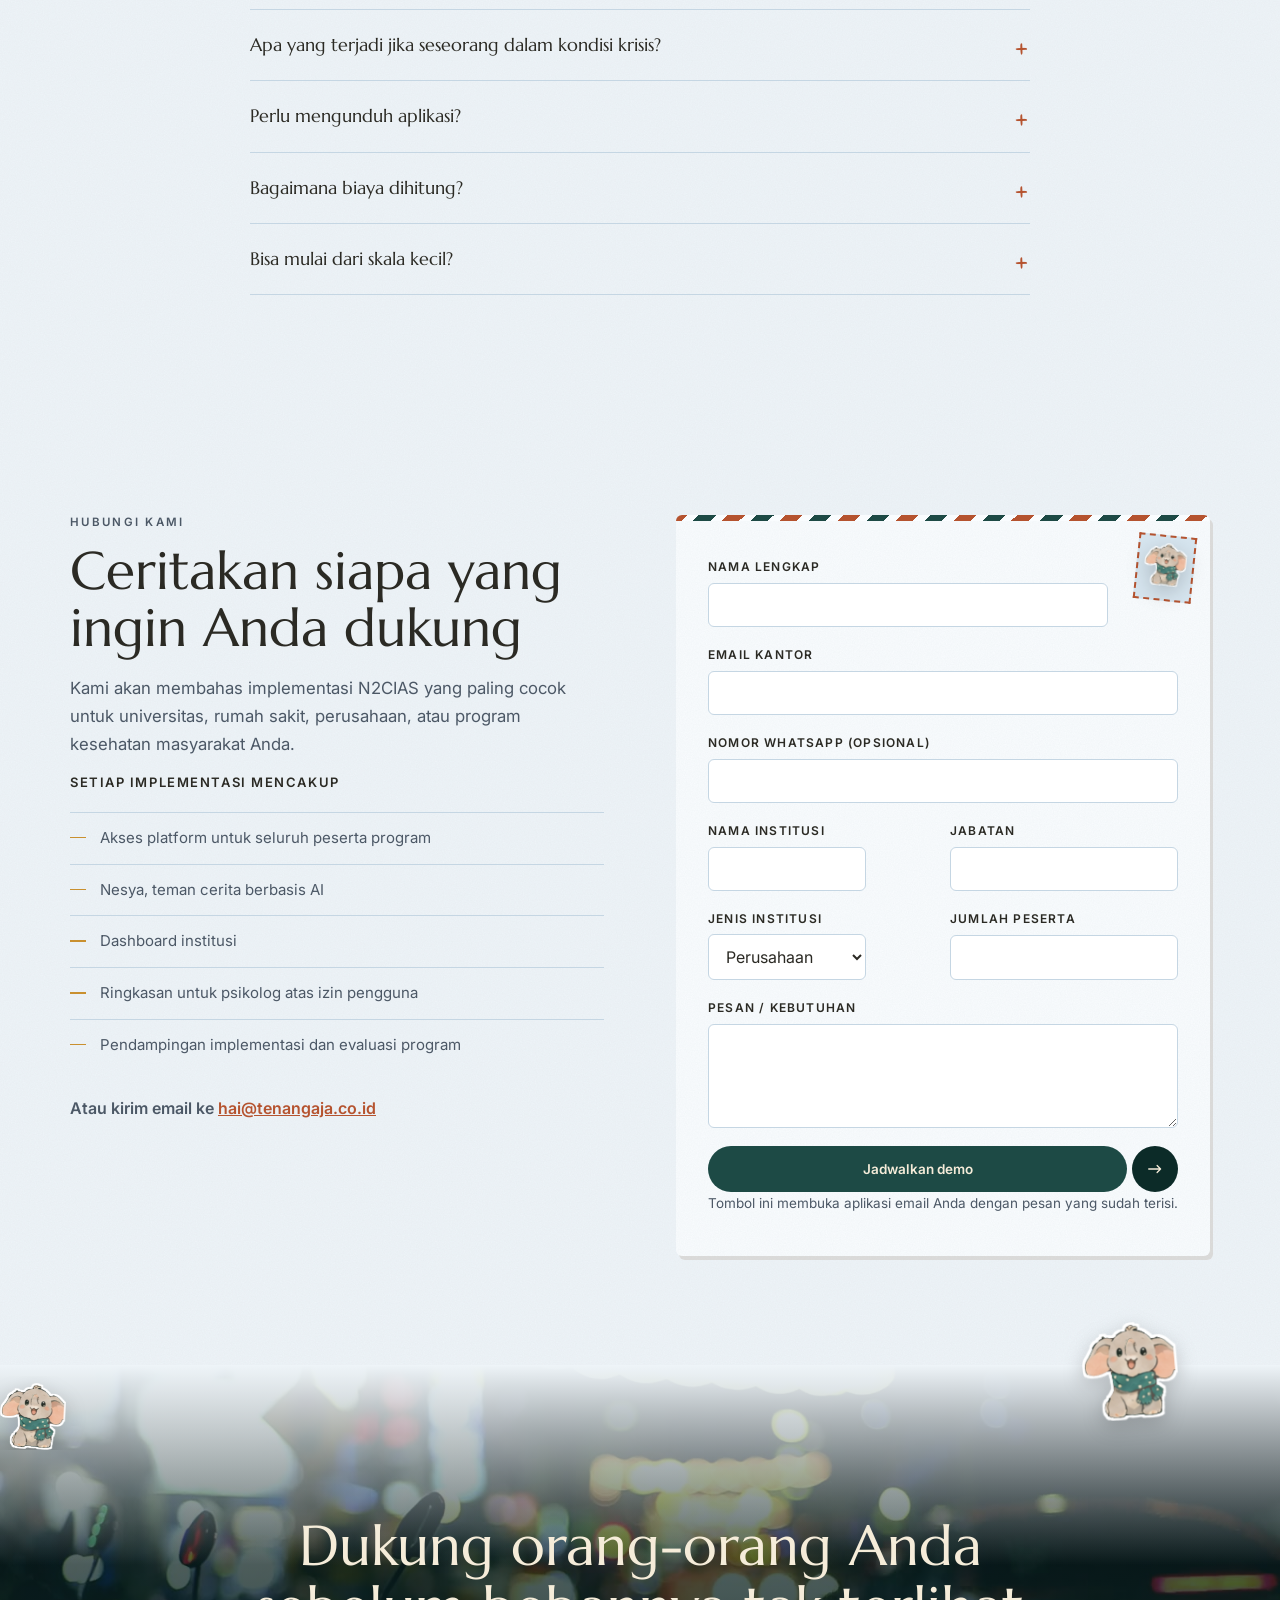
==== commit 46858f38: "Hero cards: clickable again (the copy's full-width container sat on top of them) Co-Authored-By: Cla" ====
--- a/index.html
+++ b/index.html
@@ -15,7 +15,7 @@
 <link rel="preconnect" href="https://fonts.googleapis.com">
 <link rel="preconnect" href="https://fonts.gstatic.com" crossorigin>
 <link href="https://fonts.googleapis.com/css2?family=Caveat:wght@500;700&family=Marcellus&family=Inter:wght@400;500;600&display=swap" rel="stylesheet">
-<link rel="stylesheet" href="styles.css?v=ceb2e424">
+<link rel="stylesheet" href="styles.css?v=5476826f">
 <script>
   // Set light/dark before the page paints: saved choice first, then the system setting.
   (function () {
--- a/styles.css
+++ b/styles.css
@@ -2866,7 +2866,7 @@
   .hero2:not(.hero-sub) .hero2-center .hero-motto { text-align: left !important; margin-left: 0 !important; }
   .hero2:not(.hero-sub) .hero2-copy > .hero-story, .hero2:not(.hero-sub) .hero2-copy > .proof { display: none !important; }
   .hero2:not(.hero-sub) .hero2-copy > .made-with { display: block !important; margin: 18px 0 0 !important; text-align: left !important; font-size: .8rem; opacity: .85; }
-  .hero-peeks { display: block; position: absolute; inset: 0; z-index: 2; pointer-events: none; }
+  .hero-peeks { display: block; position: absolute; inset: 0; z-index: 3; pointer-events: none; }
   .hb { position: absolute; right: var(--hg); bottom: calc(var(--strip, 73px) + 44px); width: 452px; display: grid; grid-template-columns: 1fr 1fr; grid-template-rows: auto 1fr auto; gap: 12px; pointer-events: auto; }
   .hb > a { color: #f5ecd9; text-decoration: none; border-radius: 18px; border: 1px solid rgba(255,255,255,.16);
     background: linear-gradient(160deg, rgba(255,255,255,.1), rgba(14,24,26,.22)); -webkit-backdrop-filter: blur(10px) saturate(1.25); backdrop-filter: blur(10px) saturate(1.25);
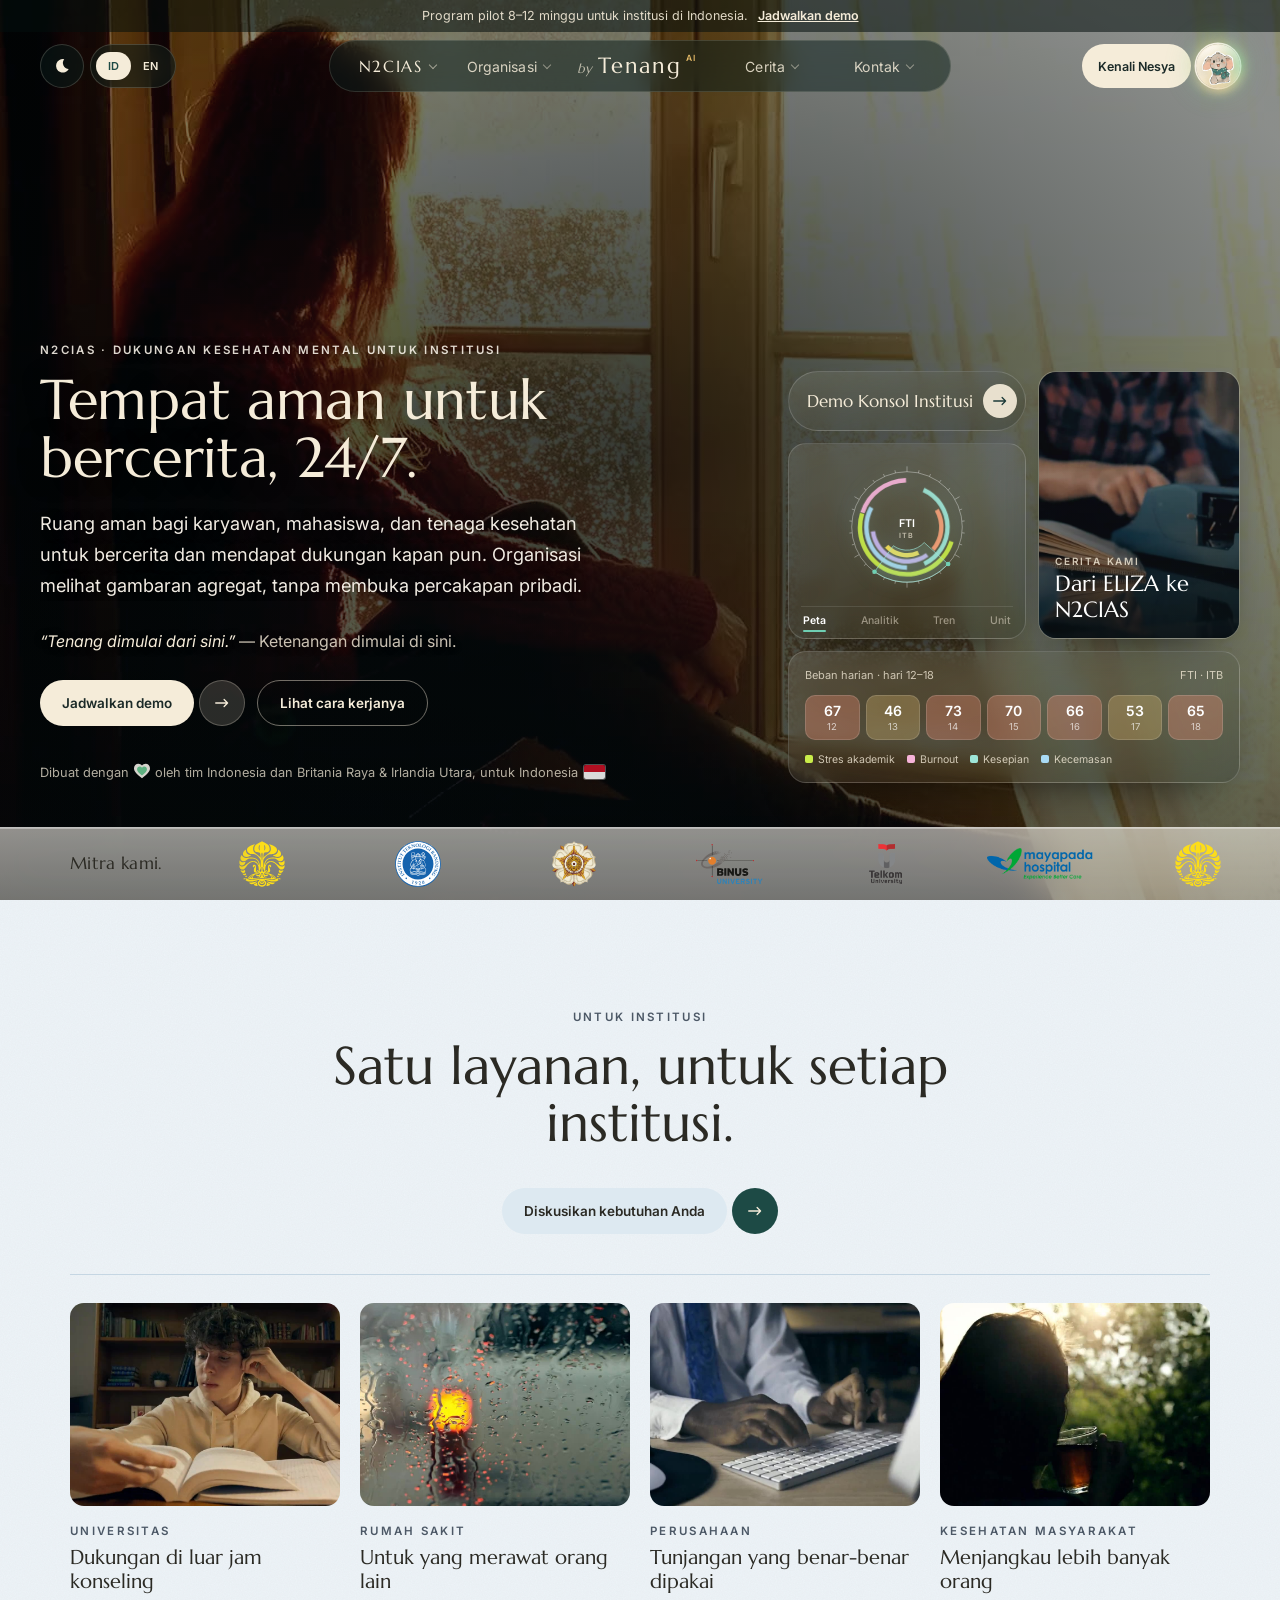
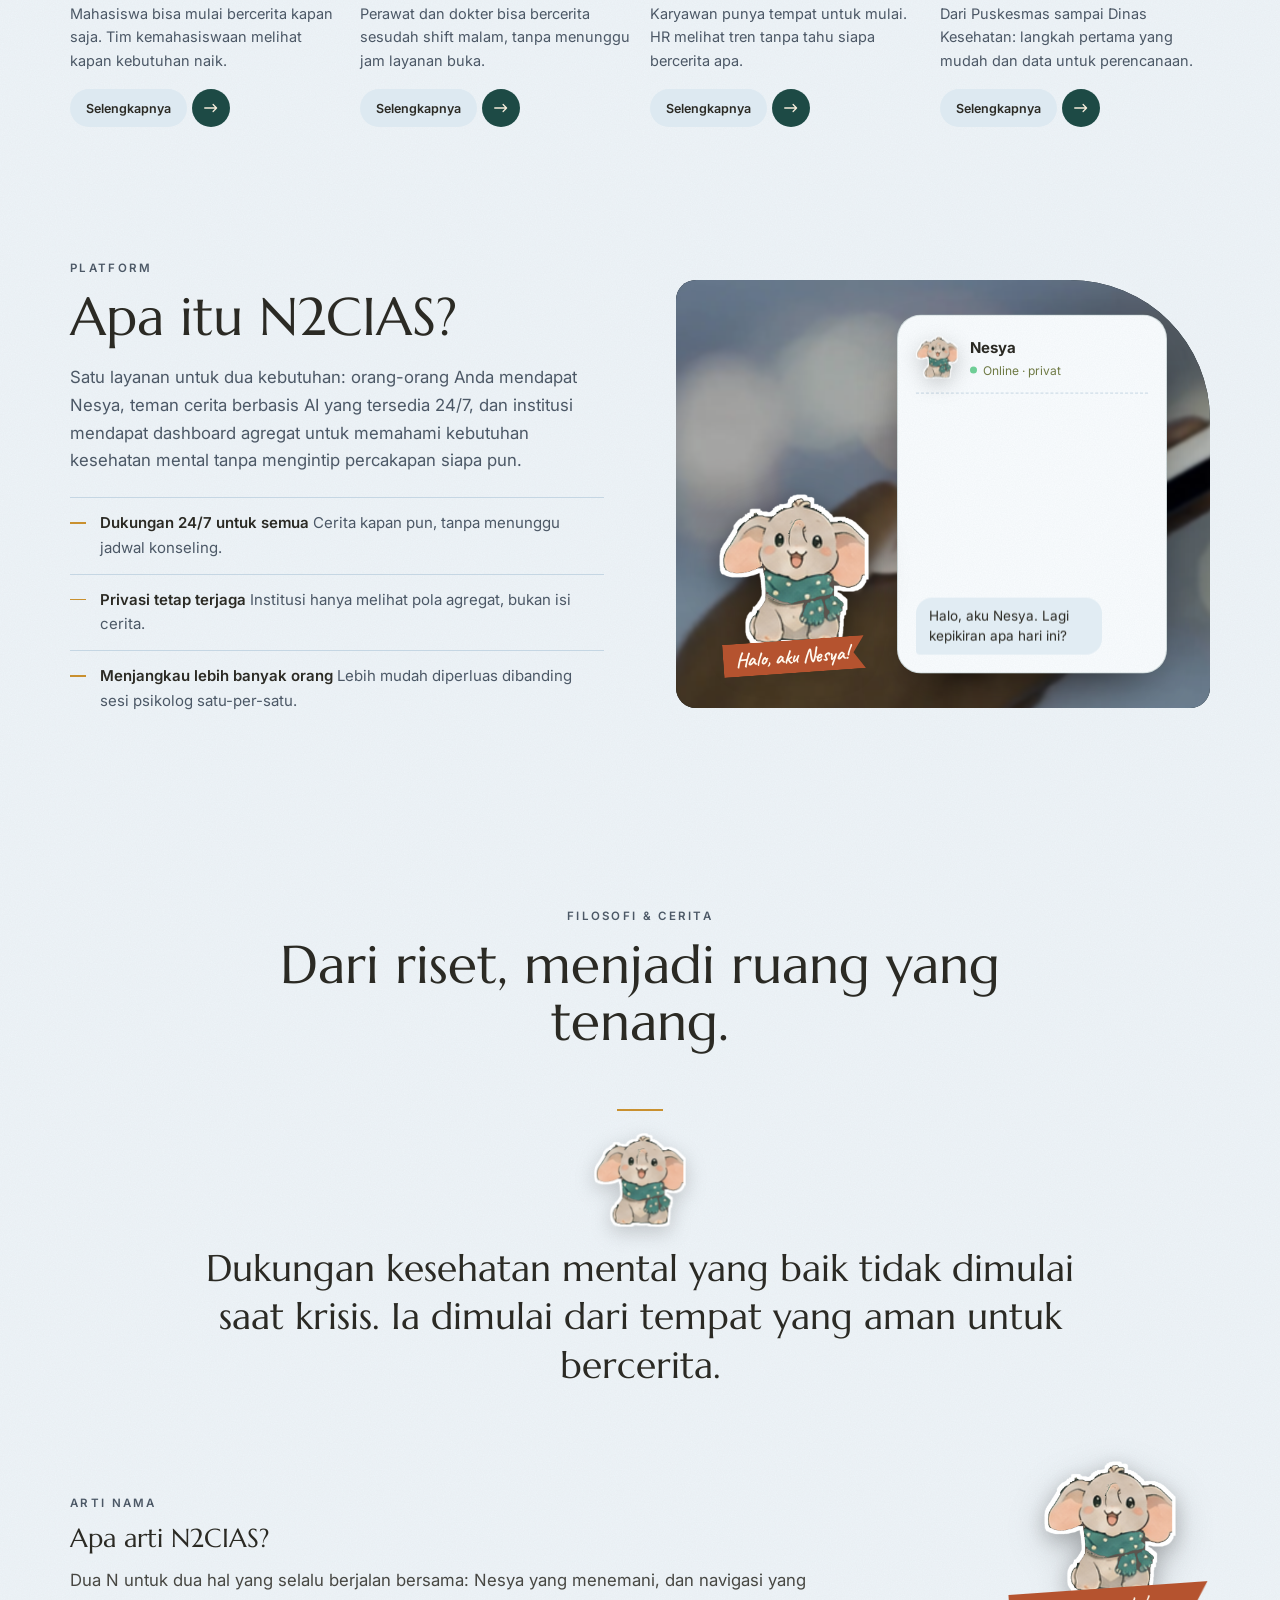
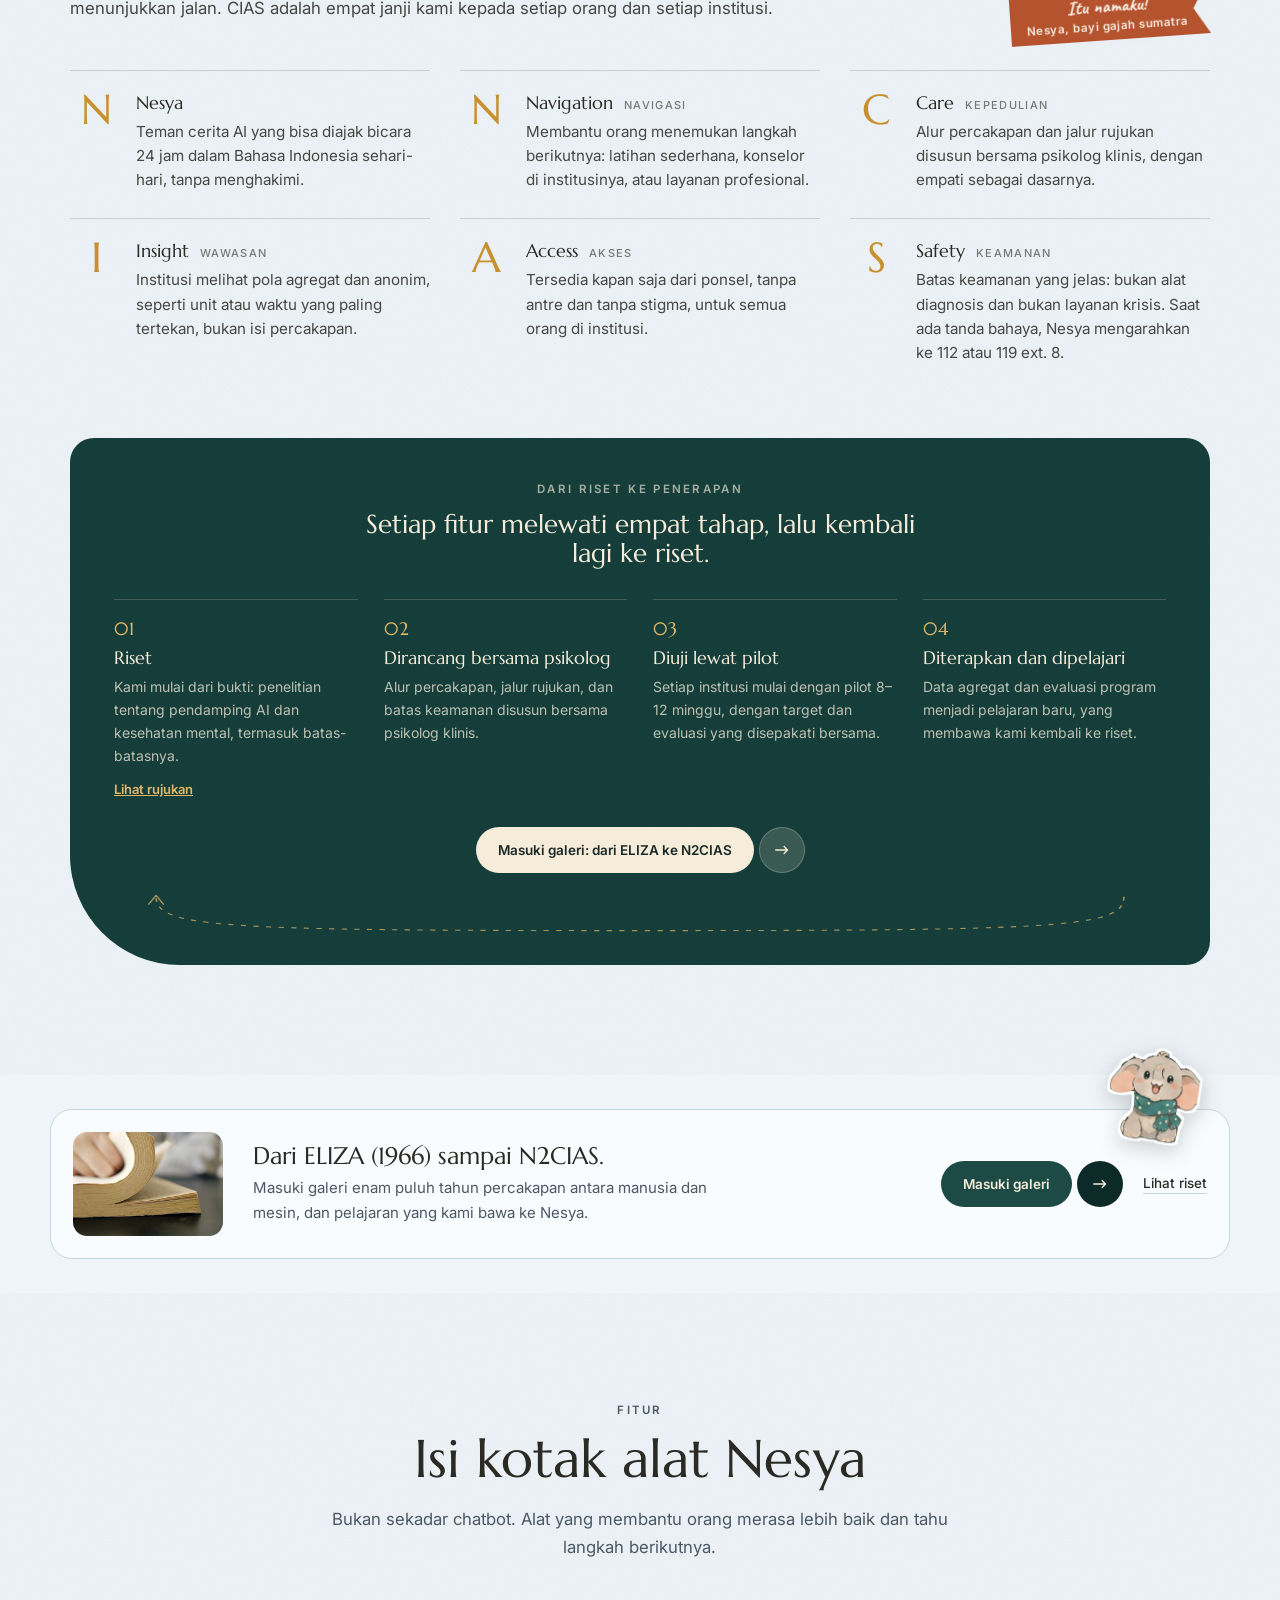
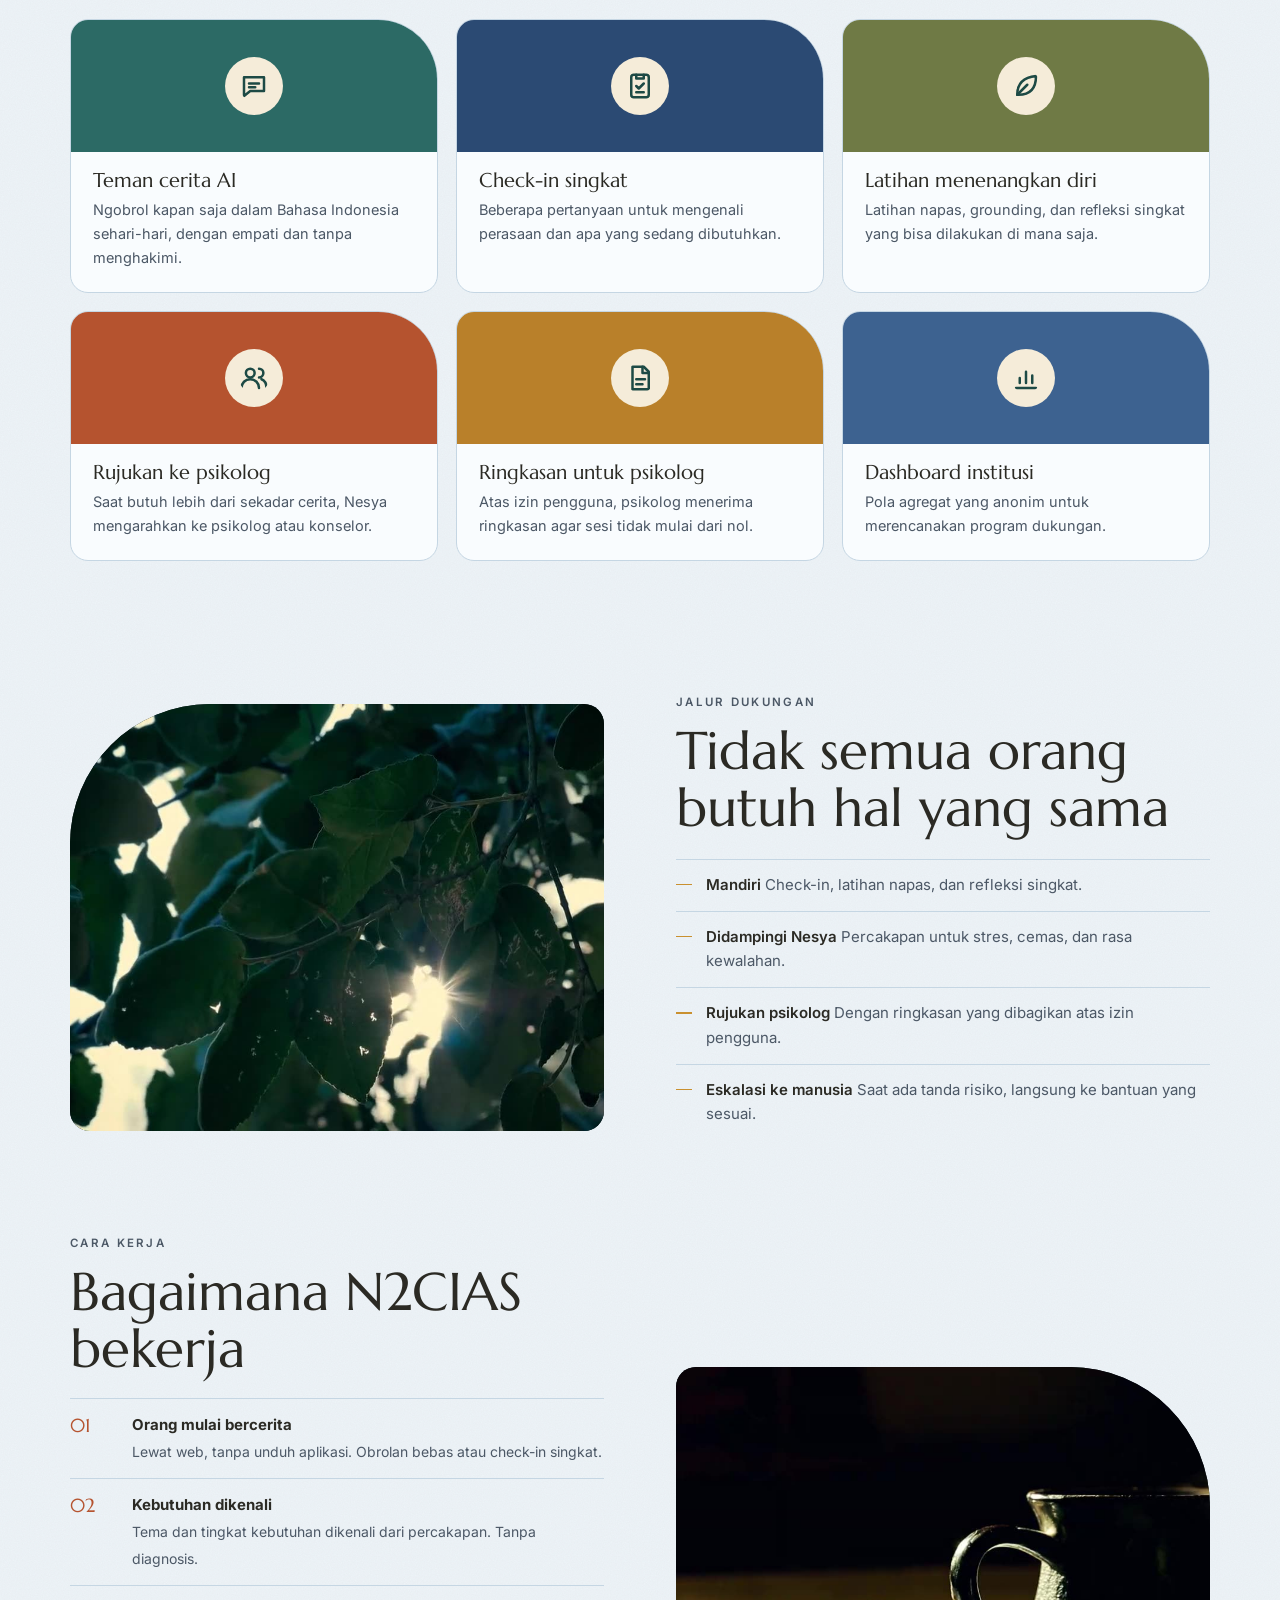
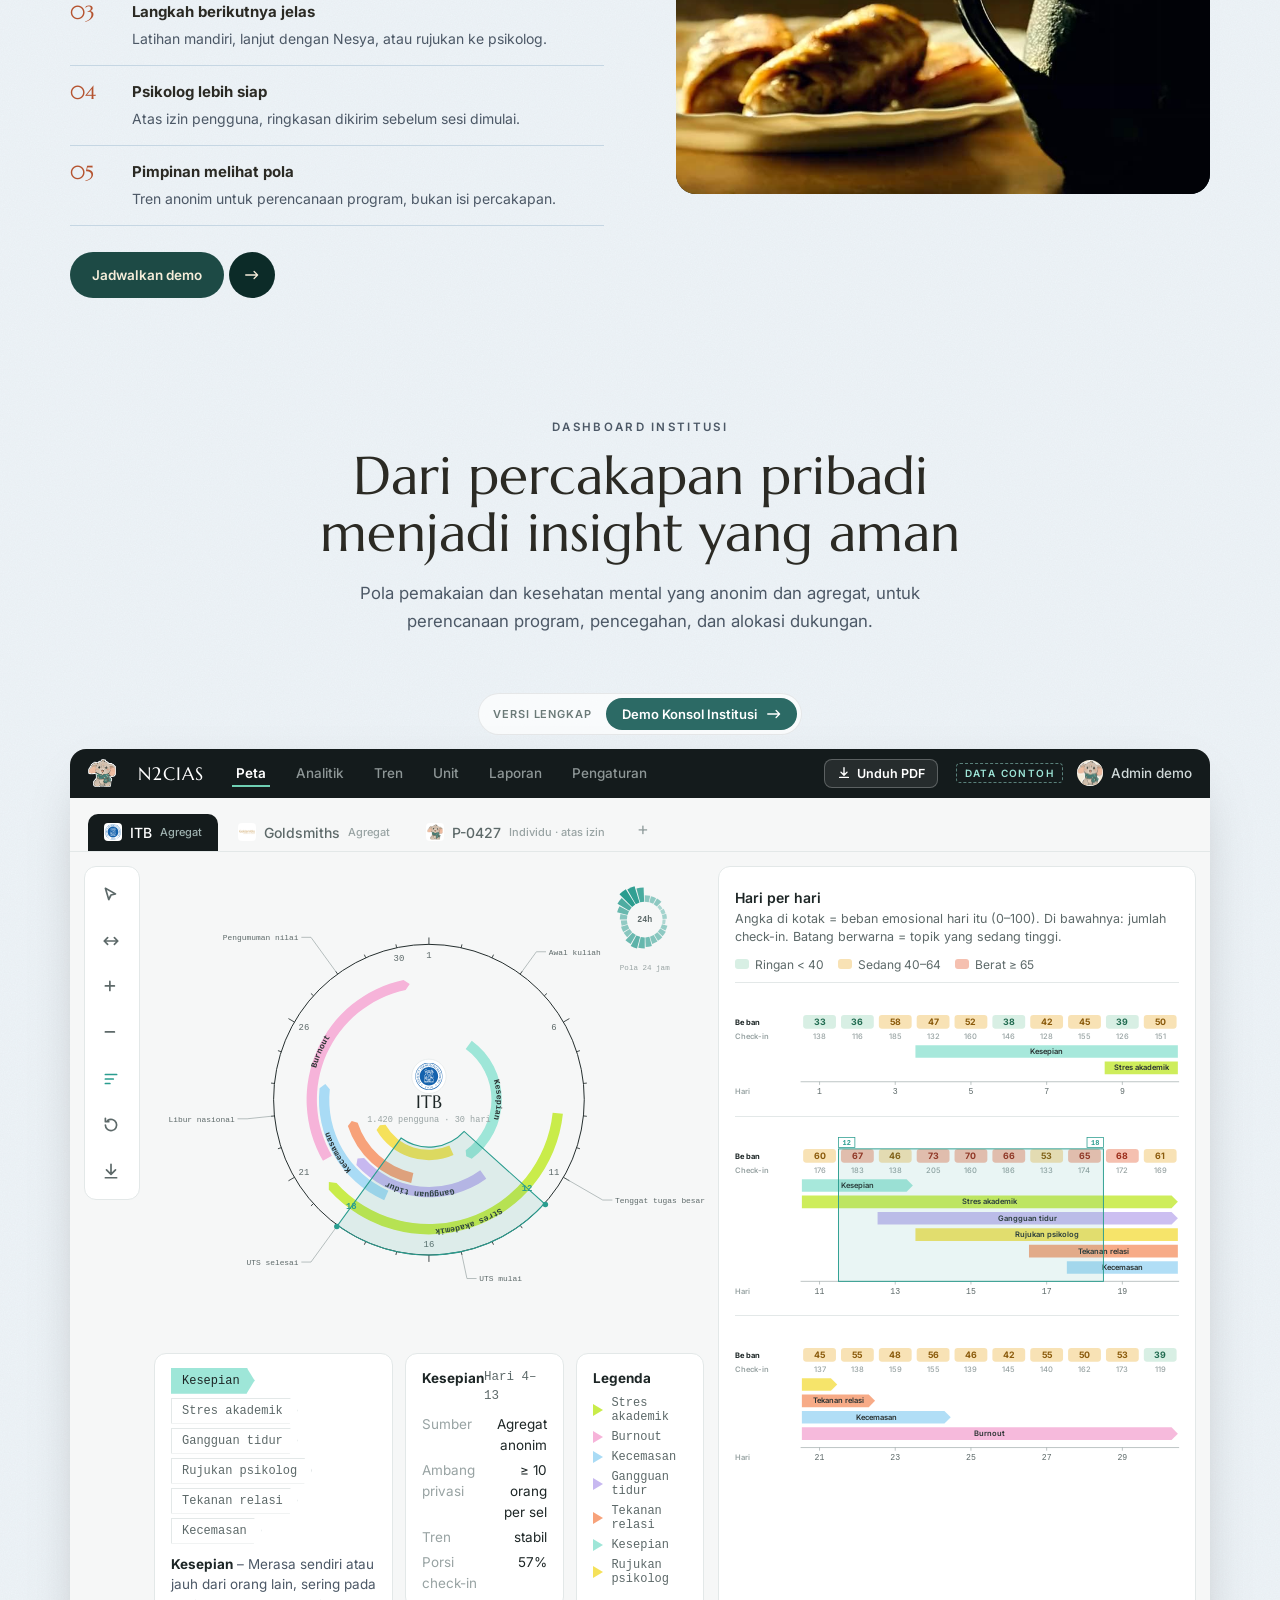
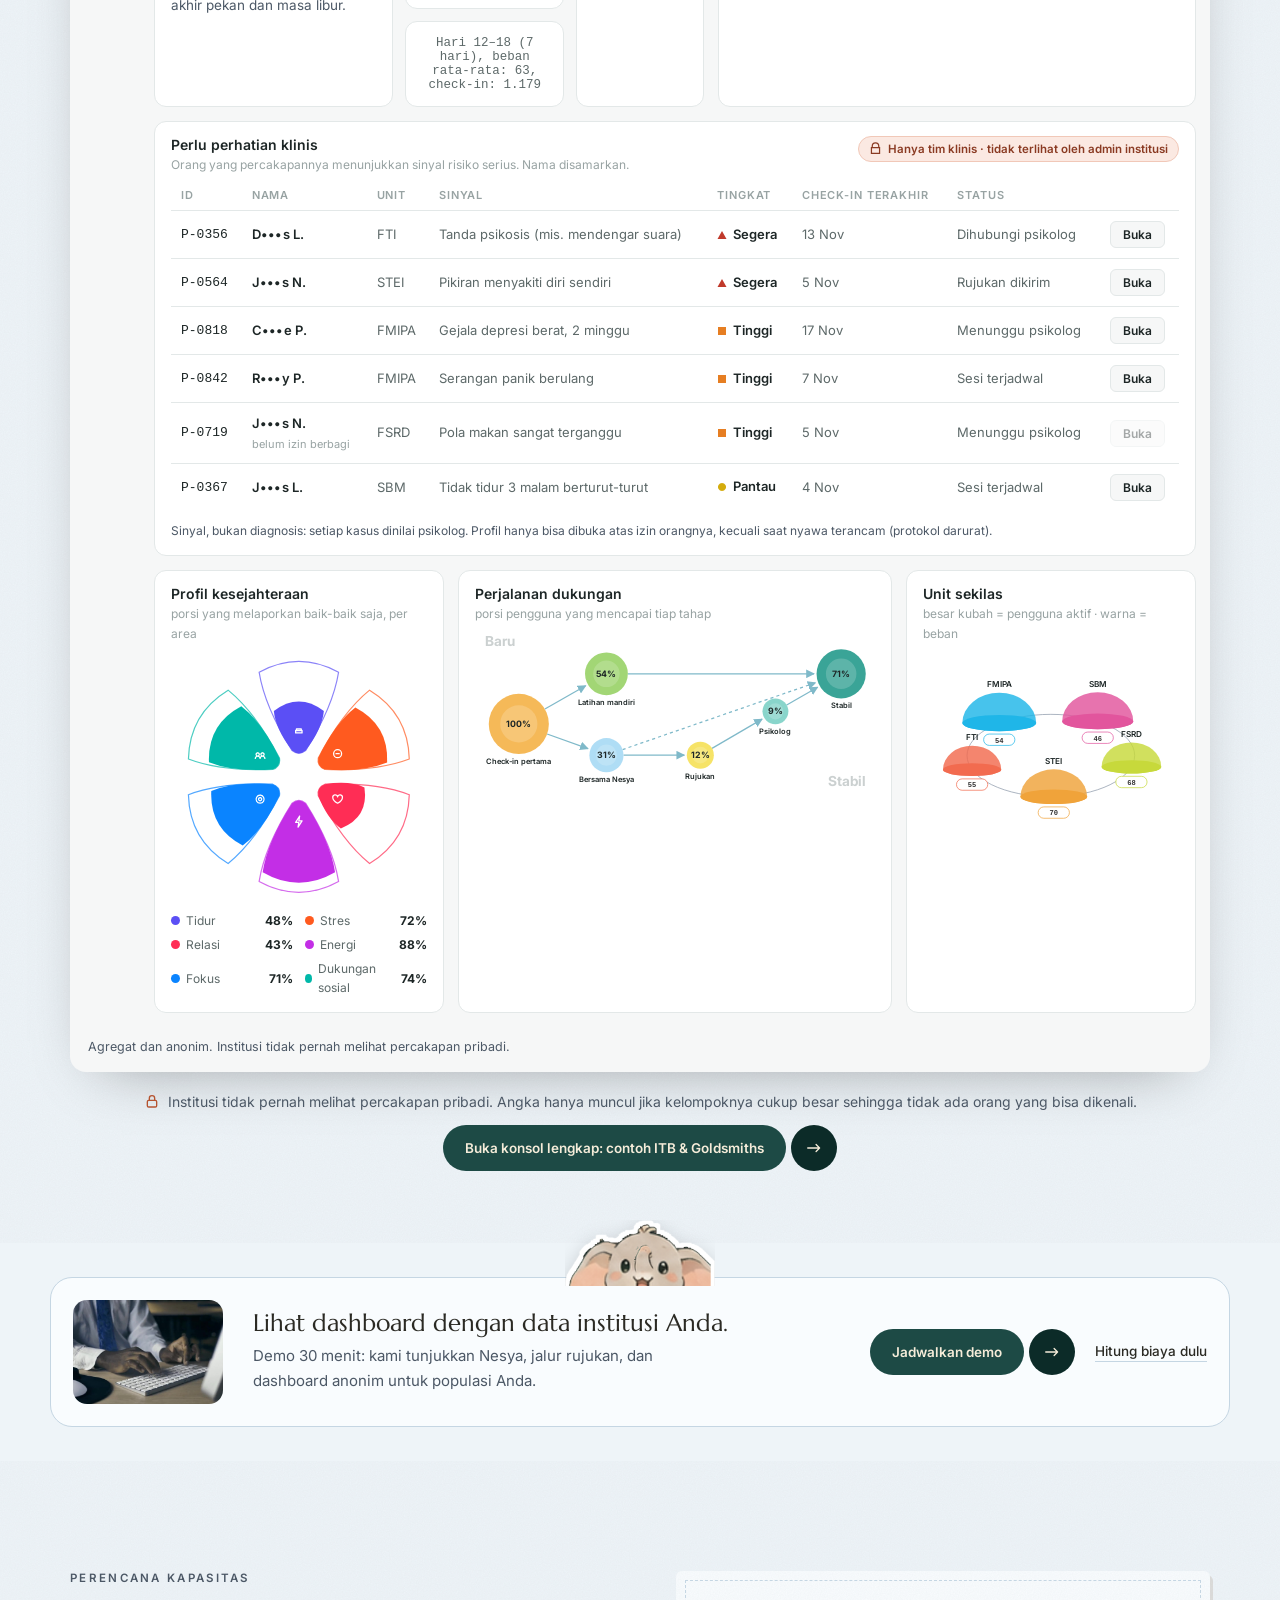
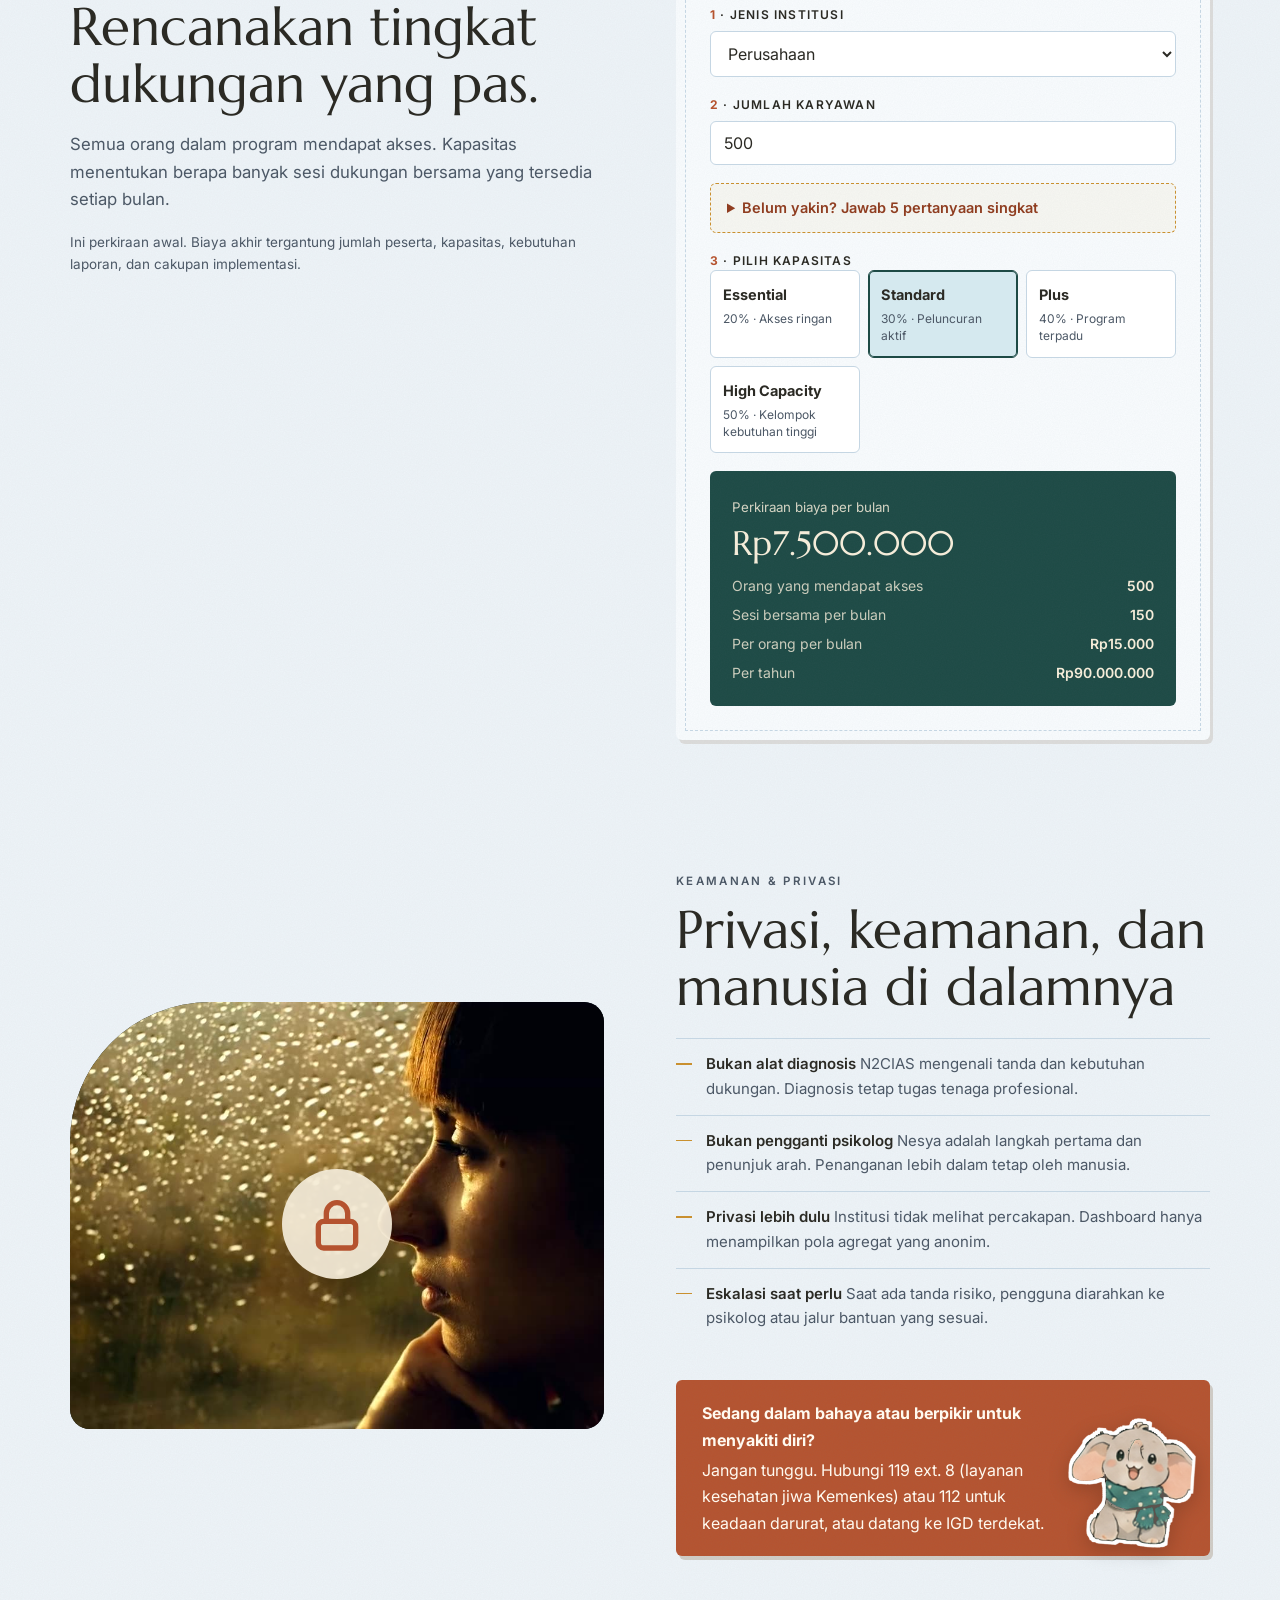
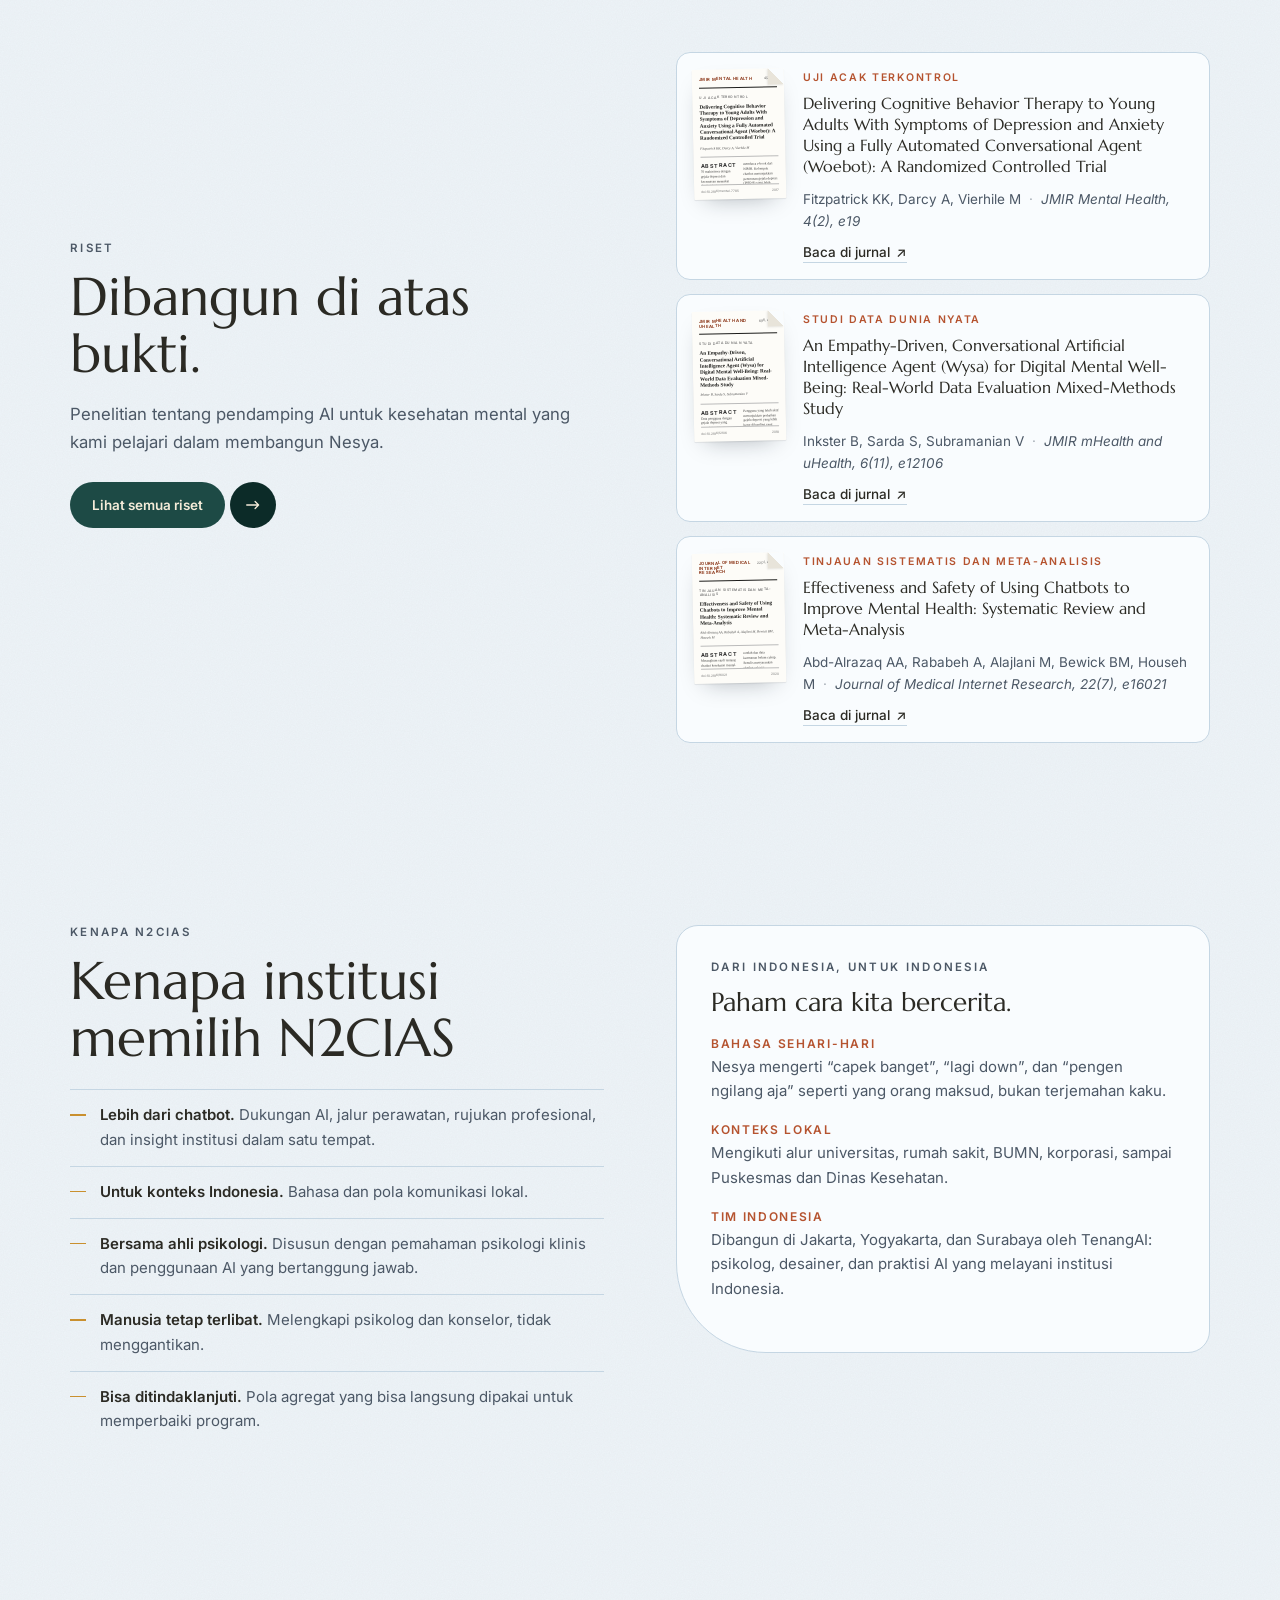
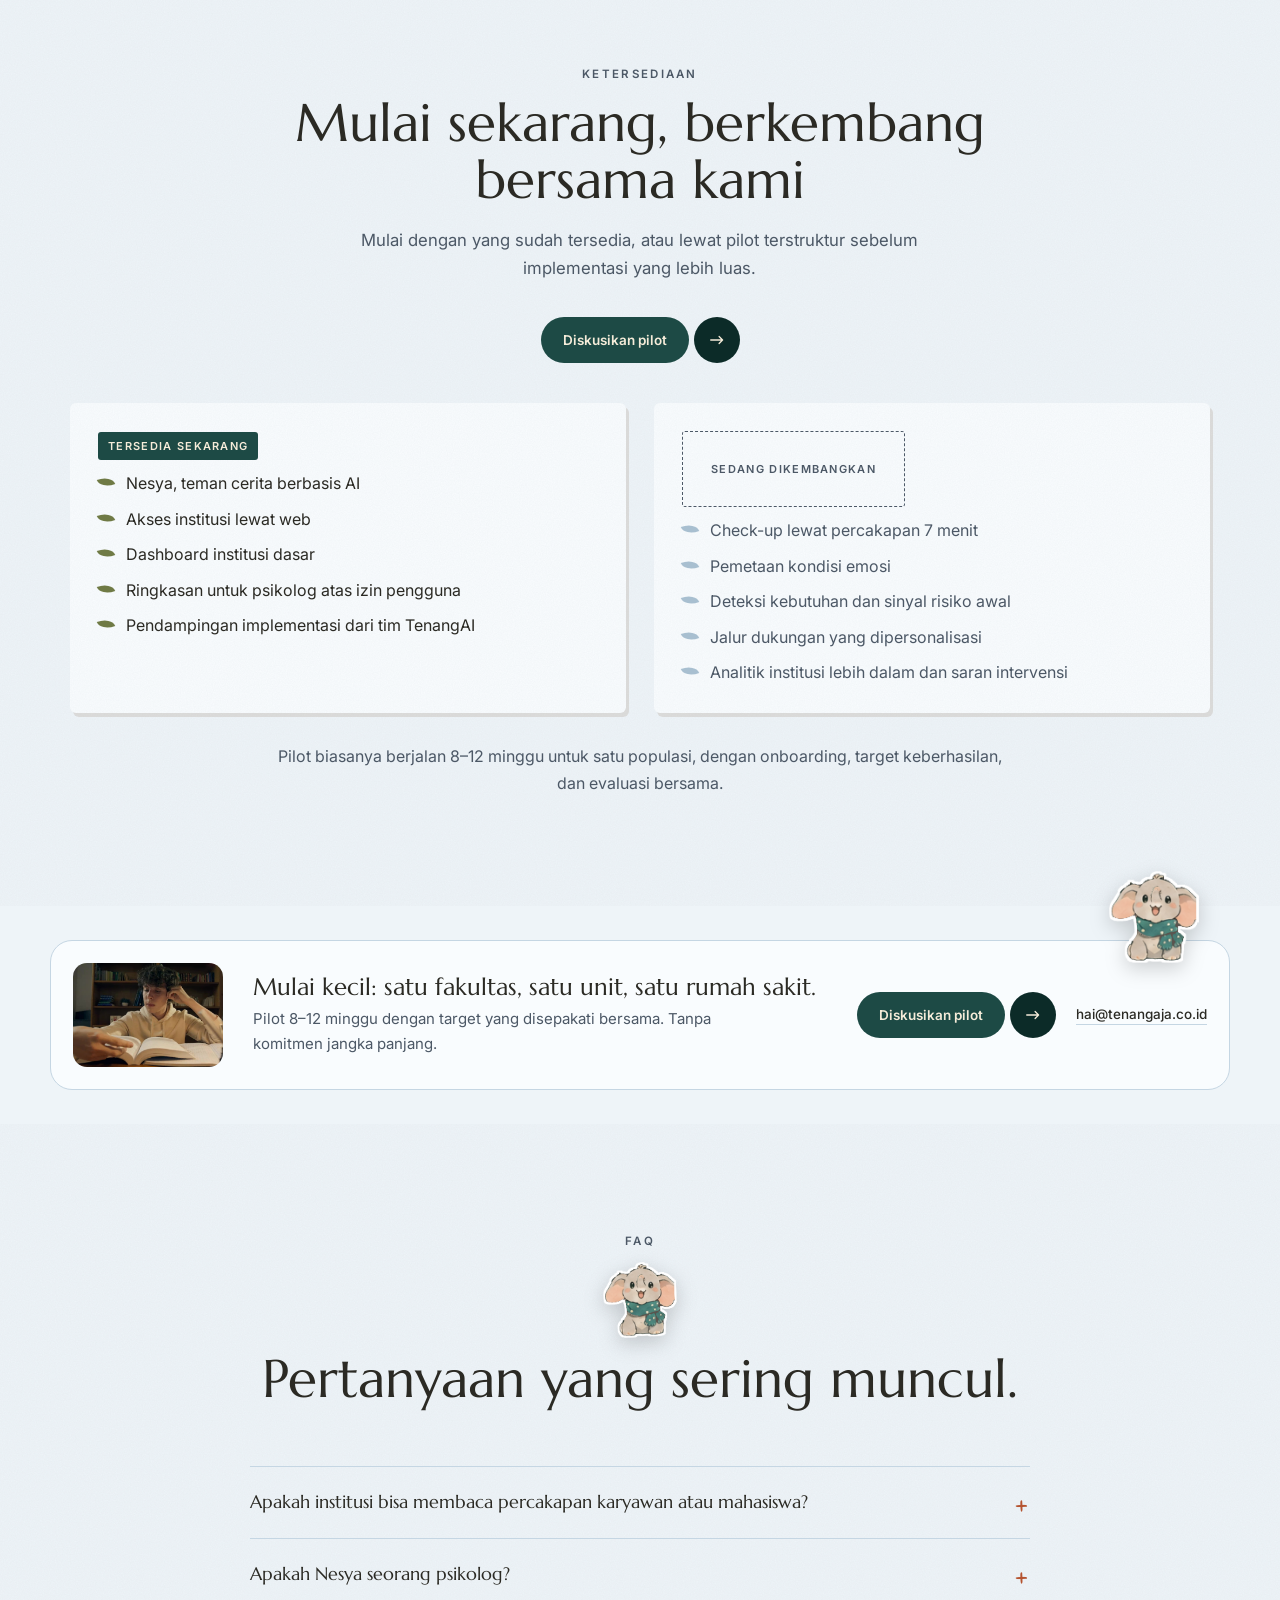
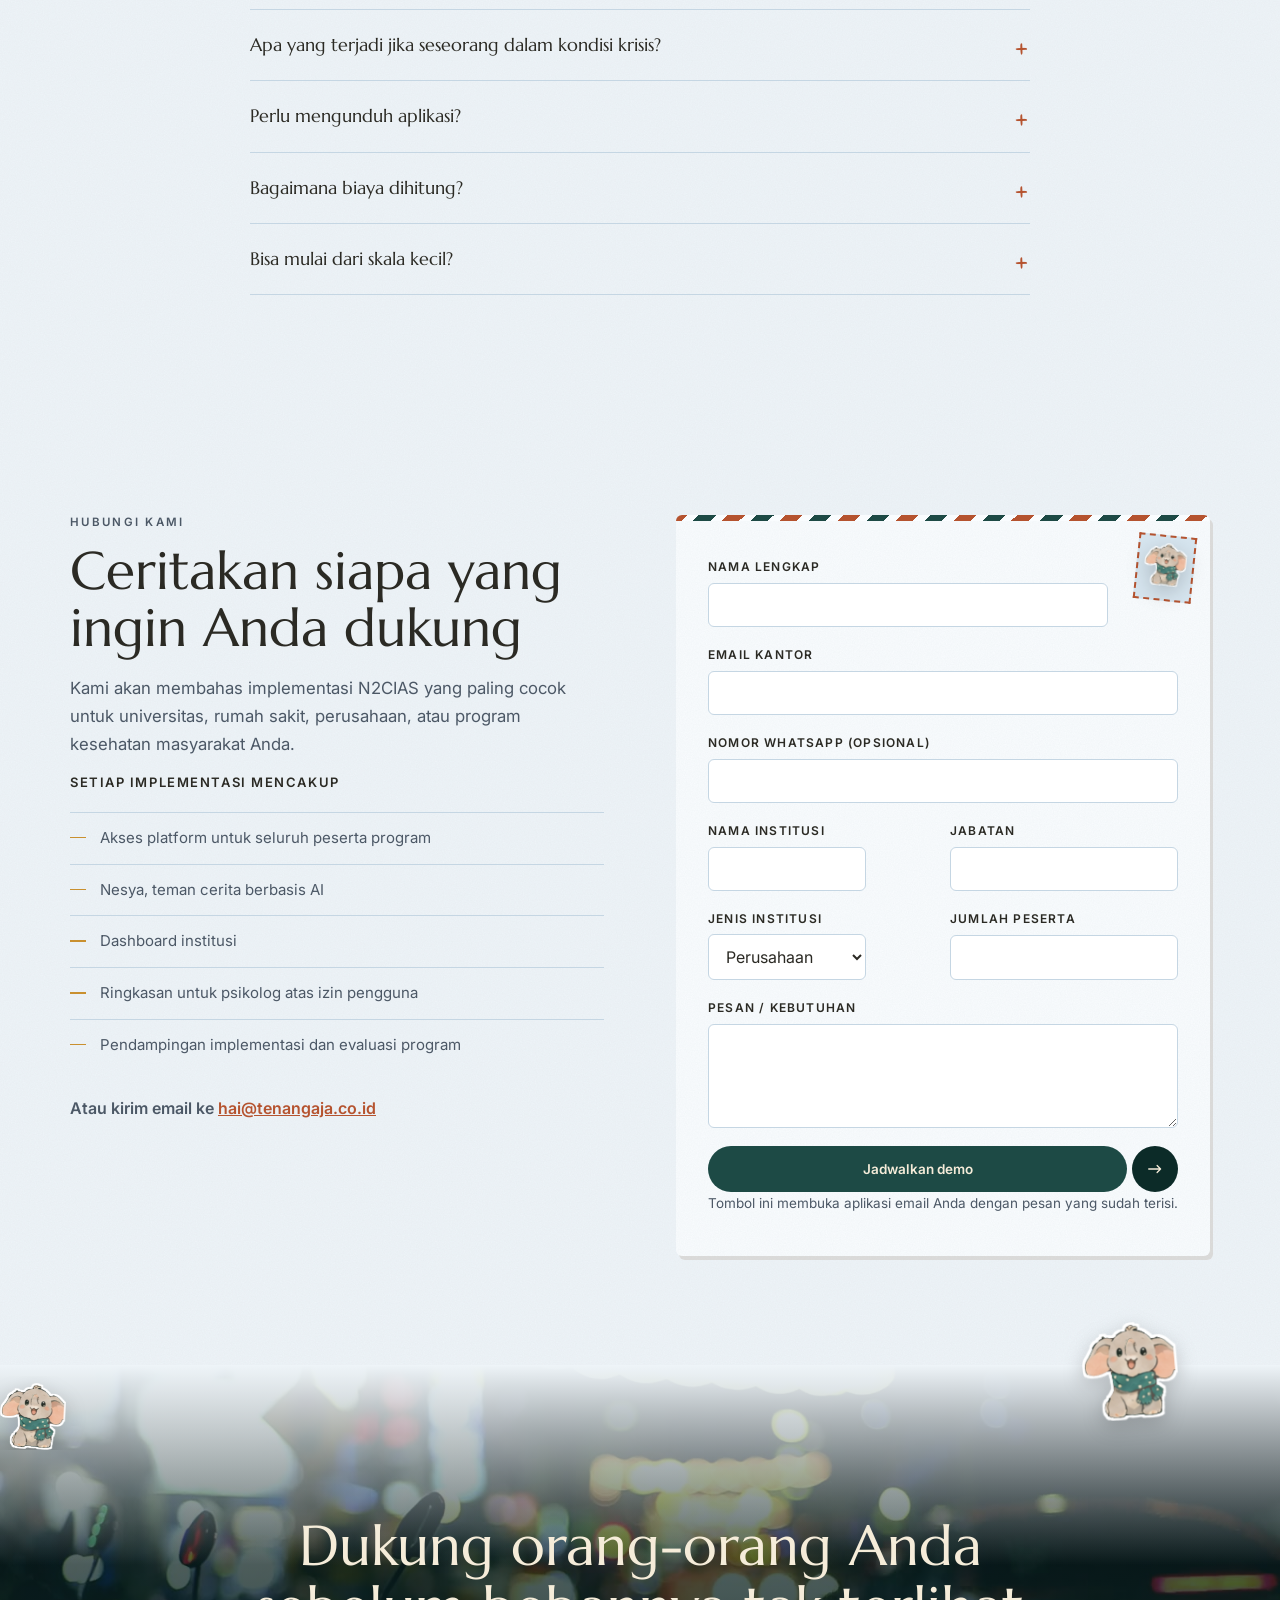
==== commit 2bce2b32: "Revert the page transition between the website and the demo console This reverts commit d5e8cea.  Co" ====
(no text change in the page or its own stylesheets)
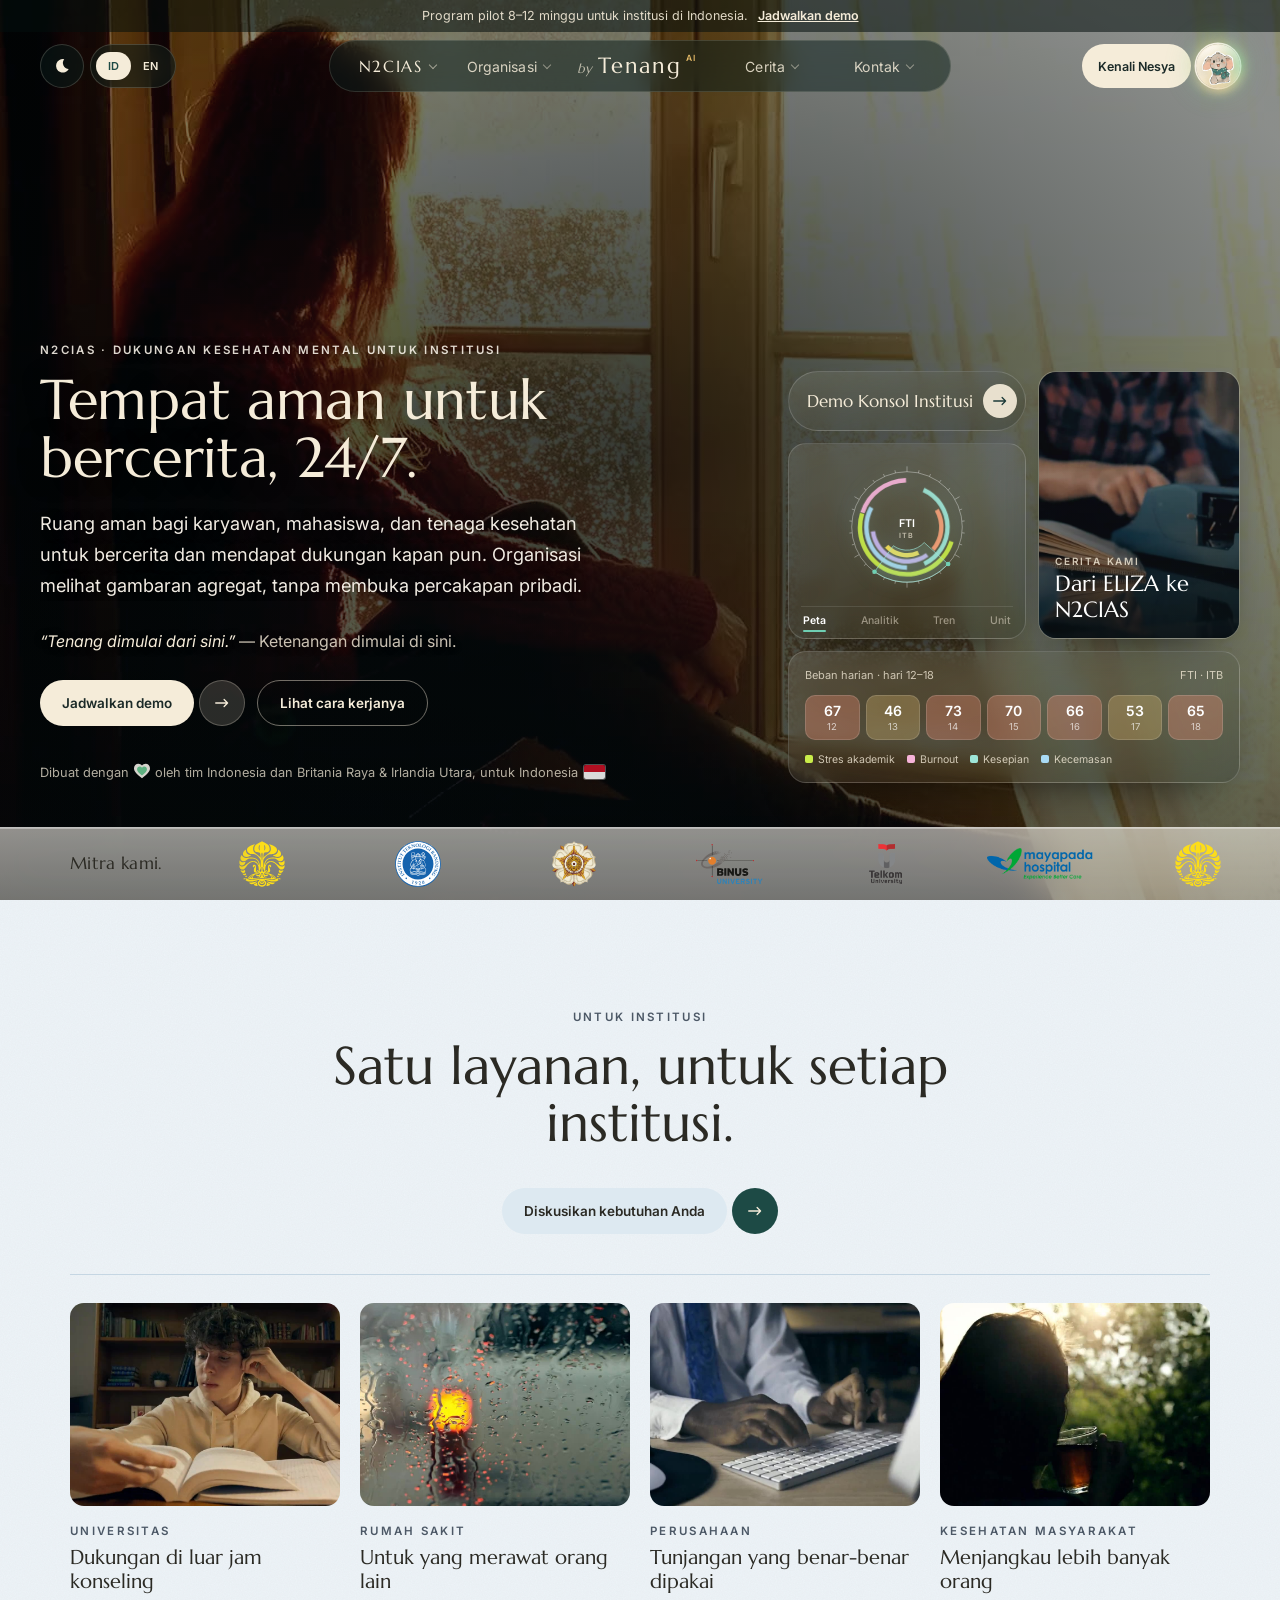
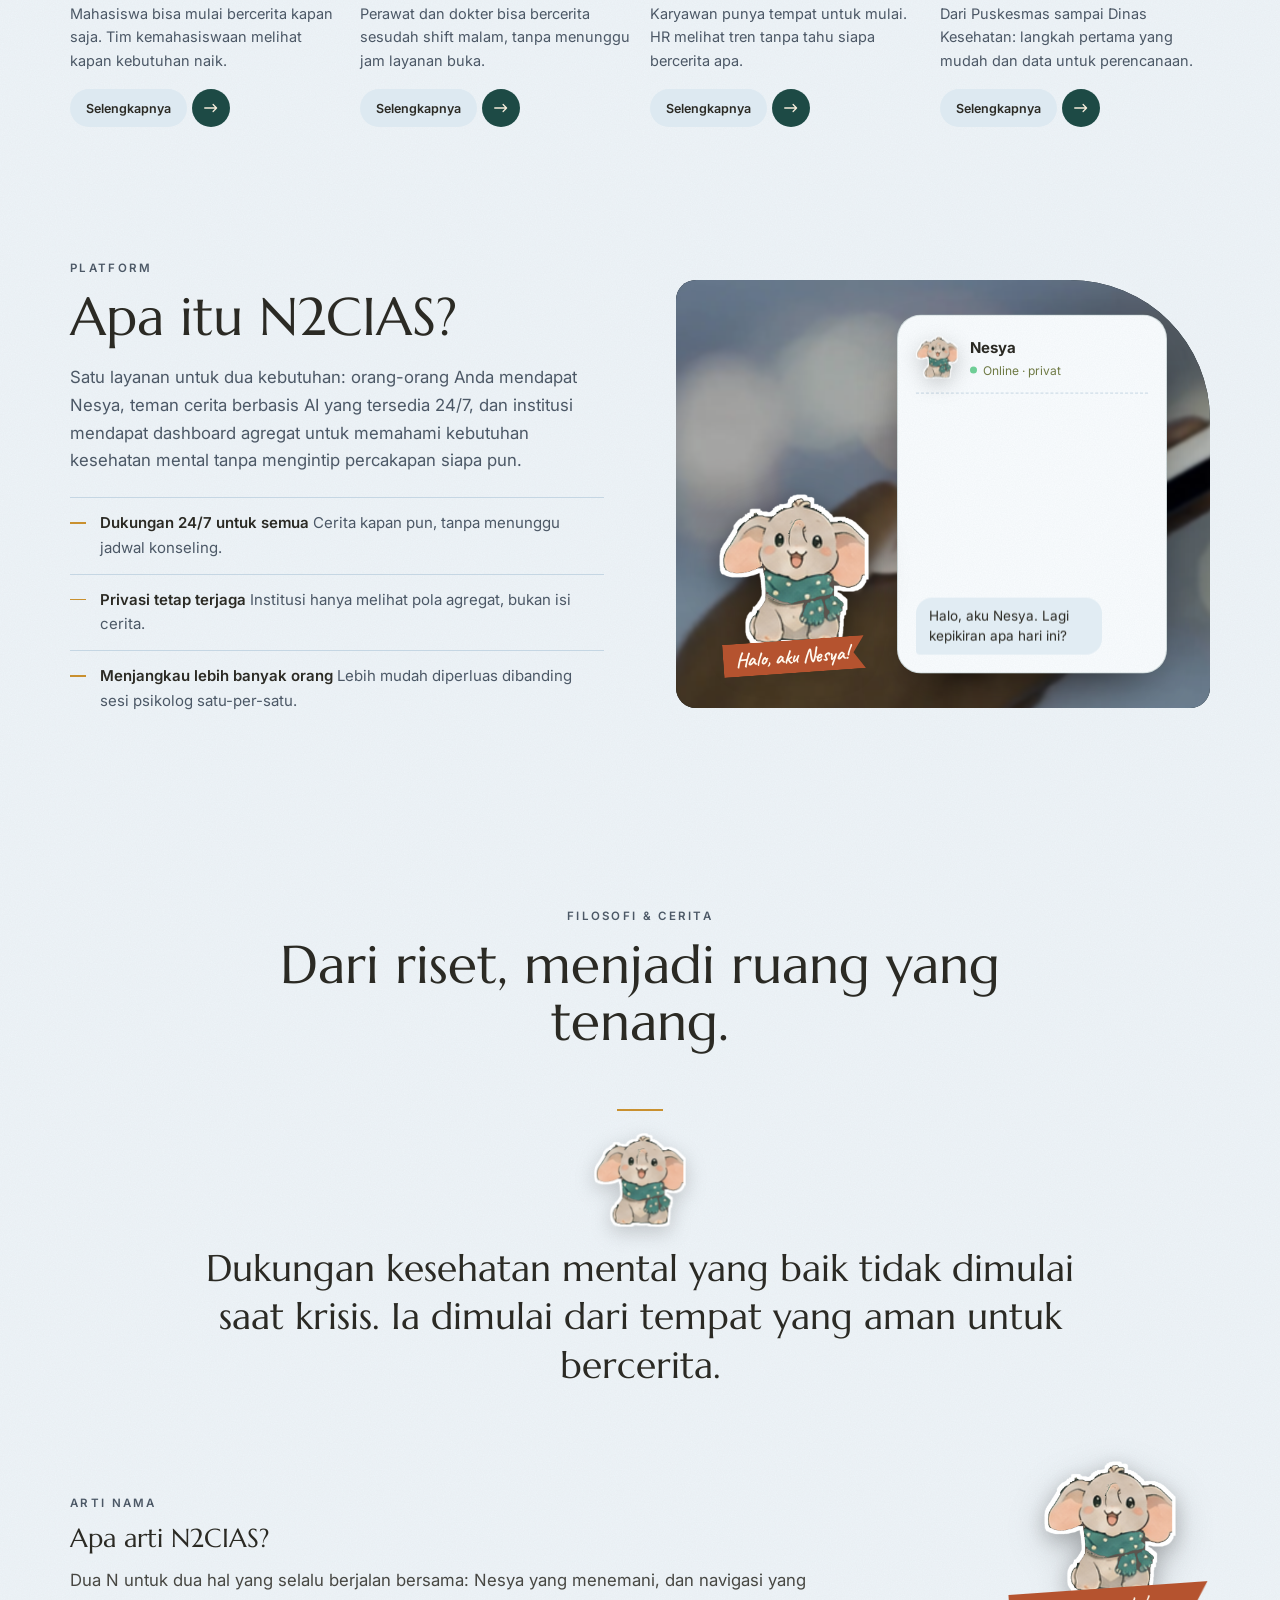
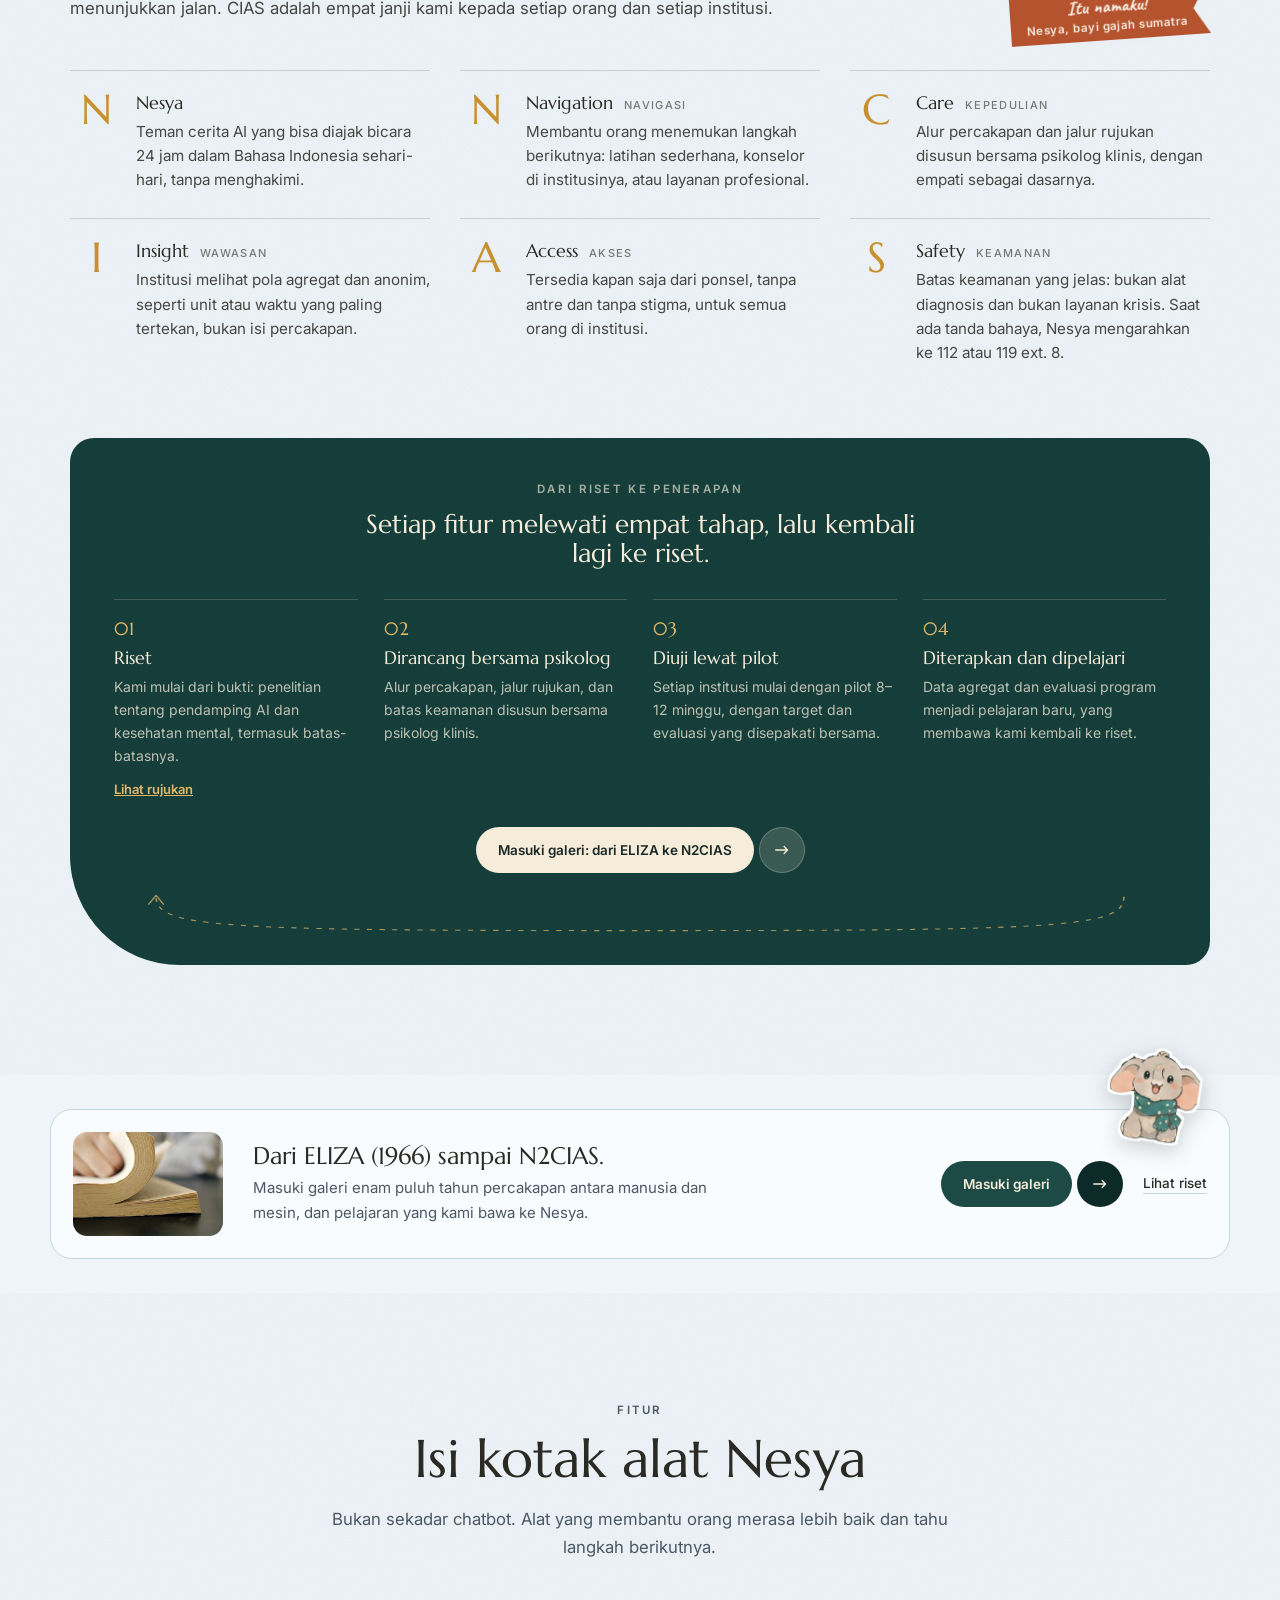
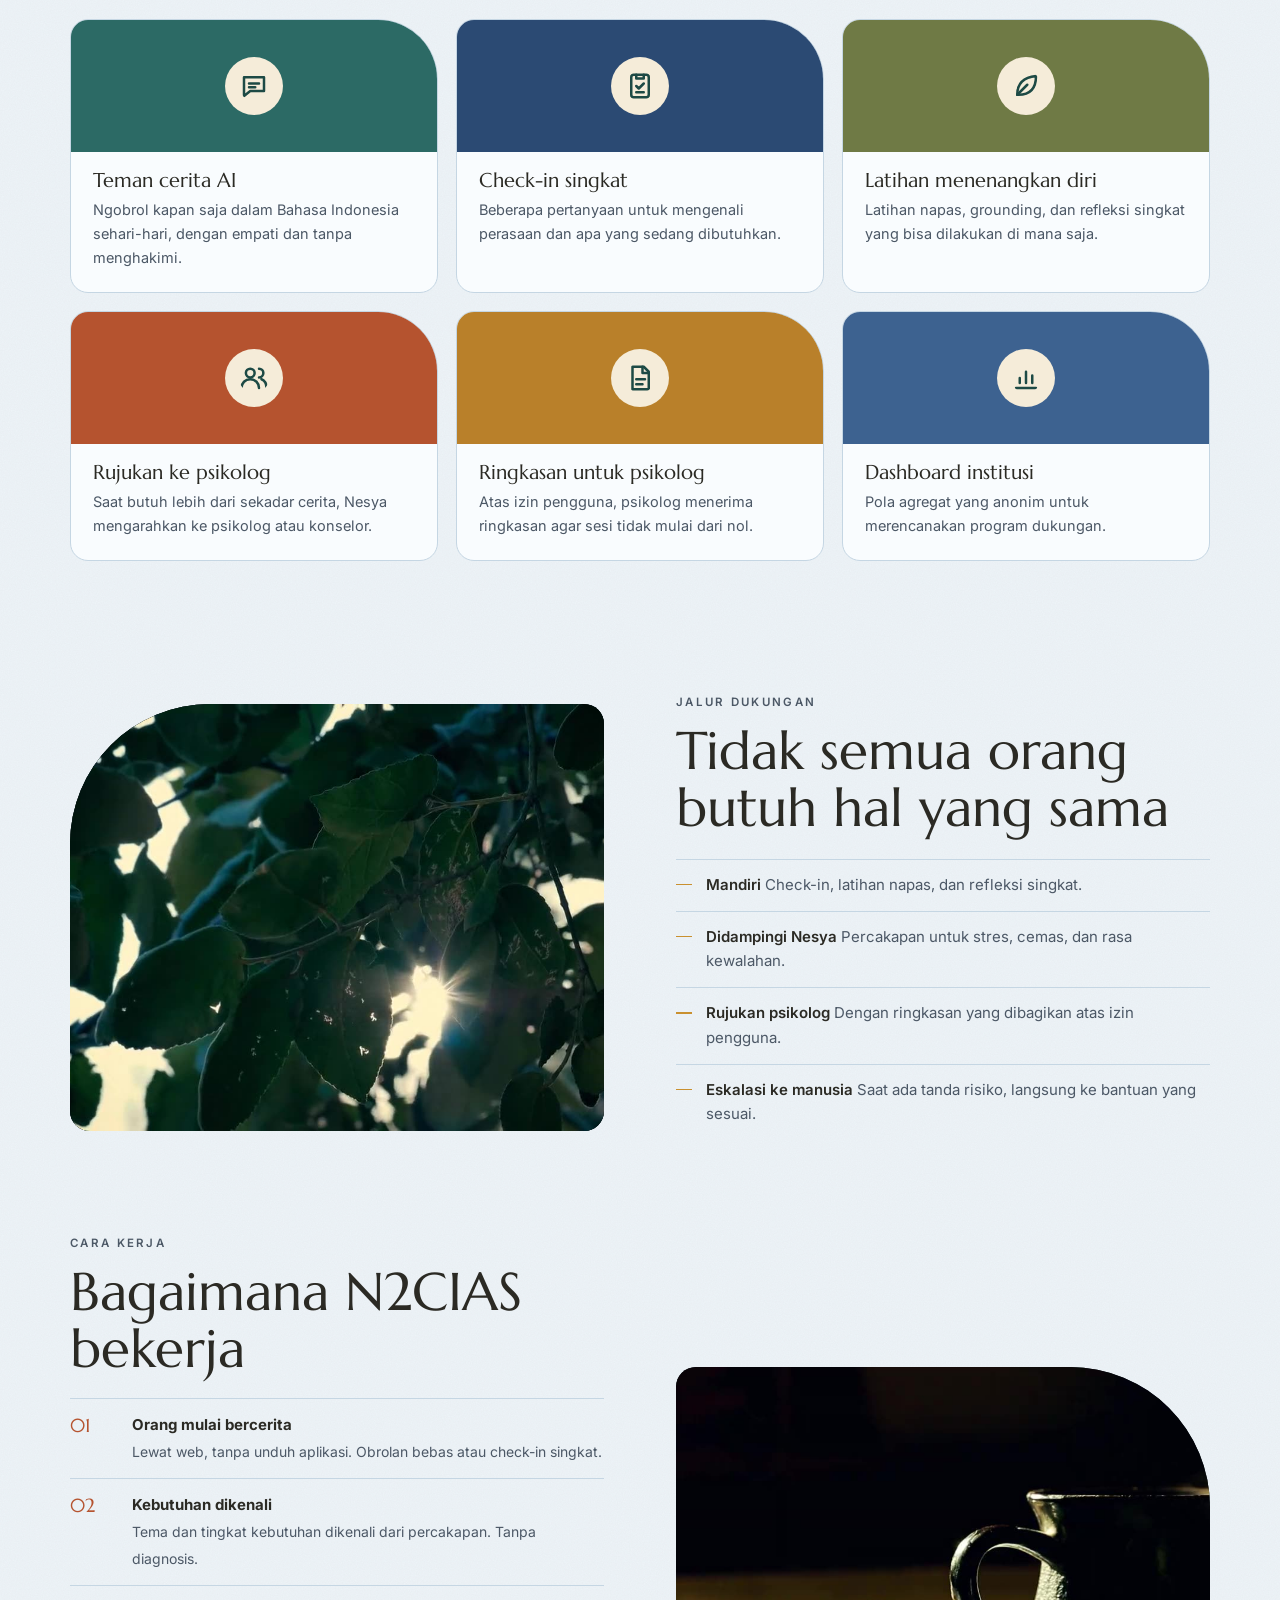
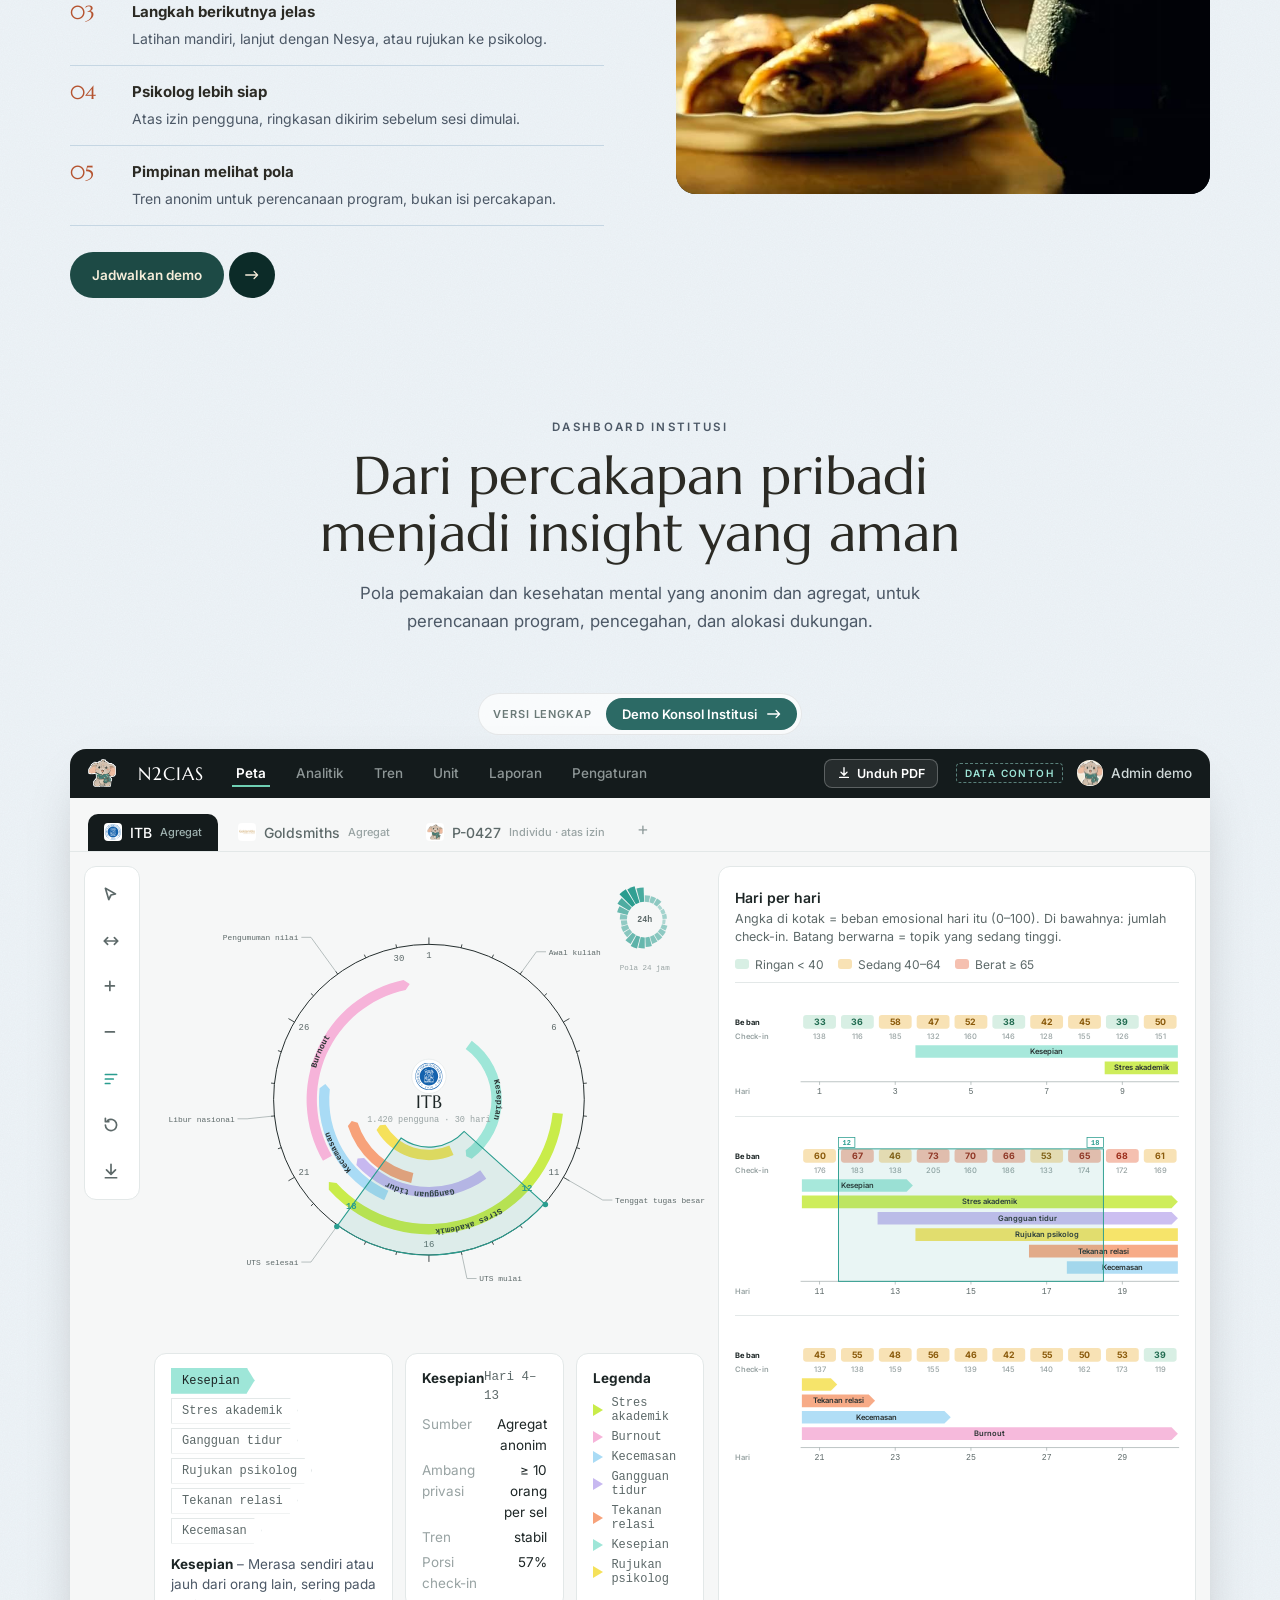
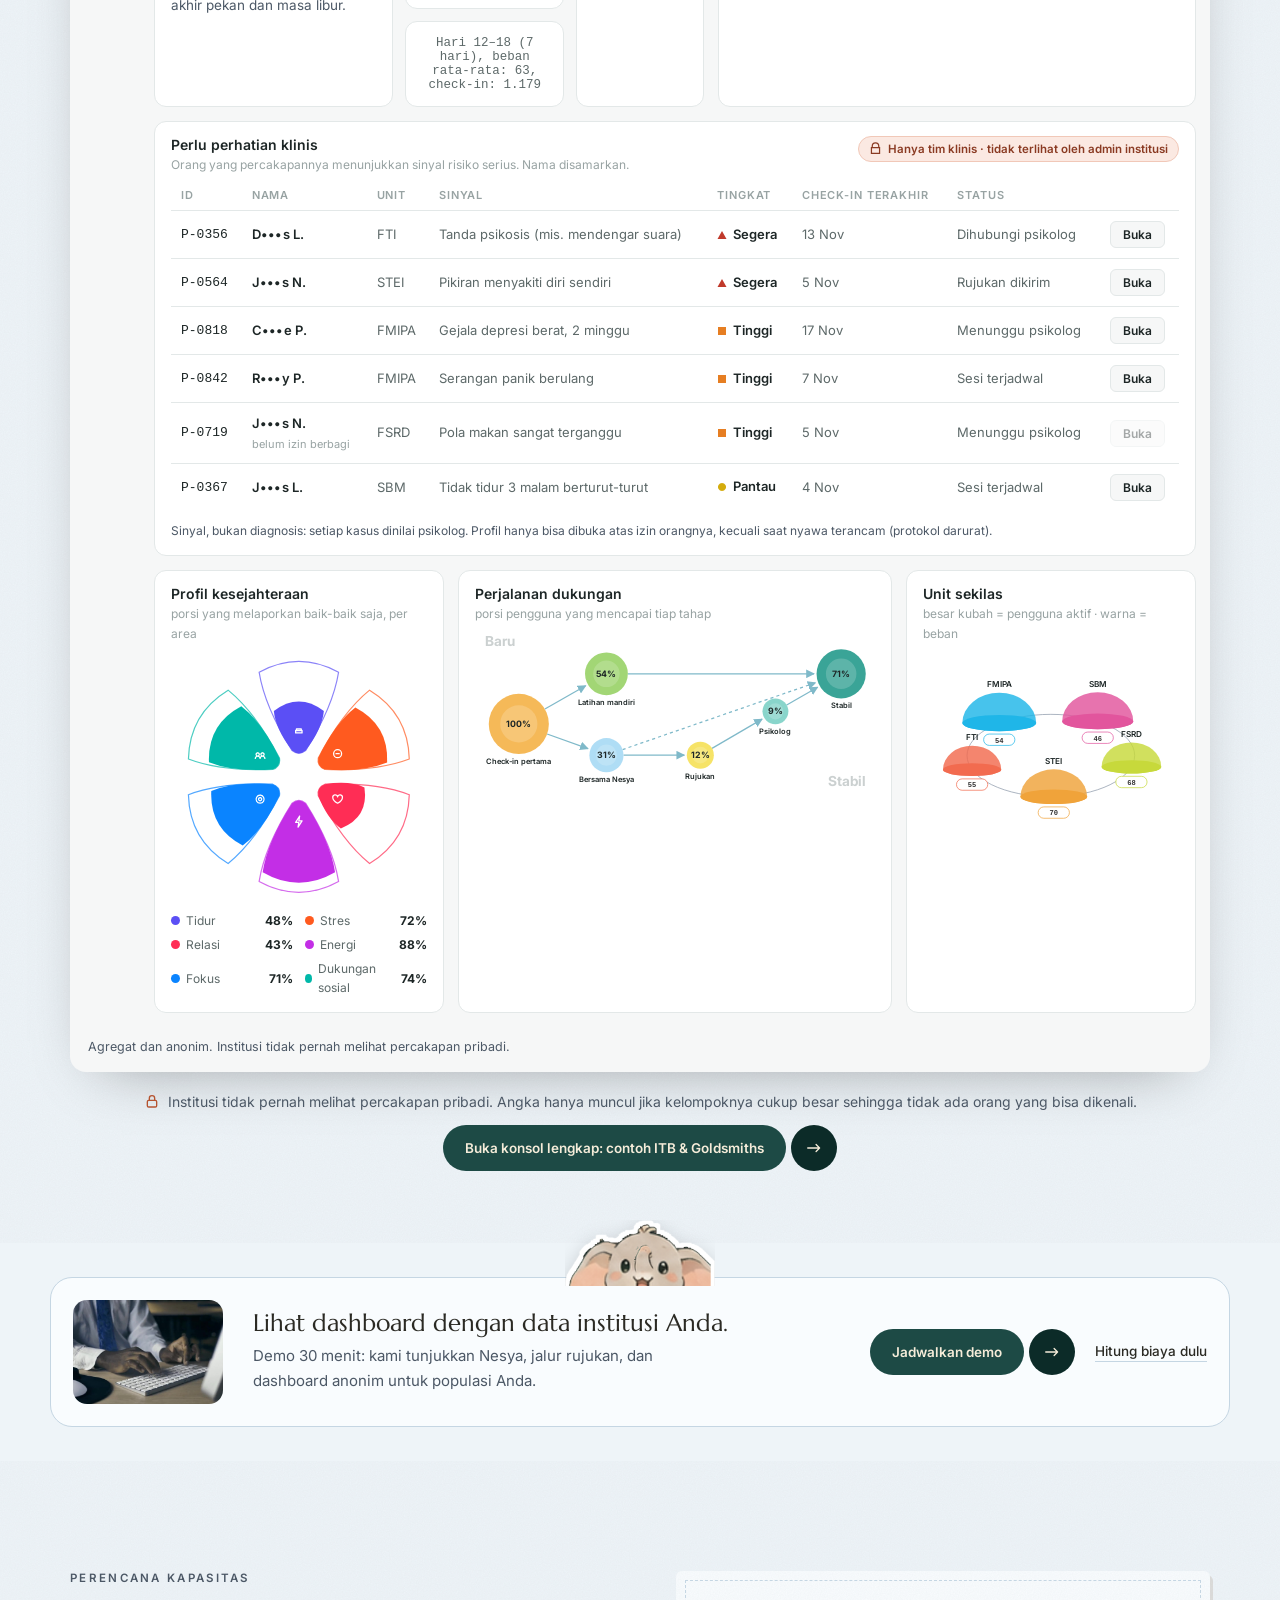
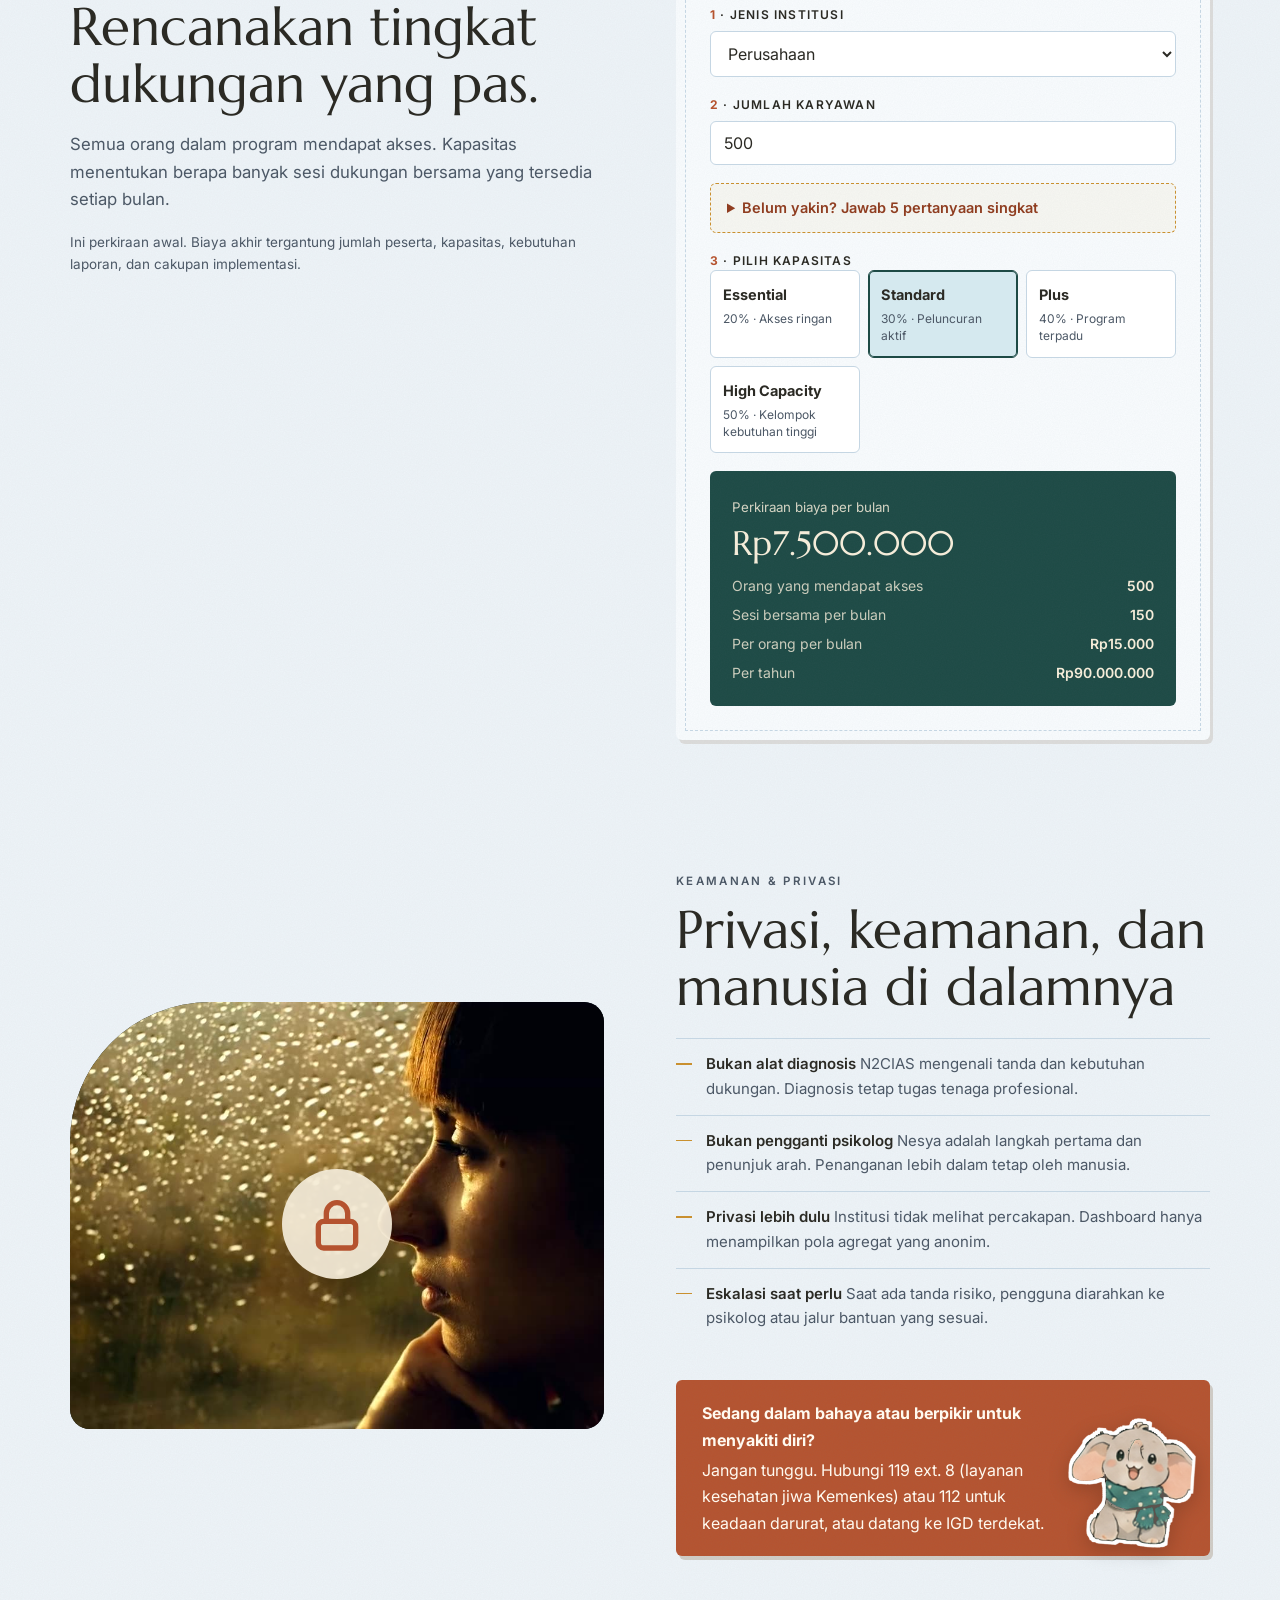
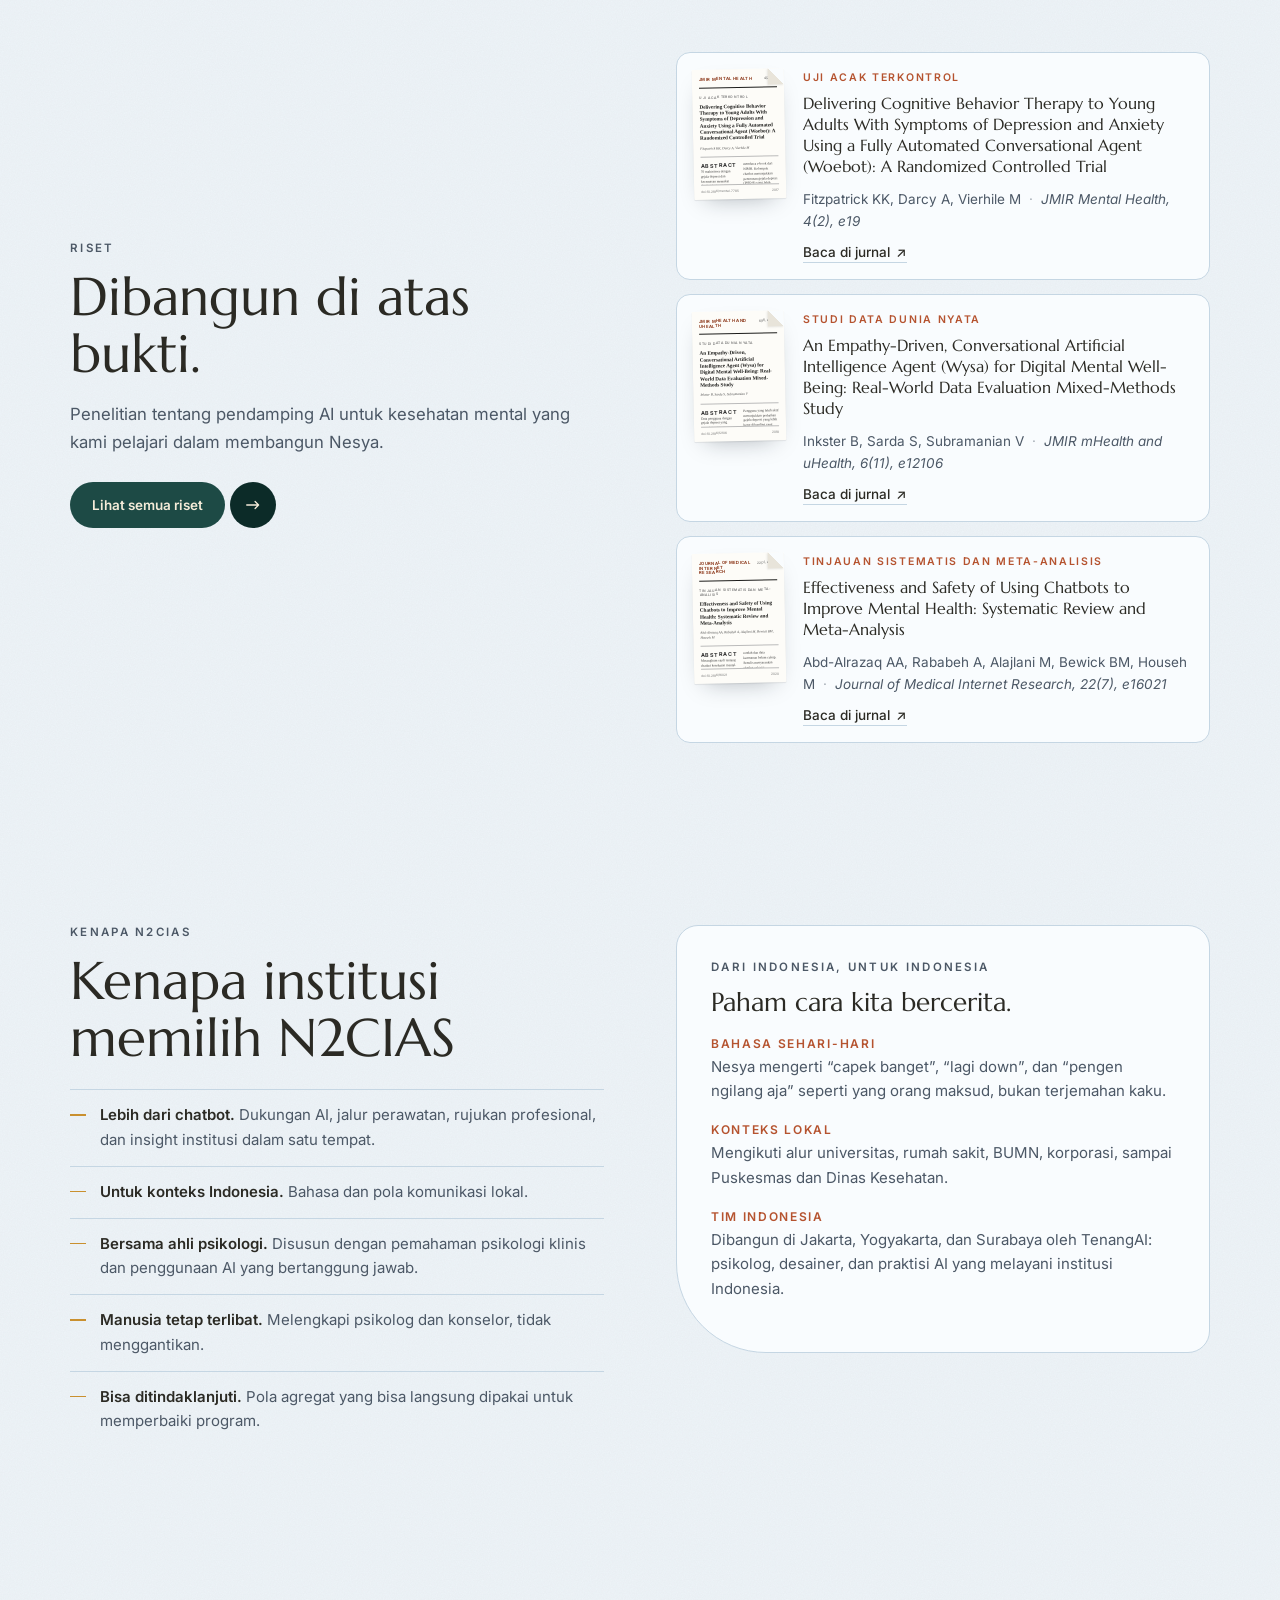
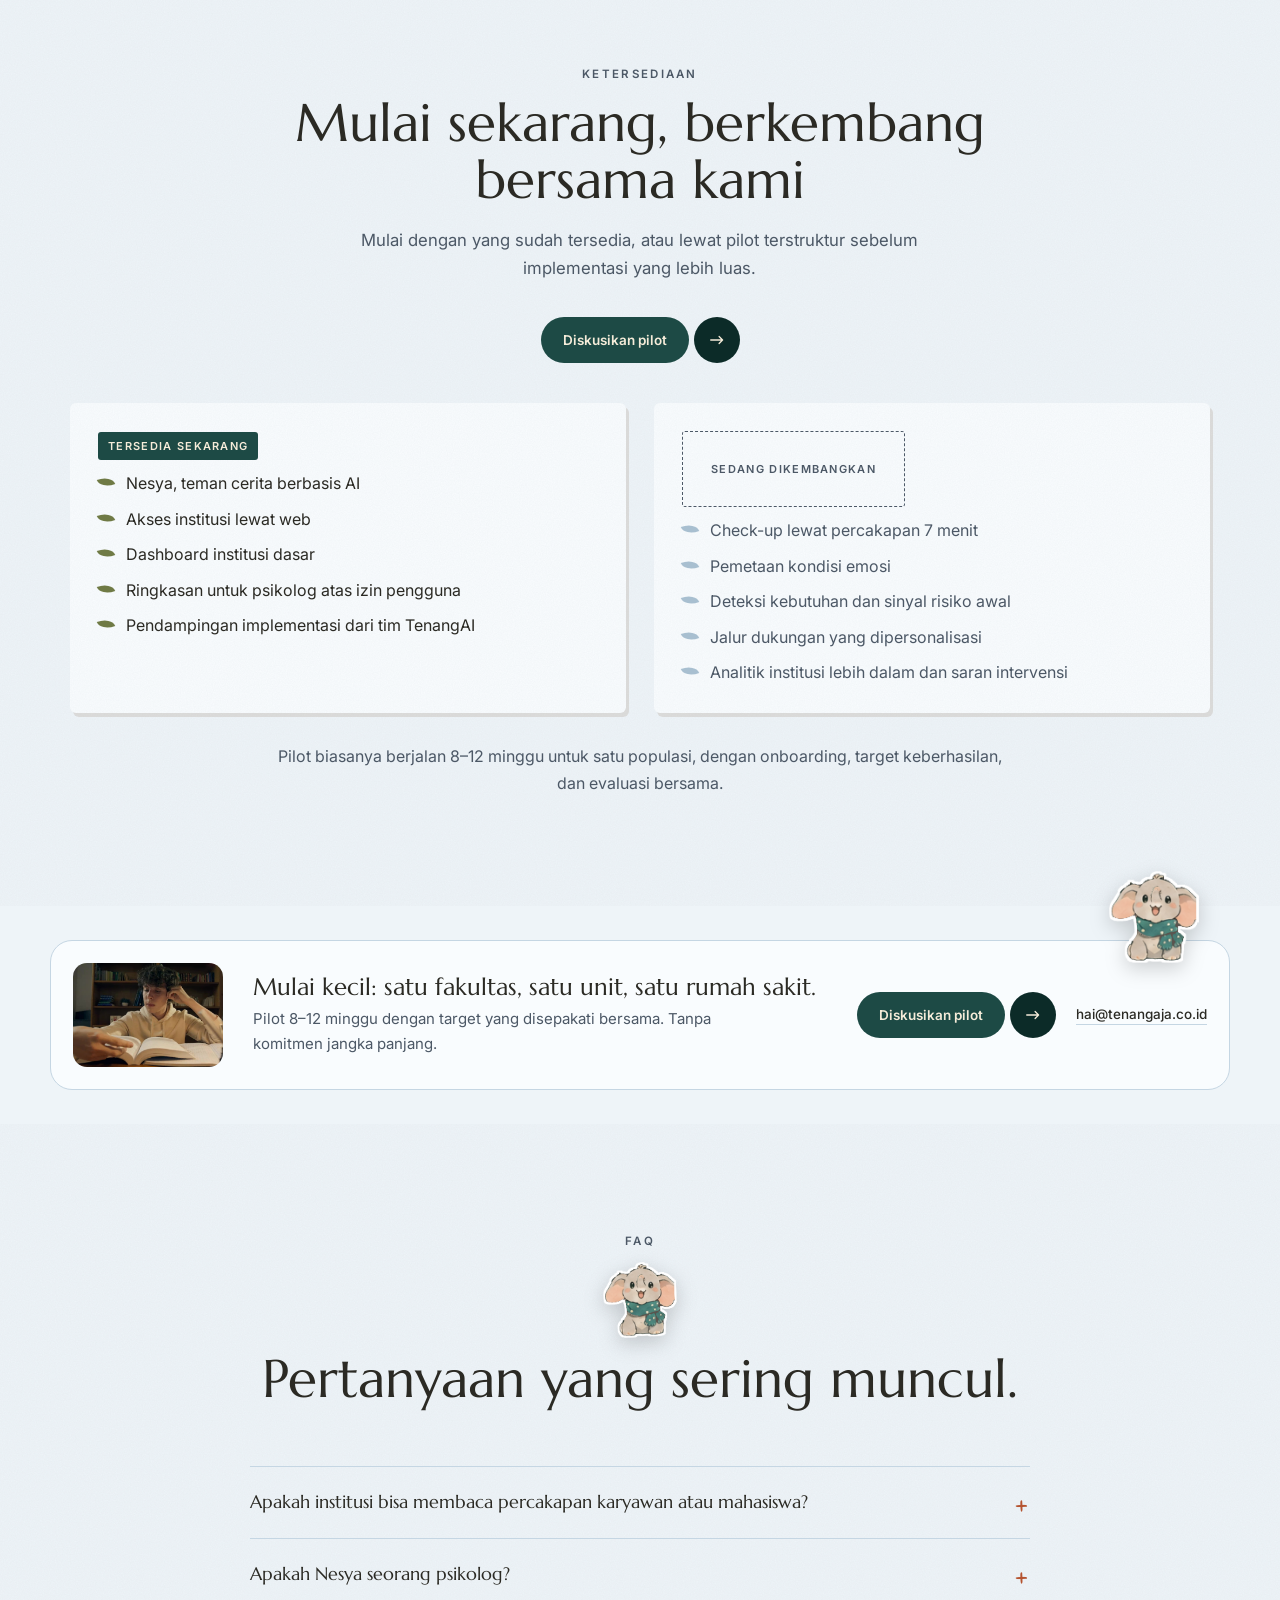
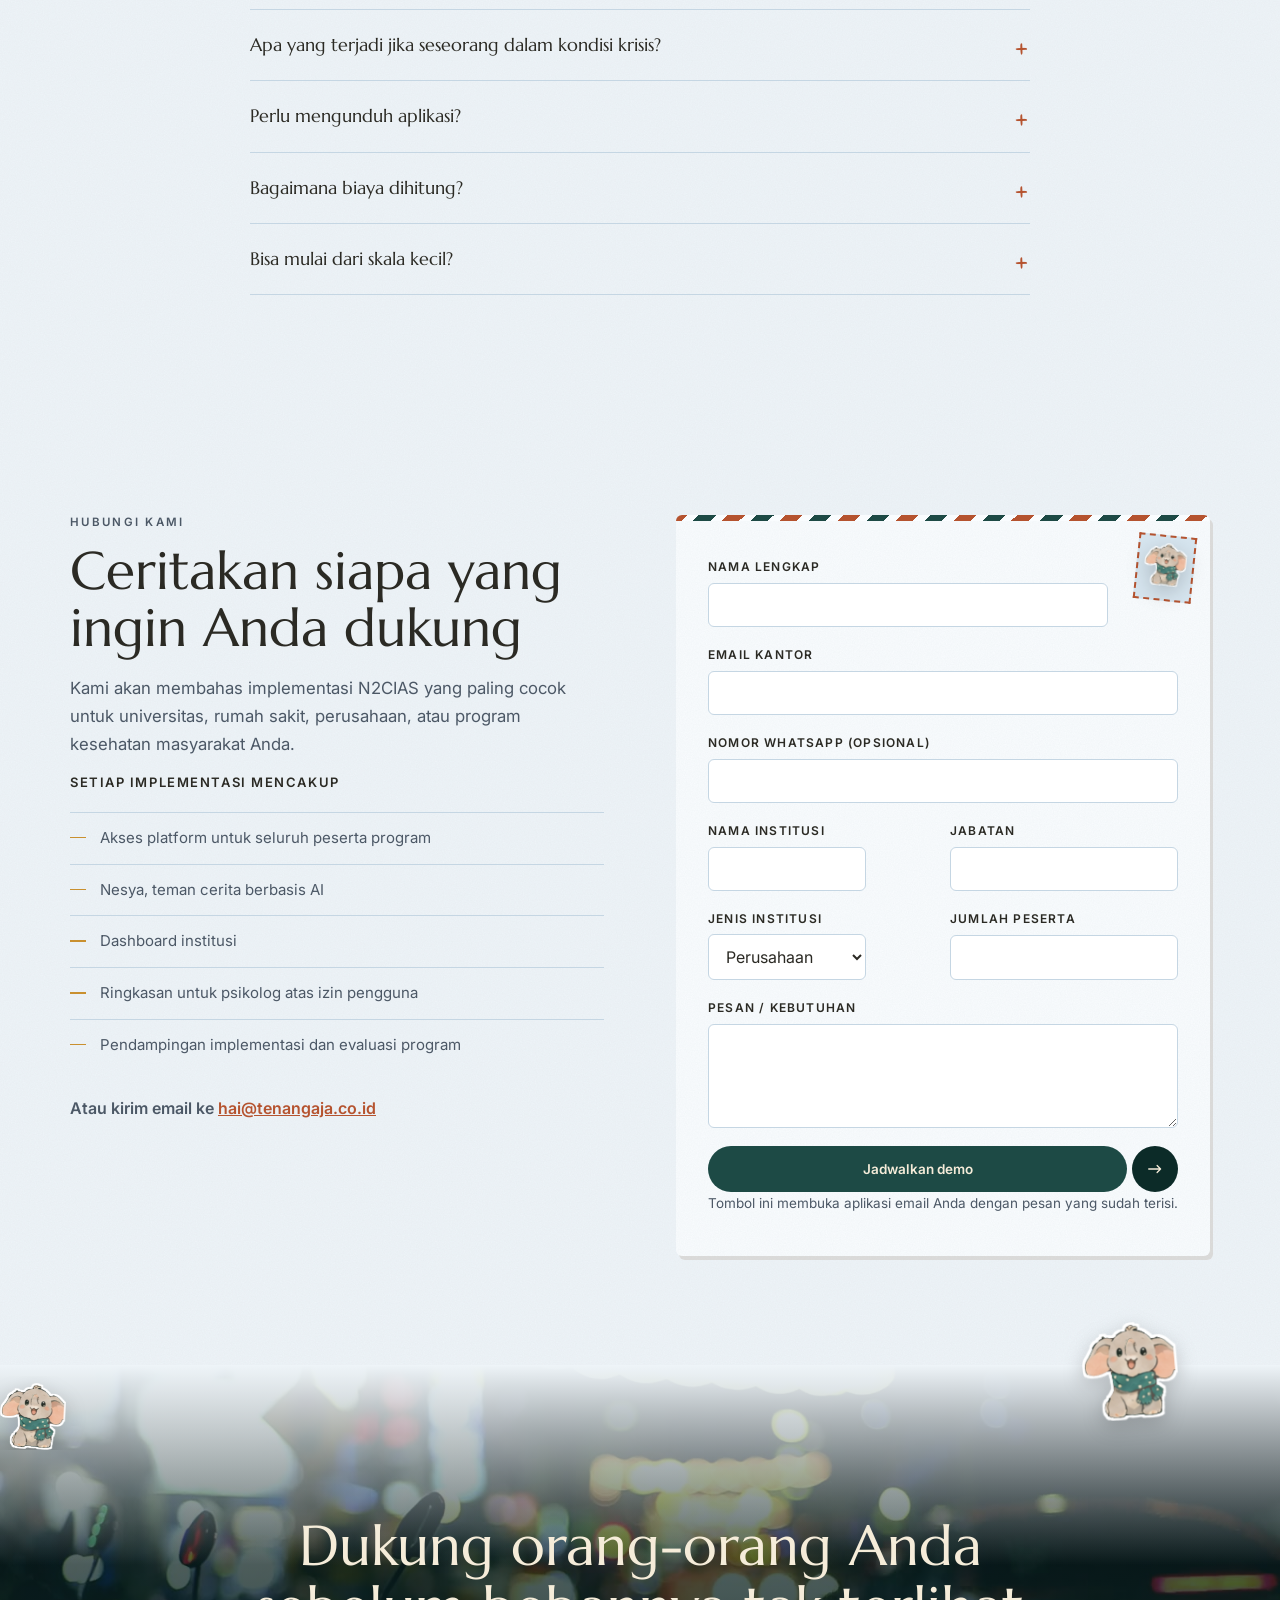
==== commit 3e5b5e9c: "Restore the page transition between the website and the demo console This reverts commit 2bce2b3.  C" ====
--- a/index.html
+++ b/index.html
@@ -15,7 +15,7 @@
 <link rel="preconnect" href="https://fonts.googleapis.com">
 <link rel="preconnect" href="https://fonts.gstatic.com" crossorigin>
 <link href="https://fonts.googleapis.com/css2?family=Caveat:wght@500;700&family=Marcellus&family=Inter:wght@400;500;600&display=swap" rel="stylesheet">
-<link rel="stylesheet" href="styles.css?v=5476826f">
+<link rel="stylesheet" href="styles.css?v=c1d4eb65">
 <script>
   // Set light/dark before the page paints: saved choice first, then the system setting.
   (function () {
@@ -25,6 +25,7 @@
     document.documentElement.setAttribute("data-mode", m);
   })();
 </script>
+<script src="vt.js?v=b88d1577"></script>
 </head>
 <body>
 
--- a/styles.css
+++ b/styles.css
@@ -2928,3 +2928,16 @@
 .cx-dv .dv-card p, .cx-dv .dv-card h4, .cx-dv .dv-actions li, .cx-dv .dv-bars li { font-family: var(--sans); }
 .dash-demo b span { padding: 0; color: inherit; letter-spacing: 0; text-transform: none; font-size: 13px; }
 .dash-after { max-width: 1180px; margin: 14px auto 0; text-align: center; } .dash-after .dash-foot { justify-content: center; } .dash-after .dash-more { margin-top: 12px; }
+
+/* page transition between the website and the demo console (vt.js) */
+@view-transition { navigation: auto; }
+::view-transition-group(n2-console) { animation-duration: .75s; animation-timing-function: cubic-bezier(.2,.8,.2,1); }
+::view-transition-old(n2-console), ::view-transition-new(n2-console) { animation-duration: .75s; }
+::view-transition-old(root) { animation: n2-root-out .5s cubic-bezier(.4,0,.2,1) both; }
+::view-transition-new(root) { animation: n2-root-in .65s cubic-bezier(.2,.8,.2,1) .08s both; }
+@keyframes n2-root-out { to { opacity: 0; transform: scale(.975); filter: blur(4px); } }
+@keyframes n2-root-in { from { opacity: 0; transform: translateY(14px) scale(1.01); } }
+html.n2-leave body { opacity: 0; transform: scale(.985); filter: blur(4px); transition: opacity .34s ease, transform .34s ease, filter .34s ease; }
+html.n2-enter body { animation: n2-root-in .6s cubic-bezier(.2,.8,.2,1) both; }
+@media (prefers-reduced-motion: reduce) { ::view-transition-group(*), ::view-transition-old(*), ::view-transition-new(*) { animation: none !important; } }
+html.n2-back .hb > a, html.n2-back .hb .mw-arc, html.n2-back .hb .pk-chips > span { animation: none !important; }
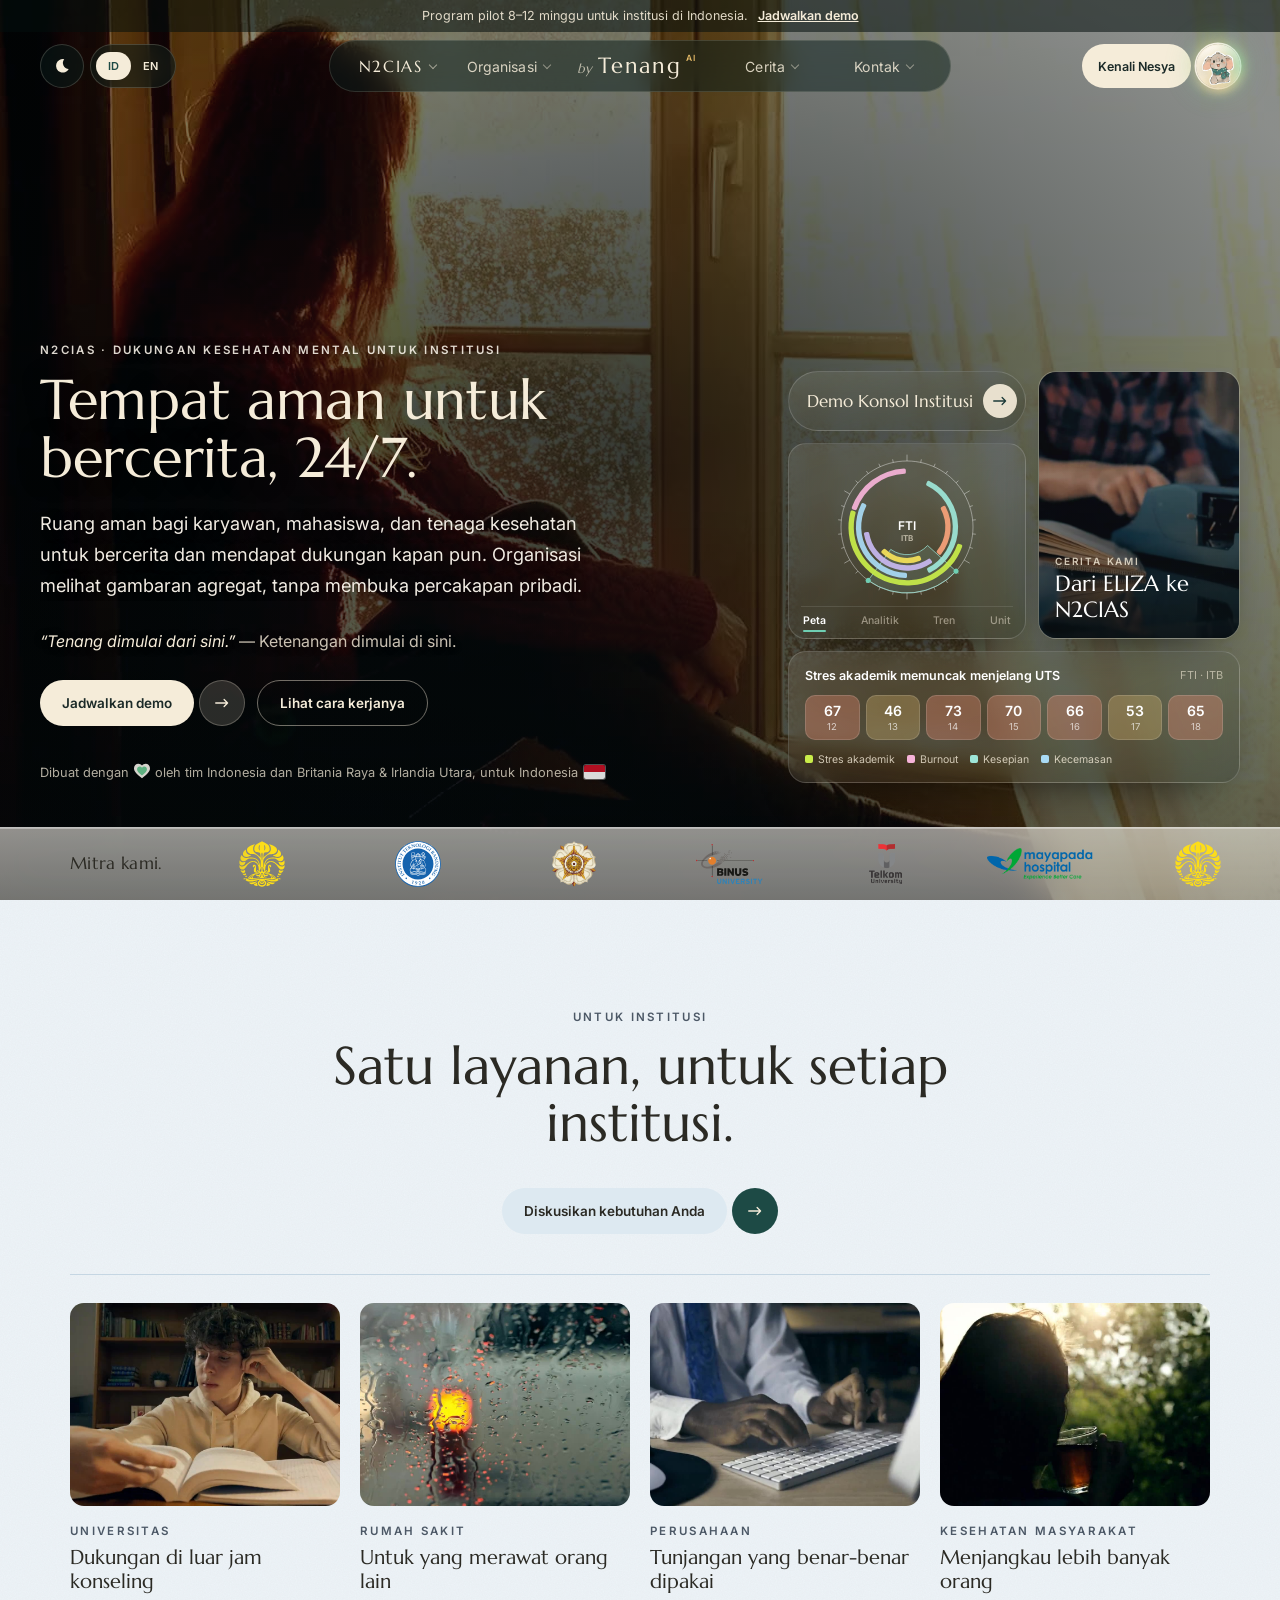
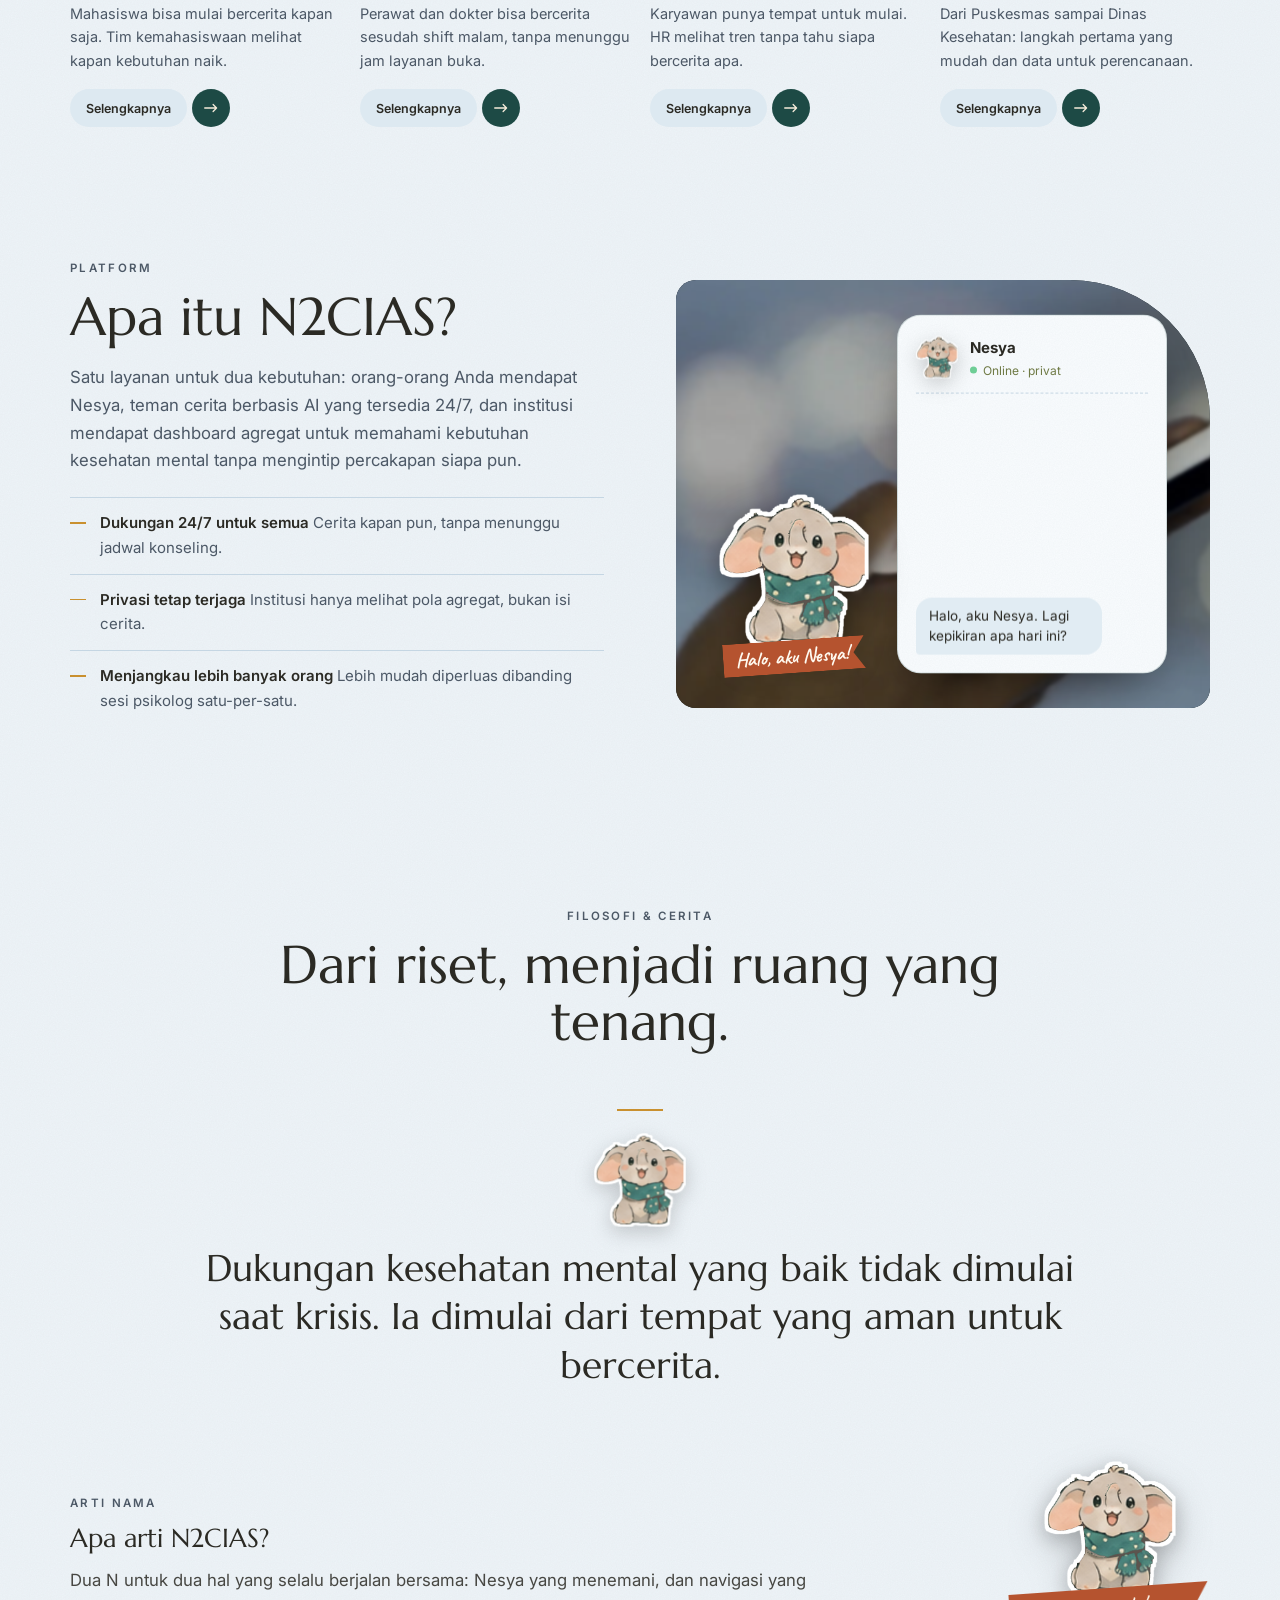
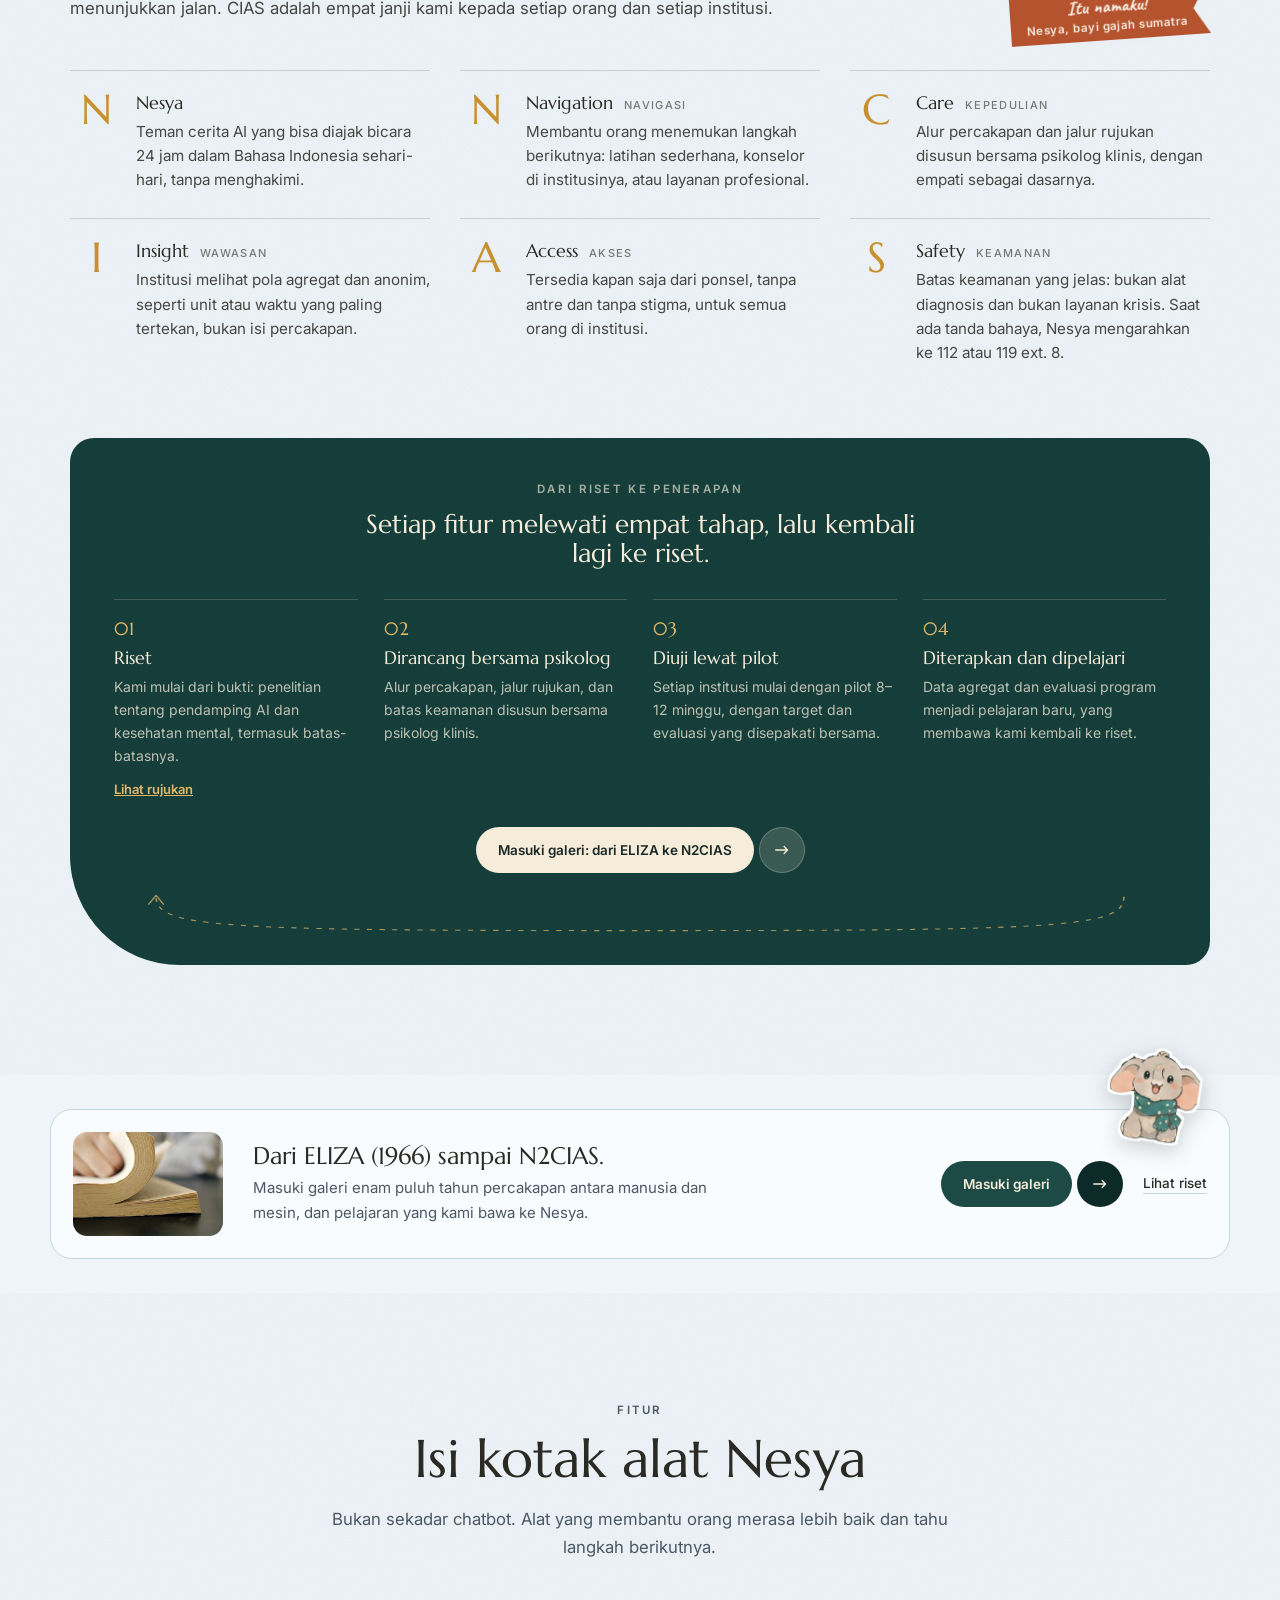
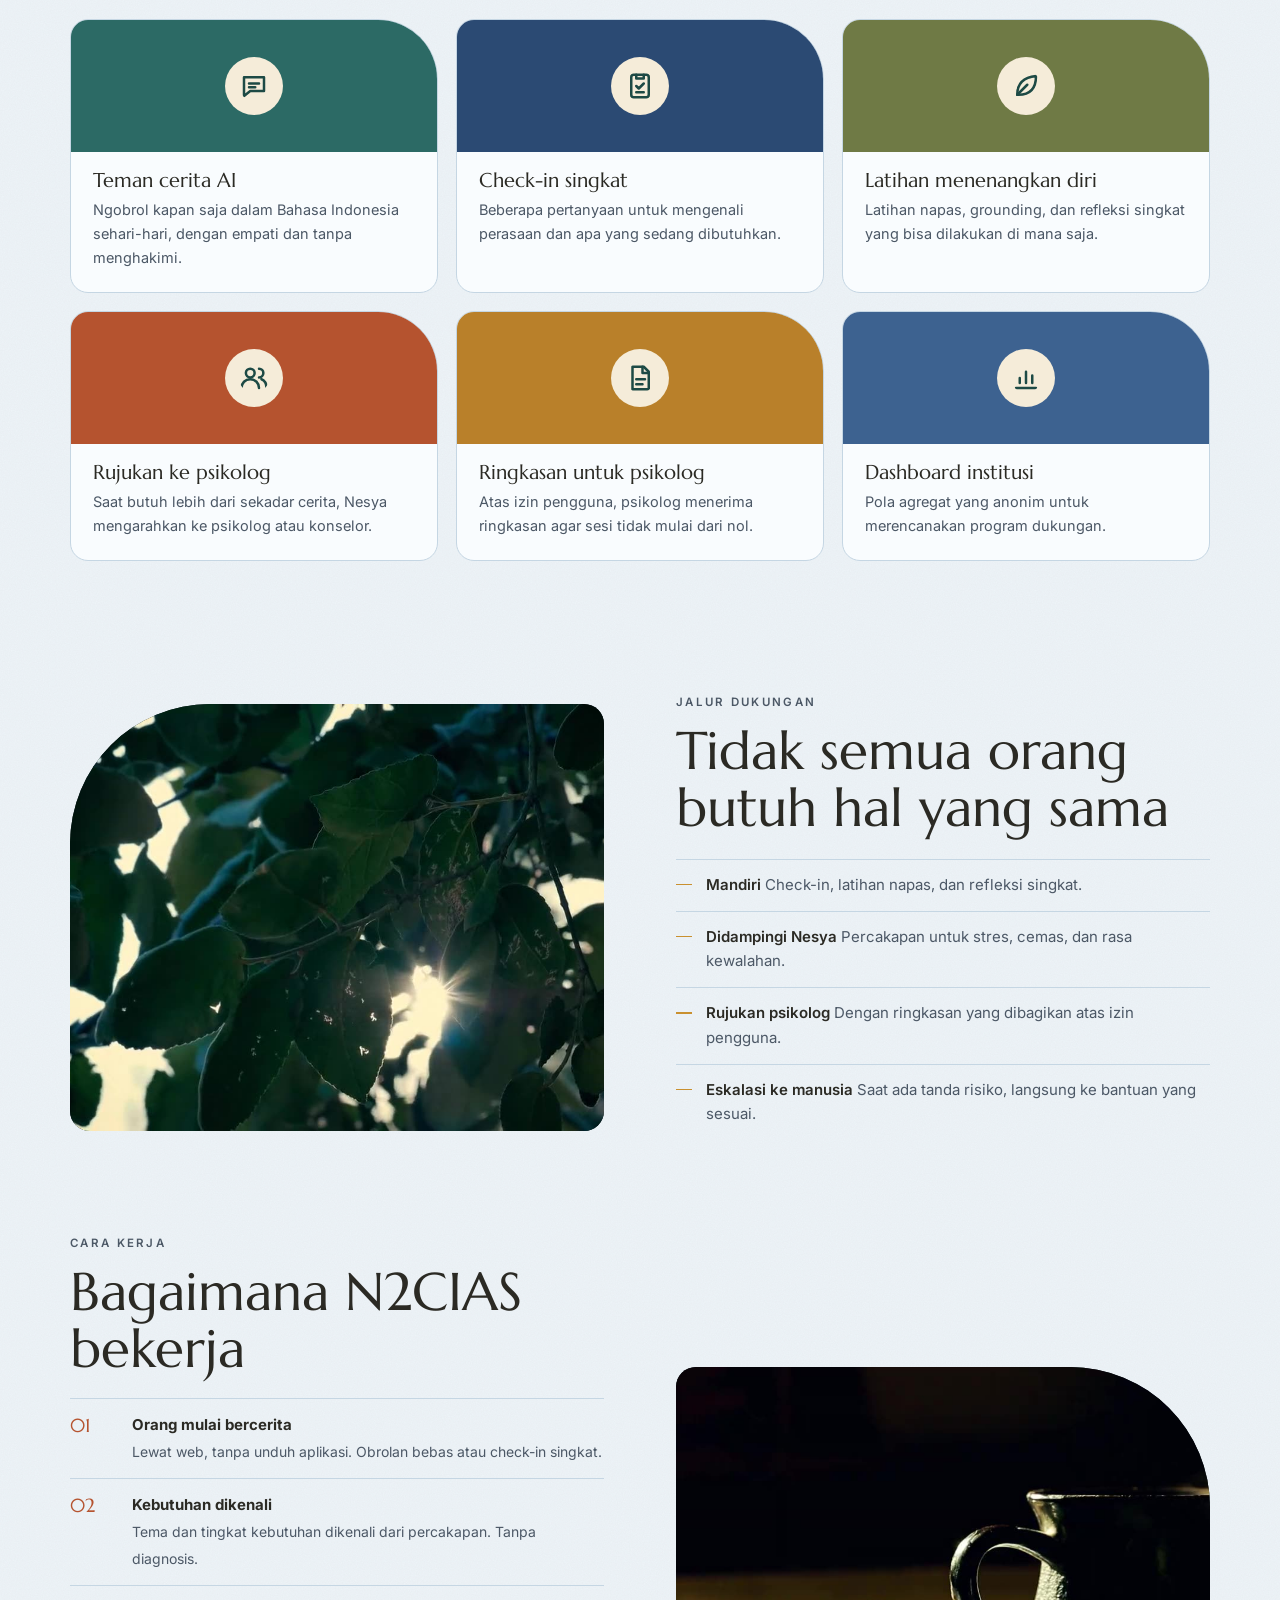
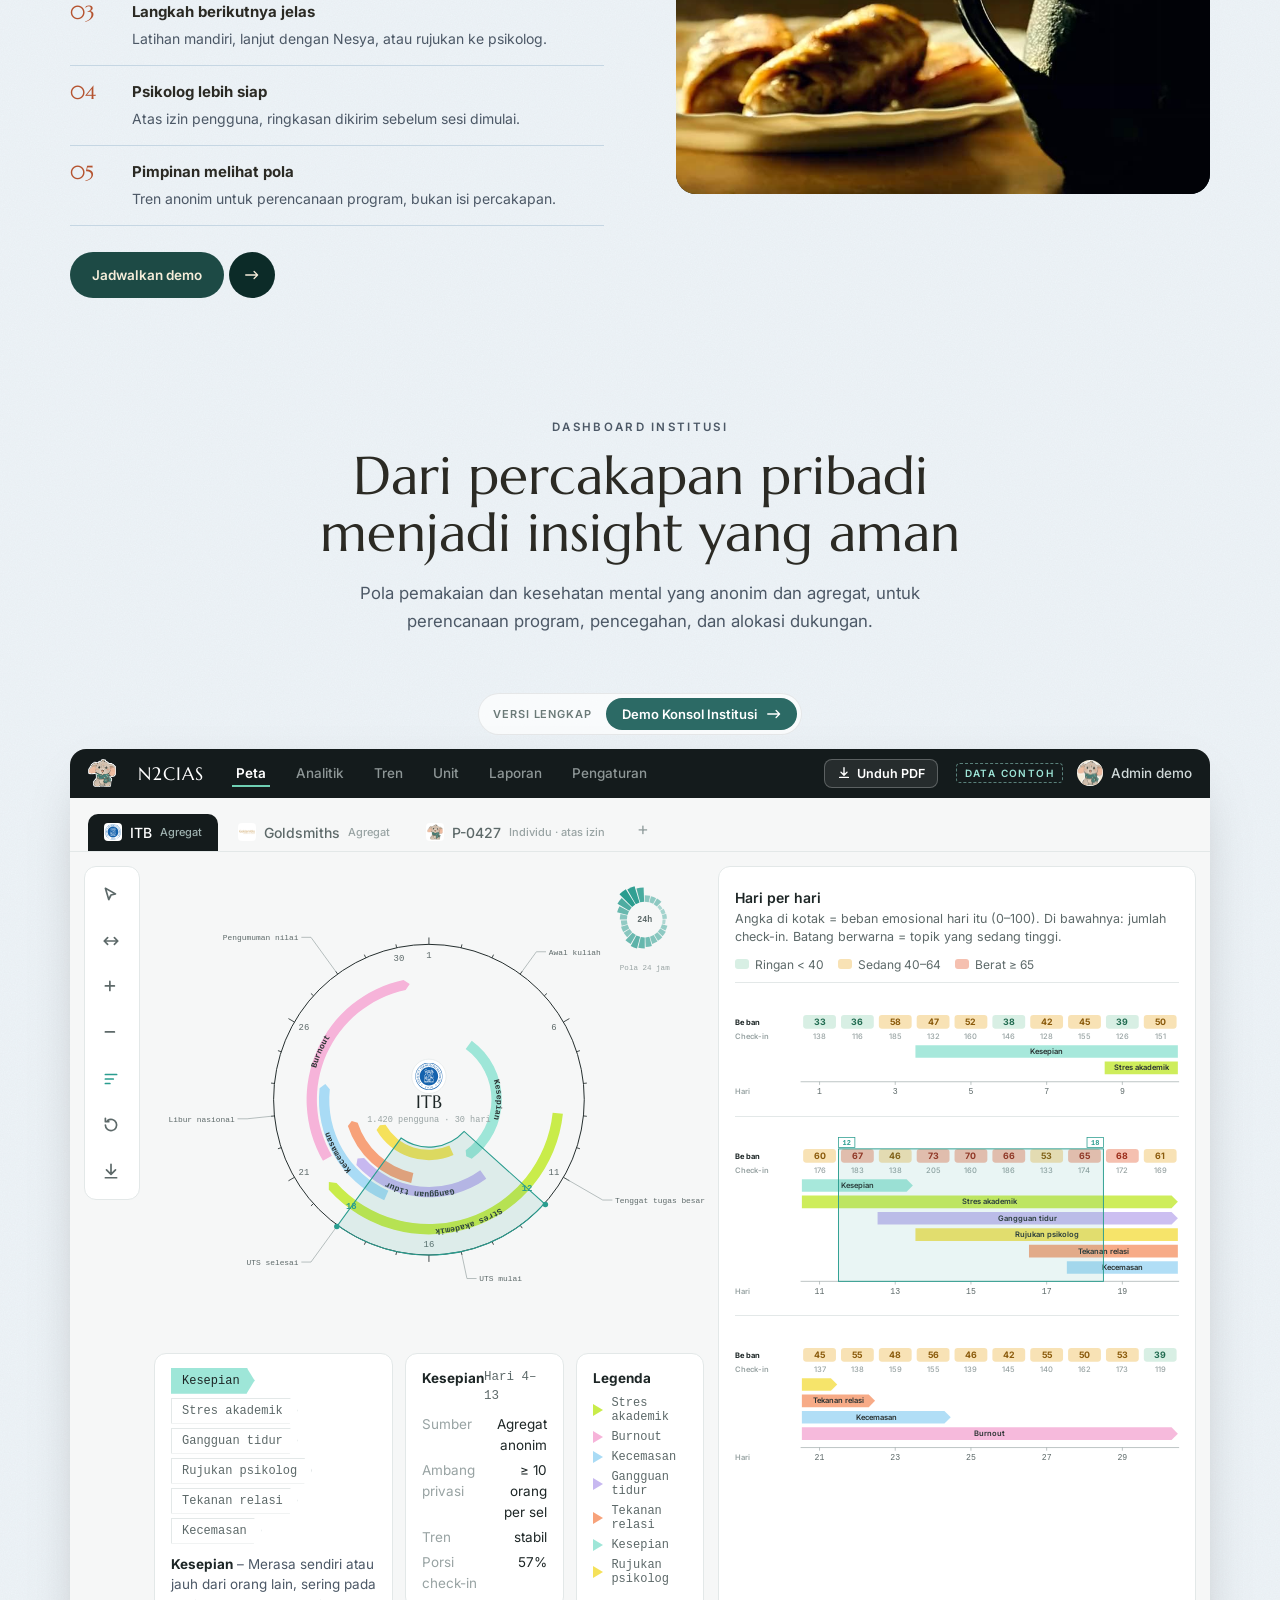
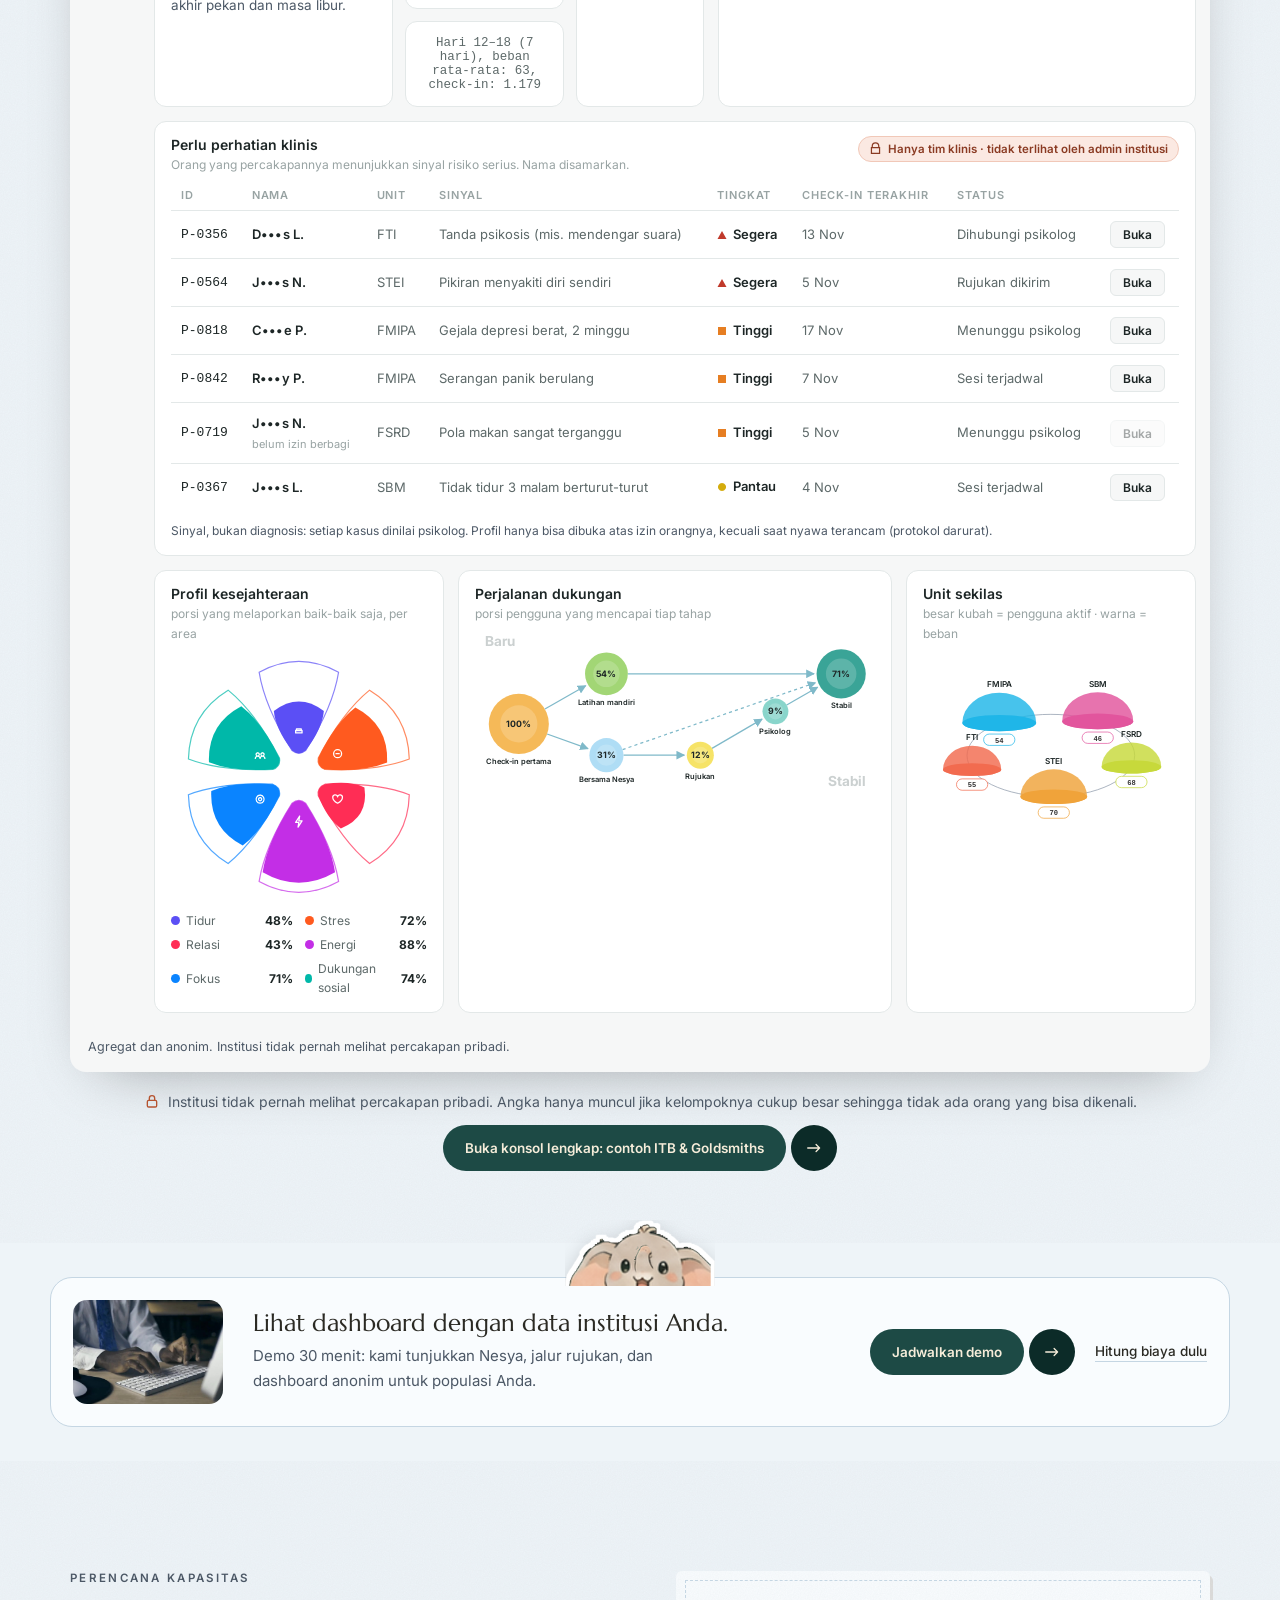
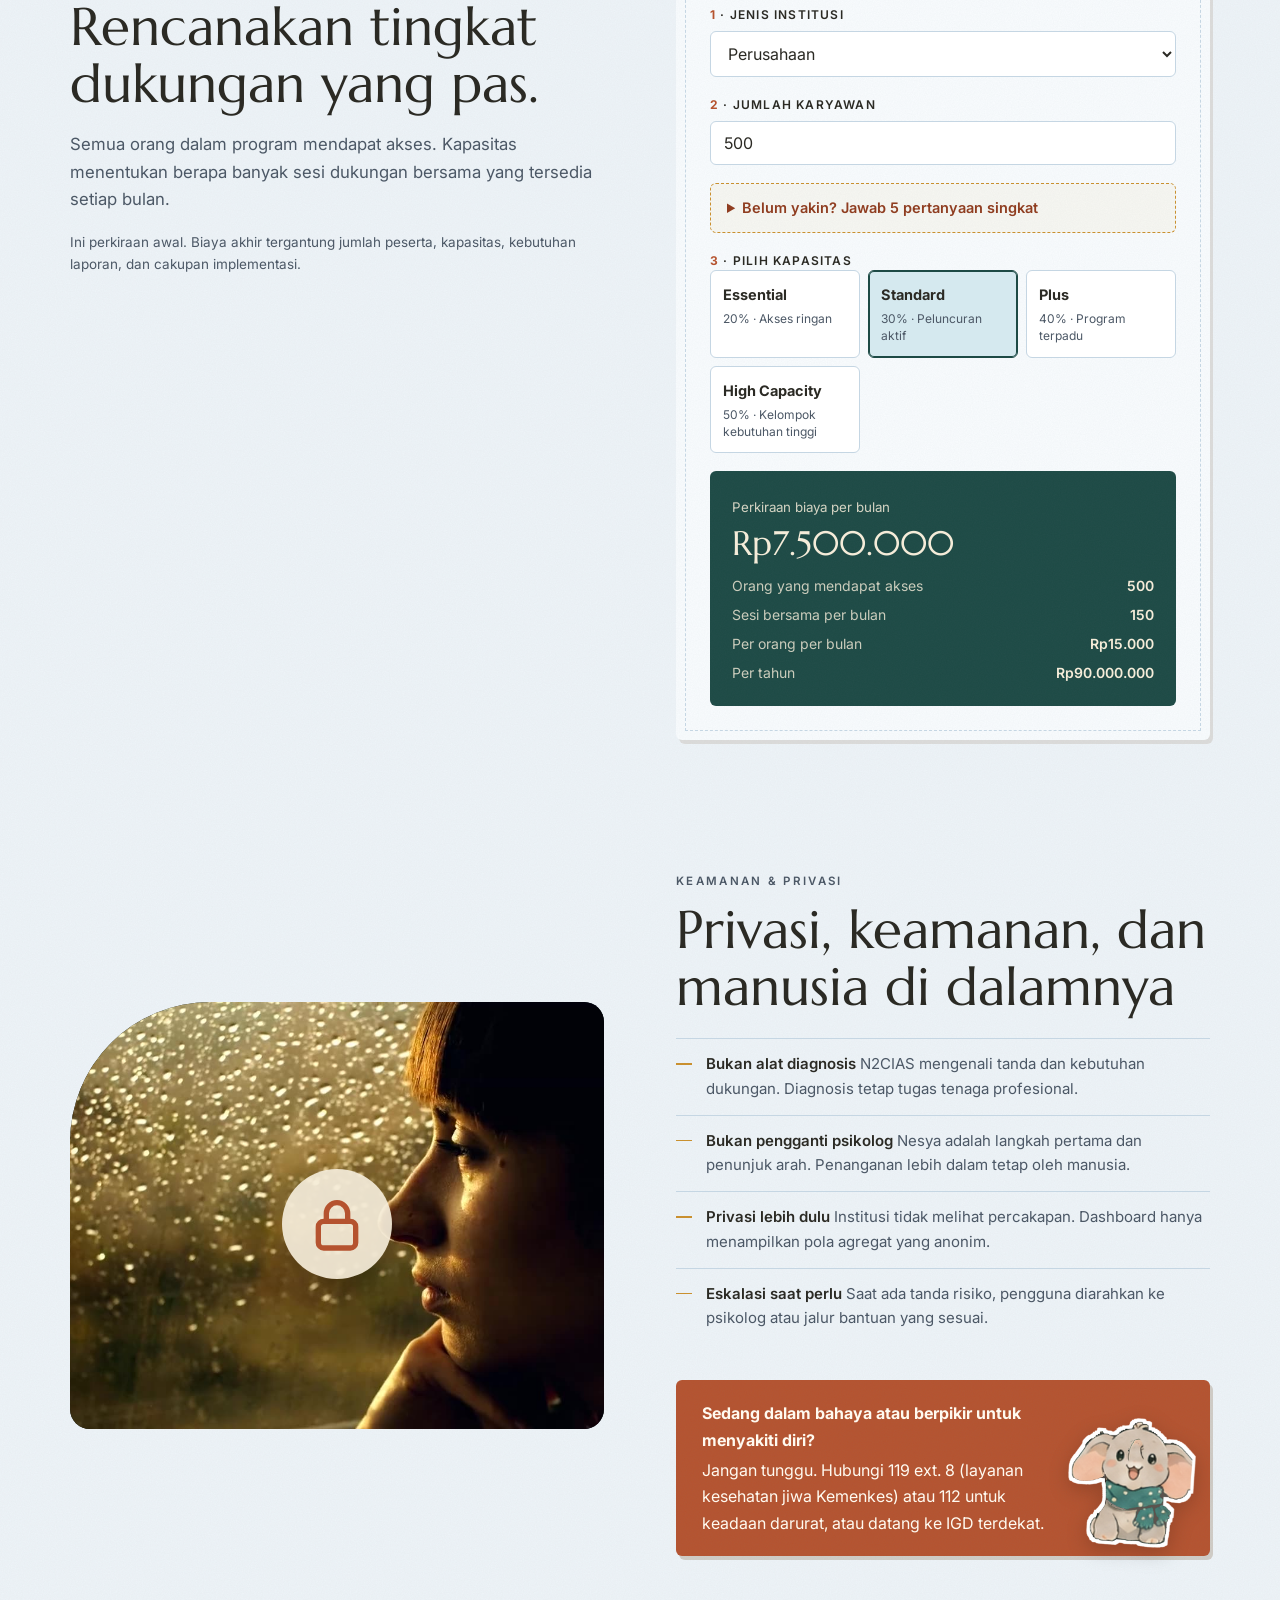
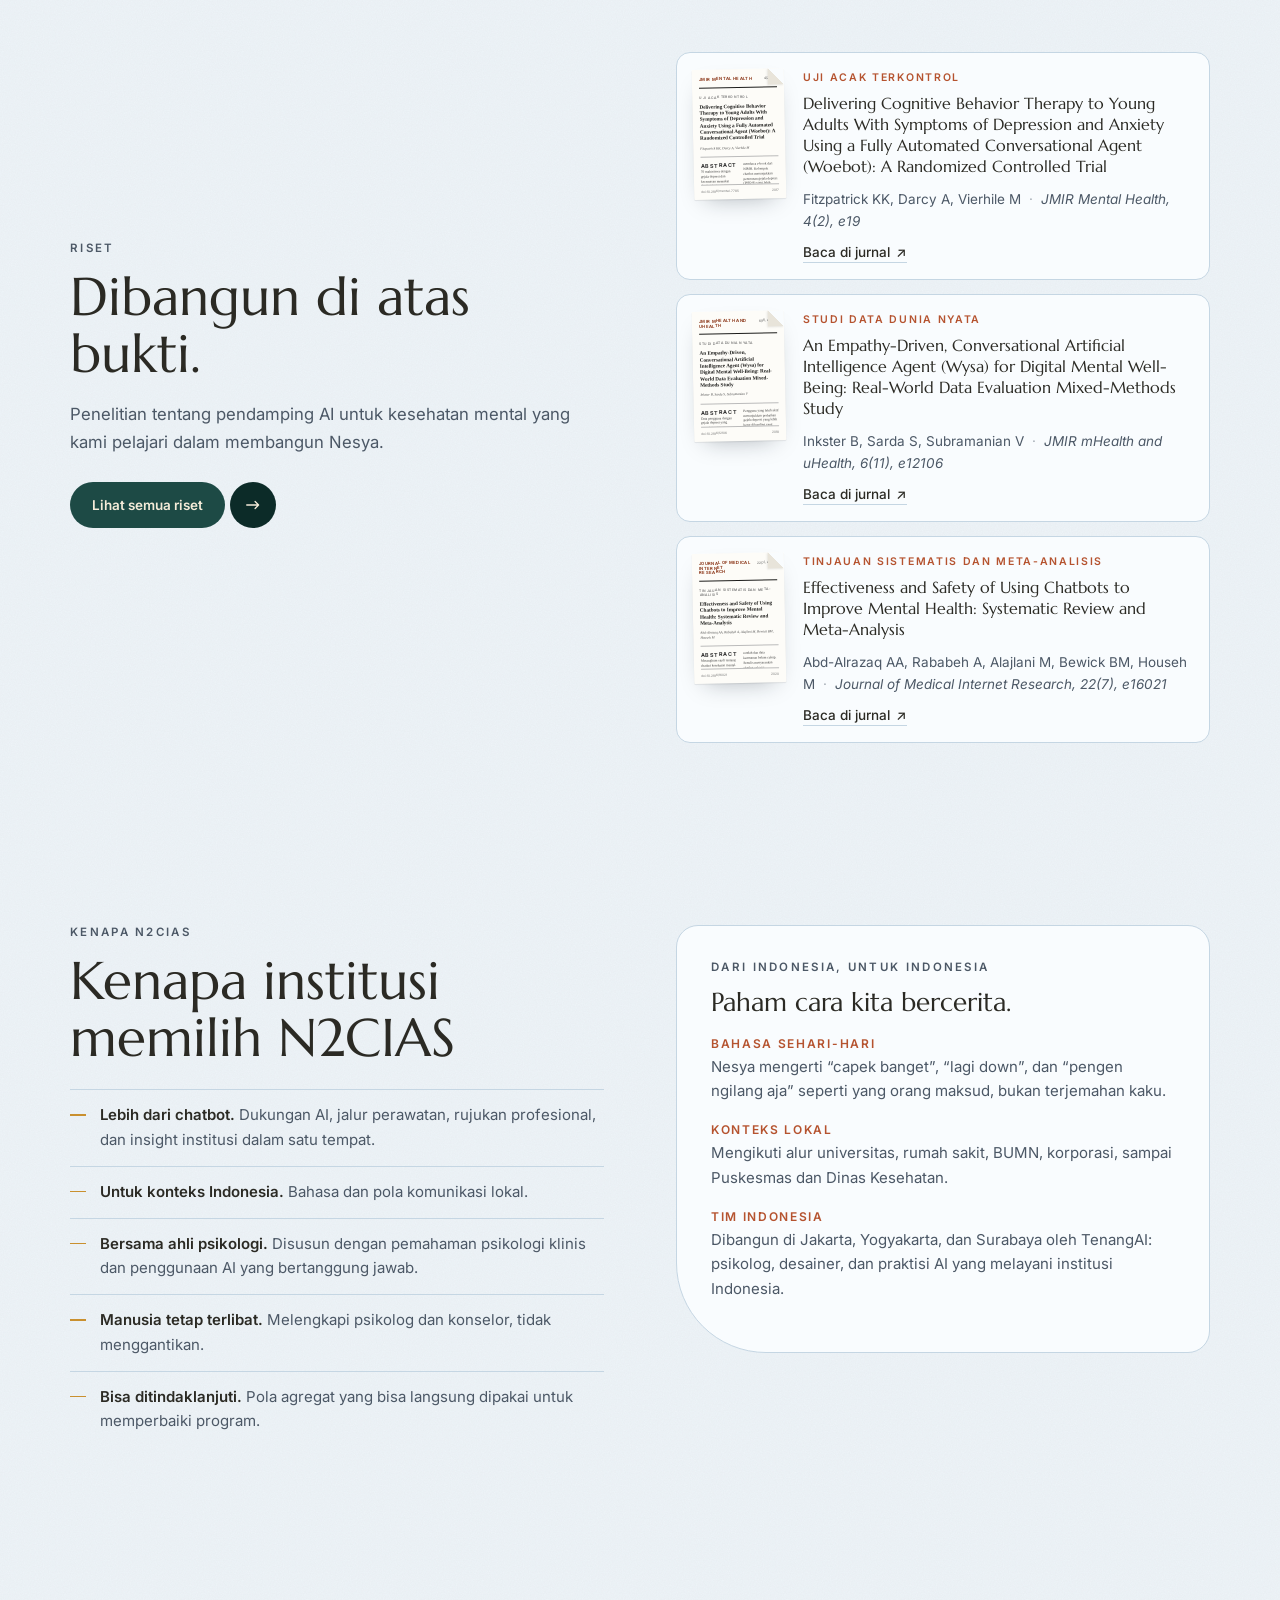
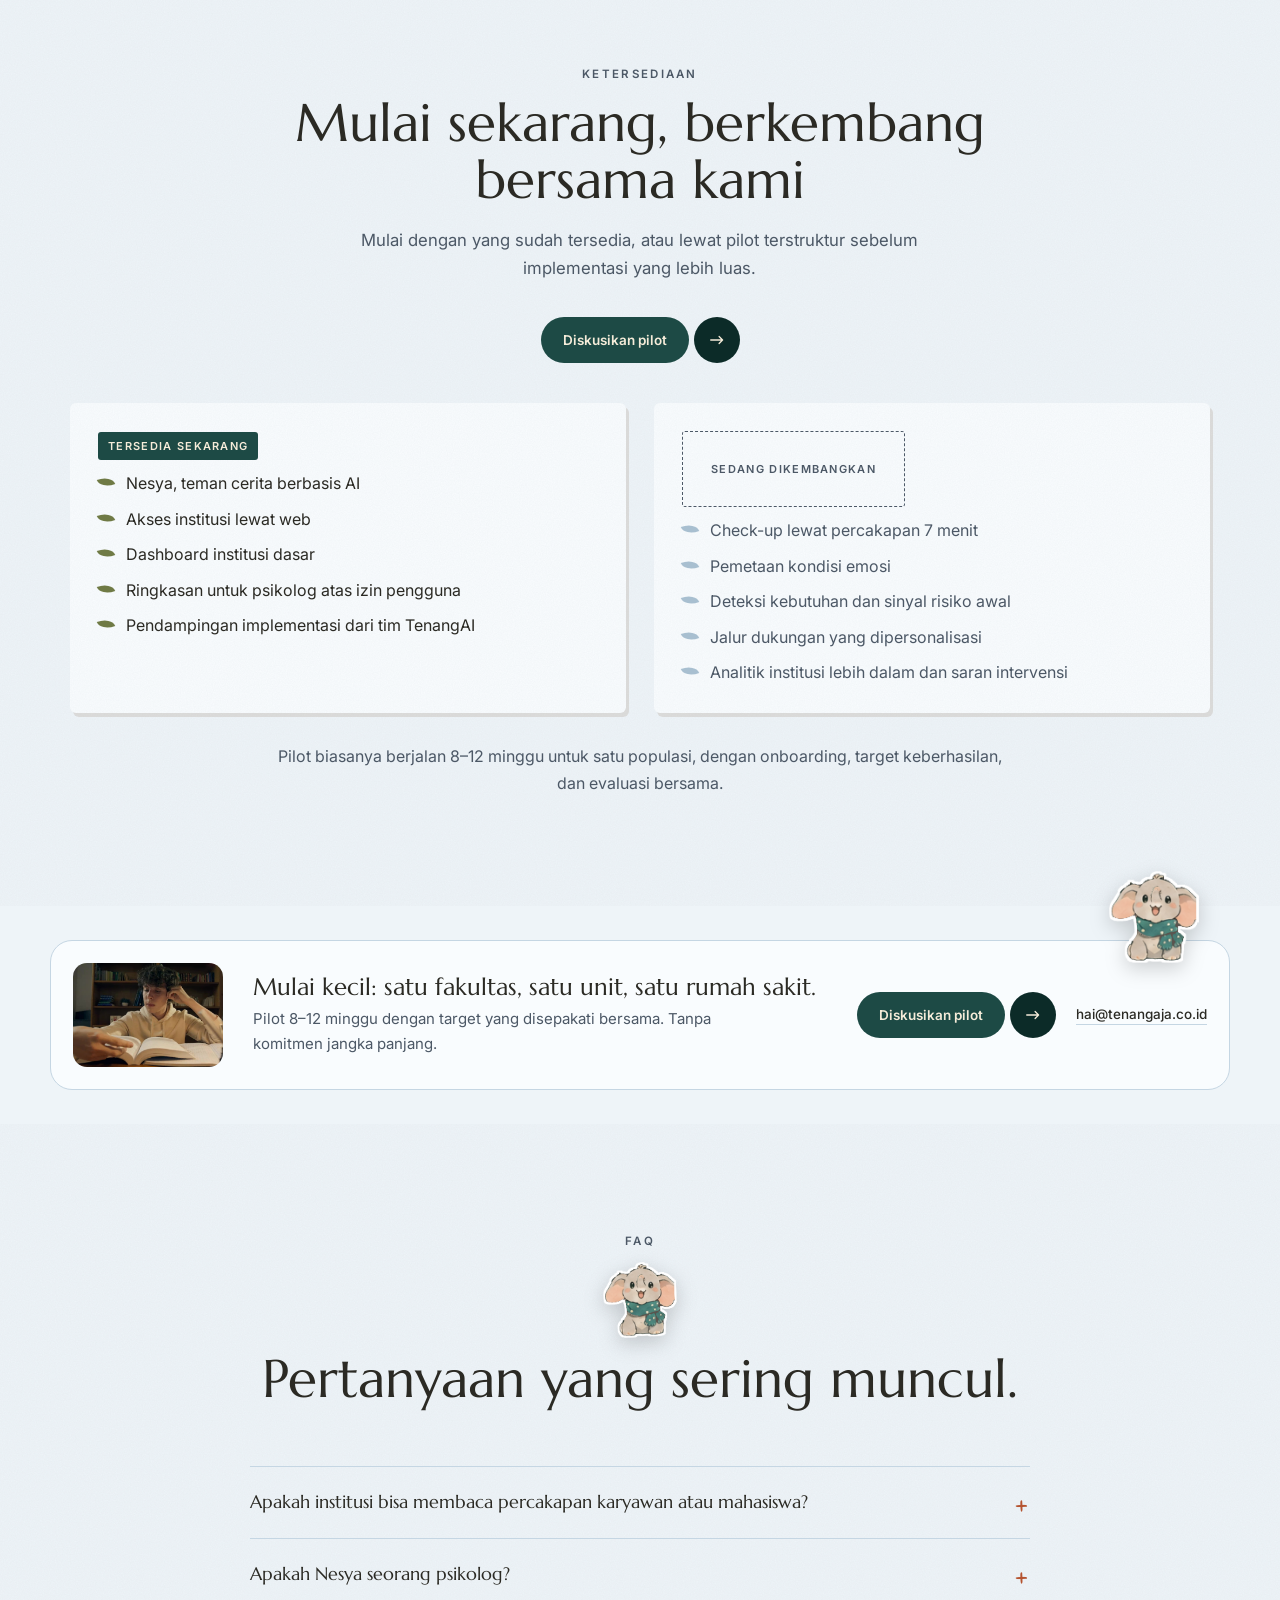
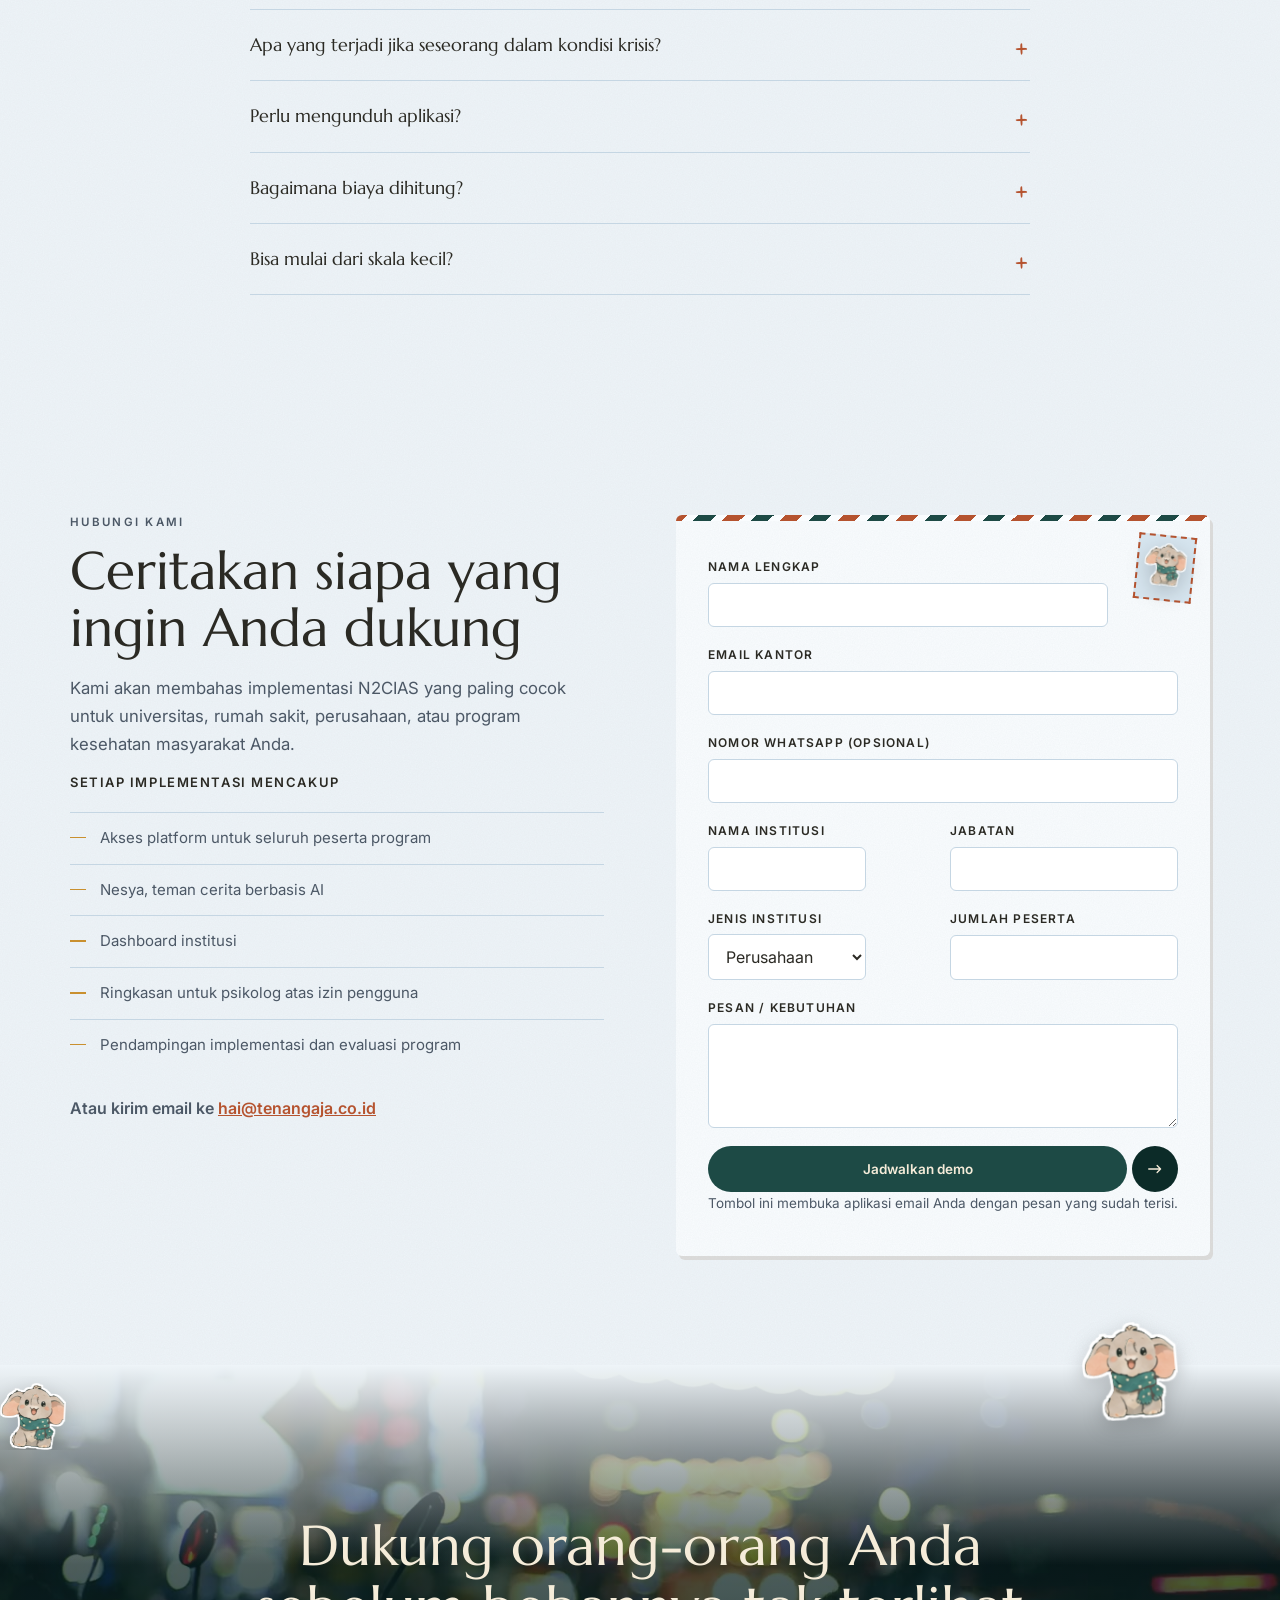
==== commit 84b2bd12: "Charts on Apache ECharts, step 1: shared setup and the hero cards Vendored ECharts 6.1.0 (Apache-2.0" ====
--- a/index.html
+++ b/index.html
@@ -15,7 +15,7 @@
 <link rel="preconnect" href="https://fonts.googleapis.com">
 <link rel="preconnect" href="https://fonts.gstatic.com" crossorigin>
 <link href="https://fonts.googleapis.com/css2?family=Caveat:wght@500;700&family=Marcellus&family=Inter:wght@400;500;600&display=swap" rel="stylesheet">
-<link rel="stylesheet" href="styles.css?v=c1d4eb65">
+<link rel="stylesheet" href="styles.css?v=67e561bd">
 <script>
   // Set light/dark before the page paints: saved choice first, then the system setting.
   (function () {
@@ -637,8 +637,10 @@
 
 <script src="i18n.js?v=685dc5c2"></script>
 <script src="app.js?v=bd4a6255"></script>
+<script src="assets/vendor/echarts/echarts.min.js"></script>
+<script src="charts.js?v=89e6f57a"></script>
 <script src="dash.js?v=4c3b4a3c"></script>
-<script src="hero-peek.js?v=de2681b4"></script>
+<script src="hero-peek.js?v=5e9729b3"></script>
 <script src="console.js?v=58106a3d"></script>
 <script src="data.js?v=d16d1927"></script>
 <script src="research.js?v=8eac0e99"></script>
--- a/styles.css
+++ b/styles.css
@@ -2898,6 +2898,10 @@
   .pk-tops { display: flex; flex-wrap: nowrap; overflow: hidden; white-space: nowrap; gap: 4px 12px; font-size: 10.5px; color: rgba(245,236,217,.8); } .pk-tops span { display: inline-flex; align-items: center; gap: 5px; } .pk-tops i { width: 8px; height: 8px; border-radius: 2px; }
   .pk-body { display: grid; transition: opacity .9s ease, transform .9s cubic-bezier(.16,1,.3,1), filter .9s ease; }
   .pk-body.pk-out { opacity: 0; transform: translateY(6px) scale(.985); filter: blur(6px); }
+  .hb-ch { display: block; width: 100%; height: 146px; } .hb-wheel .hb-view { width: 100%; justify-self: stretch; }
+  .pk-trend { display: block; width: 100%; height: 46px; }
+  .pk-story { font: 600 12.5px var(--sans); color: #fff; letter-spacing: .005em; } .pk-tag { color: rgba(245,236,217,.6); }
+  .pk-units2 > span.hi { background: rgba(240,140,115,.42); border-color: rgba(255,214,200,.45); }
   .pk-tabs { display: flex; justify-content: space-between; width: 100%; padding: 0 2px; border-top: 1px solid rgba(255,255,255,.1); } .pk-tabs i { position: relative; font-style: normal; font: 500 10.5px var(--sans); padding: 7px 0 5px; color: rgba(245,236,217,.5); transition: color .5s; }
   .pk-tabs i::after { content: ""; position: absolute; left: 0; right: 0; bottom: 0; height: 2px; border-radius: 2px; background: #6fcfb3; transform: scaleX(0); transition: transform .6s cubic-bezier(.16,1,.3,1); } .pk-tabs i.on { color: #fff; font-weight: 600; } .pk-tabs i.on::after { transform: none; }
   .hb-tile { height: 196px; min-height: 0 !important; padding: 10px 12px 6px !important; place-items: stretch !important; } .hb-wheel { height: 100%; grid-template-rows: 1fr auto; } .hb-view { display: grid; place-items: center; min-height: 0; }
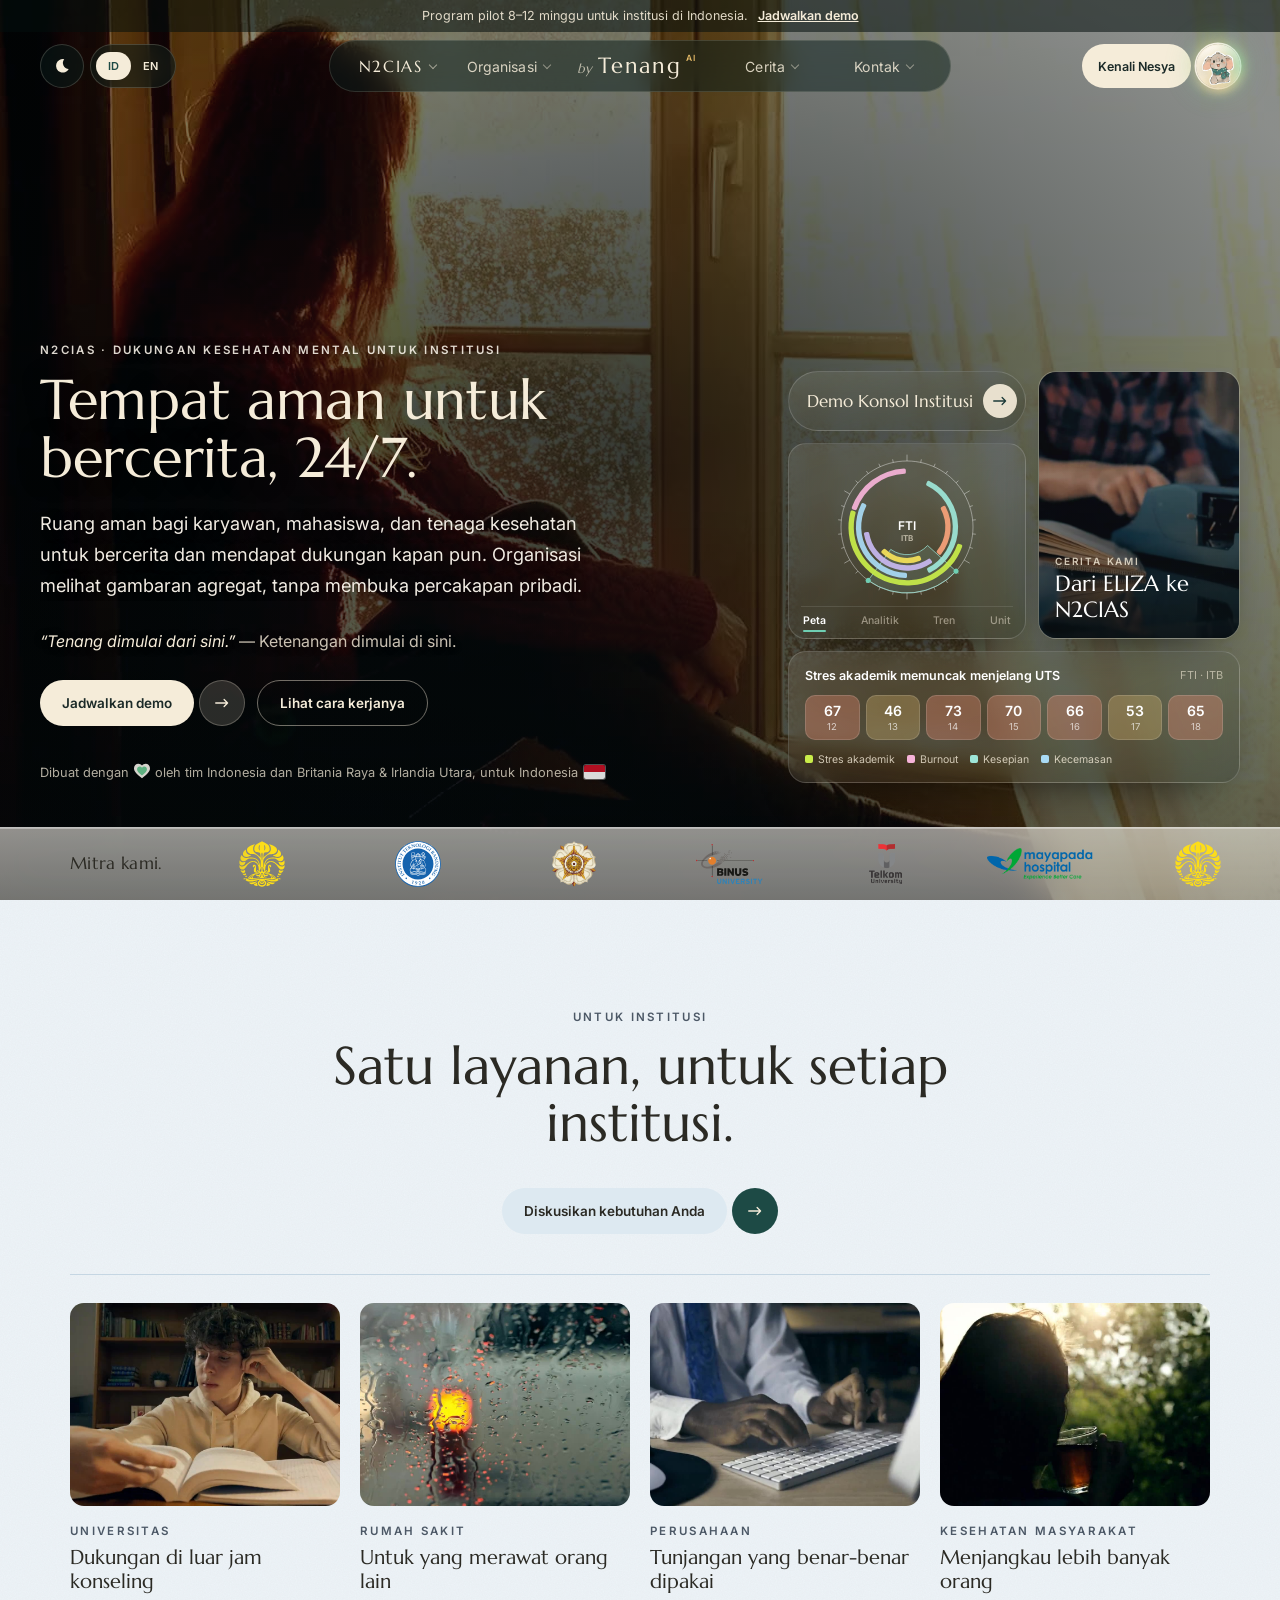
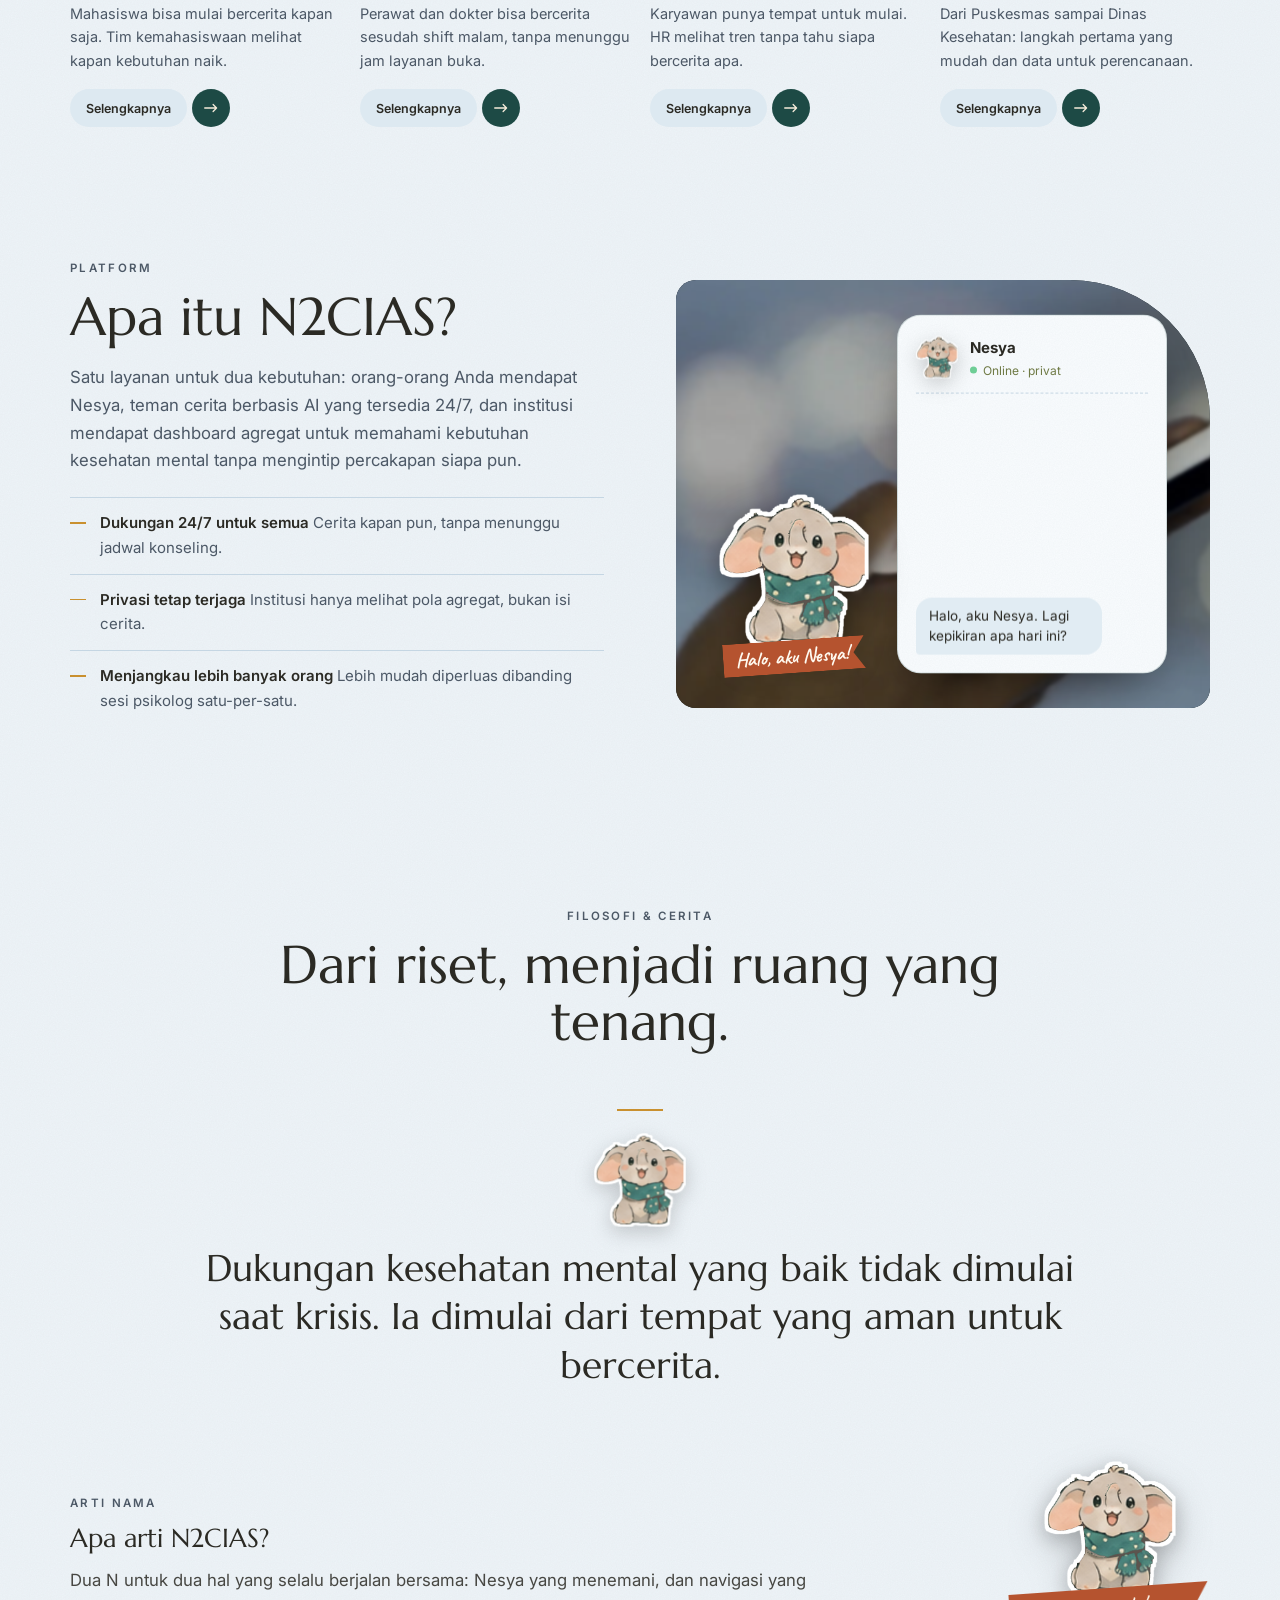
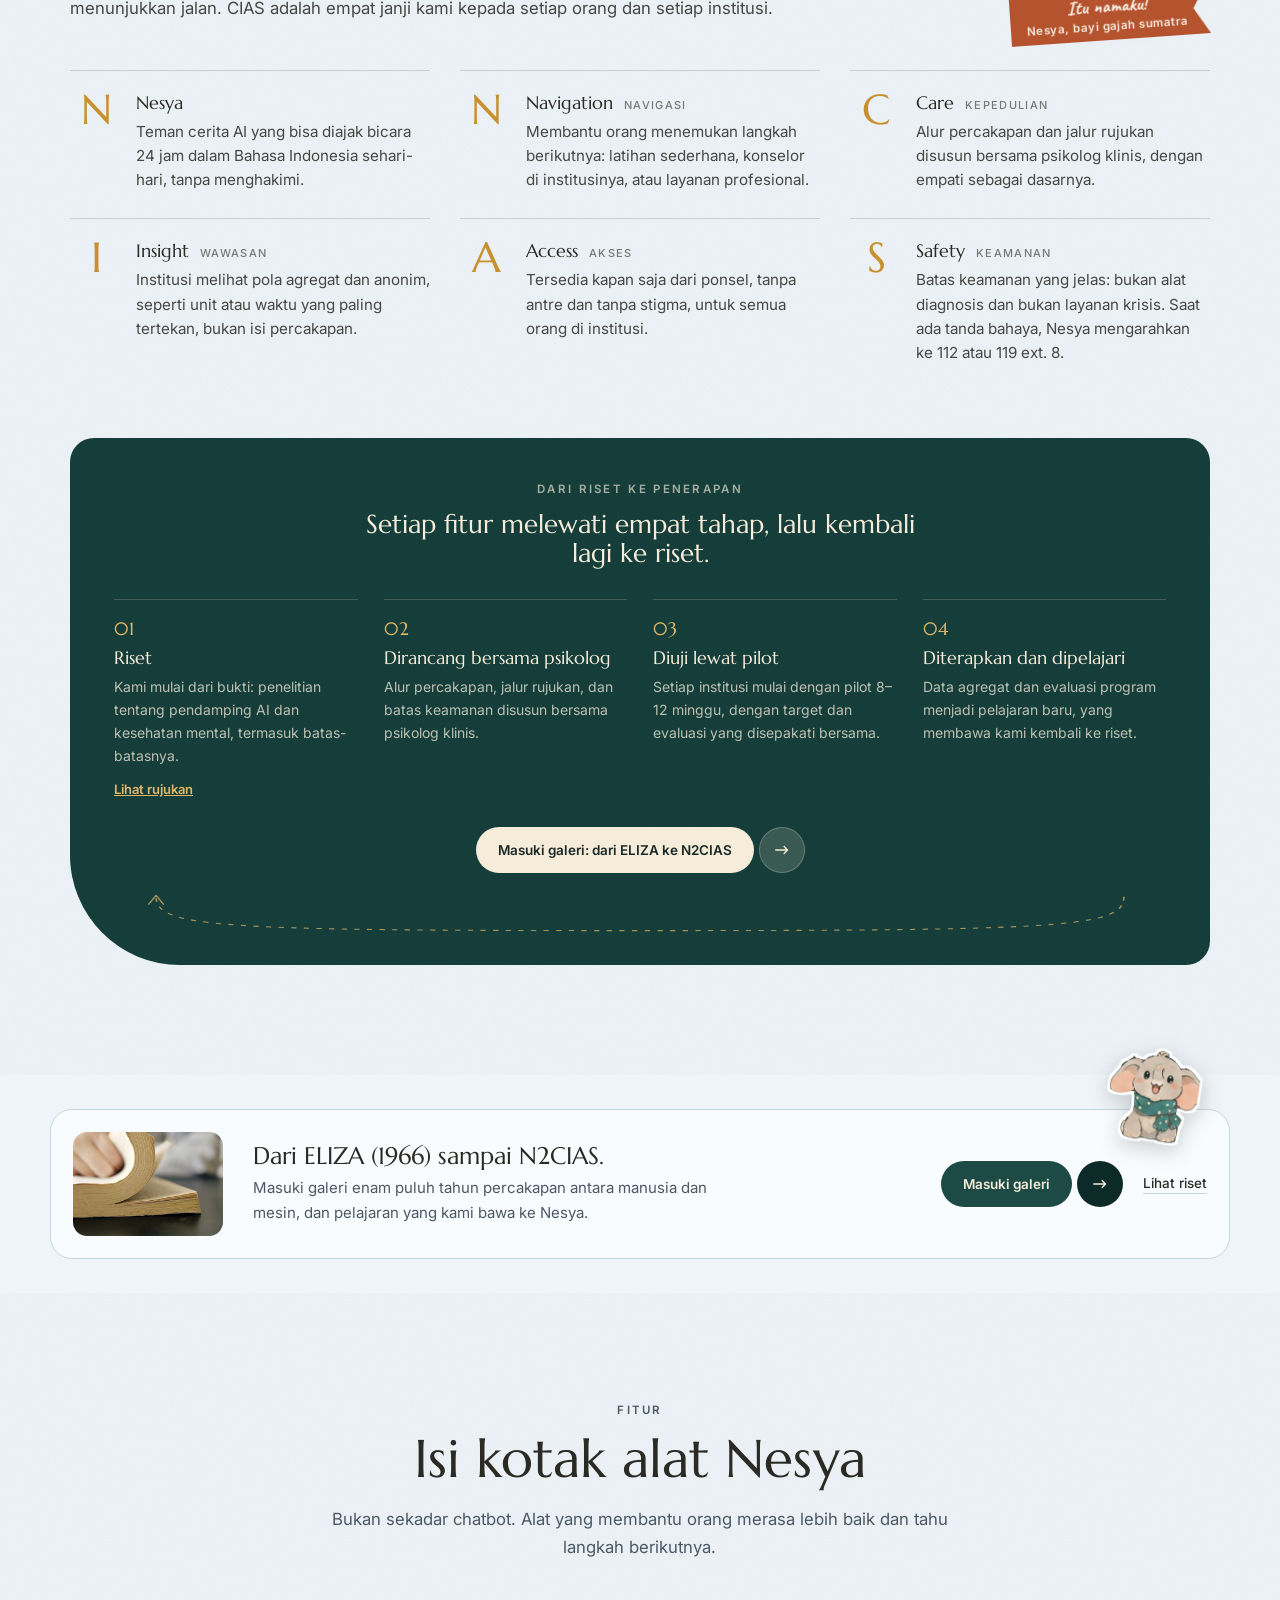
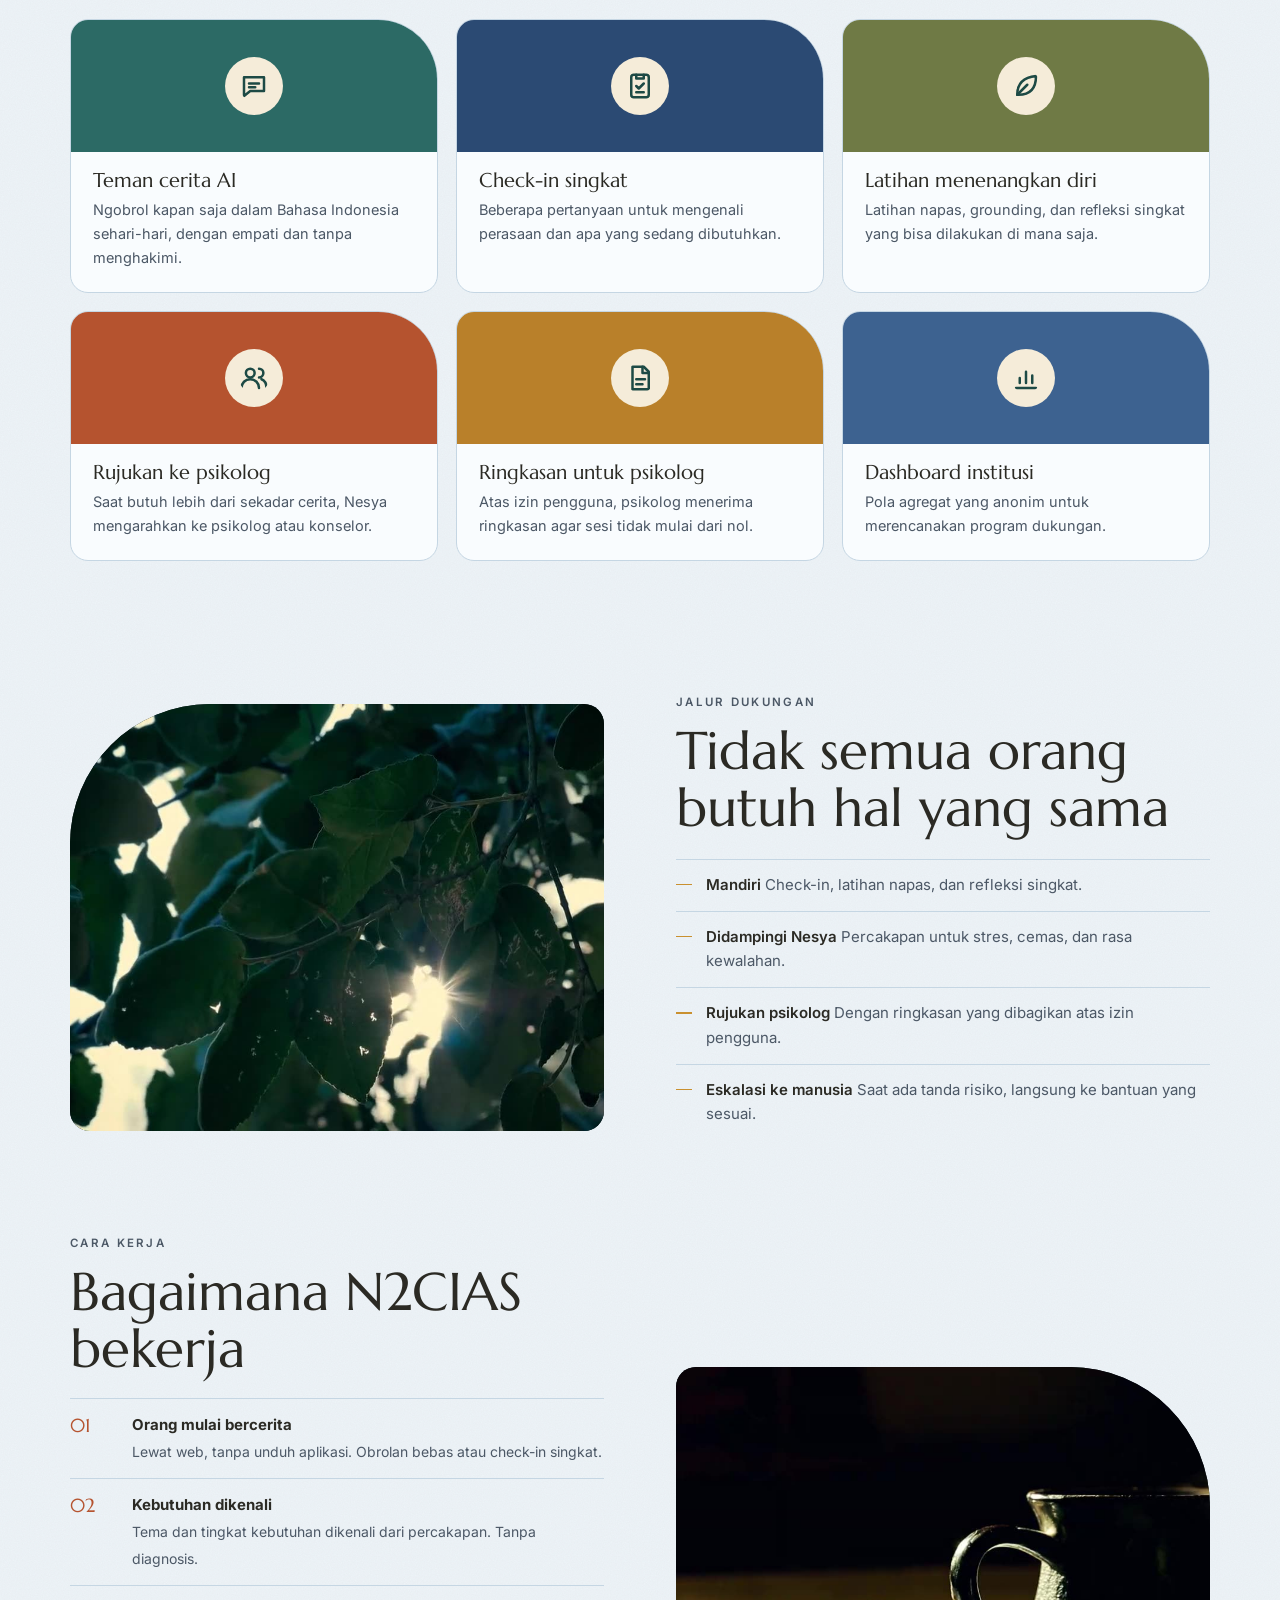
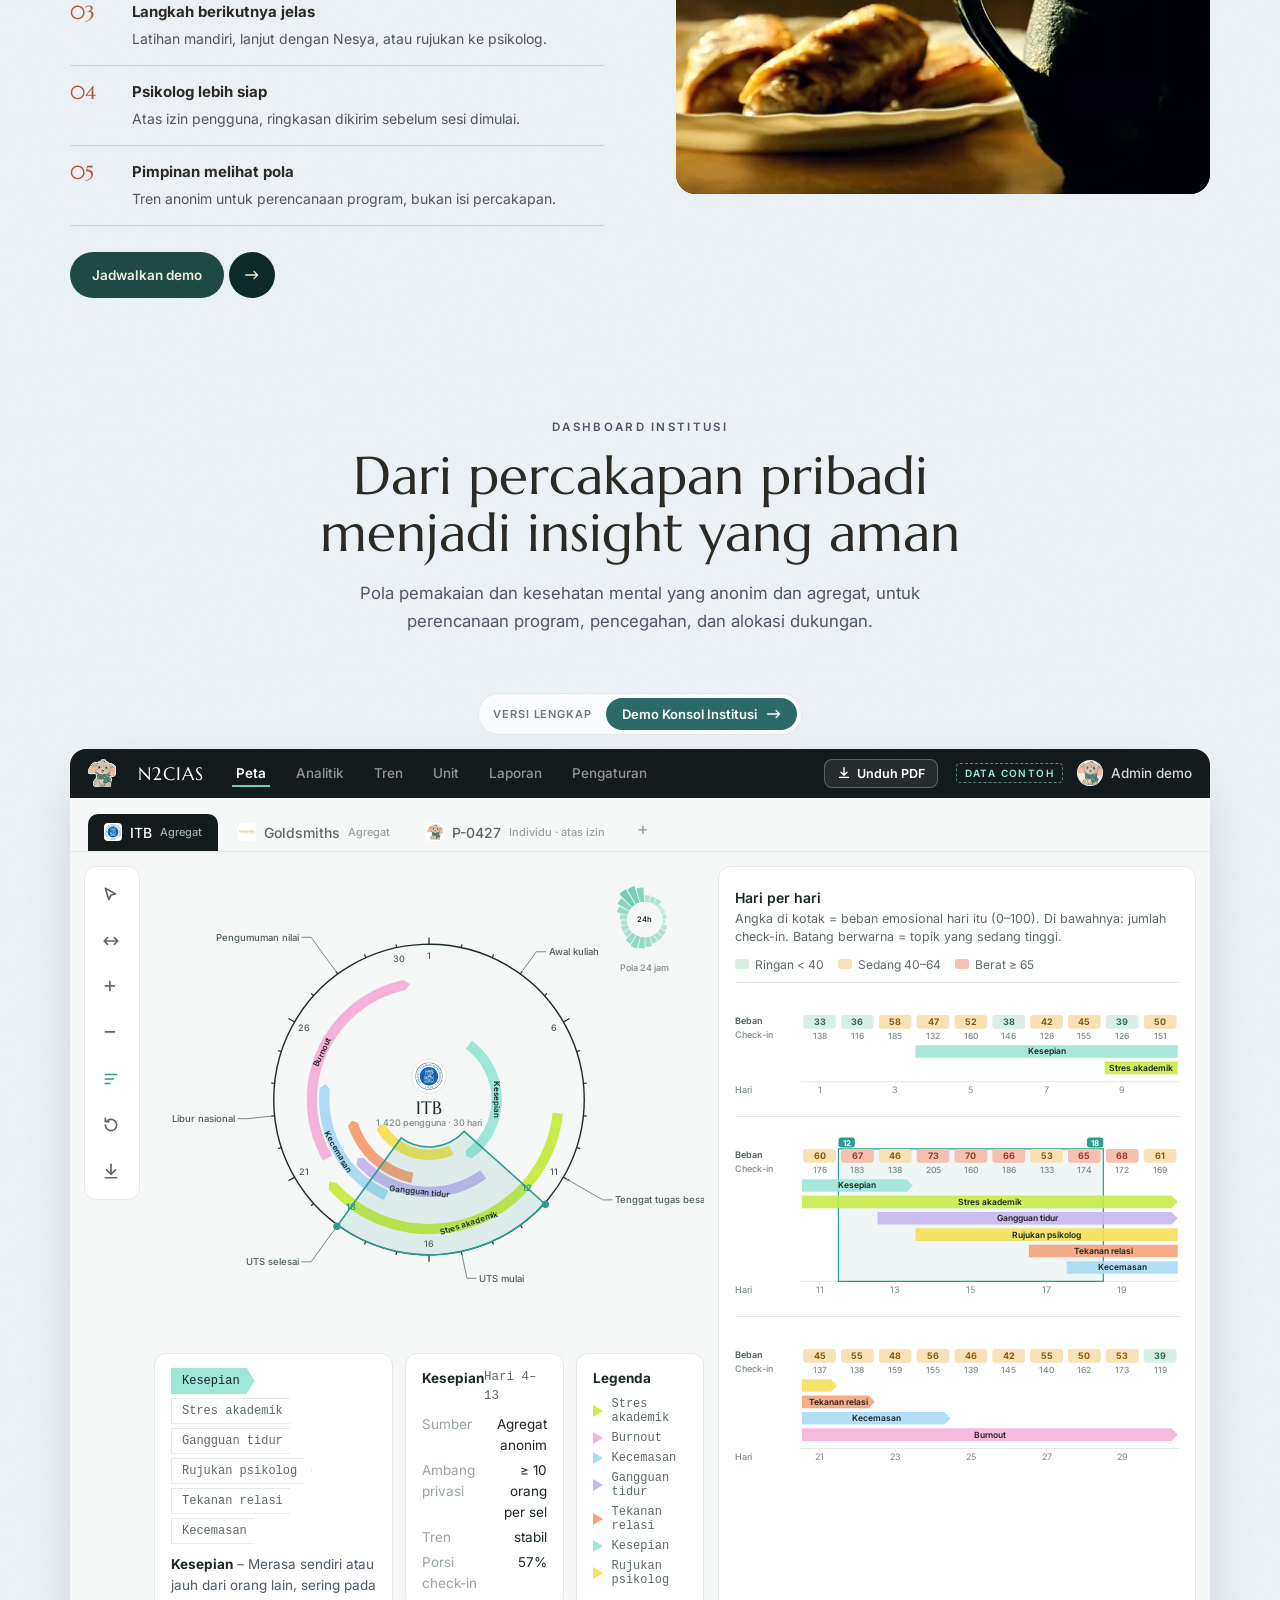
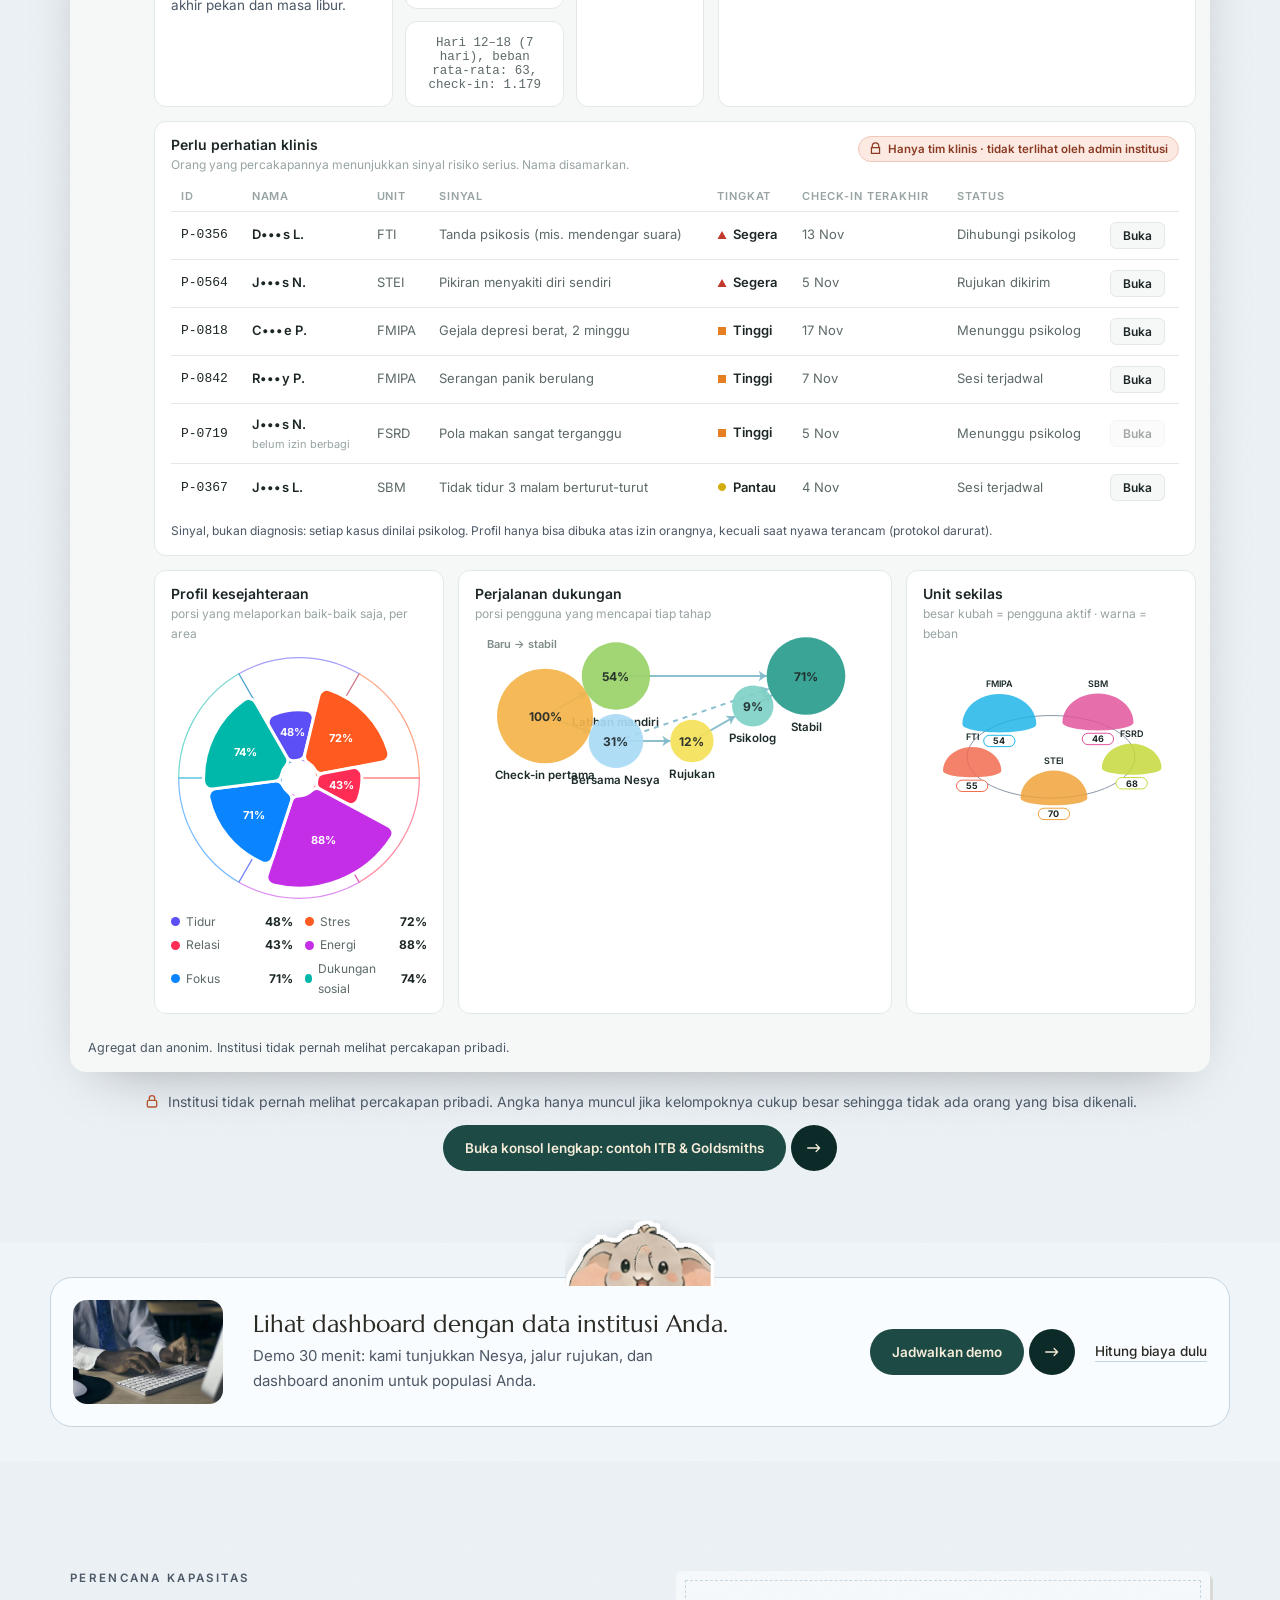
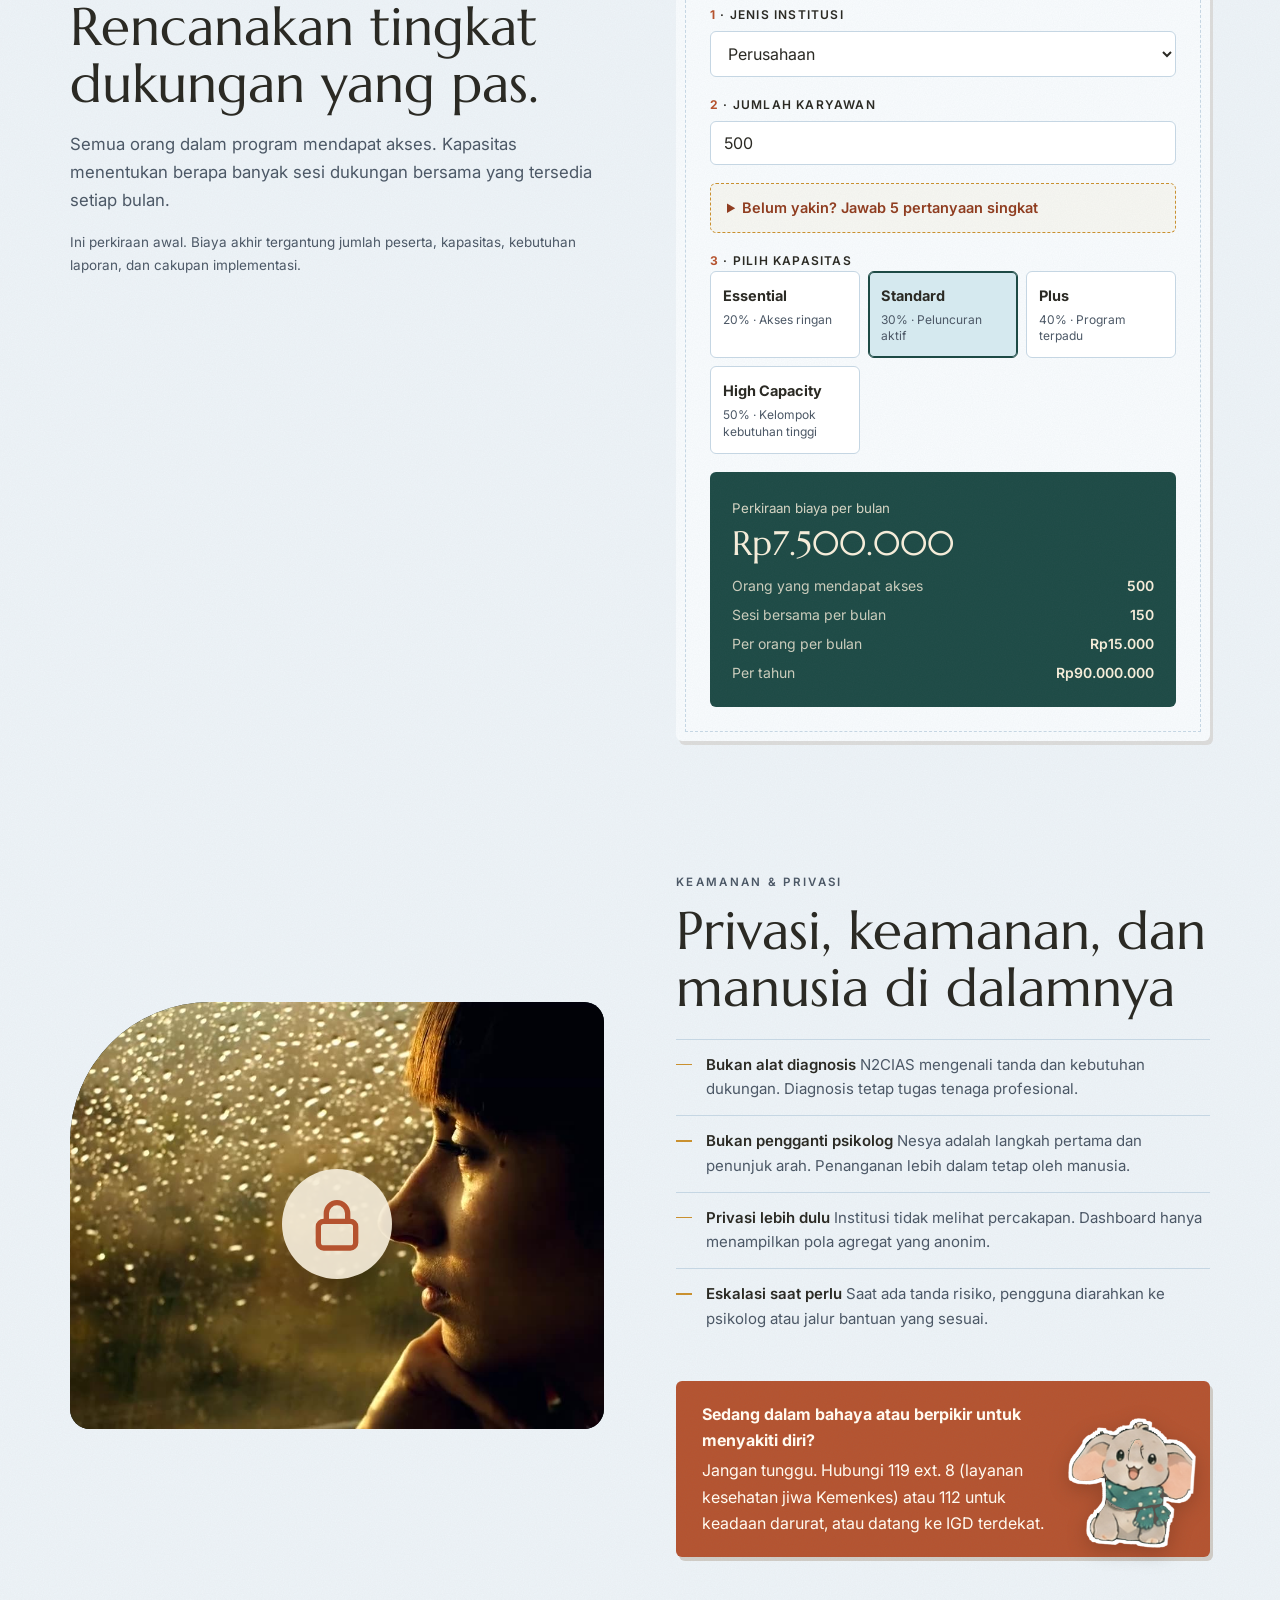
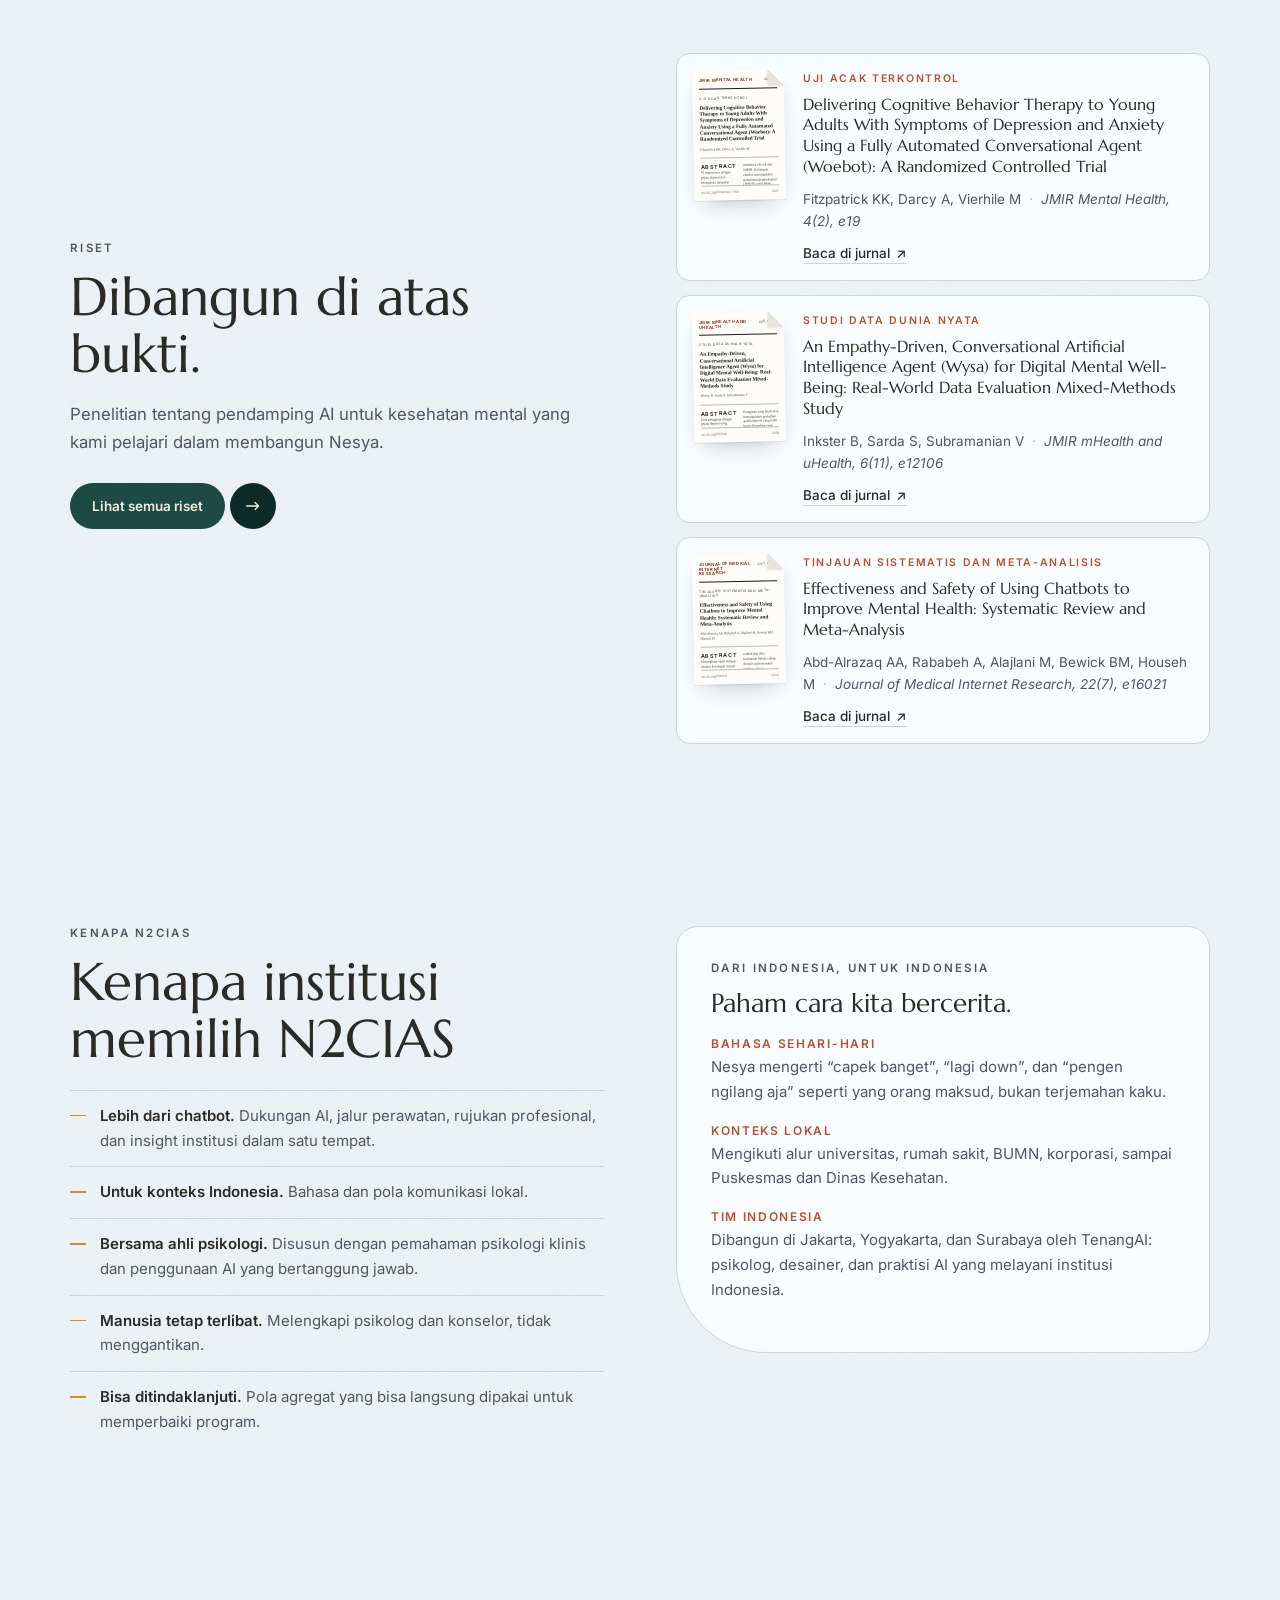
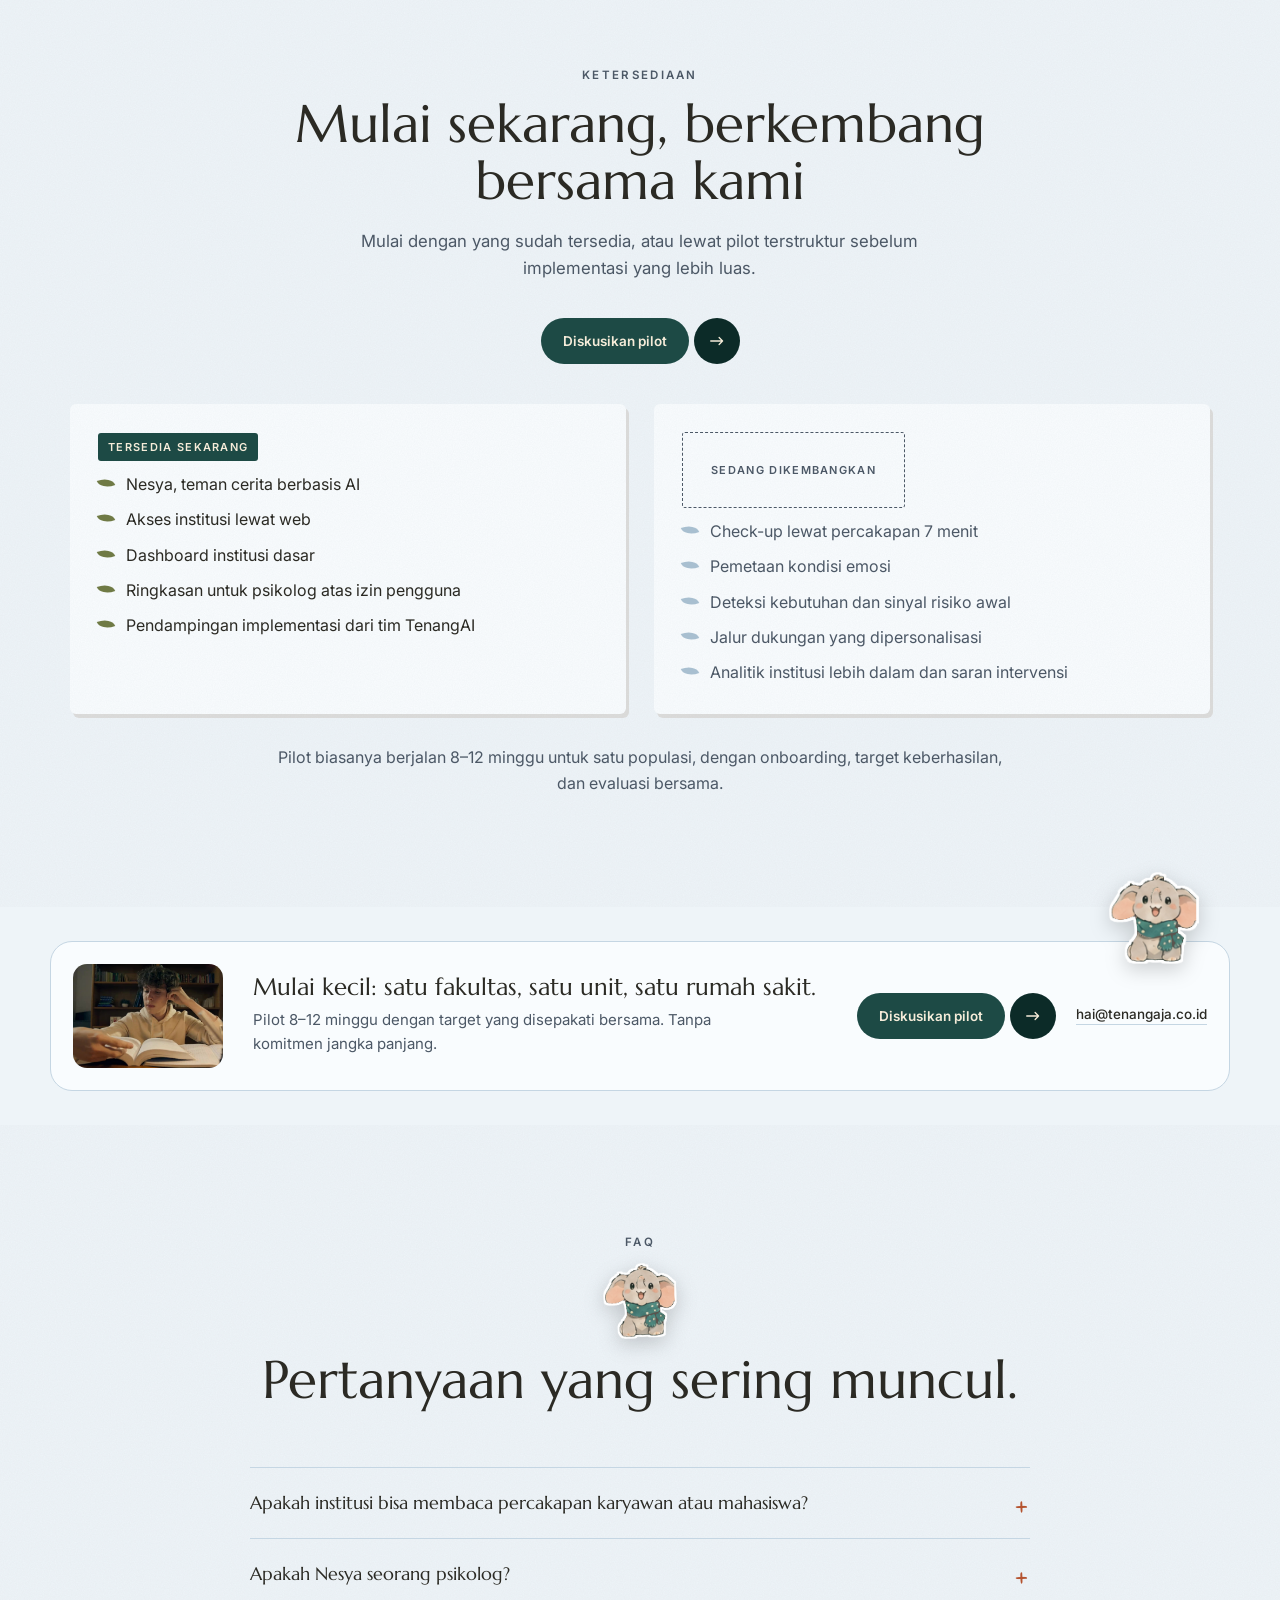
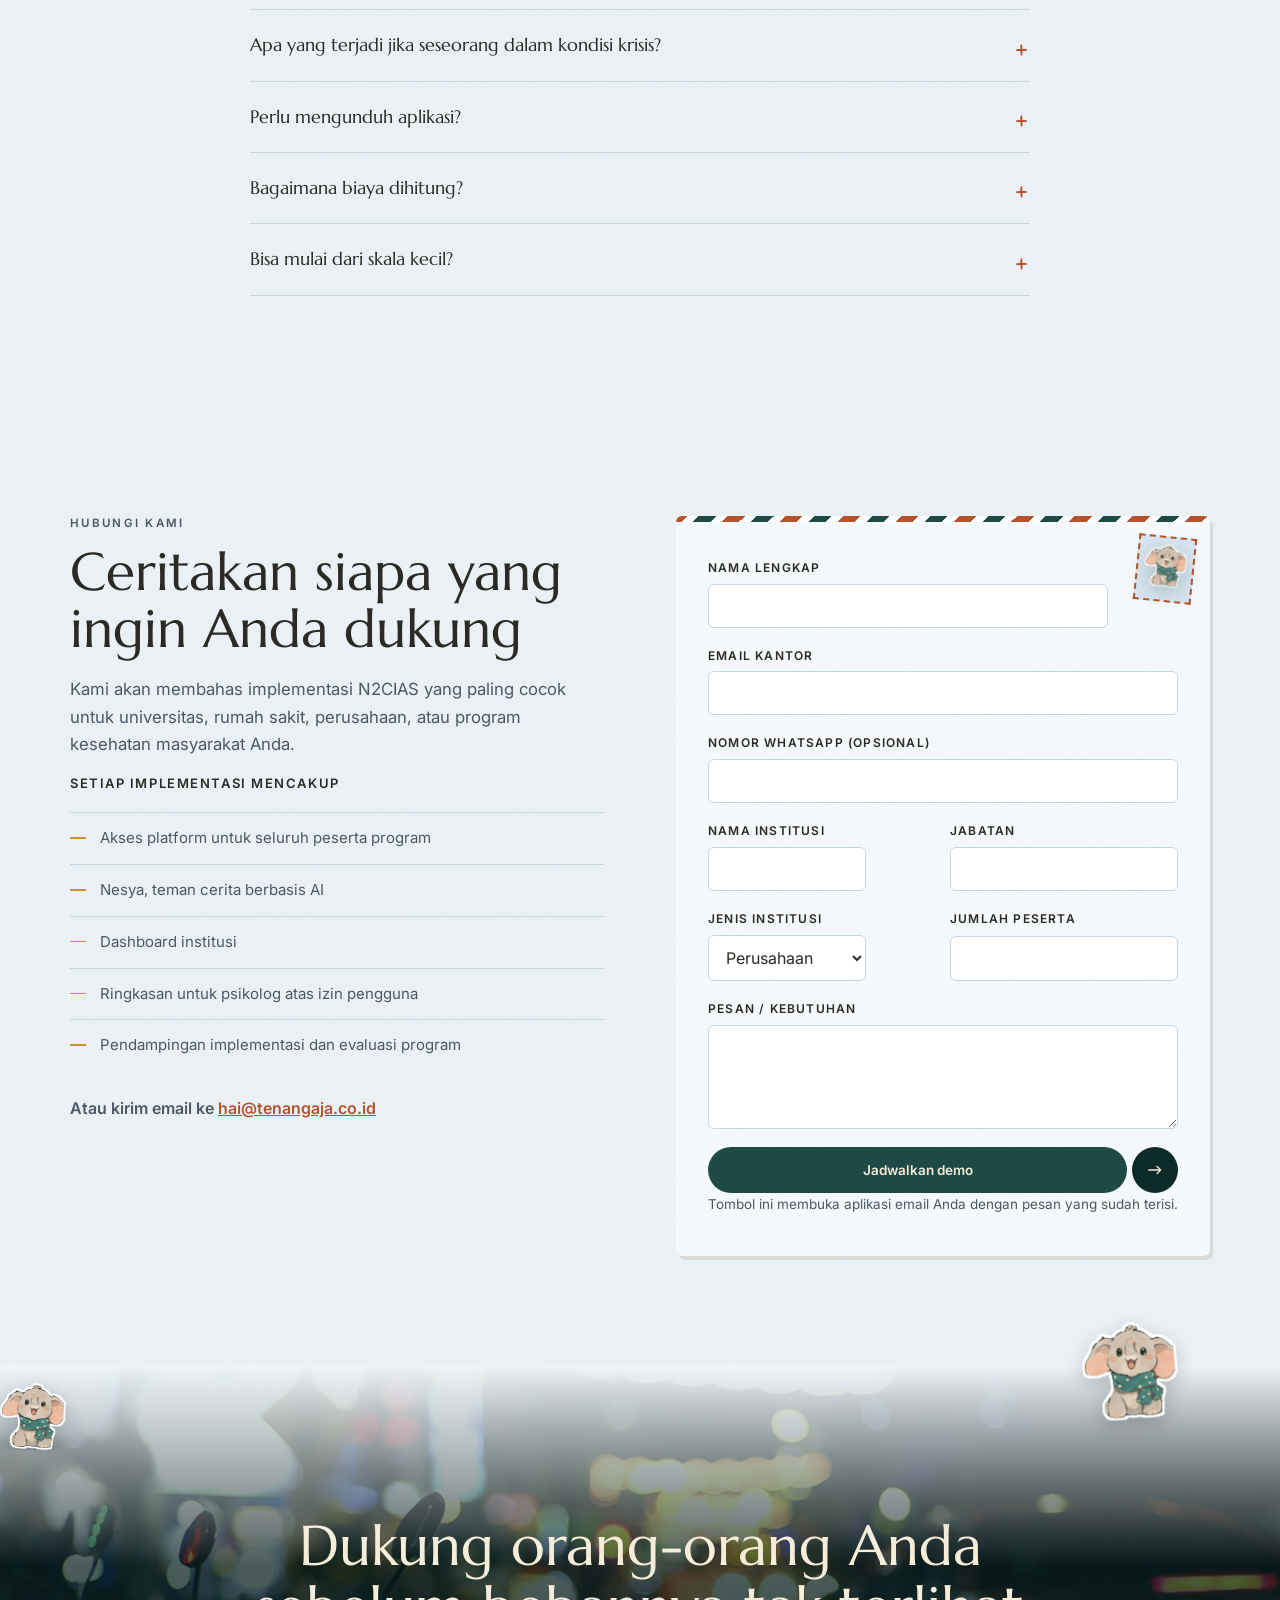
==== commit 41de0721: "Charts on Apache ECharts, step 3: the institution console Peta wheel (topic arcs, selection wedge, e" ====
--- a/index.html
+++ b/index.html
@@ -15,7 +15,7 @@
 <link rel="preconnect" href="https://fonts.googleapis.com">
 <link rel="preconnect" href="https://fonts.gstatic.com" crossorigin>
 <link href="https://fonts.googleapis.com/css2?family=Caveat:wght@500;700&family=Marcellus&family=Inter:wght@400;500;600&display=swap" rel="stylesheet">
-<link rel="stylesheet" href="styles.css?v=67e561bd">
+<link rel="stylesheet" href="styles.css?v=c06bdaa6">
 <script>
   // Set light/dark before the page paints: saved choice first, then the system setting.
   (function () {
@@ -638,10 +638,10 @@
 <script src="i18n.js?v=685dc5c2"></script>
 <script src="app.js?v=bd4a6255"></script>
 <script src="assets/vendor/echarts/echarts.min.js"></script>
-<script src="charts.js?v=89e6f57a"></script>
-<script src="dash.js?v=4c3b4a3c"></script>
+<script src="charts.js?v=ce0e8134"></script>
+<script src="dash.js?v=39992f6b"></script>
 <script src="hero-peek.js?v=5e9729b3"></script>
-<script src="console.js?v=58106a3d"></script>
+<script src="console.js?v=fb9a96b1"></script>
 <script src="data.js?v=d16d1927"></script>
 <script src="research.js?v=8eac0e99"></script>
 </body>
--- a/styles.css
+++ b/styles.css
@@ -2945,3 +2945,9 @@
 html.n2-enter body { animation: n2-root-in .6s cubic-bezier(.2,.8,.2,1) both; }
 @media (prefers-reduced-motion: reduce) { ::view-transition-group(*), ::view-transition-old(*), ::view-transition-new(*) { animation: none !important; } }
 html.n2-back .hb > a, html.n2-back .hb .mw-arc, html.n2-back .hb .pk-chips > span { animation: none !important; }
+
+/* ECharts boxes in the Analitik dashboard */
+.dv-ec { width: 100%; } .dv-trendec { height: 230px; } .dv-heatec { height: 236px; }
+div.dv-sparksvg { display: block; }
+.dv-card.is-max .dv-trendec, .dv-card.is-max .dv-heatec { height: min(62vh, 560px); }
+.dv-card.is-max .dv-barsec, .dv-card.is-max .dv-stackec { height: min(56vh, 420px) !important; }
